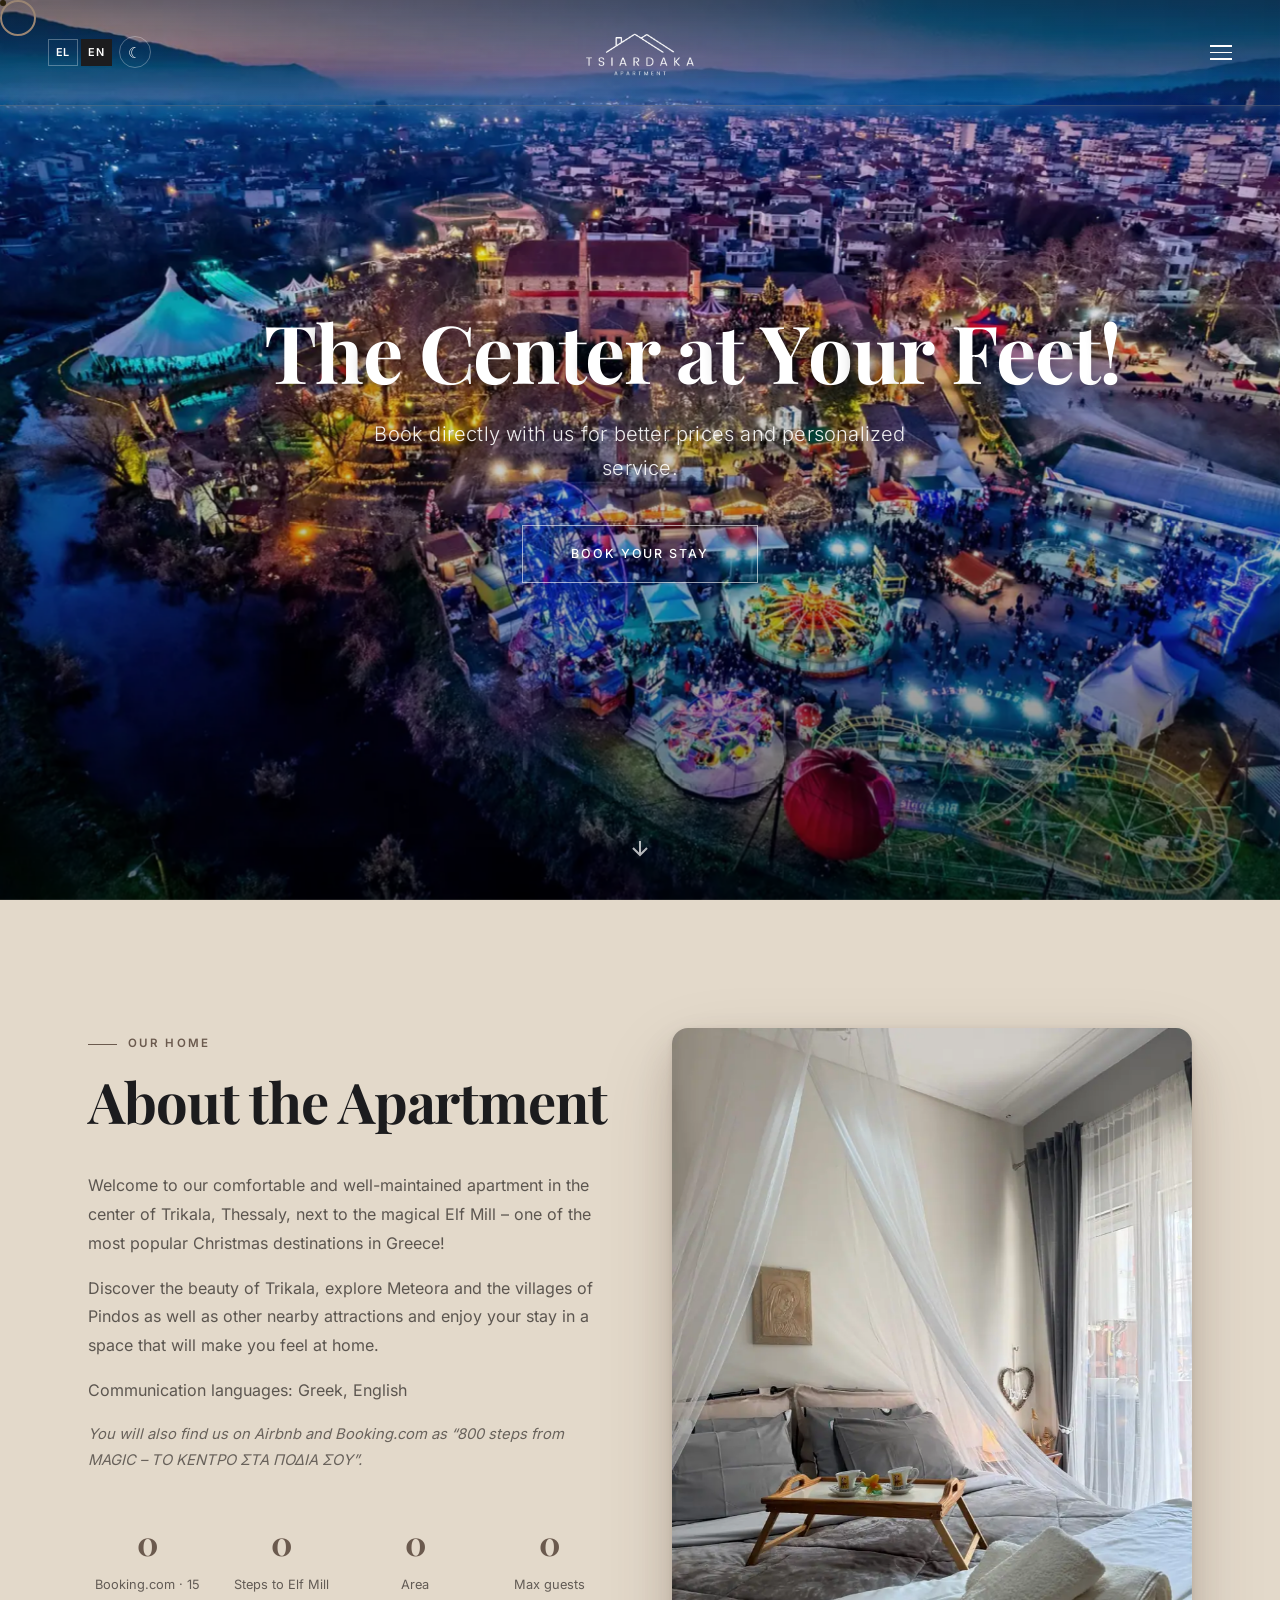
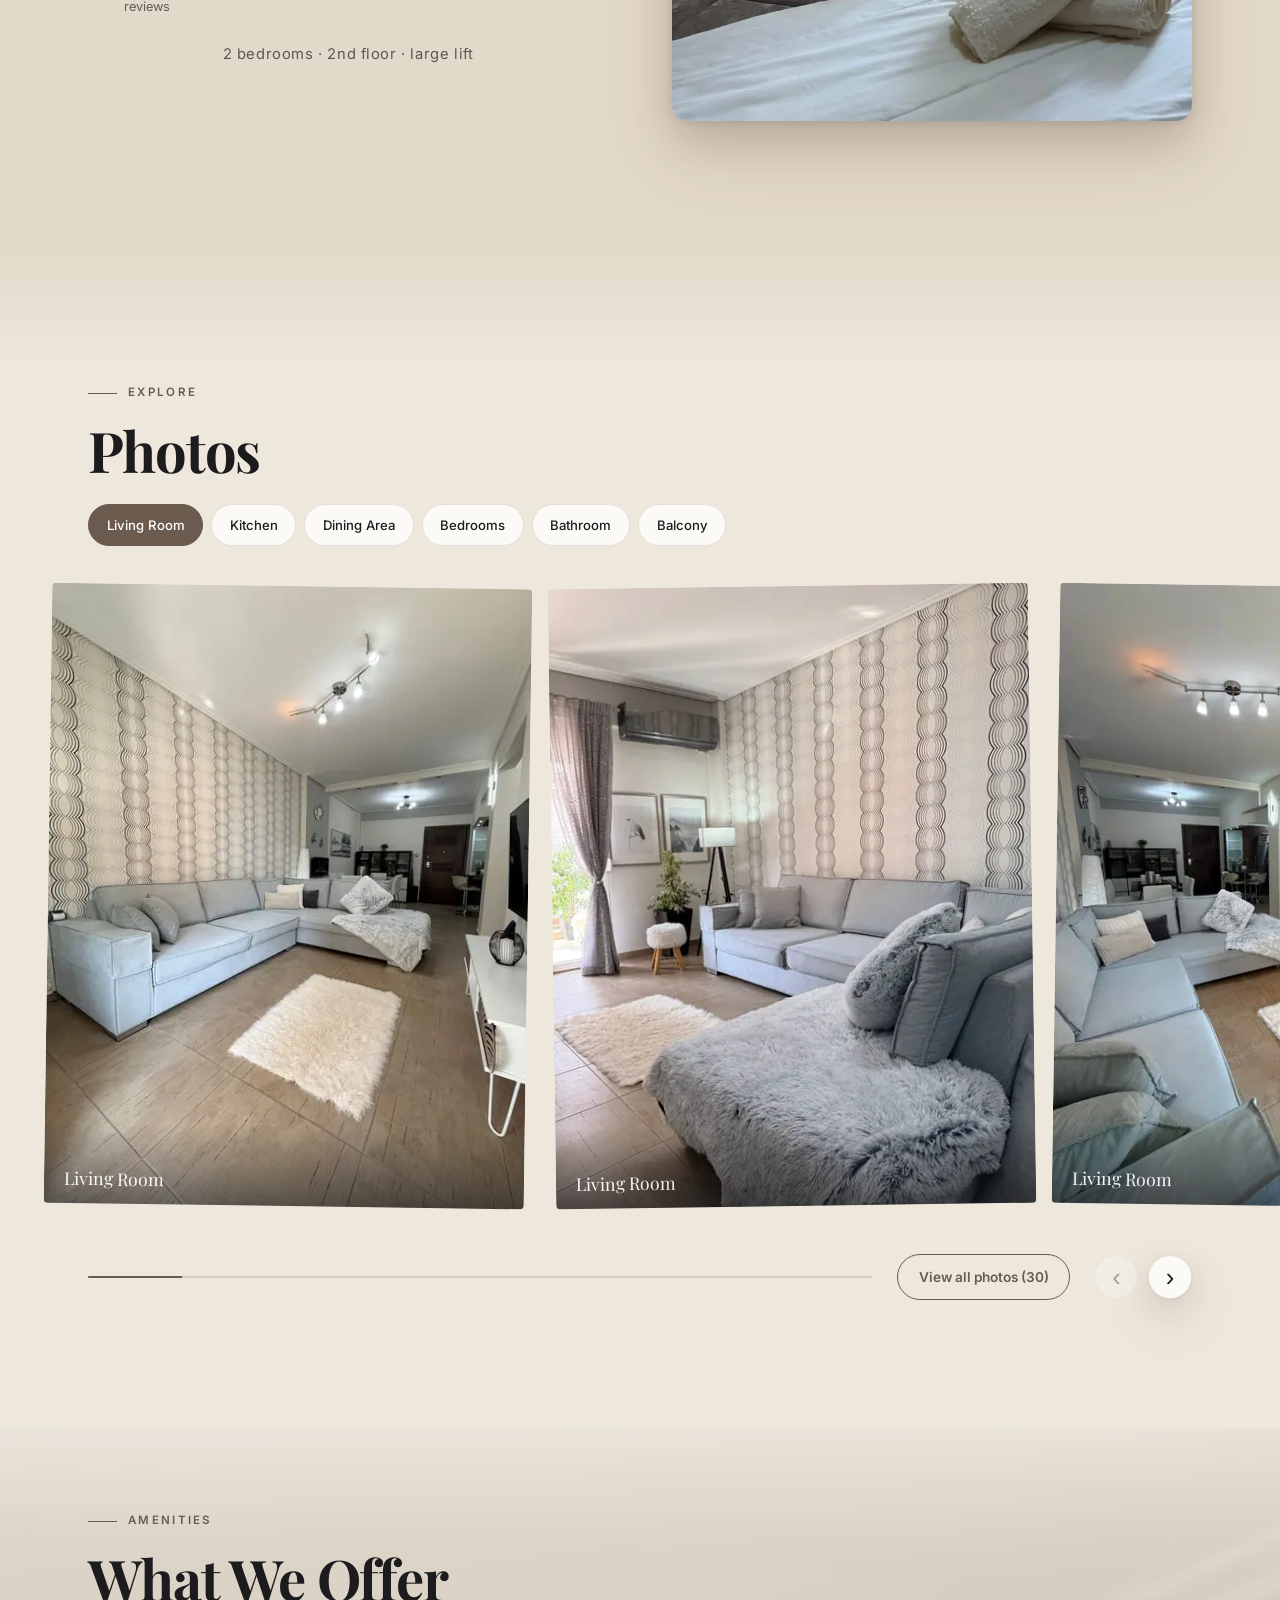
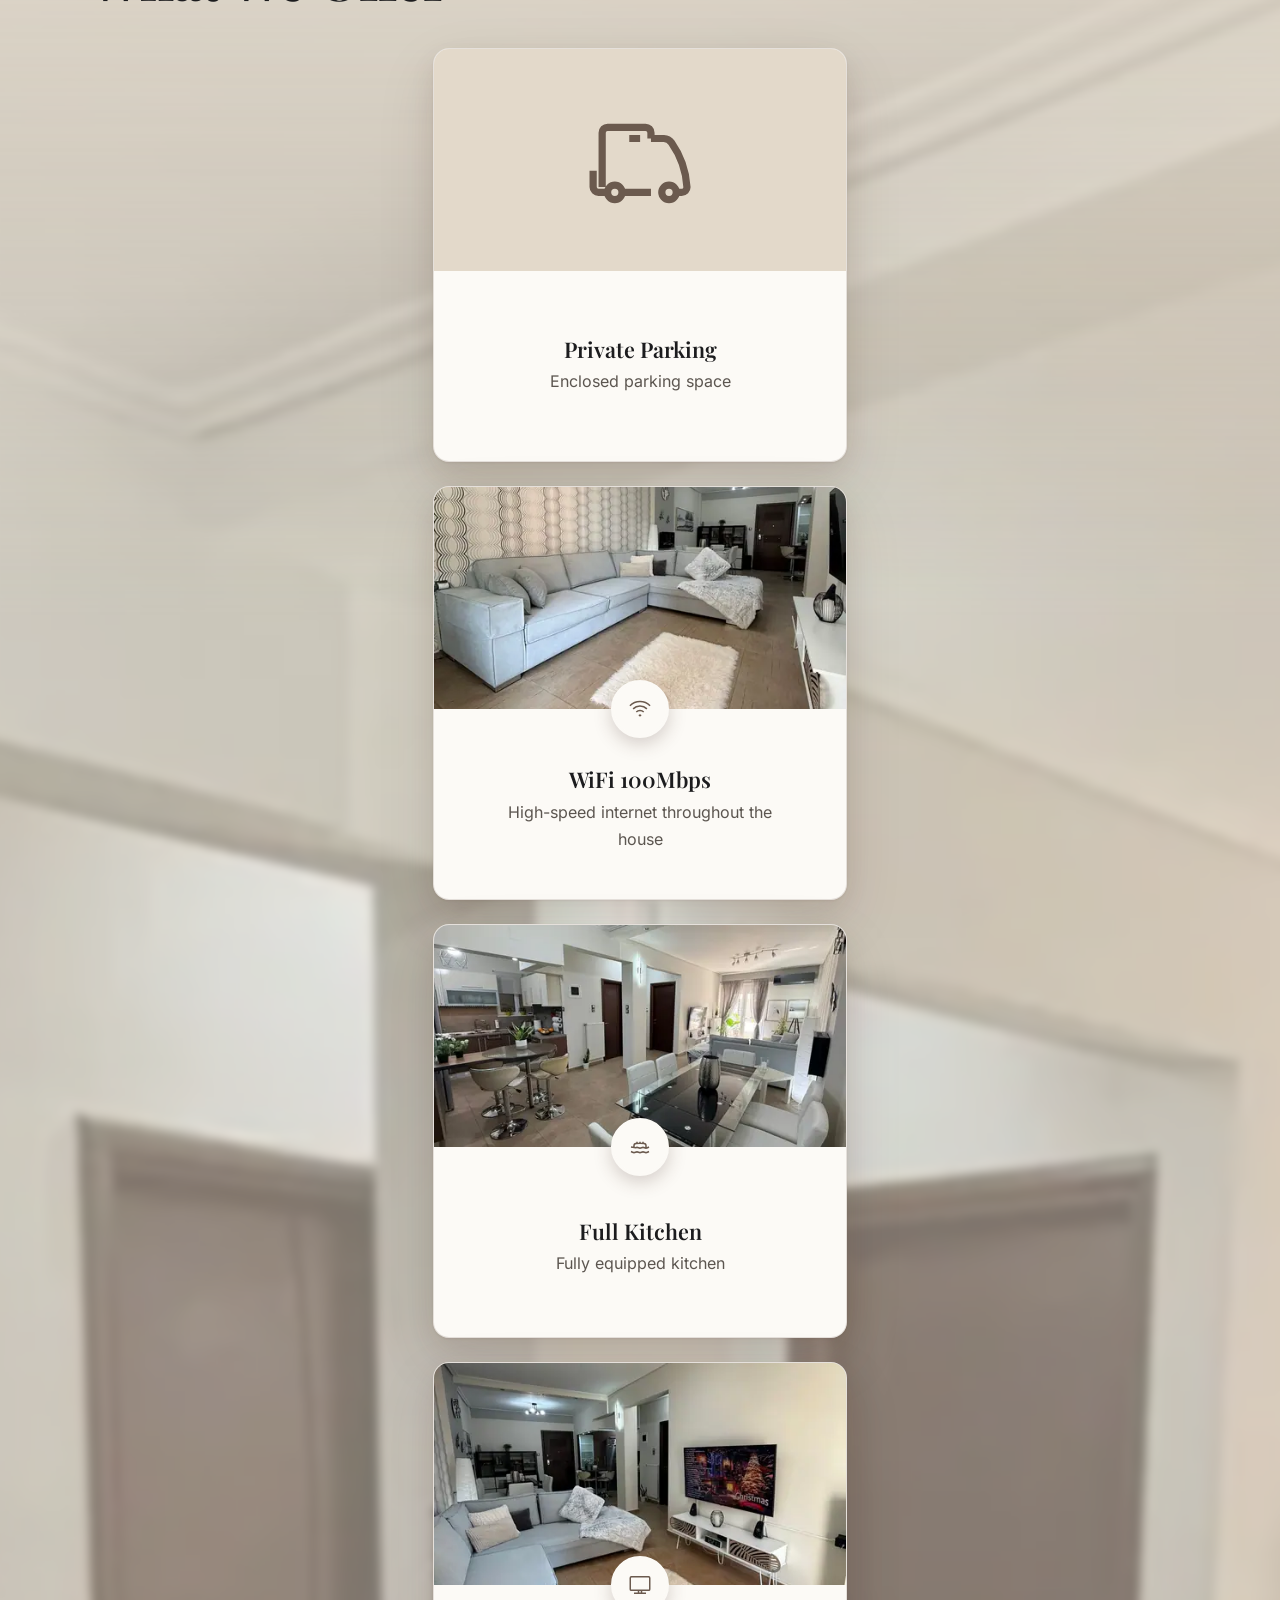
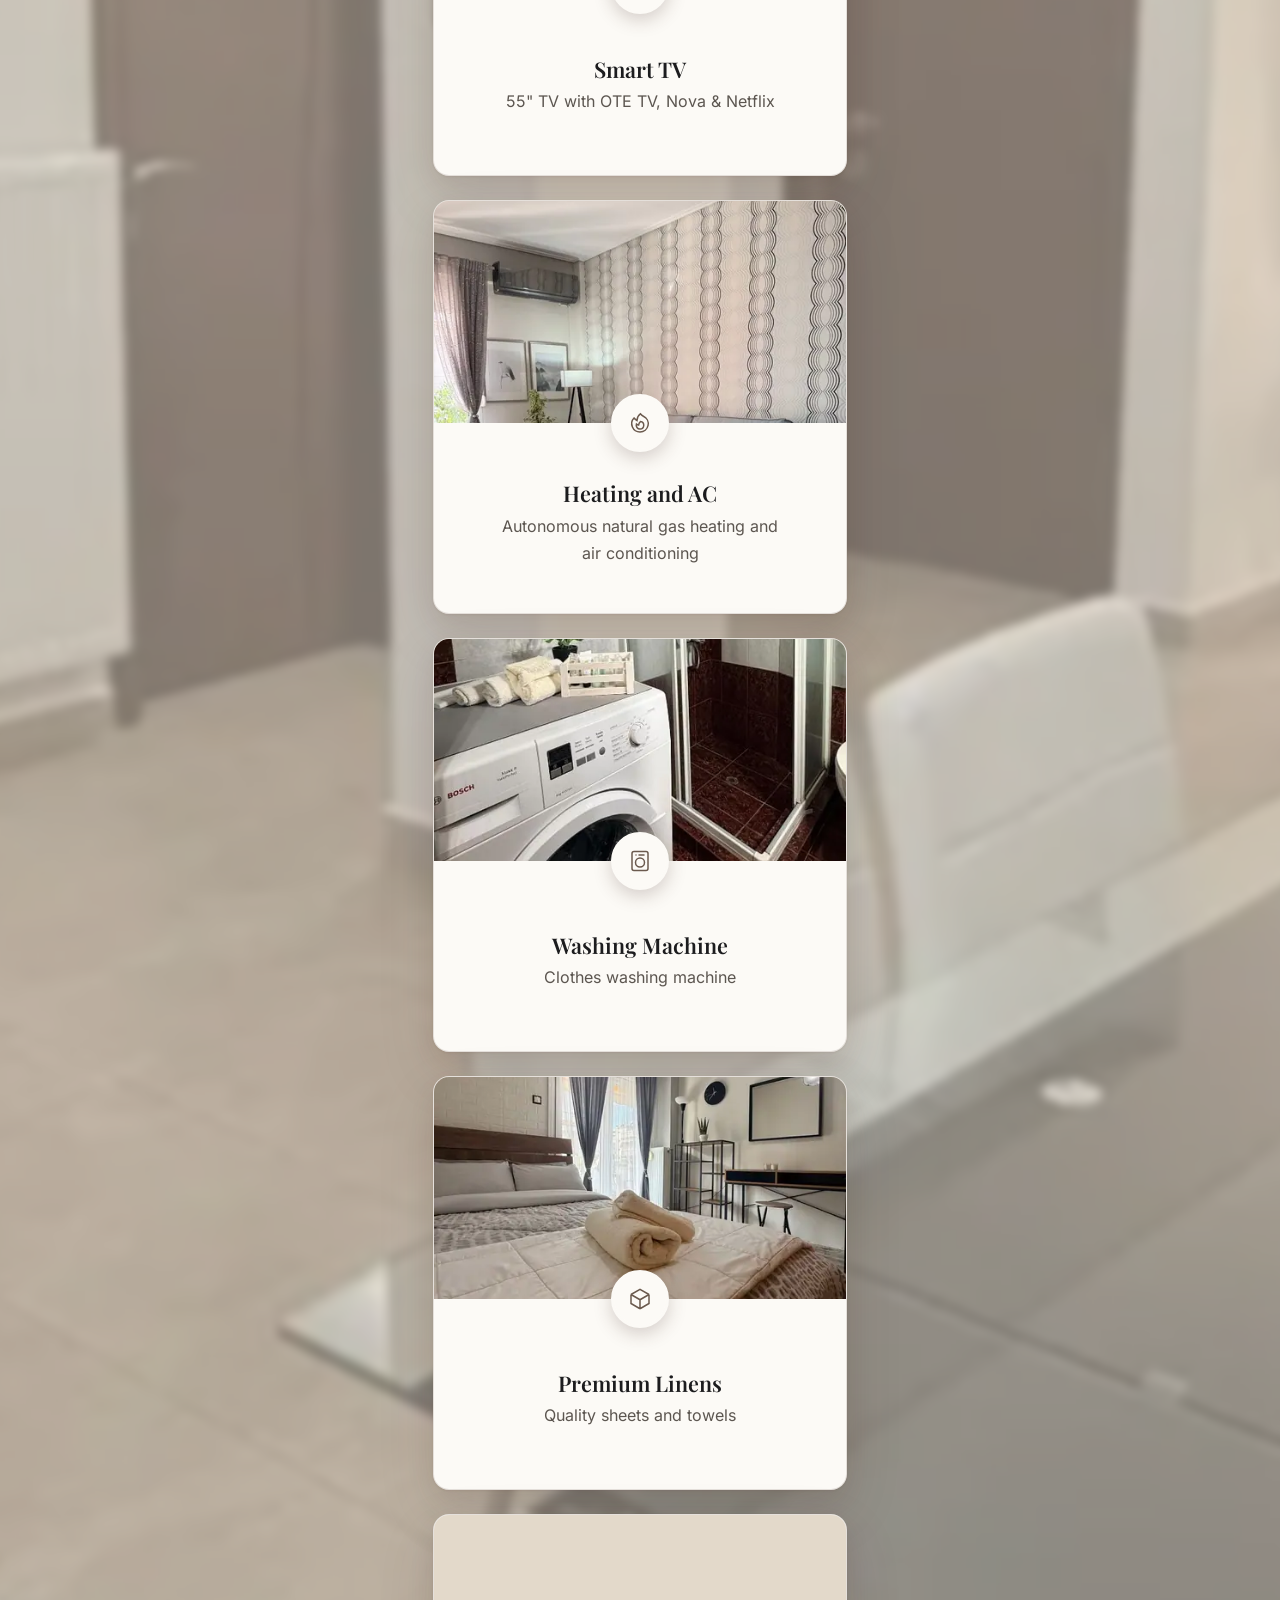
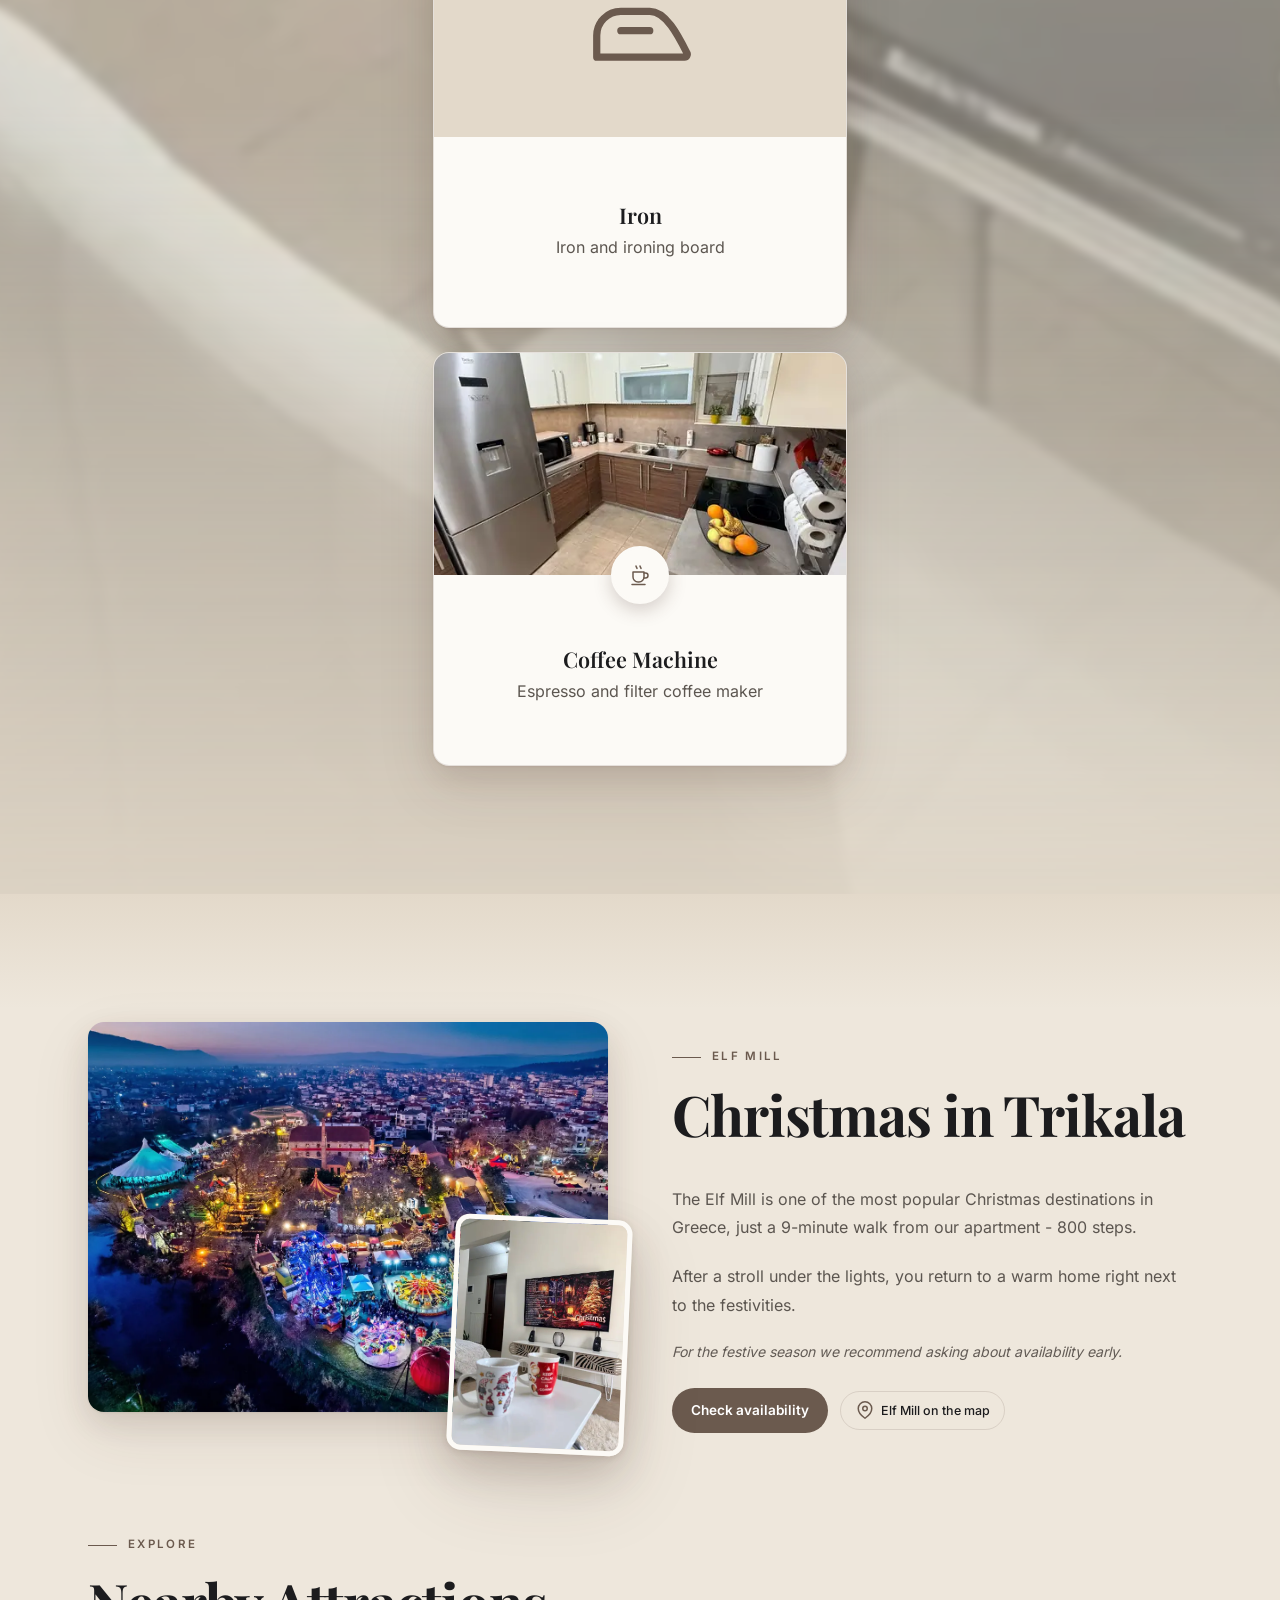
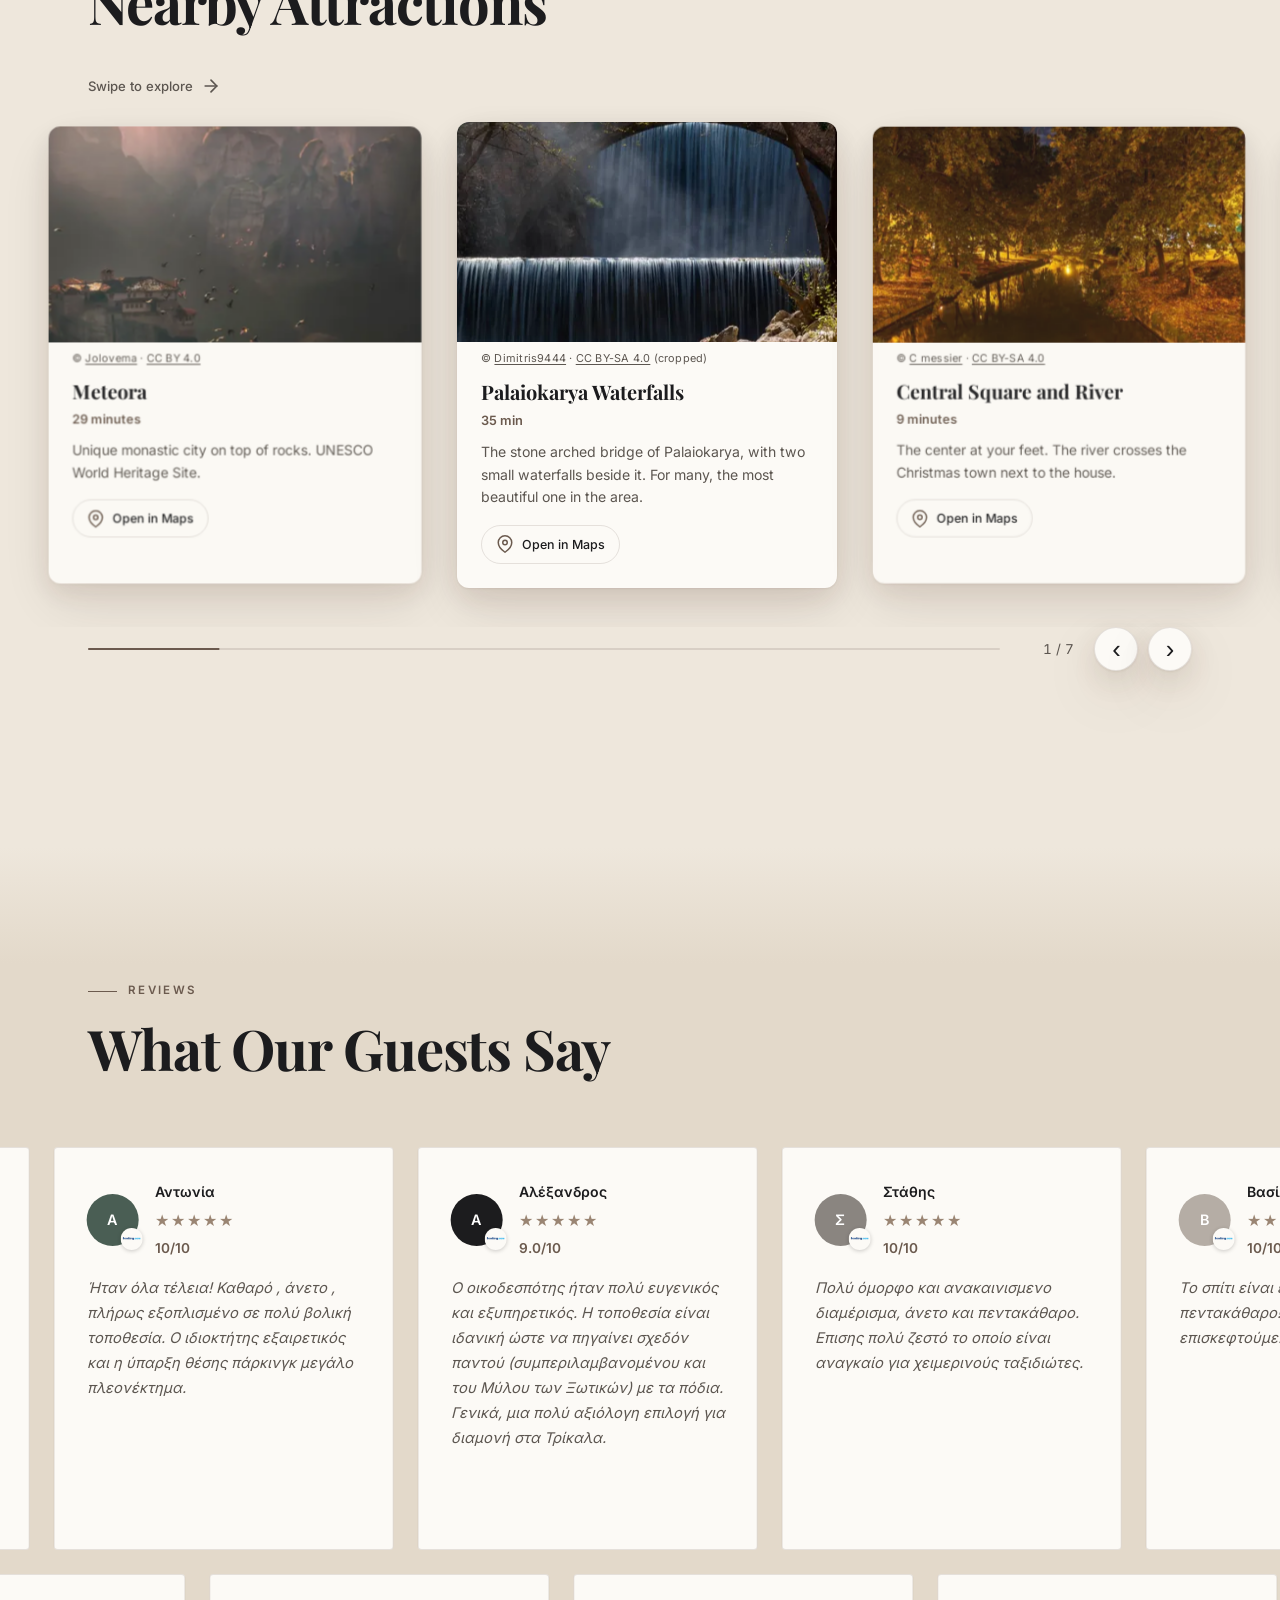
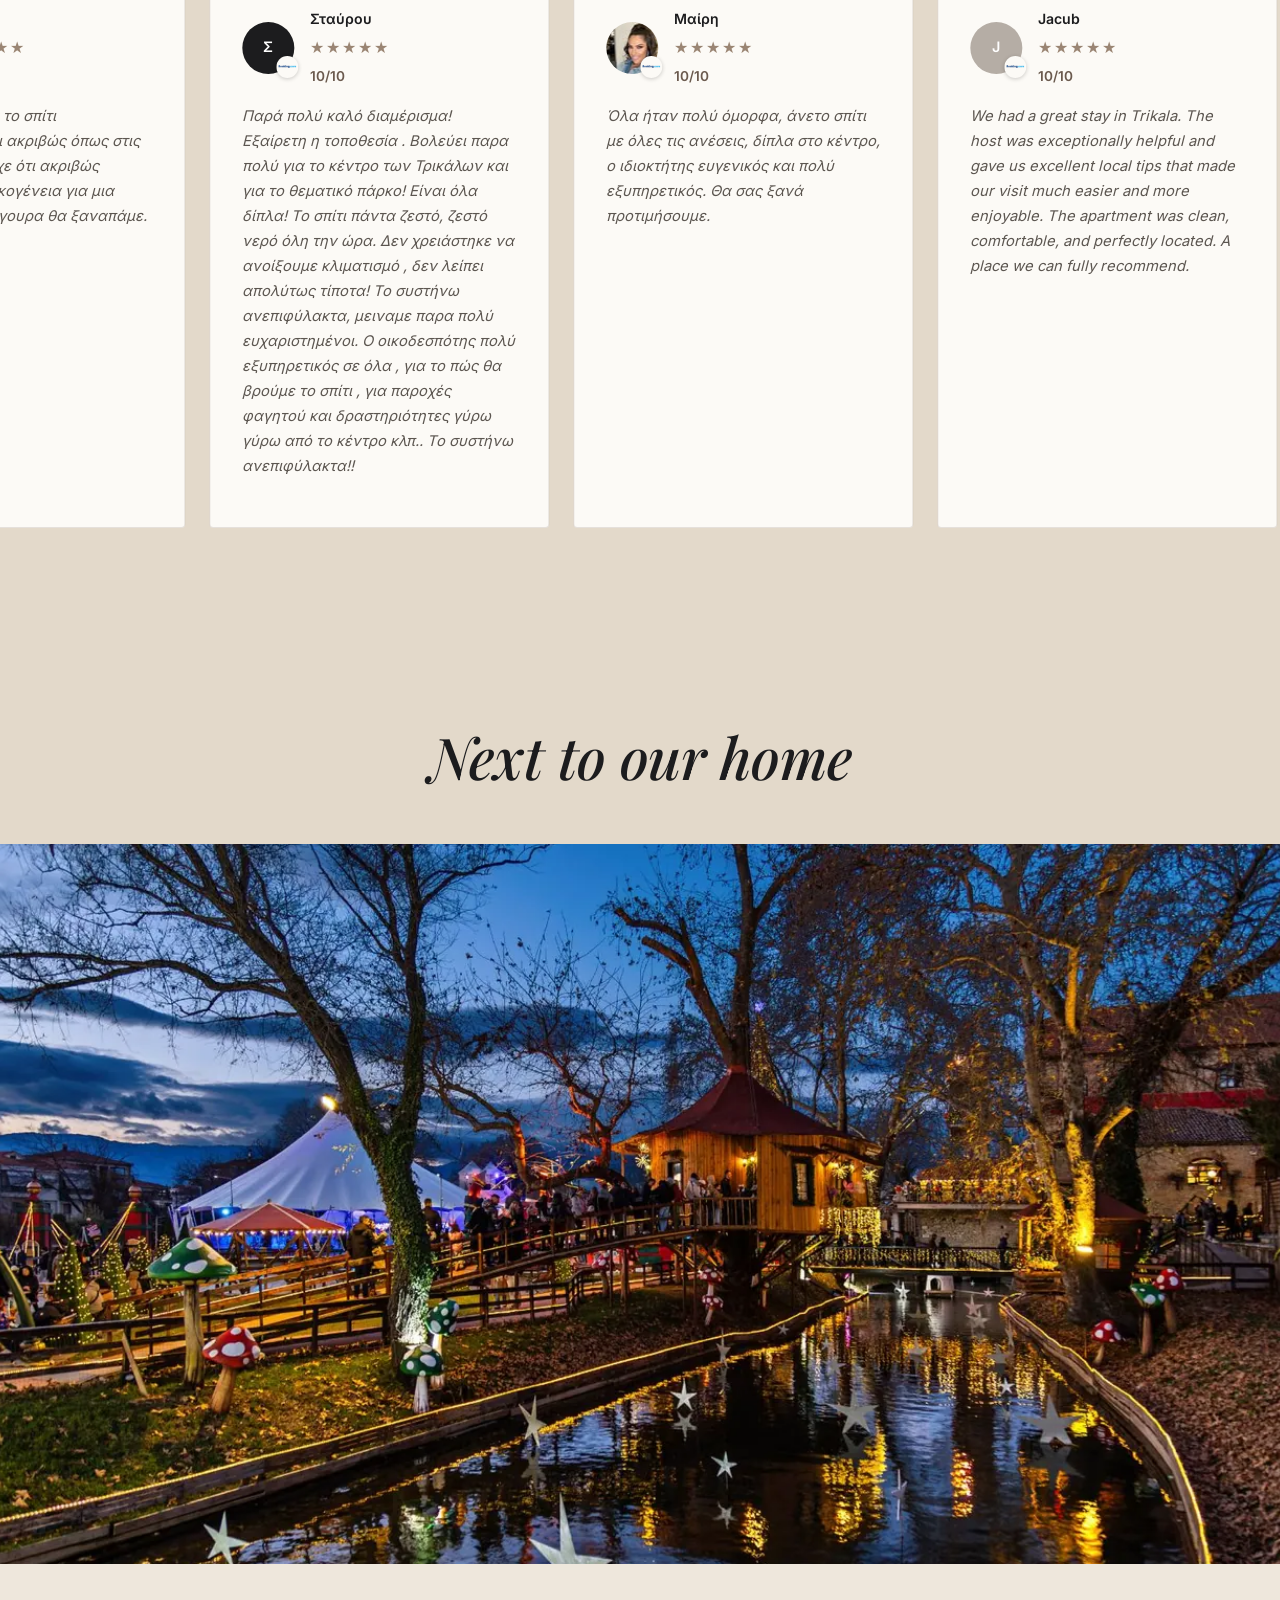
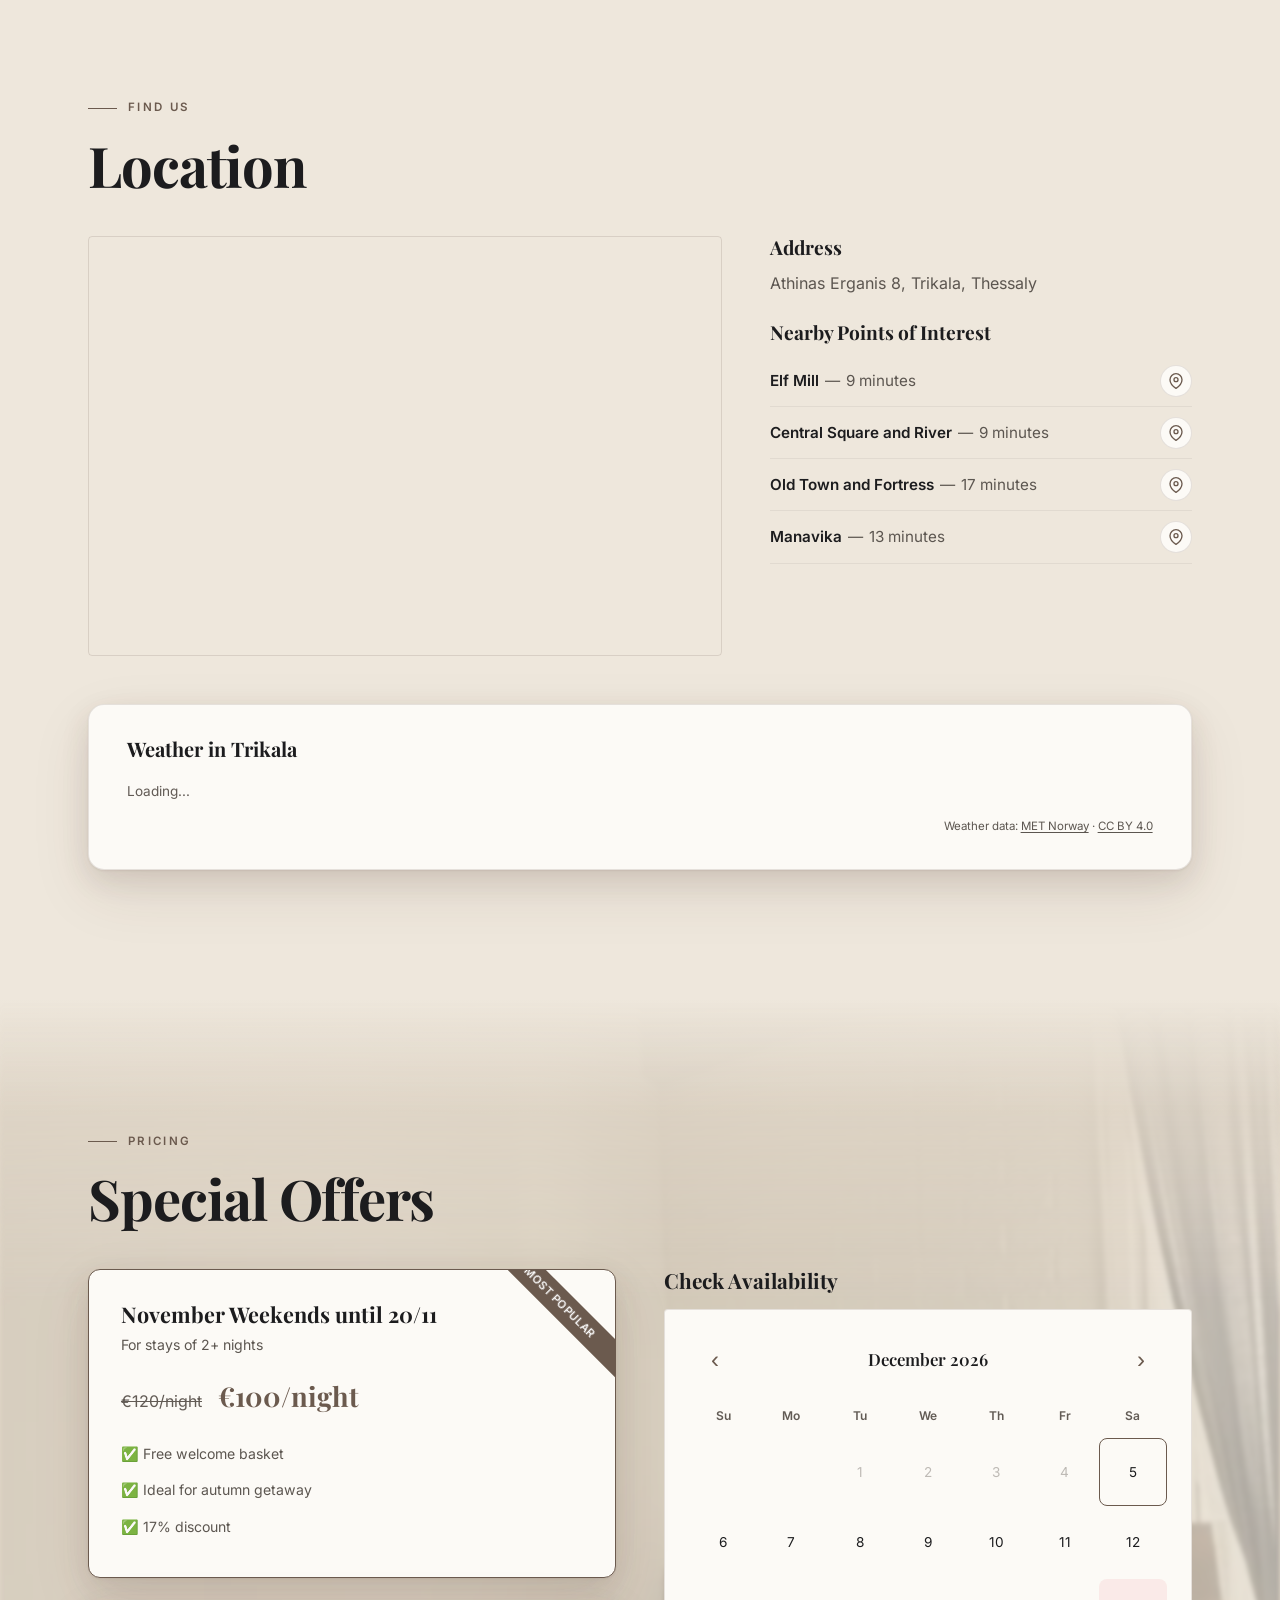
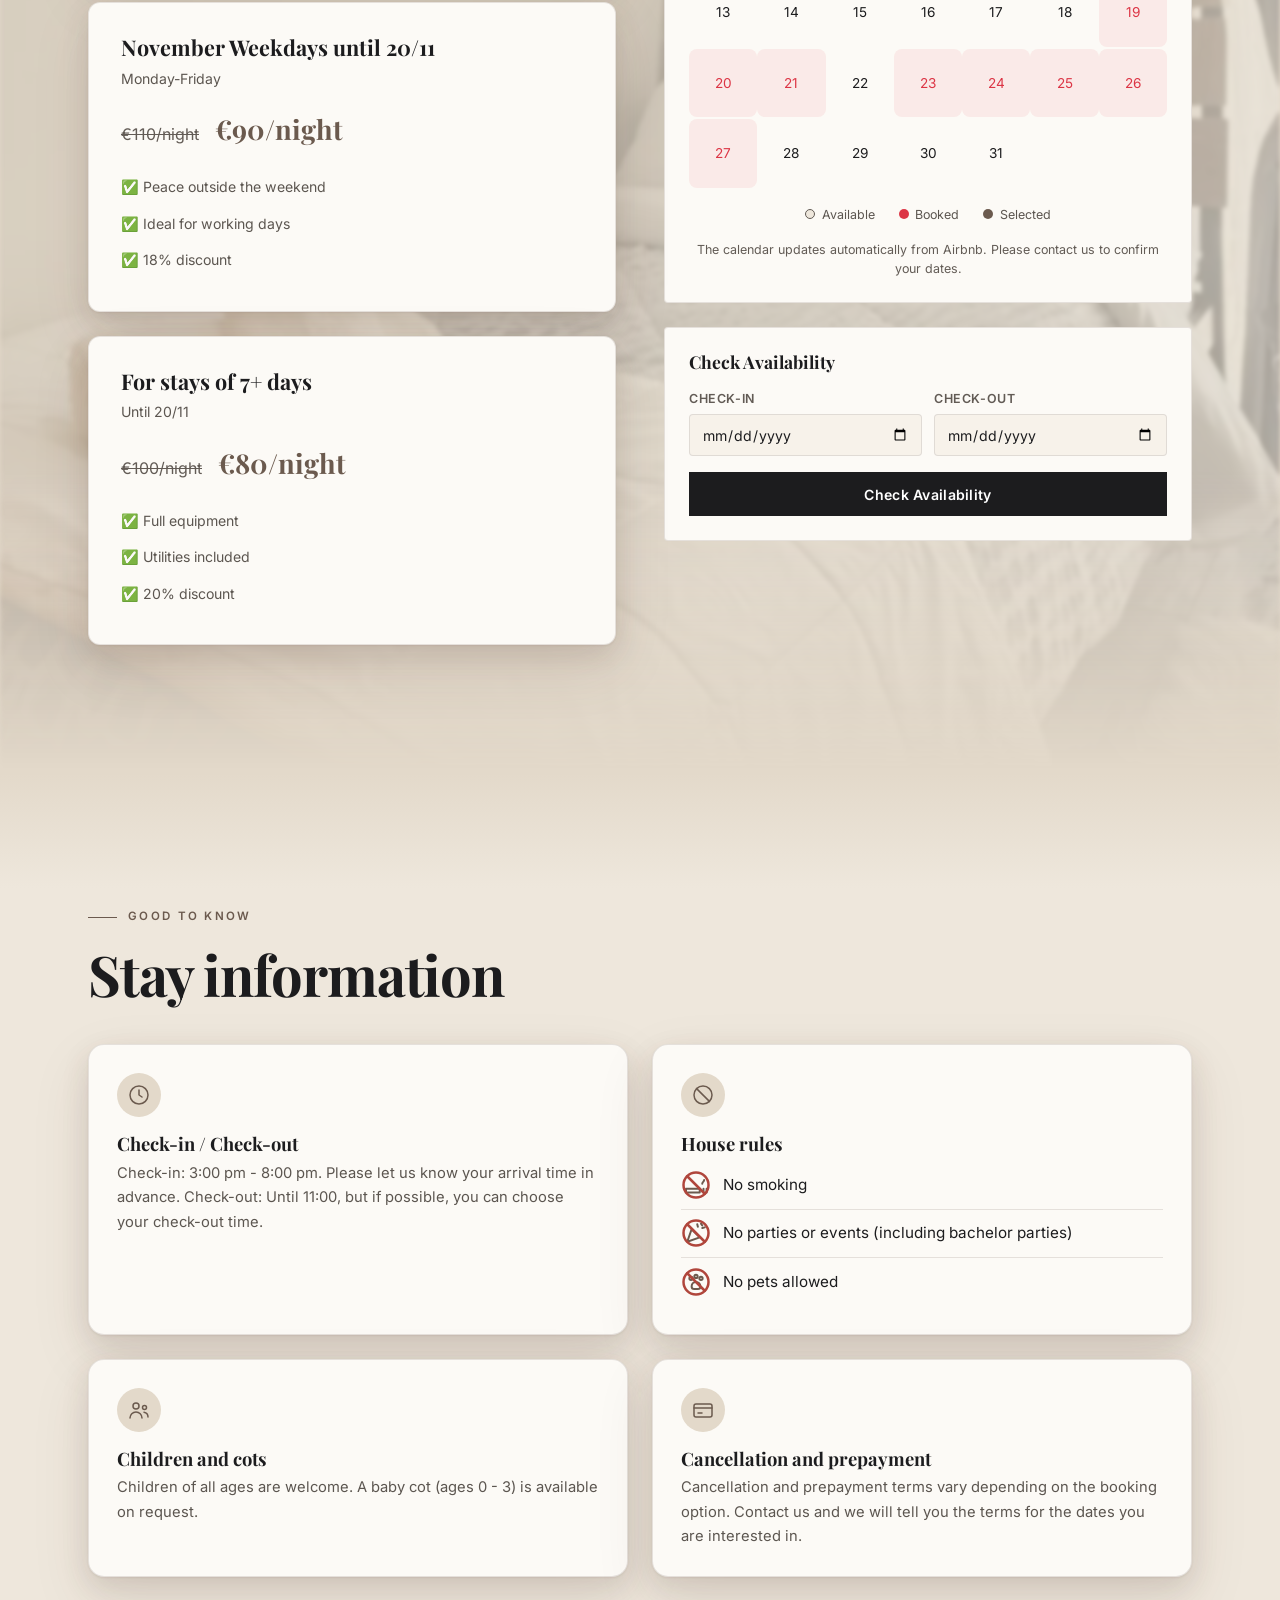
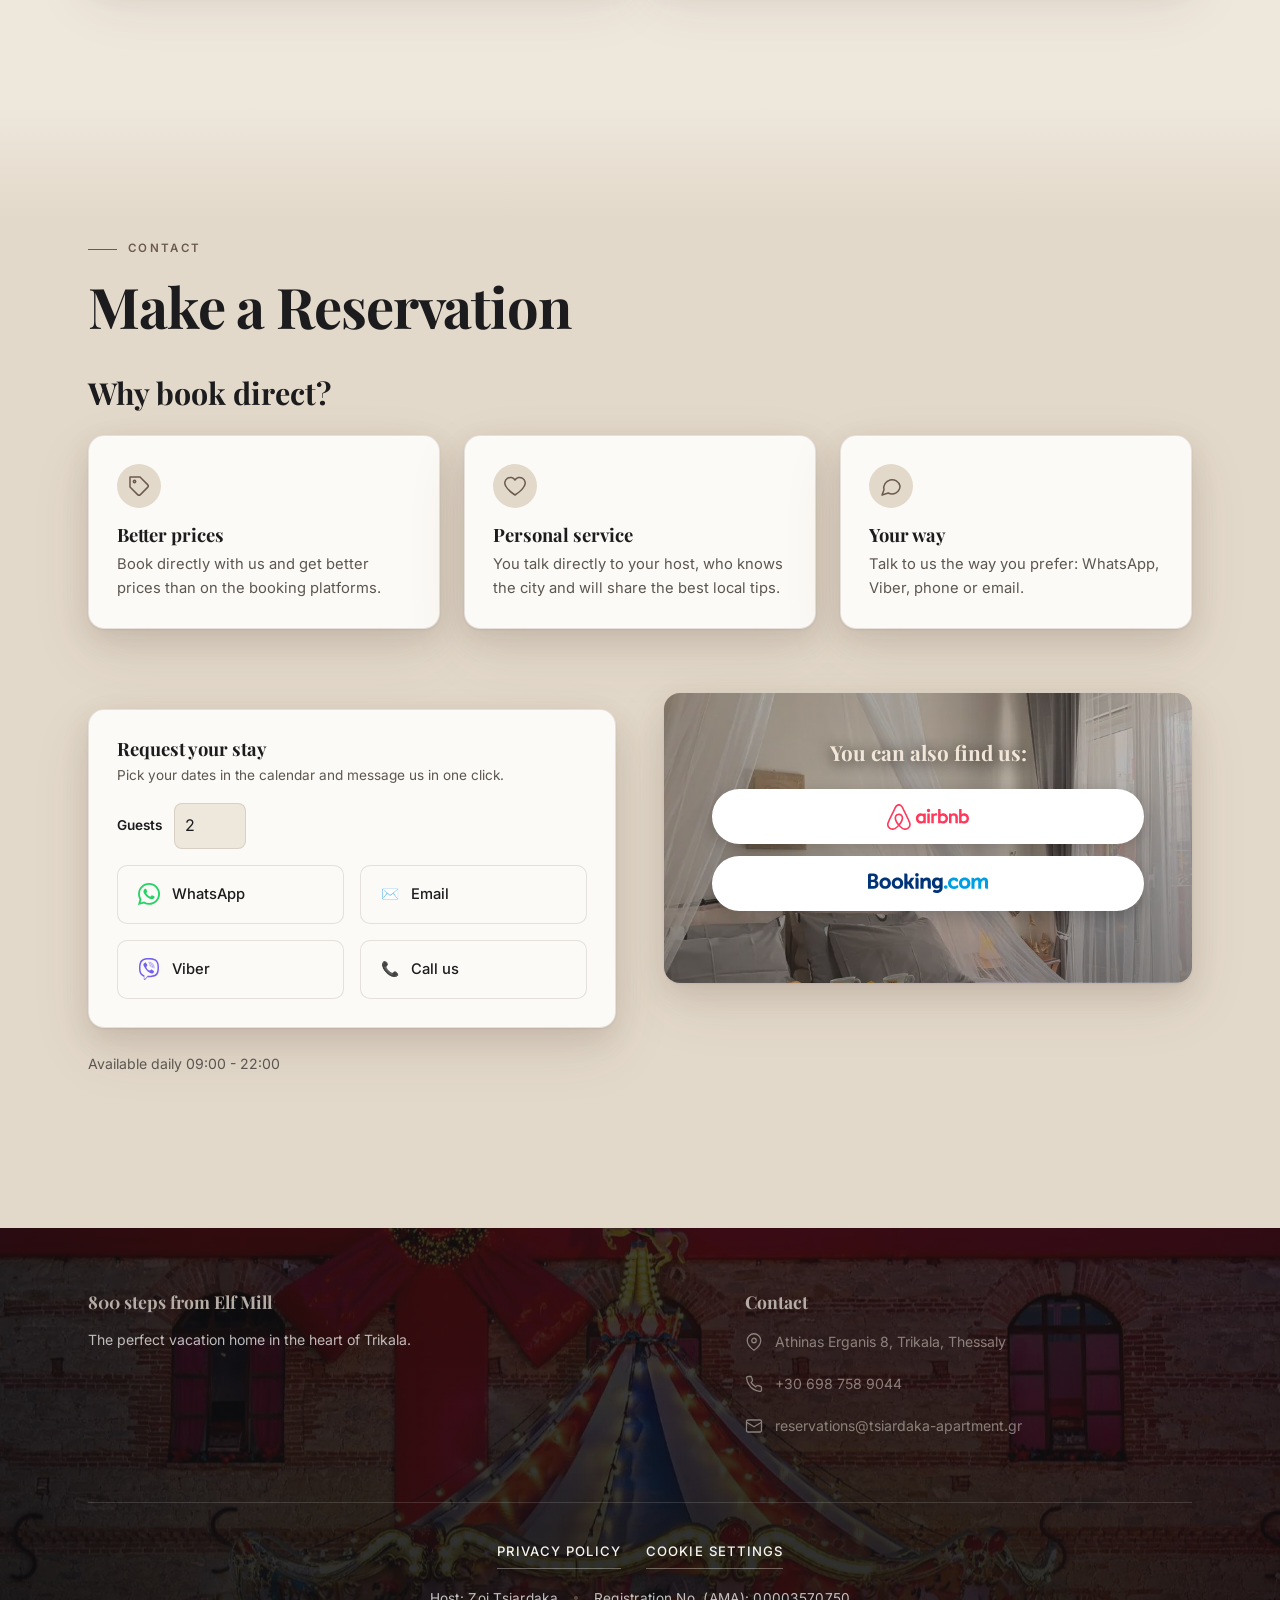
==== en/index.html @ 7f84bf45 "feat: Page title and site name are exactly '800 steps from MAGIC - ΤΟ ΚΕΝΤΡΟ ΣΤΑ ΠΟΔΙΑ ΣΟΥ' (title, " ====
<!DOCTYPE html>
<!-- GENERATED by tools/build.py from index.html — do not edit by hand -->
<html lang="en">
<head>
    <meta charset="UTF-8">
    <meta name="viewport" content="width=device-width, initial-scale=1.0">
    <script>try{if(sessionStorage.getItem('preloader-seen'))document.documentElement.classList.add('no-preloader')}catch(e){}</script>
    <title>800 steps from MAGIC - ΤΟ ΚΕΝΤΡΟ ΣΤΑ ΠΟΔΙΑ ΣΟΥ</title>
    <meta name="description" content="Comfortable apartment in the centre of Trikala, 800 steps from the Elf Mill. Ideal for families and couples. Book direct for better prices!">
    <meta name="author" content="Tsiardaka Apartment">
    <meta name="robots" content="index, follow, max-image-preview:large">
    <link rel="canonical" href="https://tsiardaka-apartment.gr/en/">
    <link rel="alternate" hreflang="el" href="https://tsiardaka-apartment.gr/">
    <link rel="alternate" hreflang="en" href="https://tsiardaka-apartment.gr/en/">
    <link rel="alternate" hreflang="x-default" href="https://tsiardaka-apartment.gr/">

    <!-- Preconnect -->
    <link rel="preconnect" href="https://cdnjs.cloudflare.com">

    <!-- Preload critical assets -->
    <link rel="preload" as="image" type="image/webp" imagesrcset="../images/attractions/mylos/panoramic-480.webp 480w, ../images/attractions/mylos/panoramic-800.webp 800w, ../images/attractions/mylos/panoramic-1280.webp 1280w, ../images/attractions/mylos/panoramic-1920.webp 1920w" imagesizes="100vw" fetchpriority="high">

    <!-- Fonts: self-hosted (see css/style.css) -->
    <link rel="preload" href="../fonts/inter-latin-400-normal.woff2" as="font" type="font/woff2" crossorigin>
    <link rel="preload" href="../fonts/inter-greek-400-normal.woff2" as="font" type="font/woff2" crossorigin>

    <!-- Favicon -->
    <link rel="apple-touch-icon" sizes="180x180" href="../images/favicon/apple-touch-icon.png">
    <link rel="icon" href="../images/favicon/favicon.ico" sizes="any">
    <link rel="icon" type="image/svg+xml" href="../images/favicon/favicon.svg">
    <link rel="icon" type="image/png" sizes="192x192" href="../images/favicon/android-chrome-192x192.png">
    <link rel="icon" type="image/png" sizes="32x32" href="../images/favicon/favicon-32x32.png">
    <link rel="icon" type="image/png" sizes="16x16" href="../images/favicon/favicon-16x16.png">
    <link rel="manifest" href="../images/favicon/site.webmanifest">

    <!-- Open Graph -->
    <meta property="og:title" content="800 steps from MAGIC - ΤΟ ΚΕΝΤΡΟ ΣΤΑ ΠΟΔΙΑ ΣΟΥ">
    <meta property="og:description" content="800 steps from the Elf Mill. Comfortable apartment in the centre of Trikala.">
    <meta property="og:image" content="https://tsiardaka-apartment.gr/images/social-share-v2.jpg">
    <meta property="og:image:width" content="1200">
    <meta property="og:image:height" content="630">
    <meta property="og:image:type" content="image/jpeg">
    <meta property="og:image:alt" content="Tsiardaka Apartment - Trikala / Τρίκαλα: bedroom with breakfast tray">
    <meta property="og:url" content="https://tsiardaka-apartment.gr/en/">
    <meta property="og:site_name" content="Tsiardaka Apartment">
    <meta property="og:type" content="website">
    <meta property="og:locale" content="en_US">
    <meta property="og:locale:alternate" content="el_GR">

    <!-- Twitter Card -->
    <meta name="twitter:card" content="summary_large_image">
    <meta name="twitter:title" content="800 steps from MAGIC - ΤΟ ΚΕΝΤΡΟ ΣΤΑ ΠΟΔΙΑ ΣΟΥ">
    <meta name="twitter:description" content="800 steps from the Elf Mill.">
    <meta name="twitter:image" content="https://tsiardaka-apartment.gr/images/social-share-v2.jpg">

    <!-- PWA -->
    <meta name="mobile-web-app-capable" content="yes">
    <meta name="apple-mobile-web-app-capable" content="yes">
    <meta name="apple-mobile-web-app-status-bar-style" content="black-translucent">
    <meta name="theme-color" content="#1C1C1E">

    <!-- Geo -->
    <meta property="place:location:latitude" content="39.551337">
    <meta property="place:location:longitude" content="21.764678">

    <!-- CSS -->
    <link rel="stylesheet" href="../css/style.css?v=b0ef88ae">
    <link href="https://unpkg.com/maplibre-gl@3.6.2/dist/maplibre-gl.css" rel="stylesheet">
    <link rel="stylesheet" href="https://cdn.jsdelivr.net/npm/vanilla-cookieconsent@3/dist/cookieconsent.css">

    <!-- JSON-LD Structured Data -->
    <script type="application/ld+json">
    {
        "@context": "https://schema.org",
        "@type": "WebSite",
        "name": "800 steps from MAGIC - ΤΟ ΚΕΝΤΡΟ ΣΤΑ ΠΟΔΙΑ ΣΟΥ",
        "alternateName": ["Tsiardaka Apartment", "tsiardaka-apartment.gr"],
        "url": "https://tsiardaka-apartment.gr/"
    }
    </script>
    <script type="application/ld+json">
    {
        "@context": "https://schema.org",
        "@type": "VacationRental",
        "name": "800 steps from MAGIC - ΤΟ ΚΕΝΤΡΟ ΣΤΑ ΠΟΔΙΑ ΣΟΥ",
        "alternateName": "Tsiardaka Apartment",
        "sameAs": [
            "https://airbnb.gr/h/800steps",
            "https://www.booking.com/Share-zXnN2DO"
        ],
        "description": "Comfortable apartment in the centre of Trikala, 800 steps from the Elf Mill.",
        "inLanguage": "en",
        "url": "https://tsiardaka-apartment.gr/en/",
        "identifier": "00003570750",
        "image": [
            "https://tsiardaka-apartment.gr/images/gallery/living-sofa.jpg",
            "https://tsiardaka-apartment.gr/images/gallery/living-corner.jpg",
            "https://tsiardaka-apartment.gr/images/gallery/kitchen-overview.jpg",
            "https://tsiardaka-apartment.gr/images/gallery/dining-wide.jpg",
            "https://tsiardaka-apartment.gr/images/about/bedroom.jpg",
            "https://tsiardaka-apartment.gr/images/gallery/bedroom2-bed.jpg",
            "https://tsiardaka-apartment.gr/images/gallery/bathroom-shower.jpg",
            "https://tsiardaka-apartment.gr/images/gallery/balcony-terrace.jpg",
            "https://tsiardaka-apartment.gr/images/attractions/mylos/panoramic.jpg"
        ],
        "latitude": 39.551337,
        "longitude": 21.764678,
        "address": {
            "@type": "PostalAddress",
            "streetAddress": "Athinas Erganis 8",
            "addressLocality": "Trikala",
            "postalCode": "42131",
            "addressCountry": "GR"
        },
        "checkinTime": "15:00",
        "checkoutTime": "11:00",
        "petsAllowed": false,
        "containsPlace": {
            "@type": "Accommodation",
            "additionalType": "EntirePlace",
            "numberOfBedrooms": 2,
            "occupancy": {
                "@type": "QuantitativeValue",
                "value": 5
            },
            "floorSize": {
                "@type": "QuantitativeValue",
                "value": 78,
                "unitCode": "MTK"
            },
            "floorLevel": "2",
            "amenityFeature": [
                {
                    "@type": "LocationFeatureSpecification",
                    "name": "WiFi",
                    "value": true
                },
                {
                    "@type": "LocationFeatureSpecification",
                    "name": "Parking",
                    "value": true
                },
                {
                    "@type": "LocationFeatureSpecification",
                    "name": "Kitchen",
                    "value": true
                },
                {
                    "@type": "LocationFeatureSpecification",
                    "name": "Air Conditioning",
                    "value": true
                },
                {
                    "@type": "LocationFeatureSpecification",
                    "name": "Heating",
                    "value": true
                },
                {
                    "@type": "LocationFeatureSpecification",
                    "name": "Washer",
                    "value": true
                },
                {
                    "@type": "LocationFeatureSpecification",
                    "name": "Netflix",
                    "value": true
                },
                {
                    "@type": "LocationFeatureSpecification",
                    "name": "Elevator",
                    "value": true
                }
            ]
        },
        "aggregateRating": {
            "@type": "AggregateRating",
            "ratingValue": "9.4",
            "bestRating": "10",
            "worstRating": "1",
            "reviewCount": "15"
        }
    }
    </script>
</head>
<body>
    <!-- Preloader -->
    <div id="preloader" class="preloader">
        <div class="preloader-content">
            <div class="preloader-logo-wrap">
                <svg class="preloader-roof" viewBox="0 0 120 50" fill="none" xmlns="http://www.w3.org/2000/svg">
                    <path d="M10 45 L60 8 L110 45" stroke="currentColor" stroke-width="2.5" stroke-linecap="round" stroke-linejoin="round"/>
                    <path d="M25 45 L60 18 L95 45" stroke="currentColor" stroke-width="1.8" stroke-linecap="round" stroke-linejoin="round"/>
                </svg>
                <img src="../images/logo-removebg-480.webp" alt="Tsiardaka Apartment" class="preloader-logo" width="249" height="100" decoding="async">
            </div>
            <div class="preloader-tagline">Trikala, Greece</div>
            <div class="preloader-progress"><div class="preloader-bar"></div></div>
        </div>
    </div>

    <!-- Custom Cursor -->
    <div class="cursor-dot"></div>
    <div class="cursor-ring"></div>

    <!-- Scroll Progress -->
    <div id="scroll-progress"></div>

    <!-- Skip Link -->
    <a href="#main-content" class="skip-link">Skip to content</a>

    <!-- Navigation -->
    <nav class="navbar" role="navigation" aria-label="Main navigation">
        <div class="nav-row">
            <div class="nav-left">
                <ul class="nav-links">
                    <li><a href="#hero" data-i18n="nav.home">Home</a></li>
                    <li><a href="#about" data-i18n="nav.about">About</a></li>
                    <li><a href="#gallery" data-i18n="nav.gallery">Gallery</a></li>
                    <li><a href="#attractions" data-i18n="nav.attractions">Attractions</a></li>
                    <li><a href="#reviews" data-i18n="nav.reviews">Reviews</a></li>
                    <li><a href="#pricing" data-i18n="nav.offers">Offers</a></li>
                    <li><a href="#contact" data-i18n="nav.contact">Contact</a></li>
                </ul>
                <div class="nav-tools">
                    <div class="lang-toggle">
                        <button class="lang-btn" data-lang="el">EL</button>
                        <button class="lang-btn active" data-lang="en">EN</button>
                    </div>
                    <button class="theme-toggle" aria-label="Toggle dark mode">
                        <span class="icon-moon">&#9790;</span>
                        <span class="icon-sun">&#9788;</span>
                    </button>
                </div>
            </div>
            <a href="#hero" class="nav-logo">
                <img src="../images/logo-removebg-480.webp" alt="Tsiardaka Apartment" width="187" height="75" decoding="async">
            </a>
            <div class="nav-right">
                <div class="lang-toggle">
                    <button class="lang-btn" data-lang="el">EL</button>
                    <button class="lang-btn active" data-lang="en">EN</button>
                </div>
                <button class="theme-toggle" aria-label="Toggle dark mode">
                    <span class="icon-moon">&#9790;</span>
                    <span class="icon-sun">&#9788;</span>
                </button>
                <a href="#contact" class="nav-book-btn" data-i18n="hero.button">Book Your Stay</a>
                <button class="hamburger" aria-label="Toggle menu" aria-expanded="false">
                    <span></span><span></span><span></span>
                </button>
            </div>
        </div>
    </nav>

    <!-- Mobile Menu -->
    <div class="mobile-menu" aria-hidden="true">
        <a href="#hero" data-i18n="nav.home">Home</a>
        <a href="#about" data-i18n="nav.about">About</a>
        <a href="#gallery" data-i18n="nav.gallery">Gallery</a>
        <a href="#attractions" data-i18n="nav.attractions">Attractions</a>
        <a href="#reviews" data-i18n="nav.reviews">Reviews</a>
        <a href="#pricing" data-i18n="nav.offers">Offers</a>
        <a href="#contact" data-i18n="nav.contact">Contact</a>
        <a href="#contact" class="mobile-book-btn" data-i18n="hero.button">Book Your Stay</a>
        <div class="mobile-lang-toggle">
            <button class="lang-btn" data-lang="el">EL</button>
            <button class="lang-btn active" data-lang="en">EN</button>
            <button class="theme-toggle" aria-label="Toggle dark mode">
                <span class="icon-moon">&#9790;</span>
                <span class="icon-sun">&#9788;</span>
            </button>
        </div>
    </div>

    <main id="main-content">
        <!-- HERO -->
        <section id="hero" class="hero">
            <div class="hero-bg">
                <picture>
                    <source type="image/webp" srcset="../images/attractions/mylos/panoramic-480.webp 480w, ../images/attractions/mylos/panoramic-800.webp 800w, ../images/attractions/mylos/panoramic-1280.webp 1280w, ../images/attractions/mylos/panoramic-1920.webp 1920w" sizes="100vw">
                    <img src="../images/attractions/mylos/panoramic.jpg" alt="Μύλος των Ξωτικών, Τρίκαλα - Elf Mill, Trikala" width="2370" height="1620" fetchpriority="high" decoding="async">
                </picture>
            </div>
            <div class="hero-overlay"></div>
            <div class="hero-content">
                <h1 class="hero-title" data-i18n="hero.title">The Center at Your Feet!</h1>
                <p class="hero-subtitle" data-i18n="hero.subtitle">Book directly with us for better prices and personalized service.</p>
                <a href="#contact" class="hero-cta"><span data-i18n="hero.button">Book Your Stay</span></a>
            </div>
            <div class="scroll-indicator" aria-hidden="true">
                <svg width="24" height="24" viewBox="0 0 24 24" fill="none" stroke="currentColor" stroke-width="2"><path d="M12 5v14M5 12l7 7 7-7"/></svg>
            </div>
        </section>

        <!-- ABOUT -->
        <section id="about" class="section-padding">
            <div class="container">
                <div class="about-grid">
                    <div class="about-content">
                        <span class="section-label" data-i18n="about.label">Our Home</span>
                        <h2 class="section-title" data-i18n="about.title">About the Apartment</h2>
                        <div class="about-text">
                            <p data-i18n="about.text1">Welcome to our comfortable and well-maintained apartment in the center of Trikala, Thessaly, next to the magical Elf Mill – one of the most popular Christmas destinations in Greece!</p>
                            <p data-i18n="about.text2">Discover the beauty of Trikala, explore Meteora and the villages of Pindos as well as other nearby attractions and enjoy your stay in a space that will make you feel at home.</p>
                            <p data-i18n="about.text3">Communication languages: Greek, English</p>
                            <p class="about-alias" data-i18n="about.alias">You will also find us on Airbnb and Booking.com as “800 steps from MAGIC – ΤΟ ΚΕΝΤΡΟ ΣΤΑ ΠΟΔΙΑ ΣΟΥ”.</p>
                        </div>
                        <div class="stats-grid">
                            <div class="stat-item">
                                <div class="stat-number" data-target="9.4" data-decimals="1">0</div>
                                <div class="stat-label" data-i18n="about.stat2">Booking.com · 15 reviews</div>
                            </div>
                            <div class="stat-item">
                                <div class="stat-number" data-target="800">0</div>
                                <div class="stat-label" data-i18n="about.stat1">Steps to Elf Mill</div>
                            </div>
                            <div class="stat-item">
                                <div class="stat-number" data-target="78" data-suffix=" m²">0</div>
                                <div class="stat-label" data-i18n="about.stat3">Area</div>
                            </div>
                            <div class="stat-item">
                                <div class="stat-number" data-target="5">0</div>
                                <div class="stat-label" data-i18n="about.stat4">Max guests</div>
                            </div>
                        </div>
                        <p class="about-facts" data-i18n="about.facts">2 bedrooms · 2nd floor · large lift</p>
                    </div>
                    <div class="about-photo">
                        <picture>
                            <source type="image/webp" srcset="../images/about/bedroom-480.webp 480w, ../images/about/bedroom-800.webp 800w, ../images/about/bedroom-1200.webp 1200w" sizes="(max-width: 768px) 100vw, 540px">
                            <img src="../images/about/bedroom.jpg" alt="Υπνοδωμάτιο με κουνουπιέρα - Bedroom with canopy" width="1600" height="2133" loading="lazy" decoding="async">
                        </picture>
                    </div>
                </div>
            </div>
        </section>
        <!-- GALLERY -->
        <section id="gallery" class="section-padding">
            <div class="container">
                <span class="section-label" data-i18n="gallery.label">Explore</span>
                <h2 class="section-title" data-i18n="gallery.title">Photos</h2>
            </div>
            <div class="container">
                <div class="gallery-rooms" role="group" aria-label="Rooms">
                    <button type="button" class="gallery-room" data-room="living" data-i18n="about.room.living">Living Room</button>
                    <button type="button" class="gallery-room" data-room="kitchen" data-i18n="about.room.kitchen">Kitchen</button>
                    <button type="button" class="gallery-room" data-room="dining" data-i18n="about.room.dining">Dining Area</button>
                    <button type="button" class="gallery-room" data-room="bedroom" data-i18n="gallery.bedrooms">Bedrooms</button>
                    <button type="button" class="gallery-room" data-room="bathroom" data-i18n="about.room.bathroom">Bathroom</button>
                    <button type="button" class="gallery-room" data-room="balcony" data-i18n="about.room.balcony">Balcony</button>
                </div>
            </div>
            <div class="gallery-strip" data-cursor="drag">
                <div class="gallery-strip-item" data-index="0" data-room="living" role="button" tabindex="0">
                    <picture><source type="image/webp" srcset="../images/gallery/living-sofa-480.webp 480w, ../images/gallery/living-sofa-800.webp 800w, ../images/gallery/living-sofa-1200.webp 1200w" sizes="(max-width: 768px) 280px, 480px"><img src="../images/gallery/living-sofa.jpg" data-full="../images/gallery/living-sofa-1200.webp" alt="Σαλόνι - Living Room" width="1200" height="1600" loading="lazy"></picture>
                    <span class="gallery-caption" data-i18n="about.room.living">Living Room</span>
                </div>
                <div class="gallery-strip-item" data-index="1" data-room="living" role="button" tabindex="0">
                    <picture><source type="image/webp" srcset="../images/gallery/living-corner-480.webp 480w, ../images/gallery/living-corner-800.webp 800w, ../images/gallery/living-corner-1200.webp 1200w" sizes="(max-width: 768px) 280px, 480px"><img src="../images/gallery/living-corner.jpg" data-full="../images/gallery/living-corner-1200.webp" alt="Σαλόνι - Living Room" width="1200" height="1600" loading="lazy"></picture>
                    <span class="gallery-caption" data-i18n="about.room.living">Living Room</span>
                </div>
                <div class="gallery-strip-item" data-index="2" data-room="living" role="button" tabindex="0">
                    <picture><source type="image/webp" srcset="../images/gallery/living-tv-480.webp 480w, ../images/gallery/living-tv-800.webp 800w, ../images/gallery/living-tv-1200.webp 1200w" sizes="(max-width: 768px) 280px, 480px"><img src="../images/gallery/living-tv.jpg" data-full="../images/gallery/living-tv-1200.webp" alt="Σαλόνι - Living Room" width="1200" height="1600" loading="lazy"></picture>
                    <span class="gallery-caption" data-i18n="about.room.living">Living Room</span>
                </div>
                <div class="gallery-strip-item" data-index="3" data-room="living" role="button" tabindex="0">
                    <picture><source type="image/webp" srcset="../images/gallery/living-christmas-480.webp 480w, ../images/gallery/living-christmas-800.webp 800w, ../images/gallery/living-christmas-1200.webp 1200w" sizes="(max-width: 768px) 280px, 480px"><img src="../images/gallery/living-christmas.jpg" data-full="../images/gallery/living-christmas-1200.webp" alt="Σαλόνι - Living Room" width="1200" height="1600" loading="lazy"></picture>
                    <span class="gallery-caption" data-i18n="about.room.living">Living Room</span>
                </div>
                <div class="gallery-strip-item" data-index="4" data-room="living" role="button" tabindex="0">
                    <picture><source type="image/webp" srcset="../images/gallery/living-room-480.webp 480w, ../images/gallery/living-room-576.webp 576w" sizes="(max-width: 768px) 280px, 480px"><img src="../images/gallery/living-room.jpg" data-full="../images/gallery/living-room-576.webp" alt="Σαλόνι - Living Room" width="500" height="600" loading="lazy"></picture>
                    <span class="gallery-caption" data-i18n="about.room.living">Living Room</span>
                </div>
                <div class="gallery-strip-item" data-index="5" data-room="kitchen" role="button" tabindex="0">
                    <picture><source type="image/webp" srcset="../images/gallery/kitchen-table-480.webp 480w, ../images/gallery/kitchen-table-800.webp 800w, ../images/gallery/kitchen-table-1200.webp 1200w" sizes="(max-width: 768px) 280px, 480px"><img src="../images/gallery/kitchen-table.jpg" data-full="../images/gallery/kitchen-table-1200.webp" alt="Κουζίνα - Kitchen" width="1200" height="1600" loading="lazy"></picture>
                    <span class="gallery-caption" data-i18n="about.room.kitchen">Kitchen</span>
                </div>
                <div class="gallery-strip-item" data-index="6" data-room="kitchen" role="button" tabindex="0">
                    <picture><source type="image/webp" srcset="../images/gallery/kitchen-view-480.webp 480w, ../images/gallery/kitchen-view-800.webp 800w, ../images/gallery/kitchen-view-1200.webp 1200w" sizes="(max-width: 768px) 280px, 480px"><img src="../images/gallery/kitchen-view.jpg" data-full="../images/gallery/kitchen-view-1200.webp" alt="Κουζίνα - Kitchen" width="1200" height="1600" loading="lazy"></picture>
                    <span class="gallery-caption" data-i18n="about.room.kitchen">Kitchen</span>
                </div>
                <div class="gallery-strip-item" data-index="7" data-room="kitchen" role="button" tabindex="0">
                    <picture><source type="image/webp" srcset="../images/gallery/kitchen-cabinets-480.webp 480w, ../images/gallery/kitchen-cabinets-800.webp 800w, ../images/gallery/kitchen-cabinets-1200.webp 1200w" sizes="(max-width: 768px) 280px, 480px"><img src="../images/gallery/kitchen-cabinets.jpg" data-full="../images/gallery/kitchen-cabinets-1200.webp" alt="Κουζίνα - Kitchen" width="1200" height="1600" loading="lazy"></picture>
                    <span class="gallery-caption" data-i18n="about.room.kitchen">Kitchen</span>
                </div>
                <div class="gallery-strip-item" data-index="8" data-room="kitchen" role="button" tabindex="0">
                    <picture><source type="image/webp" srcset="../images/gallery/kitchen-appliances-480.webp 480w, ../images/gallery/kitchen-appliances-800.webp 800w, ../images/gallery/kitchen-appliances-1200.webp 1200w" sizes="(max-width: 768px) 280px, 480px"><img src="../images/gallery/kitchen-appliances.jpg" data-full="../images/gallery/kitchen-appliances-1200.webp" alt="Κουζίνα - Kitchen" width="1200" height="900" loading="lazy"></picture>
                    <span class="gallery-caption" data-i18n="about.room.kitchen">Kitchen</span>
                </div>
                <div class="gallery-strip-item" data-index="9" data-room="kitchen" role="button" tabindex="0">
                    <picture><source type="image/webp" srcset="../images/gallery/kitchen-480.webp 480w, ../images/gallery/kitchen-576.webp 576w" sizes="(max-width: 768px) 280px, 480px"><img src="../images/gallery/kitchen.jpg" data-full="../images/gallery/kitchen-576.webp" alt="Κουζίνα - Kitchen" width="500" height="600" loading="lazy"></picture>
                    <span class="gallery-caption" data-i18n="about.room.kitchen">Kitchen</span>
                </div>
                <div class="gallery-strip-item" data-index="10" data-room="dining" role="button" tabindex="0">
                    <picture><source type="image/webp" srcset="../images/gallery/kitchen-overview-480.webp 480w, ../images/gallery/kitchen-overview-800.webp 800w, ../images/gallery/kitchen-overview-1200.webp 1200w" sizes="(max-width: 768px) 280px, 480px"><img src="../images/gallery/kitchen-overview.jpg" data-full="../images/gallery/kitchen-overview-1200.webp" alt="Τραπεζαρία - Dining area" width="1200" height="900" loading="lazy"></picture>
                    <span class="gallery-caption" data-i18n="about.room.dining">Dining Area</span>
                </div>
                <div class="gallery-strip-item" data-index="11" data-room="dining" role="button" tabindex="0">
                    <picture><source type="image/webp" srcset="../images/gallery/dining-entrance-480.webp 480w, ../images/gallery/dining-entrance-800.webp 800w, ../images/gallery/dining-entrance-1200.webp 1200w" sizes="(max-width: 768px) 280px, 480px"><img src="../images/gallery/dining-entrance.jpg" data-full="../images/gallery/dining-entrance-1200.webp" alt="Τραπεζαρία - Dining Area" width="1200" height="1600" loading="lazy"></picture>
                    <span class="gallery-caption" data-i18n="about.room.dining">Dining Area</span>
                </div>
                <div class="gallery-strip-item" data-index="12" data-room="dining" role="button" tabindex="0">
                    <picture><source type="image/webp" srcset="../images/gallery/dining-wide-480.webp 480w, ../images/gallery/dining-wide-800.webp 800w, ../images/gallery/dining-wide-1200.webp 1200w" sizes="(max-width: 768px) 280px, 480px"><img src="../images/gallery/dining-wide.jpg" data-full="../images/gallery/dining-wide-1200.webp" alt="Τραπεζαρία - Dining Area" width="1200" height="1600" loading="lazy"></picture>
                    <span class="gallery-caption" data-i18n="about.room.dining">Dining Area</span>
                </div>
                <div class="gallery-strip-item" data-index="13" data-room="dining" role="button" tabindex="0">
                    <picture><source type="image/webp" srcset="../images/gallery/dining-painting-480.webp 480w, ../images/gallery/dining-painting-800.webp 800w, ../images/gallery/dining-painting-1200.webp 1200w" sizes="(max-width: 768px) 280px, 480px"><img src="../images/gallery/dining-painting.jpg" data-full="../images/gallery/dining-painting-1200.webp" alt="Τραπεζαρία - Dining Area" width="1200" height="1600" loading="lazy"></picture>
                    <span class="gallery-caption" data-i18n="about.room.dining">Dining Area</span>
                </div>
                <div class="gallery-strip-item" data-index="14" data-room="dining" role="button" tabindex="0">
                    <picture><source type="image/webp" srcset="../images/gallery/dining-fireplace-480.webp 480w, ../images/gallery/dining-fireplace-800.webp 800w, ../images/gallery/dining-fireplace-1200.webp 1200w" sizes="(max-width: 768px) 280px, 480px"><img src="../images/gallery/dining-fireplace.jpg" data-full="../images/gallery/dining-fireplace-1200.webp" alt="Τραπεζαρία - Dining Area" width="1200" height="1600" loading="lazy"></picture>
                    <span class="gallery-caption" data-i18n="about.room.dining">Dining Area</span>
                </div>
                <div class="gallery-strip-item" data-index="15" data-room="dining" role="button" tabindex="0">
                    <picture><source type="image/webp" srcset="../images/gallery/dining-decor-480.webp 480w, ../images/gallery/dining-decor-800.webp 800w, ../images/gallery/dining-decor-1200.webp 1200w" sizes="(max-width: 768px) 280px, 480px"><img src="../images/gallery/dining-decor.jpg" data-full="../images/gallery/dining-decor-1200.webp" alt="Τραπεζαρία - Dining Area" width="1200" height="1600" loading="lazy"></picture>
                    <span class="gallery-caption" data-i18n="about.room.dining">Dining Area</span>
                </div>
                <div class="gallery-strip-item" data-index="16" data-room="dining" role="button" tabindex="0">
                    <picture><source type="image/webp" srcset="../images/gallery/dining-480.webp 480w, ../images/gallery/dining-800.webp 800w, ../images/gallery/dining-1024.webp 1024w" sizes="(max-width: 768px) 280px, 480px"><img src="../images/gallery/dining.jpg" data-full="../images/gallery/dining-1024.webp" alt="Τραπεζαρία - Dining Area" width="500" height="600" loading="lazy"></picture>
                    <span class="gallery-caption" data-i18n="about.room.dining">Dining Area</span>
                </div>
                <div class="gallery-strip-item" data-index="17" data-room="bedroom" role="button" tabindex="0">
                    <picture><source type="image/webp" srcset="../images/gallery/bedroom-480.webp 480w, ../images/gallery/bedroom-576.webp 576w" sizes="(max-width: 768px) 280px, 480px"><img src="../images/gallery/bedroom.jpg" data-full="../images/gallery/bedroom-576.webp" alt="Υπνοδωμάτιο - Bedroom" width="500" height="600" loading="lazy"></picture>
                    <span class="gallery-caption" data-i18n="about.room.bedroom1">Master Bedroom</span>
                </div>
                <div class="gallery-strip-item" data-index="18" data-room="bedroom" role="button" tabindex="0">
                    <picture><source type="image/webp" srcset="../images/gallery/bedroom-painting-480.webp 480w, ../images/gallery/bedroom-painting-800.webp 800w, ../images/gallery/bedroom-painting-1200.webp 1200w" sizes="(max-width: 768px) 280px, 480px"><img src="../images/gallery/bedroom-painting.jpg" data-full="../images/gallery/bedroom-painting-1200.webp" alt="Κύριο Υπνοδωμάτιο - Master Bedroom" width="1200" height="1600" loading="lazy"></picture>
                    <span class="gallery-caption" data-i18n="about.room.bedroom1">Master Bedroom</span>
                </div>
                <div class="gallery-strip-item" data-index="19" data-room="bedroom" role="button" tabindex="0">
                    <picture><source type="image/webp" srcset="../images/gallery/bedroom2-entrance-480.webp 480w, ../images/gallery/bedroom2-entrance-800.webp 800w, ../images/gallery/bedroom2-entrance-1200.webp 1200w" sizes="(max-width: 768px) 280px, 480px"><img src="../images/gallery/bedroom2-entrance.jpg" data-full="../images/gallery/bedroom2-entrance-1200.webp" alt="Δεύτερο Υπνοδωμάτιο - Second Bedroom" width="1200" height="1600" loading="lazy"></picture>
                    <span class="gallery-caption" data-i18n="about.room.bedroom2">Second Bedroom</span>
                </div>
                <div class="gallery-strip-item" data-index="20" data-room="bedroom" role="button" tabindex="0">
                    <picture><source type="image/webp" srcset="../images/gallery/bedroom2-desk-480.webp 480w, ../images/gallery/bedroom2-desk-800.webp 800w, ../images/gallery/bedroom2-desk-1200.webp 1200w" sizes="(max-width: 768px) 280px, 480px"><img src="../images/gallery/bedroom2-desk.jpg" data-full="../images/gallery/bedroom2-desk-1200.webp" alt="Δεύτερο Υπνοδωμάτιο - Second Bedroom" width="1200" height="1600" loading="lazy"></picture>
                    <span class="gallery-caption" data-i18n="about.room.bedroom2">Second Bedroom</span>
                </div>
                <div class="gallery-strip-item" data-index="21" data-room="bedroom" role="button" tabindex="0">
                    <picture><source type="image/webp" srcset="../images/gallery/bedroom2-bed-480.webp 480w, ../images/gallery/bedroom2-bed-800.webp 800w, ../images/gallery/bedroom2-bed-1200.webp 1200w" sizes="(max-width: 768px) 280px, 480px"><img src="../images/gallery/bedroom2-bed.jpg" data-full="../images/gallery/bedroom2-bed-1200.webp" alt="Δεύτερο Υπνοδωμάτιο - Second Bedroom" width="1200" height="1600" loading="lazy"></picture>
                    <span class="gallery-caption" data-i18n="about.room.bedroom2">Second Bedroom</span>
                </div>
                <div class="gallery-strip-item" data-index="22" data-room="bedroom" role="button" tabindex="0">
                    <picture><source type="image/webp" srcset="../images/gallery/bedroom2-corner-480.webp 480w, ../images/gallery/bedroom2-corner-800.webp 800w, ../images/gallery/bedroom2-corner-1200.webp 1200w" sizes="(max-width: 768px) 280px, 480px"><img src="../images/gallery/bedroom2-corner.jpg" data-full="../images/gallery/bedroom2-corner-1200.webp" alt="Δεύτερο Υπνοδωμάτιο - Second Bedroom" width="1200" height="1600" loading="lazy"></picture>
                    <span class="gallery-caption" data-i18n="about.room.bedroom2">Second Bedroom</span>
                </div>
                <div class="gallery-strip-item" data-index="23" data-room="bedroom" role="button" tabindex="0">
                    <picture><source type="image/webp" srcset="../images/gallery/bedroom2-480.webp 480w, ../images/gallery/bedroom2-576.webp 576w" sizes="(max-width: 768px) 280px, 480px"><img src="../images/gallery/bedroom2.jpg" data-full="../images/gallery/bedroom2-576.webp" alt="Δεύτερο Υπνοδωμάτιο - Second Bedroom" width="500" height="600" loading="lazy"></picture>
                    <span class="gallery-caption" data-i18n="about.room.bedroom2">Second Bedroom</span>
                </div>
                <div class="gallery-strip-item" data-index="24" data-room="bathroom" role="button" tabindex="0">
                    <picture><source type="image/webp" srcset="../images/gallery/bathroom-480.webp 480w, ../images/gallery/bathroom-576.webp 576w" sizes="(max-width: 768px) 280px, 480px"><img src="../images/gallery/bathroom.jpg" data-full="../images/gallery/bathroom-576.webp" alt="Μπάνιο - Bathroom" width="500" height="600" loading="lazy"></picture>
                    <span class="gallery-caption" data-i18n="about.room.bathroom">Bathroom</span>
                </div>
                <div class="gallery-strip-item" data-index="25" data-room="bathroom" role="button" tabindex="0">
                    <picture><source type="image/webp" srcset="../images/gallery/bathroom-shower-480.webp 480w, ../images/gallery/bathroom-shower-576.webp 576w" sizes="(max-width: 768px) 280px, 480px"><img src="../images/gallery/bathroom-shower.jpg" data-full="../images/gallery/bathroom-shower-576.webp" alt="Μπάνιο - Bathroom" width="576" height="768" loading="lazy"></picture>
                    <span class="gallery-caption" data-i18n="about.room.bathroom">Bathroom</span>
                </div>
                <div class="gallery-strip-item" data-index="26" data-room="bathroom" role="button" tabindex="0">
                    <picture><source type="image/webp" srcset="../images/gallery/bathroom-sink-480.webp 480w, ../images/gallery/bathroom-sink-576.webp 576w" sizes="(max-width: 768px) 280px, 480px"><img src="../images/gallery/bathroom-sink.jpg" data-full="../images/gallery/bathroom-sink-576.webp" alt="Μπάνιο - Bathroom" width="576" height="768" loading="lazy"></picture>
                    <span class="gallery-caption" data-i18n="about.room.bathroom">Bathroom</span>
                </div>
                <div class="gallery-strip-item" data-index="27" data-room="balcony" role="button" tabindex="0">
                    <picture><source type="image/webp" srcset="../images/gallery/balcony-480.webp 480w, ../images/gallery/balcony-800.webp 800w, ../images/gallery/balcony-1152.webp 1152w" sizes="(max-width: 768px) 280px, 480px"><img src="../images/gallery/balcony.jpeg" data-full="../images/gallery/balcony-1152.webp" alt="Μπαλκόνι - Balcony" width="500" height="600" loading="lazy"></picture>
                    <span class="gallery-caption" data-i18n="about.room.balcony">Balcony</span>
                </div>
                <div class="gallery-strip-item" data-index="28" data-room="balcony" role="button" tabindex="0">
                    <picture><source type="image/webp" srcset="../images/gallery/balcony-terrace-480.webp 480w, ../images/gallery/balcony-terrace-576.webp 576w" sizes="(max-width: 768px) 280px, 480px"><img src="../images/gallery/balcony-terrace.jpg" data-full="../images/gallery/balcony-terrace-576.webp" alt="Μπαλκόνι - Balcony" width="576" height="768" loading="lazy"></picture>
                    <span class="gallery-caption" data-i18n="about.room.balcony">Balcony</span>
                </div>
                <div class="gallery-strip-item" data-index="29" data-room="balcony" role="button" tabindex="0">
                    <picture><source type="image/webp" srcset="../images/gallery/balcony-table-480.webp 480w, ../images/gallery/balcony-table-576.webp 576w" sizes="(max-width: 768px) 280px, 480px"><img src="../images/gallery/balcony-table.jpg" data-full="../images/gallery/balcony-table-576.webp" alt="Μπαλκόνι - Balcony" width="576" height="768" loading="lazy"></picture>
                    <span class="gallery-caption" data-i18n="about.room.balcony">Balcony</span>
                </div>
            </div>
            <div class="container gallery-controls">
                <div class="gallery-progress" aria-hidden="true"><span class="gallery-progress-bar"></span></div>
                <span class="gallery-count" aria-live="polite"></span>
                <button type="button" class="gallery-viewall"><span data-i18n="gallery.viewAll">View all photos</span> <span class="gallery-viewall-count"></span></button>
                <div class="gallery-arrows">
                    <button class="gallery-arrow gallery-arrow-prev" aria-label="Previous photos" type="button">&#8249;</button>
                    <button class="gallery-arrow gallery-arrow-next" aria-label="Next photos" type="button">&#8250;</button>
                </div>
            </div>
        </section>
        <!-- EXPERIENCE — hidden until the promotional video is ready. Uncomment to re-enable. -->
        <!--
        <section id="experience">
            <div class="experience-bg" style="background-image:url('../images/attractions/mylos/panoramic.jpg')"></div>
            <div class="experience-overlay"></div>
            <div class="experience-content">
                <div class="container">
                    <span class="section-label" style="color:var(--accent)" data-i18n="experience.label">Experience</span>
                    <h2 class="section-title" style="color:#fff" data-i18n="experience.title">Live the Magic of Trikala</h2>
                    <p style="color:rgba(255,255,255,0.8);max-width:600px;margin:0 auto" data-i18n="experience.text">Video presentation coming soon</p>
                </div>
            </div>
        </section>
        -->

        <!-- AMENITIES -->
        <section id="amenities" class="section-padding">
            <div class="container">
                <span class="section-label" data-i18n="amenities.label">Amenities</span>
                <h2 class="section-title" data-i18n="amenities.title">What We Offer</h2>
                <div class="amenities-grid">
                    <div class="amenity-card">
                        <div class="amenity-media is-icon"><svg viewBox="0 0 24 24" fill="none" stroke="currentColor" stroke-width="1.5"><path d="M8.25 18.75a1.5 1.5 0 01-3 0m3 0a1.5 1.5 0 00-3 0m3 0h6m-9 0H3.375a1.125 1.125 0 01-1.125-1.125V14.25m17.25 4.5a1.5 1.5 0 01-3 0m3 0a1.5 1.5 0 00-3 0m3 0h1.125c.621 0 1.129-.504 1.09-1.124a17.902 17.902 0 00-3.213-9.193 2.056 2.056 0 00-1.58-.86H14.25m-2.25 0h-2.25m4.5 0V6.375c0-.621-.504-1.125-1.125-1.125H5.25c-.621 0-1.125.504-1.125 1.125v11.25"/></svg></div>
                        <div class="amenity-text"><h3 class="amenity-title" data-i18n="amenities.parking.title">Private Parking</h3>
                        <p class="amenity-desc" data-i18n="amenities.parking.desc">Enclosed parking space</p></div>
                    </div>
                    <div class="amenity-card">
                        <div class="amenity-media"><picture><source type="image/webp" srcset="../images/gallery/living-sofa-480.webp 480w, ../images/gallery/living-sofa-800.webp 800w, ../images/gallery/living-sofa-1200.webp 1200w" sizes="(max-width: 768px) 76px, 430px"><img src="../images/gallery/living-sofa.jpg" alt="" style="object-position:50% 60%" loading="lazy" decoding="async"></picture></div>
                        <div class="amenity-icon"><svg viewBox="0 0 24 24" fill="none" stroke="currentColor" stroke-width="1.5"><path d="M8.288 15.038a5.25 5.25 0 017.424 0M5.106 11.856c3.807-3.808 9.98-3.808 13.788 0M1.924 8.674c5.565-5.565 14.587-5.565 20.152 0M12.53 18.22l-.53.53-.53-.53a.75.75 0 011.06 0z"/></svg></div>
                        <div class="amenity-text"><h3 class="amenity-title" data-i18n="amenities.wifi.title">WiFi 100Mbps</h3>
                        <p class="amenity-desc" data-i18n="amenities.wifi.desc">High-speed internet throughout the house</p></div>
                    </div>
                    <div class="amenity-card">
                        <div class="amenity-media"><picture><source type="image/webp" srcset="../images/gallery/kitchen-overview-480.webp 480w, ../images/gallery/kitchen-overview-800.webp 800w, ../images/gallery/kitchen-overview-1200.webp 1200w" sizes="(max-width: 768px) 76px, 430px"><img src="../images/gallery/kitchen-overview.jpg" alt="" style="object-position:50% 50%" loading="lazy" decoding="async"></picture></div>
                        <div class="amenity-icon"><svg viewBox="0 0 24 24" fill="none" stroke="currentColor" stroke-width="1.5"><path d="M12 8.25v-1.5m0 1.5c-1.355 0-2.697.056-4.024.166C6.845 8.51 6 9.473 6 10.608v2.513m6-4.871c1.355 0 2.697.056 4.024.166C17.155 8.51 18 9.473 18 10.608v2.513M15 8.25v-1.5m-6 1.5v-1.5m12 9.75l-1.5.75a3.354 3.354 0 01-3 0 3.354 3.354 0 00-3 0 3.354 3.354 0 01-3 0 3.354 3.354 0 00-3 0 3.354 3.354 0 01-3 0L3 16.5m18-4.5l-1.5.75a3.354 3.354 0 01-3 0 3.354 3.354 0 00-3 0 3.354 3.354 0 01-3 0 3.354 3.354 0 00-3 0L3 12"/></svg></div>
                        <div class="amenity-text"><h3 class="amenity-title" data-i18n="amenities.kitchen.title">Full Kitchen</h3>
                        <p class="amenity-desc" data-i18n="amenities.kitchen.desc">Fully equipped kitchen</p></div>
                    </div>
                    <div class="amenity-card">
                        <div class="amenity-media"><picture><source type="image/webp" srcset="../images/gallery/living-tv-480.webp 480w, ../images/gallery/living-tv-800.webp 800w, ../images/gallery/living-tv-1200.webp 1200w" sizes="(max-width: 768px) 76px, 430px"><img src="../images/gallery/living-tv.jpg" alt="" style="object-position:78% 45%" loading="lazy" decoding="async"></picture></div>
                        <div class="amenity-icon"><svg viewBox="0 0 24 24" fill="none" stroke="currentColor" stroke-width="1.5"><path d="M6 20.25h12m-7.5-3v3m3-3v3m-10.125-3h17.25c.621 0 1.125-.504 1.125-1.125V4.875c0-.621-.504-1.125-1.125-1.125H3.375c-.621 0-1.125.504-1.125 1.125v11.25c0 .621.504 1.125 1.125 1.125z"/></svg></div>
                        <div class="amenity-text"><h3 class="amenity-title" data-i18n="amenities.tv.title">Smart TV</h3>
                        <p class="amenity-desc" data-i18n="amenities.tv.desc">55" TV with OTE TV, Nova &amp; Netflix</p></div>
                    </div>
                    <div class="amenity-card">
                        <div class="amenity-media"><picture><source type="image/webp" srcset="../images/gallery/living-corner-480.webp 480w, ../images/gallery/living-corner-800.webp 800w, ../images/gallery/living-corner-1200.webp 1200w" sizes="(max-width: 768px) 76px, 430px"><img src="../images/gallery/living-corner.jpg" alt="" style="object-position:30% 14%" loading="lazy" decoding="async"></picture></div>
                        <div class="amenity-icon"><svg viewBox="0 0 24 24" fill="none" stroke="currentColor" stroke-width="1.5"><path d="M15.362 5.214A8.252 8.252 0 0112 21 8.25 8.25 0 016.038 7.048 8.287 8.287 0 009 9.6a8.983 8.983 0 013.361-6.867 8.21 8.21 0 003 2.48z"/><path d="M12 18a3.75 3.75 0 00.495-7.467 5.99 5.99 0 00-1.925 3.546 5.974 5.974 0 01-2.133-1.001A3.75 3.75 0 0012 18z"/></svg></div>
                        <div class="amenity-text"><h3 class="amenity-title" data-i18n="amenities.heating.title">Heating and AC</h3>
                        <p class="amenity-desc" data-i18n="amenities.heating.desc">Autonomous natural gas heating and air conditioning</p></div>
                    </div>
                    <div class="amenity-card">
                        <div class="amenity-media"><picture><source type="image/webp" srcset="../images/gallery/bathroom-shower-480.webp 480w, ../images/gallery/bathroom-shower-576.webp 576w" sizes="(max-width: 768px) 76px, 430px"><img src="../images/gallery/bathroom-shower.jpg" alt="" style="object-position:40% 88%" loading="lazy" decoding="async"></picture></div>
                        <div class="amenity-icon"><svg viewBox="0 0 24 24" fill="none" stroke="currentColor" stroke-width="1.5" stroke-linecap="round" stroke-linejoin="round"><rect x="4" y="2.5" width="16" height="19" rx="2"/><circle cx="12" cy="13.5" r="4.5"/><path d="M8 6h.01M11 6h5"/></svg></div>
                        <div class="amenity-text"><h3 class="amenity-title" data-i18n="amenities.washer.title">Washing Machine</h3>
                        <p class="amenity-desc" data-i18n="amenities.washer.desc">Clothes washing machine</p></div>
                    </div>
                    <div class="amenity-card">
                        <div class="amenity-media"><picture><source type="image/webp" srcset="../images/gallery/bedroom2-bed-480.webp 480w, ../images/gallery/bedroom2-bed-800.webp 800w, ../images/gallery/bedroom2-bed-1200.webp 1200w" sizes="(max-width: 768px) 76px, 430px"><img src="../images/gallery/bedroom2-bed.jpg" alt="" style="object-position:50% 55%" loading="lazy" decoding="async"></picture></div>
                        <div class="amenity-icon"><svg viewBox="0 0 24 24" fill="none" stroke="currentColor" stroke-width="1.5"><path d="M21 7.5l-9-5.25L3 7.5m18 0l-9 5.25m9-5.25v9l-9 5.25M3 7.5l9 5.25M3 7.5v9l9 5.25m0-9v9"/></svg></div>
                        <div class="amenity-text"><h3 class="amenity-title" data-i18n="amenities.linens.title">Premium Linens</h3>
                        <p class="amenity-desc" data-i18n="amenities.linens.desc">Quality sheets and towels</p></div>
                    </div>
                    <div class="amenity-card">
                        <div class="amenity-media is-icon"><svg viewBox="0 0 24 24" fill="none" stroke="currentColor" stroke-width="1.5" stroke-linecap="round" stroke-linejoin="round"><path d="M3 18.5h18.2a.6.6 0 0 0 .5-.9C19.8 13.8 17.3 9 14 9H8a5 5 0 0 0-5 5v4.5z"/><path d="M8 13h6"/></svg></div>
                        <div class="amenity-text"><h3 class="amenity-title" data-i18n="amenities.iron.title">Iron</h3>
                        <p class="amenity-desc" data-i18n="amenities.iron.desc">Iron and ironing board</p></div>
                    </div>
                    <div class="amenity-card">
                        <div class="amenity-media"><picture><source type="image/webp" srcset="../images/gallery/kitchen-appliances-480.webp 480w, ../images/gallery/kitchen-appliances-800.webp 800w, ../images/gallery/kitchen-appliances-1200.webp 1200w" sizes="(max-width: 768px) 76px, 430px"><img src="../images/gallery/kitchen-appliances.jpg" alt="" style="object-position:35% 55%" loading="lazy" decoding="async"></picture></div>
                        <div class="amenity-icon"><svg viewBox="0 0 24 24" fill="none" stroke="currentColor" stroke-width="1.5" stroke-linecap="round" stroke-linejoin="round"><path d="M5 9h11v5a5 5 0 0 1-5 5h-1a5 5 0 0 1-5-5V9z"/><path d="M16 10h1.5a2.5 2.5 0 0 1 0 5H16"/><path d="M8 3c0 1 1 1.5 1 2.5M12 3c0 1 1 1.5 1 2.5"/><path d="M4 21.5h13"/></svg></div>
                        <div class="amenity-text"><h3 class="amenity-title" data-i18n="amenities.coffee.title">Coffee Machine</h3>
                        <p class="amenity-desc" data-i18n="amenities.coffee.desc">Espresso and filter coffee maker</p></div>
                    </div>
                </div>
            </div>
        </section>
        <!-- ATTRACTIONS -->
        <!-- CHRISTMAS + ATTRACTIONS (one section: featured Elf Mill block, then the scrolling sights) -->
        <section id="attractions" class="section-padding">
            <div class="container">
                <div class="xmas-grid">
                    <div class="xmas-media">
                        <div class="xmas-main">
                            <picture>
                            <source type="image/webp" srcset="../images/attractions/mylos/panoramic-480.webp 480w, ../images/attractions/mylos/panoramic-800.webp 800w, ../images/attractions/mylos/panoramic-1280.webp 1280w, ../images/attractions/mylos/panoramic-1920.webp 1920w" sizes="(max-width: 900px) 100vw, 560px">
                            <img src="../images/attractions/mylos/panoramic.jpg" alt="Μύλος των Ξωτικών, Τρίκαλα - Elf Mill, Trikala" width="2370" height="1620" loading="lazy">
                        </picture>
                        </div>
                        <div class="xmas-inset">
                            <picture>
                                <source type="image/webp" srcset="../images/gallery/living-christmas-480.webp 480w, ../images/gallery/living-christmas-800.webp 800w, ../images/gallery/living-christmas-1200.webp 1200w" sizes="(max-width: 900px) 40vw, 230px">
                                <img src="../images/gallery/living-christmas.jpg" alt="Χριστουγεννιάτικη διάθεση στο σαλόνι - Christmas mood in the living room" width="1200" height="1600" loading="lazy" decoding="async">
                            </picture>
                        </div>
                    </div>
                    <div class="xmas-content">
                        <span class="section-label" data-i18n="xmas.label">Elf Mill</span>
                        <h2 class="section-title" data-i18n="xmas.title">Christmas in Trikala</h2>
                        <p class="xmas-text" data-i18n="xmas.text">The Elf Mill is one of the most popular Christmas destinations in Greece, just a 9-minute walk from our apartment - 800 steps.</p>
                        <p class="xmas-text" data-i18n="xmas.text2">After a stroll under the lights, you return to a warm home right next to the festivities.</p>
                        <p class="xmas-tip" data-i18n="xmas.tip">For the festive season we recommend asking about availability early.</p>
                        <div class="xmas-actions">
                            <a href="#pricing" class="request-btn" data-track="xmas_cta" data-location="christmas"><span data-i18n="xmas.cta">Check availability</span></a>
                            <a href="https://www.google.com/maps/search/?api=1&query=39.54642843380996,21.75882452615013" target="_blank" rel="noopener" class="attraction-map-pin"><svg width="18" height="18" viewBox="0 0 24 24" fill="none" stroke="currentColor" stroke-width="2" stroke-linecap="round" stroke-linejoin="round"><path d="M21 10c0 7-9 13-9 13s-9-6-9-13a9 9 0 0 1 18 0z"/><circle cx="12" cy="10" r="3"/></svg> <span data-i18n="xmas.map">Elf Mill on the map</span></a>
                        </div>
                    </div>
                </div>
            </div>
            <div class="attractions-stage">
                <div class="container">
                    <span class="section-label" data-i18n="attractions.label">Explore</span>
                    <h2 class="section-title" data-i18n="attractions.title">Nearby Attractions</h2>
                    <div class="attractions-scroll-hint" aria-hidden="true">
                        <span data-i18n="attractions.scrollHint">Swipe to explore</span>
                        <svg width="20" height="20" viewBox="0 0 24 24" fill="none" stroke="currentColor" stroke-width="2" stroke-linecap="round" stroke-linejoin="round"><path d="M5 12h14"/><path d="m12 5 7 7-7 7"/></svg>
                    </div>
                </div>
                <div class="attractions-wrapper">
                    <div class="attractions-track" role="region" aria-label="Nearby attractions" tabindex="-1">
                        <div class="attraction-card">
                            <div class="attraction-img"><picture><source type="image/webp" srcset="../images/attractions/meteora/meteora-commons-480.webp 480w, ../images/attractions/meteora/meteora-commons-800.webp 800w, ../images/attractions/meteora/meteora-commons-1280.webp 1280w, ../images/attractions/meteora/meteora-commons-1920.webp 1920w" sizes="(max-width: 768px) 100vw, 380px"><img style="object-position: 12% 50%" src="../images/attractions/meteora/meteora-commons.jpg" alt="Μοναστήρι στα Μετέωρα με πουλιά - Monastery at Meteora with birds" width="2000" height="1333" loading="lazy"></picture></div>
                            <p class="photo-credit">&copy; <a href="https://commons.wikimedia.org/" target="_blank" rel="noopener">Jolovema</a> &middot; <a href="https://creativecommons.org/licenses/by/4.0/" target="_blank" rel="noopener">CC BY 4.0</a></p>
                            <div class="attraction-info">
                                <h3 class="attraction-title" data-i18n="attractions.meteora.title">Meteora</h3>
                                <span class="attraction-distance" data-i18n="attractions.meteora.distance">29 minutes</span>
                                <p class="attraction-desc" data-i18n="attractions.meteora.desc">Unique monastic city on top of rocks. UNESCO World Heritage Site.</p>
                                <a href="https://www.google.com/maps/search/?api=1&query=Meteora%2C+Greece" target="_blank" rel="noopener" class="attraction-map-pin" aria-label="Άνοιγμα στο Google Maps">
                                    <svg width="18" height="18" viewBox="0 0 24 24" fill="none" stroke="currentColor" stroke-width="2" stroke-linecap="round" stroke-linejoin="round"><path d="M21 10c0 7-9 13-9 13s-9-6-9-13a9 9 0 0 1 18 0z"/><circle cx="12" cy="10" r="3"/></svg>
                                    <span data-i18n="attractions.openMap">Open in Maps</span>
                                </a>
                            </div>
                        </div>
                        <div class="attraction-card">
                            <div class="attraction-img"><picture><source type="image/webp" srcset="../images/attractions/palaiokarya/palaiokarya-commons-480.webp 480w, ../images/attractions/palaiokarya/palaiokarya-commons-800.webp 800w, ../images/attractions/palaiokarya/palaiokarya-commons-1280.webp 1280w" sizes="(max-width: 768px) 100vw, 380px"><img src="../images/attractions/palaiokarya/palaiokarya-commons.jpg" alt="Το πέτρινο γεφύρι και οι καταρράκτες της Παλαιοκαρυάς - The stone bridge and waterfalls of Palaiokarya" width="1333" height="1000" loading="lazy"></picture></div>
                            <p class="photo-credit">&copy; <a href="https://commons.wikimedia.org/wiki/File:Waterfall_in_Palaiokarya_-_Trikala,_Greece.jpg" target="_blank" rel="noopener">Dimitris9444</a> &middot; <a href="https://creativecommons.org/licenses/by-sa/4.0/" target="_blank" rel="noopener">CC BY-SA 4.0</a> <span data-i18n="credit.cropped">(cropped)</span></p>
                            <div class="attraction-info">
                                <h3 class="attraction-title" data-i18n="attractions.palaiokarya.title">Palaiokarya Waterfalls</h3>
                                <span class="attraction-distance" data-i18n="attractions.palaiokarya.distance">35 min</span>
                                <p class="attraction-desc" data-i18n="attractions.palaiokarya.desc">The stone arched bridge of Palaiokarya, with two small waterfalls beside it. For many, the most beautiful one in the area.</p>
                                <a href="https://maps.app.goo.gl/FXDYN2ND2Z6tZdi6A" target="_blank" rel="noopener" class="attraction-map-pin" aria-label="Άνοιγμα στο Google Maps">
                                    <svg width="18" height="18" viewBox="0 0 24 24" fill="none" stroke="currentColor" stroke-width="2" stroke-linecap="round" stroke-linejoin="round"><path d="M21 10c0 7-9 13-9 13s-9-6-9-13a9 9 0 0 1 18 0z"/><circle cx="12" cy="10" r="3"/></svg>
                                    <span data-i18n="attractions.openMap">Open in Maps</span>
                                </a>
                            </div>
                        </div>
                        <div class="attraction-card">
                            <div class="attraction-img"><picture><source type="image/webp" srcset="../images/attractions/square-river/lithaios-commons-480.webp 480w, ../images/attractions/square-river/lithaios-commons-800.webp 800w, ../images/attractions/square-river/lithaios-commons-1280.webp 1280w" sizes="(max-width: 768px) 100vw, 380px"><img src="../images/attractions/square-river/lithaios-commons.jpg" alt="Το ποτάμι Ληθαίος τη νύχτα, Τρίκαλα - The Litheos river at night, Trikala" width="2000" height="1500" loading="lazy"></picture></div>
                            <p class="photo-credit">&copy; <a href="https://commons.wikimedia.org/" target="_blank" rel="noopener">C messier</a> &middot; <a href="https://creativecommons.org/licenses/by-sa/4.0/" target="_blank" rel="noopener">CC BY-SA 4.0</a></p>
                            <div class="attraction-info">
                                <h3 class="attraction-title" data-i18n="attractions.square.title">Central Square and River</h3>
                                <span class="attraction-distance" data-i18n="attractions.square.distance">9 minutes</span>
                                <p class="attraction-desc" data-i18n="attractions.square.desc">The center at your feet. The river crosses the Christmas town next to the house.</p>
                                <a href="https://www.google.com/maps/search/?api=1&query=39.55615671060874,21.767885668478698" target="_blank" rel="noopener" class="attraction-map-pin" aria-label="Άνοιγμα στο Google Maps">
                                    <svg width="18" height="18" viewBox="0 0 24 24" fill="none" stroke="currentColor" stroke-width="2" stroke-linecap="round" stroke-linejoin="round"><path d="M21 10c0 7-9 13-9 13s-9-6-9-13a9 9 0 0 1 18 0z"/><circle cx="12" cy="10" r="3"/></svg>
                                    <span data-i18n="attractions.openMap">Open in Maps</span>
                                </a>
                            </div>
                        </div>
                        <div class="attraction-card">
                            <div class="attraction-img"><picture><source type="image/webp" srcset="../images/attractions/old-town/froureio-commons-480.webp 480w, ../images/attractions/old-town/froureio-commons-800.webp 800w, ../images/attractions/old-town/froureio-commons-1280.webp 1280w" sizes="(max-width: 768px) 100vw, 380px"><img style="object-position: 50% 42%" src="../images/attractions/old-town/froureio-commons.jpg" alt="Ο πύργος του ρολογιού στο Φρούριο των Τρικάλων - The clock tower of Trikala Fortress" width="1500" height="1125" loading="lazy"></picture></div>
                            <p class="photo-credit">&copy; <a href="https://commons.wikimedia.org/" target="_blank" rel="noopener">Τόμμυ (el.wikipedia)</a> &middot; <a href="https://creativecommons.org/licenses/by-sa/2.5/" target="_blank" rel="noopener">CC BY-SA 2.5</a></p>
                            <div class="attraction-info">
                                <h3 class="attraction-title" data-i18n="attractions.oldtown.title">Old Town and Fortress</h3>
                                <span class="attraction-distance" data-i18n="attractions.oldtown.distance">17 minutes</span>
                                <p class="attraction-desc" data-i18n="attractions.oldtown.desc">Traditional mansions and picturesque alleys. Ideal for walks and photos.</p>
                                <a href="https://www.google.com/maps/search/?api=1&query=39.55792216516003,21.76285322429936" target="_blank" rel="noopener" class="attraction-map-pin" aria-label="Άνοιγμα στο Google Maps">
                                    <svg width="18" height="18" viewBox="0 0 24 24" fill="none" stroke="currentColor" stroke-width="2" stroke-linecap="round" stroke-linejoin="round"><path d="M21 10c0 7-9 13-9 13s-9-6-9-13a9 9 0 0 1 18 0z"/><circle cx="12" cy="10" r="3"/></svg>
                                    <span data-i18n="attractions.openMap">Open in Maps</span>
                                </a>
                            </div>
                        </div>
                        <div class="attraction-card">
                            <div class="attraction-img"><picture><source type="image/webp" srcset="../images/attractions/manavika/tavernes-480.webp 480w, ../images/attractions/manavika/tavernes-800.webp 800w, ../images/attractions/manavika/tavernes-960.webp 960w" sizes="(max-width: 768px) 100vw, 380px"><img src="../images/attractions/manavika/tavernes.jpg" alt="Μαναβικά" width="400" height="250" loading="lazy"></picture></div>
                            <div class="attraction-info">
                                <h3 class="attraction-title" data-i18n="attractions.manavika.title">Manavika</h3>
                                <span class="attraction-distance" data-i18n="attractions.manavika.distance">13 minutes</span>
                                <p class="attraction-desc" data-i18n="attractions.manavika.desc">Taverns near the old town with incredible flavors.</p>
                                <a href="https://www.google.com/maps/search/?api=1&query=39.55758069595936,21.766265246459696" target="_blank" rel="noopener" class="attraction-map-pin" aria-label="Άνοιγμα στο Google Maps">
                                    <svg width="18" height="18" viewBox="0 0 24 24" fill="none" stroke="currentColor" stroke-width="2" stroke-linecap="round" stroke-linejoin="round"><path d="M21 10c0 7-9 13-9 13s-9-6-9-13a9 9 0 0 1 18 0z"/><circle cx="12" cy="10" r="3"/></svg>
                                    <span data-i18n="attractions.openMap">Open in Maps</span>
                                </a>
                            </div>
                        </div>
                        <div class="attraction-card">
                            <div class="attraction-img"><picture><source type="image/webp" srcset="../images/attractions/pertouli/xionodromiko-480.webp 480w, ../images/attractions/pertouli/xionodromiko-800.webp 800w, ../images/attractions/pertouli/xionodromiko-1024.webp 1024w" sizes="(max-width: 768px) 100vw, 380px"><img src="../images/attractions/pertouli/xionodromiko.jpg" alt="Πετρούλι" width="400" height="250" loading="lazy"></picture></div>
                            <div class="attraction-info">
                                <h3 class="attraction-title" data-i18n="attractions.pertouli.title">Pertouli</h3>
                                <span class="attraction-distance" data-i18n="attractions.pertouli.distance">50 minutes</span>
                                <p class="attraction-desc" data-i18n="attractions.pertouli.desc">Mountain resort with dense forests and ski center.</p>
                                <a href="https://www.google.com/maps/search/?api=1&query=Pertouli%2C+Greece" target="_blank" rel="noopener" class="attraction-map-pin" aria-label="Άνοιγμα στο Google Maps">
                                    <svg width="18" height="18" viewBox="0 0 24 24" fill="none" stroke="currentColor" stroke-width="2" stroke-linecap="round" stroke-linejoin="round"><path d="M21 10c0 7-9 13-9 13s-9-6-9-13a9 9 0 0 1 18 0z"/><circle cx="12" cy="10" r="3"/></svg>
                                    <span data-i18n="attractions.openMap">Open in Maps</span>
                                </a>
                            </div>
                        </div>
                        <div class="attraction-card">
                            <div class="attraction-img"><picture><source type="image/webp" srcset="../images/attractions/limni-plastira/limni_plastira-480.webp 480w, ../images/attractions/limni-plastira/limni_plastira-800.webp 800w, ../images/attractions/limni-plastira/limni_plastira-860.webp 860w" sizes="(max-width: 768px) 100vw, 380px"><img src="../images/attractions/limni-plastira/limni_plastira.jpg" alt="Λίμνη Πλαστήρα" width="400" height="250" loading="lazy"></picture></div>
                            <div class="attraction-info">
                                <h3 class="attraction-title" data-i18n="attractions.plastira.title">Plastira Lake</h3>
                                <span class="attraction-distance" data-i18n="attractions.plastira.distance">1 hour</span>
                                <p class="attraction-desc" data-i18n="attractions.plastira.desc">Beautiful artificial lake with crystal clear waters.</p>
                                <a href="https://www.google.com/maps/search/?api=1&query=Lake+Plastiras%2C+Greece" target="_blank" rel="noopener" class="attraction-map-pin" aria-label="Άνοιγμα στο Google Maps">
                                    <svg width="18" height="18" viewBox="0 0 24 24" fill="none" stroke="currentColor" stroke-width="2" stroke-linecap="round" stroke-linejoin="round"><path d="M21 10c0 7-9 13-9 13s-9-6-9-13a9 9 0 0 1 18 0z"/><circle cx="12" cy="10" r="3"/></svg>
                                    <span data-i18n="attractions.openMap">Open in Maps</span>
                                </a>
                            </div>
                        </div>
                    </div>
                </div>
                <div class="container attractions-controls">
                    <div class="attractions-progress" aria-hidden="true"><span class="attractions-progress-bar"></span></div>
                    <span class="attractions-count" aria-live="polite"></span>
                    <div class="gallery-arrows">
                        <button class="gallery-arrow attractions-arrow-prev" aria-label="Previous sight" type="button">&#8249;</button>
                        <button class="gallery-arrow attractions-arrow-next" aria-label="Next sight" type="button">&#8250;</button>
                    </div>
                </div>
            </div>
        </section>
        <!-- REVIEWS -->
        <section id="reviews" class="section-padding">
            <div class="container">
                <span class="section-label" data-i18n="reviews.label">Reviews</span>
                <h2 class="section-title" data-i18n="reviews.title">What Our Guests Say</h2>
            </div>
            <div class="reviews-marquee">
                <div class="reviews-row" data-direction="left">
                    <div class="review-card">
                        <div class="review-header">
                            <div class="review-avatar-wrap">
                                <div class="review-avatar" style="--av-color:#6B5A4E">Χ</div>
                                <img class="review-platform-badge" src="../images/icons/booking/Booking.com_Logo_1.png" alt="Booking.com" width="22" height="22" loading="lazy" decoding="async">
                            </div>
                            <div class="review-meta"><div class="review-author">Χαράλαμπος</div><div class="review-stars">★★★★★</div><span class="review-rating">10/10</span></div>
                        </div>
                        <p class="review-text">Εξαιρετική τοποθεσία. Υπέροχο κατάλυμα. Φιλόξενος οικοδεσπότης.</p>
                    </div>
                    <div class="review-card">
                        <div class="review-header">
                            <div class="review-avatar-wrap">
                                <div class="review-avatar" style="--av-color:#4A5E54">Α</div>
                                <img class="review-platform-badge" src="../images/icons/booking/Booking.com_Logo_1.png" alt="Booking.com" width="22" height="22" loading="lazy" decoding="async">
                            </div>
                            <div class="review-meta"><div class="review-author">Αντωνία</div><div class="review-stars">★★★★★</div><span class="review-rating">10/10</span></div>
                        </div>
                        <p class="review-text">Ήταν όλα τέλεια! Καθαρό , άνετο , πλήρως εξοπλισμένο σε πολύ βολική τοποθεσία. Ο ιδιοκτήτης εξαιρετικός και η ύπαρξη θέσης πάρκινγκ μεγάλο πλεονέκτημα.</p>
                    </div>
                    <div class="review-card">
                        <div class="review-header">
                            <div class="review-avatar-wrap">
                                <div class="review-avatar" style="--av-color:#1C1C1E">Α</div>
                                <img class="review-platform-badge" src="../images/icons/booking/Booking.com_Logo_1.png" alt="Booking.com" width="22" height="22" loading="lazy" decoding="async">
                            </div>
                            <div class="review-meta"><div class="review-author">Αλέξανδρος</div><div class="review-stars">★★★★★</div><span class="review-rating">9.0/10</span></div>
                        </div>
                        <p class="review-text">Ο οικοδεσπότης ήταν πολύ ευγενικός και εξυπηρετικός. Η τοποθεσία είναι ιδανική ώστε να πηγαίνει σχεδόν παντού (συμπεριλαμβανομένου και του Μύλου των Ξωτικών) με τα πόδια. Γενικά, μια πολύ αξιόλογη επιλογή για διαμονή στα Τρίκαλα.</p>
                    </div>
                    <div class="review-card">
                        <div class="review-header">
                            <div class="review-avatar-wrap">
                                <div class="review-avatar" style="--av-color:#8A8580">Σ</div>
                                <img class="review-platform-badge" src="../images/icons/booking/Booking.com_Logo_1.png" alt="Booking.com" width="22" height="22" loading="lazy" decoding="async">
                            </div>
                            <div class="review-meta"><div class="review-author">Στάθης</div><div class="review-stars">★★★★★</div><span class="review-rating">10/10</span></div>
                        </div>
                        <p class="review-text">Πολύ όμορφο και ανακαινισμενο διαμέρισμα, άνετο και πεντακάθαρο. Επισης πολύ ζεστό το οποίο είναι αναγκαίο για χειμερινούς ταξιδιώτες.</p>
                    </div>
                    <div class="review-card">
                        <div class="review-header">
                            <div class="review-avatar-wrap">
                                <div class="review-avatar" style="--av-color:#B5ADA5">Β</div>
                                <img class="review-platform-badge" src="../images/icons/booking/Booking.com_Logo_1.png" alt="Booking.com" width="22" height="22" loading="lazy" decoding="async">
                            </div>
                            <div class="review-meta"><div class="review-author">Βασίλης</div><div class="review-stars">★★★★★</div><span class="review-rating">10/10</span></div>
                        </div>
                        <p class="review-text">Το σπίτι είναι εξαιρετικό άνετο και πεντακάθαρο!!Σίγουρα θα το ξανά επισκεφτούμε.</p>
                    </div>
                    <div class="review-card">
                        <div class="review-header">
                            <div class="review-avatar-wrap">
                                <div class="review-avatar" style="--av-color:#9A8573">Χ</div>
                                <img class="review-platform-badge" src="../images/icons/booking/Booking.com_Logo_1.png" alt="Booking.com" width="22" height="22" loading="lazy" decoding="async">
                            </div>
                            <div class="review-meta"><div class="review-author">Χρυσάνθη</div><div class="review-stars">★★★★★</div><span class="review-rating">10/10</span></div>
                        </div>
                        <p class="review-text">Όλα ήταν υπέροχα!Μας υποδέχτηκαν με ευγένεια κ χαμόγελο!Ο χώρος ήταν μεγάλος,όμορφα διακοσμημένος,με όλα απαραίτητα για μια οικογένεια κ μεγαλύτερο χωράνε άνετα 6 άτομα! Πεντακάθαρο κ πολύ ζεστό!Θα το επισκεφτούμε σίγουρα όταν θα έρθουμε πάλι Τρίκαλα!</p>
                    </div>
                    <!--
                    <div class="review-card">
                        <div class="review-header">
                            <div class="review-avatar-wrap">
                                <div class="review-avatar" style="--av-color:#6B5A4E">ΝΜ</div>
                                <img class="review-platform-badge" src="../images/icons/booking/Booking.com_Logo_1.png" alt="Booking.com" width="22" height="22" loading="lazy" decoding="async">
                            </div>
                            <div class="review-meta"><div class="review-author">Νίκος Μ.</div><div class="review-stars">★★★★★</div><span class="review-rating">9.6/10</span></div>
                        </div>
                        <p class="review-text">Η τοποθεσία είναι ιδανική, κοντά σε τα πάντα!</p>
                    </div>
                    <div class="review-card">
                        <div class="review-header">
                            <div class="review-avatar-wrap">
                                <div class="review-avatar" style="--av-color:#4A5E54">MR</div>
                                <img class="review-platform-badge" src="../images/icons/airbnb/Airbnb_Logo_1.png" alt="Airbnb" width="22" height="22" loading="lazy" decoding="async">
                            </div>
                            <div class="review-meta"><div class="review-author">Michael R.</div><div class="review-stars">★★★★★</div><span class="review-rating">5/5</span></div>
                        </div>
                        <p class="review-text">Beautiful apartment, very responsive host!</p>
                    </div>
                    -->
                </div>
                <div class="reviews-row" data-direction="right">
                    <div class="review-card">
                        <div class="review-header">
                            <div class="review-avatar-wrap">
                                <div class="review-avatar" style="--av-color:#1C1C1E">Σ</div>
                                <img class="review-platform-badge" src="../images/icons/booking/Booking.com_Logo_1.png" alt="Booking.com" width="22" height="22" loading="lazy" decoding="async">
                            </div>
                            <div class="review-meta"><div class="review-author">Σταύρου</div><div class="review-stars">★★★★★</div><span class="review-rating">10/10</span></div>
                        </div>
                        <p class="review-text">Παρά πολύ καλό διαμέρισμα! Εξαίρετη η τοποθεσία . Βολεύει παρα πολύ για το κέντρο των Τρικάλων και για το θεματικό πάρκο! Είναι όλα δίπλα!
Το σπίτι πάντα ζεστό, ζεστό νερό όλη την ώρα. Δεν χρειάστηκε να ανοίξουμε κλιματισμό , δεν λείπει απολύτως τίποτα!
Το συστήνω ανεπιφύλακτα, μειναμε παρα πολύ ευχαριστημένοι.
Ο οικοδεσπότης πολύ εξυπηρετικός σε όλα , για το πώς θα βρούμε το σπίτι , για παροχές φαγητού και δραστηριότητες γύρω γύρω από το κέντρο κλπ..
Το συστήνω ανεπιφύλακτα!!</p>
                    </div>
                    <div class="review-card">
                        <div class="review-header">
                            <div class="review-avatar-wrap">
                                <div class="review-avatar" style="background-image: url(../images/reviews/Mairh.jpg);"></div>
                                <img class="review-platform-badge" src="../images/icons/booking/Booking.com_Logo_1.png" alt="Booking.com" width="22" height="22" loading="lazy" decoding="async">
                            </div>
                            <div class="review-meta"><div class="review-author">Μαίρη</div><div class="review-stars">★★★★★</div><span class="review-rating">10/10</span></div>
                        </div>
                        <p class="review-text">Όλα ήταν πολύ όμορφα, άνετο σπίτι με όλες τις ανέσεις, δίπλα στο κέντρο, ο ιδιοκτήτης ευγενικός και πολύ εξυπηρετικός. Θα σας ξανά προτιμήσουμε.</p>
                    </div>
                    <div class="review-card">
                        <div class="review-header">
                            <div class="review-avatar-wrap">
                                <div class="review-avatar" style="--av-color:#B5ADA5">J</div>
                                <img class="review-platform-badge" src="../images/icons/booking/Booking.com_Logo_1.png" alt="Booking.com" width="22" height="22" loading="lazy" decoding="async">
                            </div>
                            <div class="review-meta"><div class="review-author">Jacub</div><div class="review-stars">★★★★★</div><span class="review-rating">10/10</span></div>
                        </div>
                        <p class="review-text">We had a great stay in Trikala. The host was exceptionally helpful and gave us excellent local tips that made our visit much easier and more enjoyable. The apartment was clean, comfortable, and perfectly located. A place we can fully recommend.</p>
                    </div>
                    <div class="review-card">
                        <div class="review-header">
                            <div class="review-avatar-wrap">
                                <div class="review-avatar" style="background-image: url(../images/reviews/Aarwn.avif);"></div>
                                <img class="review-platform-badge" src="../images/icons/airbnb/Airbnb_Logo_1.png" alt="Airbnb" width="22" height="22" loading="lazy" decoding="async">
                            </div>
                            <div class="review-meta"><div class="review-author">Ααρών</div><div class="review-stars">★★★★★</div><span class="review-rating">5/5</span></div>
                        </div>
                        <p class="review-text">Όλα ήταν τέλεια το σπίτι πεντακάθαρο και ακριβώς όπως στις φωτογραφίες, είχε ότι ακριβώς χρειάζεται μια οικογένεια για μια καλή διαμονή, σίγουρα θα ξαναπάμε.</p>
                    </div>
                    <!--
                    <div class="review-card">
                        <div class="review-header">
                            <div class="review-avatar-wrap">
                                <div class="review-avatar" style="--av-color:#6B5A4E">ΑΒ</div>
                                <img class="review-platform-badge" src="../images/icons/booking/Booking.com_Logo_1.png" alt="Booking.com" width="22" height="22" loading="lazy" decoding="async">
                            </div>
                            <div class="review-meta"><div class="review-author">Αλέξανδρος Β.</div><div class="review-stars">★★★★★</div><span class="review-rating">9.4/10</span></div>
                        </div>
                        <p class="review-text">Πολύ καλή επικοινωνία με τον οικοδεσπότη!</p>
                    </div>
                    <div class="review-card">
                        <div class="review-header">
                            <div class="review-avatar-wrap">
                                <div class="review-avatar" style="--av-color:#4A5E54">LT</div>
                                <img class="review-platform-badge" src="../images/icons/airbnb/Airbnb_Logo_1.png" alt="Airbnb" width="22" height="22" loading="lazy" decoding="async">
                            </div>
                            <div class="review-meta"><div class="review-author">Lisa T.</div><div class="review-stars">★★★★★</div><span class="review-rating">4.8/5</span></div>
                        </div>
                        <p class="review-text">Kids loved the Christmas decorations nearby!</p>
                    </div>
                    <div class="review-card">
                        <div class="review-header">
                            <div class="review-avatar-wrap">
                                <div class="review-avatar" style="--av-color:#1C1C1E">ΣΡ</div>
                                <img class="review-platform-badge" src="../images/icons/booking/Booking.com_Logo_1.png" alt="Booking.com" width="22" height="22" loading="lazy" decoding="async">
                            </div>
                            <div class="review-meta"><div class="review-author">Σοφία Ρ.</div><div class="review-stars">★★★★★</div><span class="review-rating">10/10</span></div>
                        </div>
                        <p class="review-text">Εξαιρετική καθαριότητα και υπέροχη θέα!</p>
                    </div>
                    <div class="review-card">
                        <div class="review-header">
                            <div class="review-avatar-wrap">
                                <div class="review-avatar" style="--av-color:#8A8580">RC</div>
                                <img class="review-platform-badge" src="../images/icons/airbnb/Airbnb_Logo_1.png" alt="Airbnb" width="22" height="22" loading="lazy" decoding="async">
                            </div>
                            <div class="review-meta"><div class="review-author">Robert C.</div><div class="review-stars">★★★★★</div><span class="review-rating">5/5</span></div>
                        </div>
                        <p class="review-text">Spacious rooms and excellent amenities.</p>
                    </div>
                    -->
                </div>
            </div>
        </section>
        <!-- PHOTO BAND -->
        <section class="photo-band" aria-label="The Elf Village at dusk">
            <div class="photo-band-head">
                <p class="photo-band-text" data-i18n="band.text">Next to our home</p>
            </div>
            <div class="photo-band-frame">
                <div class="photo-band-media">
                <picture><source type="image/webp" srcset="../images/band/elf-village-800.webp 800w, ../images/band/elf-village-1280.webp 1280w, ../images/band/elf-village-1500.webp 1500w" sizes="100vw"><img src="../images/band/elf-village.jpg" alt="Το Χωριό των Ξωτικών στα Τρίκαλα το σούρουπο, με το δεντρόσπιτο και τους φωτισμένους μύκητες - The Elf Village in Trikala at dusk, with the treehouse and glowing mushrooms" width="1500" height="1000" loading="lazy" decoding="async"></picture>
                </div>
            </div>
        </section>
        <!-- LOCATION -->
        <section id="location" class="section-padding">
            <div class="container">
                <span class="section-label" data-i18n="location.label">Find Us</span>
                <h2 class="section-title" data-i18n="location.title">Location</h2>
                <div class="location-grid">
                    <div class="map-container">
                        <div id="map"></div>
                    </div>
                    <div class="location-info">
                        <h3 data-i18n="location.address">Address</h3>
                        <p><span data-i18n="contact.address">Athinas Erganis 8, Trikala, Thessaly</span></p>
                        <h3 data-i18n="location.nearby">Nearby Points of Interest</h3>
                        <ul class="location-points">
                            <li><strong data-i18n="attractions.mylos.title">Elf Mill</strong> — <span data-i18n="attractions.mylos.distance">9 minutes</span><a href="https://www.google.com/maps/search/?api=1&query=39.54642843380996,21.75882452615013" target="_blank" rel="noopener" class="poi-pin" aria-label="Google Maps"><svg width="16" height="16" viewBox="0 0 24 24" fill="none" stroke="currentColor" stroke-width="2" stroke-linecap="round" stroke-linejoin="round"><path d="M21 10c0 7-9 13-9 13s-9-6-9-13a9 9 0 0 1 18 0z"/><circle cx="12" cy="10" r="3"/></svg></a></li>
                            <li><strong data-i18n="attractions.square.title">Central Square and River</strong> — <span data-i18n="attractions.square.distance">9 minutes</span><a href="https://www.google.com/maps/search/?api=1&query=39.55615671060874,21.767885668478698" target="_blank" rel="noopener" class="poi-pin" aria-label="Google Maps"><svg width="16" height="16" viewBox="0 0 24 24" fill="none" stroke="currentColor" stroke-width="2" stroke-linecap="round" stroke-linejoin="round"><path d="M21 10c0 7-9 13-9 13s-9-6-9-13a9 9 0 0 1 18 0z"/><circle cx="12" cy="10" r="3"/></svg></a></li>
                            <li><strong data-i18n="attractions.oldtown.title">Old Town and Fortress</strong> — <span data-i18n="attractions.oldtown.distance">17 minutes</span><a href="https://www.google.com/maps/search/?api=1&query=39.55792216516003,21.76285322429936" target="_blank" rel="noopener" class="poi-pin" aria-label="Google Maps"><svg width="16" height="16" viewBox="0 0 24 24" fill="none" stroke="currentColor" stroke-width="2" stroke-linecap="round" stroke-linejoin="round"><path d="M21 10c0 7-9 13-9 13s-9-6-9-13a9 9 0 0 1 18 0z"/><circle cx="12" cy="10" r="3"/></svg></a></li>
                            <li><strong data-i18n="attractions.manavika.title">Manavika</strong> — <span data-i18n="attractions.manavika.distance">13 minutes</span><a href="https://www.google.com/maps/search/?api=1&query=39.55758069595936,21.766265246459696" target="_blank" rel="noopener" class="poi-pin" aria-label="Google Maps"><svg width="16" height="16" viewBox="0 0 24 24" fill="none" stroke="currentColor" stroke-width="2" stroke-linecap="round" stroke-linejoin="round"><path d="M21 10c0 7-9 13-9 13s-9-6-9-13a9 9 0 0 1 18 0z"/><circle cx="12" cy="10" r="3"/></svg></a></li>
                        </ul>
                    </div>
                </div>
                <!-- Weather Widget -->
                <div class="weather-widget" id="weather-widget">
                    <h3 data-i18n="weather.title">Weather in Trikala</h3>
                    <div class="weather-loading" data-i18n="weather.loading">Loading...</div>
                    <div class="weather-forecast" id="weather-forecast" style="display:none"></div>
                    <p class="weather-credit"><span data-i18n="weather.credit">Weather data:</span> <a href="https://www.met.no/en" target="_blank" rel="noopener">MET Norway</a> · <a href="https://api.met.no/doc/License" target="_blank" rel="noopener">CC BY 4.0</a></p>
                </div>
            </div>
        </section>
        <!-- PRICING -->
        <section id="pricing" class="section-padding">
            <div class="container">
                <span class="section-label" data-i18n="pricing.label">Pricing</span>
                <h2 class="section-title" data-i18n="offers.title">Special Offers</h2>
                <div class="pricing-grid">
                    <div class="offers-column">
                        <div class="offer-card popular">
                            <div class="offer-badge" data-i18n="offers.offer1.badge">Most Popular</div>
                            <h3 class="offer-title" data-i18n="offers.offer1.title">November Weekends until 20/11</h3>
                            <p class="offer-subtitle" data-i18n="offers.offer1.subtitle">For stays of 2+ nights</p>
                            <div class="offer-prices">
                                <span class="price-old" data-i18n="offers.offer1.old_price">€120/night</span>
                                <span class="price-new" data-i18n="offers.offer1.new_price">€100/night</span>
                            </div>
                            <ul class="offer-features">
                                <li data-i18n="offers.offer1.feature1">✅ Free welcome basket</li>
                                <li data-i18n="offers.offer1.feature2">✅ Ideal for autumn getaway</li>
                                <li data-i18n="offers.offer1.feature3">✅ 27% discount</li>
                            </ul>
                        </div>
                        <div class="offer-card">
                            <h3 class="offer-title" data-i18n="offers.offer2.title">November Weekdays until 20/11</h3>
                            <p class="offer-subtitle" data-i18n="offers.offer2.subtitle">Monday-Friday</p>
                            <div class="offer-prices">
                                <span class="price-old" data-i18n="offers.offer2.old_price">€110/night</span>
                                <span class="price-new" data-i18n="offers.offer2.new_price">€90/night</span>
                            </div>
                            <ul class="offer-features">
                                <li data-i18n="offers.offer2.feature1">✅ Peace outside the weekend</li>
                                <li data-i18n="offers.offer2.feature2">✅ Ideal for working days</li>
                                <li data-i18n="offers.offer2.feature3">✅ 50% discount</li>
                            </ul>
                        </div>
                        <div class="offer-card">
                            <h3 class="offer-title" data-i18n="offers.offer3.title">For stays of 7+ days</h3>
                            <p class="offer-subtitle" data-i18n="offers.offer3.subtitle">Until 20/11</p>
                            <div class="offer-prices">
                                <span class="price-old" data-i18n="offers.offer3.old_price">€100/night</span>
                                <span class="price-new" data-i18n="offers.offer3.new_price">€80/night</span>
                            </div>
                            <ul class="offer-features">
                                <li data-i18n="offers.offer3.feature1">✅ Full equipment</li>
                                <li data-i18n="offers.offer3.feature2">✅ Utilities included</li>
                                <li data-i18n="offers.offer3.feature3">✅ 55% discount</li>
                            </ul>
                        </div>
                    </div>
                    <div class="calendar-column">
                        <h3 class="calendar-title" data-i18n="offers.button">Check Availability</h3>
                        <div class="calendar-container">
                            <div class="calendar-header">
                                <button id="prevMonth" aria-label="Previous month">&#8249;</button>
                                <span id="currentMonth"></span>
                                <button id="nextMonth" aria-label="Next month">&#8250;</button>
                            </div>
                            <div class="calendar-days" id="calendarDays"></div>
                            <div class="calendar-grid" id="calendarGrid"></div>
                            <div class="calendar-legend">
                                <span class="legend-item"><span class="legend-dot available"></span> <span data-i18n="calendar.available">Available</span></span>
                                <span class="legend-item"><span class="legend-dot booked"></span> <span data-i18n="calendar.booked">Booked</span></span>
                                <span class="legend-item"><span class="legend-dot selected"></span> <span data-i18n="calendar.selected">Selected</span></span>
                            </div>
                            <p class="calendar-note" data-i18n="calendar.note">The calendar updates automatically from Airbnb. Please contact us to confirm your dates.</p>
                        </div>
                        <div id="availability-form" class="availability-form">
                            <h4 data-i18n="calendar.checkTitle">Check Availability</h4>
                            <div class="availability-dates">
                                <div class="availability-field">
                                    <label for="checkin-date" data-i18n="calendar.checkin">Check-in</label>
                                    <input type="date" id="checkin-date">
                                </div>
                                <div class="availability-field">
                                    <label for="checkout-date" data-i18n="calendar.checkout">Check-out</label>
                                    <input type="date" id="checkout-date">
                                </div>
                            </div>
                            <button class="availability-btn" data-i18n="calendar.checkBtn">Check Availability</button>
                            <div id="availability-result" class="availability-result" style="display:none;"></div>
                        </div>
                    </div>
                </div>
            </div>
        </section>
        <!-- STAY INFO -->
        <section id="info" class="section-padding">
            <div class="container">
                <span class="section-label" data-i18n="info.label">Good to know</span>
                <h2 class="section-title" data-i18n="info.title">Stay information</h2>
                <div class="info-grid" id="info-grid">
                    <div class="direct-card">
                        <div class="direct-icon"><svg viewBox="0 0 24 24" fill="none" stroke="currentColor" stroke-width="1.5" stroke-linecap="round" stroke-linejoin="round"><circle cx="12" cy="12" r="9"/><path d="M12 7v5l3 2"/></svg></div>
                        <h3 data-i18n="info.c1.title">Check-in / Check-out</h3>
                        <p data-i18n="info.c1.text">Check-in: 3:00 pm - 8:00 pm. Please let us know your arrival time in advance. Check-out: Until 11:00, but if possible, you can choose your check-out time.</p>                    </div>
                    <div class="direct-card">
                        <div class="direct-icon"><svg viewBox="0 0 24 24" fill="none" stroke="currentColor" stroke-width="1.5" stroke-linecap="round" stroke-linejoin="round"><circle cx="12" cy="12" r="9"/><path d="M5.600 5.600l12.800 12.800"/></svg></div>
                        <h3 data-i18n="info.c3.title">House rules</h3>
                        <ul class="rule-list"><li><span class="rule-icon"><svg viewBox="0 0 24 24" fill="none" stroke="currentColor" stroke-width="1.6" stroke-linecap="round" stroke-linejoin="round" aria-hidden="true"><path d="M4 15h11v3H4z"/><path d="M18 15v3M20.500 15v3"/><path d="M17 11c0-1.500 1.500-1.500 1.500-3"/><circle cx="12" cy="12" r="10" class="rule-ring"/><path d="M5 5l14 14" class="rule-slash"/></svg></span><span data-i18n="info.c3.i1">No smoking</span></li><li><span class="rule-icon"><svg viewBox="0 0 24 24" fill="none" stroke="currentColor" stroke-width="1.6" stroke-linecap="round" stroke-linejoin="round" aria-hidden="true"><path d="M5 19l3.500-10 6.500 6.500z"/><path d="M13 5l.5 2M17 8l2-.500M16 4.500l1 1.500"/><circle cx="12" cy="12" r="10" class="rule-ring"/><path d="M5 5l14 14" class="rule-slash"/></svg></span><span data-i18n="info.c3.i2">No parties or events (including bachelor parties)</span></li><li><span class="rule-icon"><svg viewBox="0 0 24 24" fill="none" stroke="currentColor" stroke-width="1.6" stroke-linecap="round" stroke-linejoin="round" aria-hidden="true"><circle cx="8" cy="9" r="1.300"/><circle cx="12" cy="7.500" r="1.300"/><circle cx="16" cy="9" r="1.300"/><path d="M8.500 15.500c0-2 1.500-3.500 3.500-3.500s3.500 1.500 3.500 3.500c0 1.300-1 2-2 2h-3c-1 0-2-.7-2-2z"/><circle cx="12" cy="12" r="10" class="rule-ring"/><path d="M5 5l14 14" class="rule-slash"/></svg></span><span data-i18n="info.c3.i3">No pets allowed</span></li></ul>
                    </div>
                    <div class="direct-card">
                        <div class="direct-icon"><svg viewBox="0 0 24 24" fill="none" stroke="currentColor" stroke-width="1.5" stroke-linecap="round" stroke-linejoin="round"><circle cx="9" cy="8" r="3"/><path d="M3 20c0-3.300 2.700-6 6-6s6 2.700 6 6"/><circle cx="17.500" cy="9.500" r="2"/><path d="M17 14.200c2.200.4 4 2.400 4 4.800"/></svg></div>
                        <h3 data-i18n="info.c2.title">Children and cots</h3>
                        <p data-i18n="info.c2.text">Children of all ages are welcome. A baby cot (ages 0 - 3) is available on request.</p>
                    </div>
                    <div class="direct-card">
                        <div class="direct-icon"><svg viewBox="0 0 24 24" fill="none" stroke="currentColor" stroke-width="1.5" stroke-linecap="round" stroke-linejoin="round"><rect x="3" y="6" width="18" height="13" rx="2"/><path d="M3 10h18M7 15h4"/></svg></div>
                        <h3 data-i18n="info.c4.title">Cancellation and prepayment</h3>
                        <p data-i18n="info.c4.text">Cancellation and prepayment terms vary depending on the booking option. Contact us and we will tell you the terms for the dates you are interested in.</p>
                    </div>
                </div>
                <div class="info-dots" id="info-dots" aria-hidden="true"></div>
            </div>
        </section>
        <!-- CONTACT -->
        <section id="contact" class="section-padding">
            <div class="container">
                <span class="section-label" data-i18n="booking.label">Contact</span>
                <h2 class="section-title" data-i18n="booking.title">Make a Reservation</h2>
                <div class="direct-head">
                    <h3 class="direct-title" data-i18n="direct.title">Why book direct?</h3>
                </div>
                <div class="direct-grid">
                    <div class="direct-card">
                        <div class="direct-icon"><svg viewBox="0 0 24 24" fill="none" stroke="currentColor" stroke-width="1.5" stroke-linecap="round" stroke-linejoin="round"><path d="M20.6 13.4l-7.2 7.2a2 2 0 0 1-2.8 0L3 13V3h10l7.600 7.600a2 2 0 0 1 0 2.800z"/><circle cx="7.500" cy="7.500" r="1.200"/></svg></div>
                        <h3 data-i18n="direct.b1.title">Better prices</h3>
                        <p data-i18n="direct.b1.desc">Book directly with us and get better prices than on the booking platforms.</p>
                    </div>
                    <div class="direct-card">
                        <div class="direct-icon"><svg viewBox="0 0 24 24" fill="none" stroke="currentColor" stroke-width="1.5" stroke-linecap="round" stroke-linejoin="round"><path d="M12 21s-7-4.500-9.300-9A5.500 5.500 0 0 1 12 6a5.500 5.500 0 0 1 9.300 6c-2.300 4.500-9.300 9-9.300 9z"/></svg></div>
                        <h3 data-i18n="direct.b2.title">Personal service</h3>
                        <p data-i18n="direct.b2.desc">You talk directly to your host, who knows the city and will share the best local tips.</p>
                    </div>
                    <div class="direct-card">
                        <div class="direct-icon"><svg viewBox="0 0 24 24" fill="none" stroke="currentColor" stroke-width="1.5" stroke-linecap="round" stroke-linejoin="round"><path d="M21 12a8 8 0 0 1-11.800 7L3 21l2-5.200A8 8 0 1 1 21 12z"/></svg></div>
                        <h3 data-i18n="direct.b3.title">Your way</h3>
                        <p data-i18n="direct.b3.desc">Talk to us the way you prefer: WhatsApp, Viber, phone or email.</p>
                    </div>
                </div>
                <div class="contact-grid">
                    <div class="contact-info">
                        <div class="request-box" id="request-box">
                            <h4 data-i18n="request.title">Request your stay</h4>
                            <p class="request-hint" data-i18n="request.hint">Pick your dates in the calendar and message us in one click.</p>
                            <div class="request-guests">
                                <label for="request-guests" data-i18n="request.guests">Guests</label>
                                <input type="number" id="request-guests" min="1" max="5" value="2" inputmode="numeric">
                            </div>
                            <div class="contact-methods">
                                <a href="https://wa.me/306987589044" target="_blank" rel="noopener" class="contact-btn whatsapp" id="request-whatsapp" data-track="whatsapp" data-location="contact">
                                    <img src="../images/icons/whatsapp/01_Glyph/01_Digital/02_SVG/Green/Digital_Glyph_Green.svg" alt="WhatsApp" class="contact-icon"> <span data-i18n="booking.whatsapp">WhatsApp</span>
                                </a>
                                <a href="mailto:reservations@tsiardaka-apartment.gr" class="contact-btn" id="request-email" data-track="email" data-location="contact">
                                    <span>✉️</span> <span data-i18n="booking.email">Email</span>
                                </a>
                                <a href="viber://chat?number=+306987589044" class="contact-btn viber" data-track="viber" data-location="contact">
                                    <img src="../images/icons/viber/icon_new-purple.svg" alt="Viber" class="contact-icon"> <span data-i18n="booking.viber">Viber</span>
                                </a>
                                <a href="tel:+306987589044" class="contact-btn" id="request-call" data-track="phone" data-location="contact">
                                    <span>📞</span> <span data-i18n="booking.call">Call us</span>
                                </a>
                            </div>
                        </div>
                        <p class="contact-availability" data-i18n="booking.availability">Available daily 09:00 - 22:00</p>
                    </div>
                    <div class="contact-cta">
                        <h3 data-i18n="booking.find_us">You can also find us:</h3>
                        <div class="platform-buttons">
                            <a href="https://airbnb.gr/h/800steps" target="_blank" rel="noopener" class="platform-btn airbnb" data-track="airbnb" data-location="contact">
                                <img src="../images/icons/airbnb/Airbnb_Logo_0.svg" alt="Airbnb" class="platform-logo">
                            </a>
                            <a href="https://www.booking.com/Share-zXnN2DO" target="_blank" rel="noopener" class="platform-btn booking-com" data-track="booking" data-location="contact">
                                <img src="../images/icons/booking/Booking.com_Logo_0.svg" alt="Booking.com" class="platform-logo">
                            </a>
                        </div>
                    </div>
                </div>
            </div>
        </section>
    </main>

    <!-- Footer -->
    <footer>
        <div class="container">
            <div class="footer-grid">
                <div class="footer-col">
                    <h3 class="footer-title" data-i18n="footer.title">800 steps from Elf Mill</h3>
                    <p class="footer-text" data-i18n="footer.description">The perfect vacation home in the heart of Trikala.</p>
                </div>
                <div class="footer-col">
                    <h4 class="footer-title" data-i18n="footer.contact_title">Contact</h4>
                    <ul class="footer-links">
                        <li><a href="https://www.google.com/maps/search/?api=1&query=39.551336994639726,21.764677512658004" target="_blank" rel="noopener"><svg class="footer-icon" viewBox="0 0 24 24" fill="none" stroke="currentColor" stroke-width="1.7" stroke-linecap="round" stroke-linejoin="round" aria-hidden="true"><path d="M21 10c0 7-9 13-9 13s-9-6-9-13a9 9 0 0 1 18 0z"/><circle cx="12" cy="10" r="3"/></svg><span data-i18n="contact.address">Athinas Erganis 8, Trikala, Thessaly</span></a></li>
                        <li><a href="tel:+306987589044"><svg class="footer-icon" viewBox="0 0 24 24" fill="none" stroke="currentColor" stroke-width="1.7" stroke-linecap="round" stroke-linejoin="round" aria-hidden="true"><path d="M22 16.9v3a2 2 0 0 1-2.2 2 19.8 19.8 0 0 1-8.6-3.1 19.5 19.5 0 0 1-6-6A19.8 19.8 0 0 1 2.100 4.200 2 2 0 0 1 4.100 2h3a2 2 0 0 1 2 1.700c.1 1 .4 1.900.7 2.800a2 2 0 0 1-.5 2.100L8.100 9.900a16 16 0 0 0 6 6l1.300-1.300a2 2 0 0 1 2.100-.4c.9.3 1.800.6 2.800.7a2 2 0 0 1 1.700 2z"/></svg><span>+30 698 758 9044</span></a></li>
                        <li><a href="mailto:reservations@tsiardaka-apartment.gr"><svg class="footer-icon" viewBox="0 0 24 24" fill="none" stroke="currentColor" stroke-width="1.7" stroke-linecap="round" stroke-linejoin="round" aria-hidden="true"><rect x="2" y="4" width="20" height="16" rx="2"/><path d="m22 7-10 6L2 7"/></svg><span>reservations@tsiardaka-apartment.gr</span></a></li>
                    </ul>
                </div>
            </div>
            <div class="footer-bottom">
                <nav class="footer-legal" aria-label="Legal">
                    <a href="../privacy.html#en" data-i18n="footer.privacy">Privacy Policy</a>
                    <a href="#" data-cookie-settings data-i18n="footer.cookies">Cookie settings</a>
                </nav>
                <p class="footer-host"><span data-i18n="footer.host">Host: Zoi Tsiardaka</span><span class="footer-sep" aria-hidden="true"></span><span data-i18n="footer.ama">Registration No. (ΑΜΑ): 00003570750</span></p>
                <p class="footer-copy" data-i18n="footer.copyright">© 2026 Tsiardaka Apartment. All rights reserved.</p>
                <p class="footer-credit" data-i18n="footer.credit">Designed and developed by Ilias Pontikas</p>
            </div>
        </div>
    </footer>

    <!-- Floating action buttons (independent): Book Now (rounded) + Back to top (circle) -->
    <div id="floating-book-btn" class="floating-book-btn">
        <button class="floating-book-toggle" aria-expanded="false" aria-label="Booking options">
            <span data-i18n="floatingBtn.text">Book Now</span>
        </button>
        <div class="floating-book-options">
            <a href="tel:+306987589044" data-track="phone" data-location="floating">📞 <span data-i18n="booking.call">Call us</span></a>
            <a href="viber://chat?number=%2B306987589044" data-track="viber" data-location="floating"><img src="../images/icons/viber/icon_new-purple.svg" alt="Viber" class="floating-icon"> Viber</a>
            <a href="https://wa.me/306987589044" target="_blank" rel="noopener" data-track="whatsapp" data-location="floating"><img src="../images/icons/whatsapp/01_Glyph/01_Digital/02_SVG/Green/Digital_Glyph_Green.svg" alt="WhatsApp" class="floating-icon"> WhatsApp</a>
            <a href="https://airbnb.gr/h/800steps" target="_blank" rel="noopener" data-track="airbnb" data-location="floating"><img src="../images/icons/airbnb/Airbnb_Logo_0.svg" alt="Airbnb" class="floating-icon"> Airbnb</a>
            <a href="https://www.booking.com/Share-zXnN2DO" target="_blank" rel="noopener" data-track="booking" data-location="floating"><img src="../images/icons/booking/Booking.com_Logo_0.svg" alt="Booking.com" class="floating-icon"> Booking</a>
        </div>
    </div>

    <button class="back-to-top" aria-label="Back to top">
        <svg width="20" height="20" viewBox="0 0 24 24" fill="none" stroke="currentColor" stroke-width="2"><path d="M12 19V5M5 12l7-7 7 7"/></svg>
    </button>

    <!-- Gallery: all-photos grid -->
    <div id="gallery-grid" class="gallery-grid-overlay" role="dialog" aria-modal="true" aria-label="All photos">
        <button class="gallery-grid-close" aria-label="Close" type="button">&times;</button>
        <div class="gallery-grid-inner">
            <h3 class="gallery-grid-title"></h3>
            <div class="gallery-grid-list"></div>
        </div>
    </div>

    <!-- Gallery Overlay -->
    <div id="gallery-overlay" class="gallery-overlay" role="dialog" aria-modal="true" aria-label="Image viewer">
        <button class="gallery-close" aria-label="Close gallery">&times;</button>
        <button class="gallery-prev" aria-label="Previous image">&#8249;</button>
        <button class="gallery-next" aria-label="Next image">&#8250;</button>
        <div class="gallery-expanded-container">
            <img id="gallery-expanded-img" src="" alt="">
        </div>
        <div class="gallery-caption-lightbox" id="gallery-caption" aria-live="polite"></div>
        <div class="gallery-thumbs" id="gallery-thumbs"></div>
        <div class="gallery-counter">1/30</div>
    </div>


    <!-- Scripts -->
    <script src="https://cdnjs.cloudflare.com/ajax/libs/gsap/3.12.5/gsap.min.js" defer></script>
    <script src="https://cdnjs.cloudflare.com/ajax/libs/gsap/3.12.5/ScrollTrigger.min.js" defer></script>
    <script src="https://cdnjs.cloudflare.com/ajax/libs/gsap/3.12.5/Flip.min.js" defer></script>
    <script src="https://cdnjs.cloudflare.com/ajax/libs/gsap/3.12.5/Draggable.min.js" defer></script>
    <script src="https://cdnjs.cloudflare.com/ajax/libs/gsap/3.12.5/TextPlugin.min.js" defer></script>
<script src="https://unpkg.com/maplibre-gl@3.6.2/dist/maplibre-gl.js" defer></script>
    <script src="https://cdn.jsdelivr.net/npm/vanilla-cookieconsent@3/dist/cookieconsent.umd.js" defer></script>
    <script src="../js/language-switcher.js?v=b0ef88ae" defer></script>
    <!-- Modular entry point -->
    <script type="module" src="../js/main.js?v=b0ef88ae"></script>
</body>
</html>
---- css/style.css ----
@import url('fonts.css'); /* self-hosted fonts (no Google Fonts) */

/* ================================================================
   TSIARDAKA APARTMENT - MODERN ELEGANT DESIGN SYSTEM
   Grey · White · Black · Walnut
   ================================================================ */

/* 1. VARIABLES */
:root {
    --primary: #1C1C1E;
    --secondary: #6B5A4E;
    --accent: #B5ADA5;
    --cream: #EEE7DC;
    --warm-white: #F7F2EA;
    --warm-gray: #625B55;
    --gold: #9A8573;
    --deep-green: #4A5E54;
    --text-dark: #1C1C1E;
    --text-light: #5C5650;
    --shadow-warm: 0 8px 32px rgba(28, 28, 30, 0.08);
    --glass-bg: rgba(238, 231, 220, 0.9);
    --glass-border: rgba(28, 28, 30, 0.08);
    --card-bg: #FCFAF6;
    --card-border: rgba(74, 51, 40, 0.13);
    --section-alt: #E3D9CA;
    /* Premium layered shadows (light mode) */
    --card-shadow: 0 1px 2px rgba(74, 51, 40, 0.08), 0 10px 28px rgba(74, 51, 40, 0.12), 0 22px 60px rgba(74, 51, 40, 0.10);
    --card-shadow-hover: 0 2px 6px rgba(74, 51, 40, 0.12), 0 18px 40px rgba(74, 51, 40, 0.18), 0 32px 80px rgba(74, 51, 40, 0.14);
}

/* DARK THEME */
[data-theme="dark"] {
    --primary: #F5F4F2;
    --secondary: #C4A882;
    --accent: #8A8580;
    --cream: #141416;
    --warm-white: #1C1C1E;
    --warm-gray: #7A756F;
    --gold: #C4A882;
    --text-dark: #F5F4F2;
    --text-light: #A09A94;
    --shadow-warm: 0 8px 32px rgba(0, 0, 0, 0.3);
    --glass-bg: rgba(20, 20, 22, 0.92);
    --glass-border: rgba(245, 244, 242, 0.08);
    --card-bg: #1E1E20;
    --card-border: rgba(245, 244, 242, 0.06);
    --section-alt: #1C1C1E;
    --card-shadow: 0 1px 2px rgba(0, 0, 0, 0.3), 0 10px 28px rgba(0, 0, 0, 0.4), 0 22px 60px rgba(0, 0, 0, 0.35);
    --card-shadow-hover: 0 2px 6px rgba(0, 0, 0, 0.4), 0 18px 40px rgba(0, 0, 0, 0.5), 0 32px 80px rgba(0, 0, 0, 0.45);
}
/* Dark mode button overrides — keep dark bg with light text */
[data-theme="dark"] .lang-btn.active { background: #F5F4F2; color: #1C1C1E; border-color: #F5F4F2; }
[data-theme="dark"] .nav-book-btn { color: #F5F4F2; border-color: #F5F4F2; }
[data-theme="dark"] .nav-book-btn:hover { background: #F5F4F2; color: #1C1C1E; }
[data-theme="dark"] .calendar-cell.selected { background: #C4A882; color: #1C1C1E; box-shadow: 0 4px 12px rgba(0,0,0,0.5); }
[data-theme="dark"] .calendar-cell.in-range { background: rgba(196, 168, 130, 0.3); color: #F5F4F2; }
[data-theme="dark"] .availability-btn { background: #F5F4F2; color: #1C1C1E; }
[data-theme="dark"] .availability-btn:hover { background: var(--secondary); color: #fff; }
[data-theme="dark"] .floating-book-toggle { background: #F5F4F2; color: #1C1C1E; }
[data-theme="dark"] .floating-book-toggle:hover { background: var(--secondary); color: #fff; }
[data-theme="dark"] .back-to-top { background: #F5F4F2; color: #1C1C1E; }
[data-theme="dark"] .back-to-top:hover { background: var(--secondary); color: #fff; }
[data-theme="dark"] .nav-logo img { filter: brightness(0) invert(1); }
.navbar.nav-transparent .nav-logo img { filter: brightness(0) invert(1); }
[data-theme="dark"] .footer-links a, [data-theme="dark"] .footer-links span { color: #F5F4F2; }
[data-theme="dark"] .legend-dot.selected { background: #C4A882; }

/* 2. RESET & BASE */
*, *::before, *::after { margin: 0; padding: 0; box-sizing: border-box; }
html { scroll-behavior: auto; -webkit-font-smoothing: antialiased; -moz-osx-font-smoothing: grayscale; }
body {
    font-family: 'Inter', sans-serif;
    color: var(--text-dark);
    background: var(--cream);
    overflow-x: hidden;
    line-height: 1.7;
    text-rendering: optimizeLegibility;
    transition: background 0.4s, color 0.4s;
}
img { max-width: 100%; height: auto; display: block; }
a { text-decoration: none; color: inherit; transition: color 0.3s; }
ul { list-style: none; }
h1, h2, h3, h4, h5, h6 { font-family: 'Playfair Display', serif; line-height: 1.15; }
::selection { background: var(--secondary); color: #fff; }
.container { max-width: 1200px; margin: 0 auto; padding: 0 clamp(1.25rem, 4vw, 3rem); }
.section-padding { padding: clamp(5rem, 10vw, 10rem) 0; }
.section-label {
    display: inline-block;
    text-transform: uppercase;
    letter-spacing: 0.2em;
    color: var(--secondary);
    font-size: 0.72rem;
    font-weight: 600;
    margin-bottom: 1rem;
    position: relative;
    padding-left: 2.5rem;
}
.section-label::before {
    content: '';
    position: absolute;
    left: 0;
    top: 50%;
    width: 1.8rem;
    height: 1px;
    background: var(--secondary);
}
.section-title {
    font-family: 'Playfair Display', serif;
    font-size: clamp(2.2rem, 4.5vw, 3.5rem);
    color: var(--primary);
    margin-bottom: 2.5rem;
    line-height: 1.1;
    letter-spacing: -0.02em;
}

/* 3. PRELOADER */
.preloader {
    position: fixed;
    inset: 0;
    z-index: 9999;
    background: #1C1C1E;
    display: flex;
    align-items: center;
    justify-content: center;
    transition: opacity 0.8s cubic-bezier(0.4, 0, 0.2, 1), visibility 0.8s;
}
.no-preloader .preloader { display: none; }
.preloader.hidden { opacity: 0; visibility: hidden; pointer-events: none; }
/* Last-resort fail-safe, needs no JavaScript: if the scripts never run (a missing file, a blocked script), the loading screen still goes away */
.preloader { animation: preloaderFailsafe 0.6s ease 9s forwards; }
@keyframes preloaderFailsafe { to { opacity: 0; visibility: hidden; pointer-events: none; } }
.preloader-content { text-align: center; }
.preloader-logo-wrap {
    position: relative;
    display: flex;
    flex-direction: column;
    align-items: center;
    margin-bottom: 1.5rem;
}
.preloader-roof {
    width: clamp(100px, 18vw, 160px);
    height: auto;
    color: var(--accent);
    margin-bottom: 1.5rem;
}
.preloader-roof path {
    stroke-dasharray: 200;
    stroke-dashoffset: 200;
    animation: roofDraw 1.6s cubic-bezier(0.65, 0, 0.35, 1) forwards;
}
.preloader-roof path:nth-child(2) {
    animation-delay: 0.3s;
}
@keyframes roofDraw {
    to { stroke-dashoffset: 0; }
}
.preloader-logo {
    height: clamp(100px, 7vw, 72px);
    width: auto;
    filter: brightness(0) invert(1);
    opacity: 0;
    animation: logoFadeIn 0.8s 0.6s cubic-bezier(0.4, 0, 0.2, 1) forwards;
}
@keyframes logoFadeIn {
    from { opacity: 0; transform: translateY(8px); }
    to { opacity: 1; transform: translateY(0); }
}
.preloader-tagline {
    font-family: 'Inter', sans-serif;
    font-size: clamp(0.75rem, 1.2vw, 0.95rem);
    letter-spacing: 0.25em;
    text-transform: uppercase;
    color: var(--warm-gray);
    margin-bottom: 2.5rem;
    opacity: 0;
    animation: logoFadeIn 0.6s 1s ease forwards;
}
.preloader-progress {
    width: 160px;
    height: 1px;
    background: rgba(255, 255, 255, 0.1);
    margin: 0 auto;
    border-radius: 1px;
    overflow: hidden;
}
.preloader-bar {
    width: 0%;
    height: 100%;
    background: linear-gradient(90deg, var(--accent), var(--warm-gray));
    transition: width 0.3s;
}

/* 4. CUSTOM CURSOR */
.cursor-dot {
    width: 6px;
    height: 6px;
    background: var(--gold);
    border-radius: 50%;
    position: fixed;
    top: 0; left: 0;
    z-index: 9998;
    pointer-events: none;
    mix-blend-mode: difference;
}
.cursor-ring {
    width: 36px;
    height: 36px;
    border: 2px solid var(--gold);
    border-radius: 50%;
    position: fixed;
    top: 0; left: 0;
    z-index: 9997;
    pointer-events: none;
    transition: transform 0.15s, border-color 0.3s;
}
.cursor-ring.hover { transform: scale(1.8); border-color: rgba(154, 133, 115, 0.5); }
.cursor-ring.drag::after,
.cursor-ring.view::after {
    content: 'Drag';
    position: absolute;
    top: 50%; left: 50%;
    transform: translate(-50%, -50%);
    font-size: 0.55rem;
    font-weight: 600;
    color: var(--gold);
    text-transform: uppercase;
    letter-spacing: 0.05em;
    white-space: nowrap;
}
.cursor-ring.view::after { content: 'View'; }
@media (hover: none) { .cursor-dot, .cursor-ring { display: none !important; } }

/* 5. SCROLL PROGRESS */
#scroll-progress {
    position: fixed;
    top: 0; left: 0;
    height: 3px;
    background: var(--secondary);
    z-index: 9996;
    width: 0%;
    transform-origin: left;
    transition: width 0.1s linear;
}

/* 6. SKIP LINK */
.skip-link {
    position: absolute;
    top: -100%;
    left: 1rem;
    background: var(--gold);
    color: #fff;
    padding: 0.75rem 1.5rem;
    border-radius: 0 0 8px 8px;
    z-index: 10000;
    font-weight: 600;
    font-size: 0.85rem;
}
.skip-link:focus { top: 0; }

/* 7. NAVIGATION — Single row: logo + links on the left, toggles + book on the right */
.navbar {
    position: fixed;
    top: 0;
    width: 100%;
    z-index: 1000;
    backdrop-filter: blur(20px);
    -webkit-backdrop-filter: blur(20px);
    background: var(--glass-bg);
    border-bottom: 1px solid var(--glass-border);
    transition: background 0.4s, border-color 0.4s, backdrop-filter 0.4s, transform 0.45s cubic-bezier(0.16, 1, 0.3, 1);
    will-change: transform;
}
/* Transparent while hero is in view: soft dark scrim for legibility + a frosted hairline with a blurred glow underneath */
.navbar.nav-transparent {
    background: linear-gradient(to bottom, rgba(14, 14, 16, 0.5), rgba(14, 14, 16, 0));
    border-color: rgba(255, 255, 255, 0.22);
    backdrop-filter: none;
    -webkit-backdrop-filter: none;
}
.navbar::after {
    content: '';
    position: absolute;
    left: 0; right: 0; bottom: -16px;
    height: 16px;
    pointer-events: none;
    opacity: 0;
    background: linear-gradient(to bottom, rgba(255, 255, 255, 0.07), rgba(255, 255, 255, 0));
    -webkit-backdrop-filter: blur(4px);
    backdrop-filter: blur(4px);
    -webkit-mask-image: linear-gradient(to bottom, #000, transparent);
    mask-image: linear-gradient(to bottom, #000, transparent);
    transition: opacity 0.4s;
}
.navbar.nav-transparent::after { opacity: 1; }
.navbar.menu-open::after { opacity: 0; }
.navbar.menu-open, .navbar.menu-open.nav-transparent { background: transparent; border-color: rgba(255, 255, 255, 0.15); backdrop-filter: none; -webkit-backdrop-filter: none; }
/* Auto-hide while scrolling down, show on scroll up */
.navbar.nav-hidden { transform: translateY(calc(-100% - 24px)); }

.nav-row {
    display: grid;
    grid-template-columns: minmax(0, 1fr) auto minmax(0, 1fr); /* equal side columns = logo exactly centred */
    align-items: center;
    gap: 1.5rem;
    padding: clamp(0.9rem, 1.6vw, 1.3rem) clamp(1rem, 4vw, 3rem);
    transition: padding 0.4s cubic-bezier(0.16, 1, 0.3, 1);
}
.nav-left, .nav-right {
    display: flex;
    align-items: center;
    gap: clamp(1rem, 2.5vw, 2.5rem);
}
.nav-left { justify-content: flex-start; }
.nav-right { justify-content: flex-end; }
.nav-logo { flex: 0 0 auto; }
.nav-logo img { height: clamp(60px, 5.4vw, 78px); width: auto; transition: height 0.4s cubic-bezier(0.16, 1, 0.3, 1); }
.nav-tools { display: none; align-items: center; gap: 0.6rem; }

.nav-links {
    display: flex;
    gap: clamp(0.7rem, 1vw, 1.3rem);
    padding: 0;
    list-style: none;
}
.nav-links a {
    color: var(--text-dark);
    font-weight: 500;
    text-transform: uppercase;
    letter-spacing: 0.05em;
    font-size: 0.7rem;
    position: relative;
    padding: 0.25rem 0;
}
.nav-transparent .nav-links a { color: #fff; }
.nav-transparent .hamburger span { background: #fff; }
/* menu open: the overlay is light, so the X and the logo must be dark even over the hero */
.navbar.menu-open .hamburger span { background: #fff; }
.navbar.menu-open .nav-logo img { filter: brightness(0) invert(1); }
.navbar.menu-open .lang-btn, .navbar.menu-open .theme-toggle { color: #fff; border-color: rgba(255, 255, 255, 0.4); }
.navbar.menu-open .lang-btn.active { background: #fff; color: #1C1C1E; border-color: #fff; }

.nav-book-btn {
    font-size: 0.72rem;
    font-weight: 600;
    text-transform: uppercase;
    letter-spacing: 0.1em;
    color: var(--text-dark);
    border: 1px solid var(--text-dark);
    padding: 0.5rem 1.5rem;
    border-radius: 999px;
    transition: all 0.3s;
    white-space: nowrap;
}
.nav-book-btn:hover {
    background: var(--primary);
    color: #fff;
}
.nav-transparent .nav-book-btn {
    color: #fff;
    border-color: #fff;
}
.nav-transparent .nav-book-btn:hover {
    background: var(--card-bg);
    color: var(--primary);
}
.nav-links a::after {
    content: '';
    position: absolute;
    bottom: 0; left: 0;
    width: 100%;
    height: 1px;
    background: var(--secondary);
    transform: scaleX(0);
    transform-origin: right;
    transition: transform 0.3s ease;
}
.nav-links a:hover::after { transform: scaleX(1); transform-origin: left; }
/* Language toggle */
.lang-toggle { display: flex; gap: 0.25rem; }
.lang-btn {
    padding: 0.2rem 0.45rem;
    border-radius: 0;
    border: 1px solid var(--glass-border);
    font-size: 0.65rem;
    font-weight: 600;
    background: transparent;
    color: var(--text-dark);
    cursor: pointer;
    transition: all 0.3s;
    font-family: 'Inter', sans-serif;
    letter-spacing: 0.05em;
}
.nav-transparent .lang-btn { color: #fff; border-color: rgba(255,255,255,0.3); }
.lang-btn.active { background: var(--primary); color: #fff; border-color: var(--primary); }
/* Theme toggle */
.theme-toggle {
    background: none;
    border: 1px solid var(--card-border);
    color: var(--text-dark);
    cursor: pointer;
    width: 32px;
    height: 32px;
    border-radius: 50%;
    display: flex;
    align-items: center;
    justify-content: center;
    font-size: 1rem;
    transition: all 0.3s;
    padding: 0;
    line-height: 1;
}
.theme-toggle:hover { border-color: var(--secondary); }
.nav-transparent .theme-toggle { color: #fff; border-color: rgba(255,255,255,0.3); }
.theme-toggle .icon-sun { display: none; }
.theme-toggle .icon-moon { display: block; }
[data-theme="dark"] .theme-toggle .icon-sun { display: block; }
[data-theme="dark"] .theme-toggle .icon-moon { display: none; }

/* Hamburger */
.hamburger {
    display: none;
    flex-direction: column;
    gap: 5px;
    background: none;
    border: none;
    cursor: pointer;
    padding: 4px;
}
.hamburger span {
    display: block;
    width: 22px;
    height: 1.5px;
    background: var(--text-dark);
    transition: transform 0.3s, opacity 0.3s;
}
.hamburger.active span:nth-child(1) { transform: translateY(6.5px) rotate(45deg); }
.hamburger.active span:nth-child(2) { opacity: 0; }
.hamburger.active span:nth-child(3) { transform: translateY(-6.5px) rotate(-45deg); }

/* TOUCH TARGETS: visible size unchanged, hit area grows to >= 44px */
.nav-links a::before,
.lang-btn::before,
.poi-pin::before,
.footer-links a::before {
    content: '';
    position: absolute;
    inset: -12px -8px;
}
.lang-btn, .poi-pin, .footer-links a { position: relative; }
.lang-btn::before { inset: -13px -6px; }
.theme-toggle { width: 40px; height: 40px; }
.hamburger { padding: 12px; margin-right: -12px; }
.footer-links li { padding: 0.15rem 0; }

/* 8. MOBILE MENU */
.mobile-menu {
    position: fixed;
    inset: 0;
    background-color: #0E0E10;
    z-index: 999;
    display: flex;
    flex-direction: column;
    justify-content: center;
    align-items: center;
    gap: 1.5rem;
    padding: 6rem 1.5rem 3rem;
    overflow-y: auto;
    transform: translateX(100%);
    visibility: hidden;
    transition: transform 0.4s cubic-bezier(0.16, 1, 0.3, 1), visibility 0s 0.4s;
}
/* Photo background (the hero's Elf Mill photo, so it is already cached) is fetched the first time the menu opens */
.mobile-menu.active {
    transform: translateX(0);
    visibility: visible;
    transition: transform 0.4s cubic-bezier(0.16, 1, 0.3, 1), visibility 0s;
    background-image: linear-gradient(to bottom, rgba(14, 14, 16, 0.78), rgba(14, 14, 16, 0.9)), url('../images/attractions/mylos/panoramic-1280.webp');
    background-size: cover;
    background-position: center;
}
.mobile-menu a {
    font-family: 'Playfair Display', serif;
    font-size: 2rem;
    color: #fff;
    transition: color 0.3s;
}
.mobile-menu a:hover { color: var(--accent); }
.mobile-book-btn {
    margin-top: 1rem;
    font-family: 'Inter', sans-serif !important;
    font-size: 0.85rem !important;
    text-transform: uppercase;
    letter-spacing: 0.12em;
    border: 1px solid rgba(255, 255, 255, 0.7);
    border-radius: 999px;
    padding: 0.8rem 2.2rem;
}
.mobile-book-btn:hover { background: #fff; color: #1C1C1E !important; }
/* Language and theme buttons already live in the header: the menu only repeats the theme button on tiny phones where the header has no room for it */
.mobile-lang-toggle { display: none; margin-top: 0.5rem; }
@media (max-width: 380px) {
    .mobile-lang-toggle { display: flex; }
    .mobile-lang-toggle .lang-btn { display: none; }
    .mobile-lang-toggle .theme-toggle { color: #fff; border-color: rgba(255, 255, 255, 0.4); }
}

/* 9. HERO */
.hero {
    min-height: 100vh;
    position: relative;
    display: flex;
    align-items: center;
    justify-content: center;
    overflow: hidden;
}
.hero-bg {
    position: absolute;
    inset: 0;
    background-size: cover;
    background-position: center;
    will-change: transform;
}
.hero-bg img { width: 100%; height: 100%; object-fit: cover; object-position: center; }
.hero-overlay {
    position: absolute;
    inset: 0;
    /* one overlay for both themes: clear photo, a little shade behind the text and at the bottom */
    background: linear-gradient(to top, rgba(0,0,0,0.55) 0%, rgba(0,0,0,0.28) 35%, rgba(0,0,0,0.12) 65%, rgba(0,0,0,0) 100%);
}
.hero-content {
    position: relative;
    z-index: 2;
    text-align: center;
    color: #fff;
    max-width: 800px;
    padding: 0 1.5rem;
}
.hero-title {
    font-size: clamp(1.8rem, 7vw, 5rem);
    font-weight: 700;
    line-height: 1.05;
    margin-bottom: 1.5rem;
    letter-spacing: -0.02em;
    white-space: nowrap;
    max-width: 100%;
}
.hero-title .char { display: inline-block; opacity: 0; }
.hero-title, .hero-subtitle { text-shadow: 0 2px 18px rgba(0,0,0,0.45); }
@media (max-width: 480px) {
    .hero-title { font-size: clamp(1.4rem, 8vw, 2.2rem); }
}
.hero-subtitle {
    font-size: clamp(1rem, 2vw, 1.25rem);
    font-weight: 300;
    opacity: 0.85;
    margin-bottom: 2.5rem;
    font-family: 'Inter', sans-serif;
    letter-spacing: 0.01em;
    max-width: 560px;
    margin-left: auto;
    margin-right: auto;
}
.hero-cta {
    display: inline-block;
    padding: 1.1rem 3rem;
    background: transparent;
    color: #fff;
    border: 1px solid rgba(255,255,255,0.6);
    border-radius: 0;
    font-weight: 500;
    letter-spacing: 0.15em;
    text-transform: uppercase;
    font-size: 0.78rem;
    transition: all 0.4s cubic-bezier(0.16, 1, 0.3, 1);
    font-family: 'Inter', sans-serif;
    position: relative;
    overflow: hidden;
}
.hero-cta::before {
    content: '';
    position: absolute;
    inset: 0;
    background: var(--card-bg);
    transform: translateY(100%);
    transition: transform 0.4s cubic-bezier(0.16, 1, 0.3, 1);
}
.hero-cta span, .hero-cta { position: relative; z-index: 1; }
.hero-cta:hover {
    color: var(--primary);
    border-color: #fff;
}
.hero-cta:hover::before { transform: translateY(0); }
.hero-cta:active { transform: scale(0.98); }
.scroll-indicator {
    position: absolute;
    bottom: 2rem;
    left: 50%;
    transform: translateX(-50%);
    color: #fff;
    animation: bounce 2s infinite;
    opacity: 0.7;
}
@keyframes bounce {
    0%, 100% { transform: translateX(-50%) translateY(0); }
    50% { transform: translateX(-50%) translateY(10px); }
}

/* 10. ABOUT */
#about { background: var(--section-alt); }
.about-grid {
    display: grid;
    grid-template-columns: 1fr 1fr;
    gap: 4rem;
    align-items: start;
}
.about-text p {
    color: var(--text-light);
    line-height: 1.8;
    margin-bottom: 1rem;
    font-size: 1rem;
}
.about-text p.about-alias { font-size: 0.92rem; font-style: italic; opacity: 0.9; }
.stats-grid {
    display: grid;
    grid-template-columns: repeat(4, minmax(0, 1fr));
    gap: 1rem;
    margin-top: 2.5rem;
}
.stat-item { text-align: center; }
.about-facts { margin-top: 1.5rem; font-size: 0.92rem; color: var(--text-light); letter-spacing: 0.04em; text-align: center; }
.stat-number {
    font-size: clamp(1.9rem, 2.6vw, 2.5rem);
    font-weight: 700;
    color: var(--secondary);
    font-family: 'Playfair Display', serif;
}
.stat-label {
    font-size: 0.8rem;
    color: var(--warm-gray);
    margin-top: 0.25rem;
}

/* 11. ABOUT PHOTO */
.about-photo {
    position: sticky;
    top: 7rem;
    border-radius: 16px;
    overflow: hidden;
    box-shadow: var(--card-shadow-hover);
    aspect-ratio: 3 / 4;
    max-height: 80vh;
    justify-self: end;
    width: 100%;
    max-width: 540px;
}
.about-photo img { width: 100%; height: 100%; object-fit: cover; will-change: transform; }


/* 12. GALLERY */
#gallery { background: var(--cream); overflow: hidden; }
.gallery-strip {
    display: flex;
    gap: 1.5rem;
    padding: 2rem 3rem;
    cursor: grab;
    user-select: none;
}
.gallery-strip:active { cursor: grabbing; }
.gallery-strip-item {
    flex-shrink: 0;
    width: clamp(300px, 38vw, 480px);
    height: clamp(380px, 52vw, 620px);
    border-radius: 4px;
    overflow: hidden;
    position: relative;
}
.gallery-strip-item:nth-child(odd) { transform: rotate(0.8deg); }
.gallery-strip-item:nth-child(even) { transform: rotate(-0.8deg); }
.gallery-strip-item img {
    width: 100%;
    height: 100%;
    object-fit: cover;
    transition: transform 0.8s cubic-bezier(0.16, 1, 0.3, 1);
}
.gallery-strip-item:hover img { transform: scale(1.06); }
.gallery-strip-item { cursor: pointer; }
.gallery-strip-item:focus-visible { outline: 3px solid var(--secondary); outline-offset: 4px; }
.gallery-caption {
    position: absolute;
    left: 0; right: 0; bottom: 0;
    padding: 2.5rem 1.25rem 1rem;
    color: #fff;
    font-family: 'Playfair Display', serif;
    font-size: 1.1rem;
    background: linear-gradient(to top, rgba(28,28,30,0.7), transparent);
    pointer-events: none;
    transform: translateY(6px);
    opacity: 0.92;
    transition: transform 0.4s cubic-bezier(0.16, 1, 0.3, 1), opacity 0.4s;
}
.gallery-strip-item:hover .gallery-caption, .gallery-strip-item:focus-visible .gallery-caption { transform: none; opacity: 1; }
.gallery-strip.gallery-native { overflow-x: auto; cursor: auto; scrollbar-width: none; overscroll-behavior-x: contain; }
.gallery-strip.gallery-native::-webkit-scrollbar { display: none; }
.gallery-count { display: none; font-size: 0.85rem; color: var(--text-light); font-variant-numeric: tabular-nums; }
.gallery-rooms { display: flex; flex-wrap: wrap; gap: 0.5rem; margin: -1rem 0 0.5rem; }
.gallery-room {
    padding: 0.55rem 1.1rem; border-radius: 999px; border: 1px solid var(--card-border);
    background: var(--card-bg); color: var(--text-dark); font: inherit; font-size: 0.82rem; font-weight: 500; cursor: pointer;
    transition: background 0.3s, color 0.3s, border-color 0.3s, transform 0.3s;
}
.gallery-room:hover { transform: translateY(-1px); border-color: var(--secondary); }
.gallery-room.active { background: var(--secondary); color: #fff; border-color: var(--secondary); }
@media (max-width: 768px) { .gallery-rooms { flex-wrap: nowrap; overflow-x: auto; scrollbar-width: none; padding-bottom: 0.25rem; } .gallery-rooms::-webkit-scrollbar { display: none; } .gallery-room { flex: 0 0 auto; } }
.gallery-viewall {
    padding: 0.65rem 1.3rem; border-radius: 999px; border: 1px solid var(--secondary);
    background: transparent; color: var(--secondary); font: inherit; font-size: 0.85rem; font-weight: 600; cursor: pointer; white-space: nowrap;
    transition: background 0.3s, color 0.3s;
}
.gallery-viewall:hover { background: var(--secondary); color: #fff; }
.gallery-grid-overlay {
    position: fixed; inset: 0; z-index: 1900; background: var(--cream); overflow-y: auto;
    opacity: 0; pointer-events: none; transition: opacity 0.35s;
}
.gallery-grid-overlay.active { opacity: 1; pointer-events: all; }
.gallery-grid-inner { max-width: 1280px; margin: 0 auto; padding: 5rem clamp(1rem, 4vw, 3rem) 4rem; }
.gallery-grid-title { font-size: clamp(1.8rem, 4vw, 2.6rem); color: var(--primary); margin-bottom: 1rem; }
.gallery-grid-list { columns: 4 220px; column-gap: 1rem; }
.gallery-grid-room {
    column-span: all; margin: 2rem 0 1rem; font-family: 'Playfair Display', serif; font-size: 1.15rem; color: var(--secondary);
    padding-bottom: 0.4rem; border-bottom: 1px solid var(--card-border);
}
.gallery-grid-item {
    display: block; width: 100%; padding: 0; margin: 0 0 1rem; border: 0; border-radius: 10px; overflow: hidden;
    background: var(--section-alt); cursor: pointer; break-inside: avoid; box-shadow: var(--card-shadow);
    transition: transform 0.4s cubic-bezier(0.16, 1, 0.3, 1), box-shadow 0.4s;
}
.gallery-grid-item:hover { transform: translateY(-3px); box-shadow: var(--card-shadow-hover); }
.gallery-grid-item:focus-visible { outline: 3px solid var(--secondary); outline-offset: 3px; }
.gallery-grid-item img { display: block; width: 100%; height: auto; }
.gallery-grid-close {
    position: fixed; top: 1rem; right: 1.25rem; z-index: 1901; width: 46px; height: 46px; border-radius: 50%;
    border: 1px solid var(--card-border); background: var(--card-bg); color: var(--primary); font-size: 1.8rem; line-height: 1; cursor: pointer; box-shadow: var(--card-shadow);
}
@media (max-width: 600px) { .gallery-grid-list { columns: 2 140px; column-gap: 0.6rem; } .gallery-grid-item { margin-bottom: 0.6rem; } }
.gallery-controls { display: flex; align-items: center; gap: 1.5rem; margin-top: 1rem; flex-wrap: wrap; }
@media (max-width: 600px) { .gallery-progress { flex: 1 1 100%; order: -1; } .gallery-viewall { flex: 1; } }
.gallery-progress { flex: 1; height: 2px; background: var(--card-border); border-radius: 2px; overflow: hidden; }
.gallery-progress-bar { display: block; height: 100%; background: var(--secondary); transform-origin: left; transform: scaleX(0.12); transition: transform 0.2s linear; }
.gallery-arrows { display: flex; gap: 0.6rem; }
.gallery-arrow {
    width: 44px; height: 44px; border-radius: 50%;
    border: 1px solid var(--card-border); background: var(--card-bg); color: var(--primary);
    font-size: 1.6rem; line-height: 1; cursor: pointer; box-shadow: var(--card-shadow);
    transition: transform 0.3s, background 0.3s, color 0.3s, opacity 0.3s;
}
.gallery-arrow:hover:not(:disabled) { background: var(--secondary); color: #fff; transform: translateY(-2px); }
.gallery-arrow:disabled { opacity: 0.35; cursor: default; box-shadow: none; }

/* 13. GALLERY OVERLAY */
.gallery-overlay {
    position: fixed;
    inset: 0;
    background: rgba(14,14,16,0.97);
    -webkit-backdrop-filter: blur(8px);
    backdrop-filter: blur(8px);
    z-index: 2000;
    display: flex;
    align-items: center;
    justify-content: center;
    opacity: 0;
    pointer-events: none;
    transition: opacity 0.4s;
}
.gallery-overlay.active { opacity: 1; pointer-events: all; }
.gallery-close {
    position: absolute;
    top: 1.5rem; right: 1.5rem;
    color: #fff;
    font-size: 2.5rem;
    background: none;
    border: none;
    cursor: pointer;
    z-index: 2001;
    width: 44px; height: 44px;
    display: flex; align-items: center; justify-content: center;
}
.gallery-prev, .gallery-next {
    position: absolute;
    top: 50%;
    transform: translateY(-50%);
    color: #fff;
    font-size: 3rem;
    background: none;
    border: none;
    cursor: pointer;
    z-index: 2001;
    width: 44px; height: 44px;
    display: flex; align-items: center; justify-content: center;
}
.gallery-prev { left: 1.5rem; }
.gallery-next { right: 1.5rem; }
.gallery-expanded-container { max-width: 80vw; max-height: 80vh; }
.gallery-expanded-container img { max-width: 100%; max-height: 72vh; object-fit: contain; border-radius: 2px; transition: opacity 0.25s; }
.gallery-expanded-container img.is-loading { opacity: 0; }
.gallery-caption-lightbox {
    position: absolute; left: 50%; bottom: 6.2rem; transform: translateX(-50%);
    color: #fff; font-family: 'Playfair Display', serif; font-size: 1.15rem; text-align: center; white-space: nowrap;
}
.gallery-thumbs {
    position: absolute; left: 50%; bottom: 3rem; transform: translateX(-50%);
    display: flex; gap: 0.5rem; max-width: 92vw; overflow-x: auto; padding: 0.25rem;
    scrollbar-width: none;
}
.gallery-thumbs::-webkit-scrollbar { display: none; }
.gallery-thumb {
    flex: 0 0 auto; width: 56px; height: 40px; padding: 0; border: 2px solid transparent; border-radius: 4px;
    overflow: hidden; background: none; cursor: pointer; opacity: 0.5; transition: opacity 0.3s, border-color 0.3s;
}
.gallery-thumb img { width: 100%; height: 100%; object-fit: cover; }
.gallery-thumb:hover { opacity: 0.85; }
.gallery-thumb.active { opacity: 1; border-color: #fff; }
.gallery-thumb:focus-visible, .gallery-close:focus-visible, .gallery-prev:focus-visible, .gallery-next:focus-visible { outline: 2px solid #fff; outline-offset: 2px; }
.gallery-counter {
    position: absolute;
    bottom: 1.5rem;
    left: 50%;
    transform: translateX(-50%);
    color: #fff;
    font-size: 0.9rem;
    font-weight: 500;
}

/* 14. EXPERIENCE */
#experience {
    min-height: 50vh;
    position: relative;
    overflow: hidden;
    display: flex;
    align-items: center;
    justify-content: center;
}
.experience-bg {
    position: absolute;
    inset: 0;
    background-size: cover;
    background-position: center;
    background-attachment: fixed;
}
.experience-overlay { position: absolute; inset: 0; background: rgba(28,28,30,0.65); }
.experience-content {
    position: relative;
    z-index: 2;
    text-align: center;
    padding: 4rem 0;
}

/* 15. AMENITIES */
#amenities { background: var(--section-alt); }
/* Soft blurred living-room photo behind the amenities (the cards stay on top) */
#amenities::after {
    content: ''; position: absolute; inset: 0; z-index: -1; pointer-events: none;
    background: url('../images/gallery/kitchen-overview-1200.webp') center / cover no-repeat;
    opacity: 0.46; filter: blur(4px); transform: scale(1.05);
    -webkit-mask-image: linear-gradient(to bottom, transparent, #000 20%, #000 80%, transparent);
    mask-image: linear-gradient(to bottom, transparent, #000 20%, #000 80%, transparent);
}
[data-theme="dark"] #amenities::after { opacity: 0.26; }
#amenities { overflow: hidden; }
.amenities-grid {
    display: flex;
    flex-direction: column;
    gap: 1.5rem;
    position: relative;
}
.amenity-card {
    background: var(--card-bg);
    border-radius: 16px;
    padding: 3.5rem 3.5rem;
    min-height: 180px;
    display: grid;
    grid-template-columns: 64px 1fr;
    gap: 2rem;
    align-items: center;
    text-align: left;
    box-shadow: var(--card-shadow);
    border: 1px solid var(--card-border);
    will-change: transform;
    transform-origin: center center;
    transition: box-shadow 0.4s;
}
.amenity-card:hover { box-shadow: var(--card-shadow-hover); }
.amenity-card { overflow: hidden; }
.amenity-media { border-radius: 14px; overflow: hidden; background: var(--section-alt); display: flex; align-items: center; justify-content: center; color: var(--secondary); }
.amenity-media picture, .amenity-media img { display: block; width: 100%; height: 100%; }
.amenity-media img { object-fit: cover; }
.amenity-media.is-icon svg { width: 52%; height: 52%; }
.amenity-icon {
    width: 64px;
    height: 64px;
    color: var(--secondary);
    background: var(--section-alt);
    border-radius: 50%;
    padding: 16px;
}
/* Desktop: square cards - photo on top, icon badge overlapping it, text below (phones keep compact rows) */
@media (min-width: 769px) {
    #amenities.section-padding { padding-top: clamp(3.5rem, 6vw, 5.5rem); }
    .amenity-card {
        position: relative;
        grid-template-columns: 1fr;
        grid-template-rows: 54% 1fr;
        justify-items: center;
        align-items: start;
        text-align: center;
        gap: 0;
        width: min(430px, 46vh);
        min-width: 300px;
        aspect-ratio: 1 / 1;
        min-height: 0;
        margin: 0 auto;
        padding: 0;
    }
    .amenity-media { width: 100%; height: 100%; border-radius: 0; }
    .amenity-icon {
        position: absolute; left: 50%; top: 54%; transform: translate(-50%, -50%);
        width: 58px; height: 58px; padding: 14px; z-index: 2;
        background: var(--card-bg); border: 3px solid var(--card-bg); box-shadow: 0 6px 18px rgba(74, 51, 40, 0.22);
    }
    .amenity-text { padding: 2rem 1.75rem 1.25rem; align-self: center; }
    .amenity-title { font-size: 1.45rem; margin-bottom: 0.35rem; }
    .amenity-desc { font-size: 0.98rem; line-height: 1.55; max-width: 28ch; margin: 0 auto; }
    .amenity-media.is-icon + .amenity-text { padding-top: 1.25rem; }
}
.amenity-icon svg { width: 100%; height: 100%; }
.amenity-text {}
.amenity-title {
    font-family: 'Playfair Display', serif;
    font-weight: 600;
    font-size: 1.35rem;
    margin-bottom: 0.4rem;
    color: var(--primary);
}
.amenity-desc { font-size: 1rem; color: var(--text-light); line-height: 1.7; }

/* 16. ATTRACTIONS */
#attractions { background: var(--cream); }
.attractions-scroll-hint {
    display: inline-flex;
    align-items: center;
    gap: 0.5rem;
    color: var(--text-light);
    font-size: 0.82rem;
    font-weight: 500;
    margin-top: -0.5rem;
    margin-bottom: 0.5rem;
    animation: hintPulse 2s ease-in-out infinite;
    transition: opacity 0.5s;
}
.attractions-scroll-hint.is-hidden { opacity: 0; }
.attractions-scroll-hint svg { animation: hintNudge 2s ease-in-out infinite; }
@keyframes hintPulse { 0%, 100% { opacity: 0.6; } 50% { opacity: 1; } }
@keyframes hintNudge { 0%, 100% { transform: translateX(0); } 50% { transform: translateX(5px); } }
.attractions-stage { background: var(--cream); padding: clamp(3.5rem, 6vw, 5rem) 0 clamp(2rem, 4vw, 3rem); }
#attractions .xmas-grid { position: relative; z-index: 2; }

/* Swipeable carousel (native scroll + snap; JS adds depth, arrows, progress, mouse drag) */
.attractions-wrapper { overflow: hidden; }
.attractions-track {
    display: flex;
    gap: 2rem;
    padding: 1rem 3rem 2.5rem;
    overflow-x: auto;
    scroll-snap-type: x mandatory;
    scroll-padding: 0 3rem;
    overscroll-behavior-x: contain;
    scrollbar-width: none;
    cursor: grab;
}
.attractions-track::-webkit-scrollbar { display: none; }
.attractions-track.is-dragging { cursor: grabbing; scroll-snap-type: none; user-select: none; }
.attractions-track.is-dragging a { pointer-events: none; }
.attractions-track:focus { outline: none; }
.attractions-track img { -webkit-user-drag: none; user-select: none; }
.attraction-card {
    flex: 0 0 clamp(300px, 35vw, 380px);
    scroll-snap-align: start;
    background: var(--card-bg);
    border-radius: 12px;
    overflow: hidden;
    box-shadow: var(--card-shadow);
    transition: translate 0.5s cubic-bezier(0.16, 1, 0.3, 1), box-shadow 0.5s;
    will-change: transform;
}
.attraction-card:hover { translate: 0 -6px; box-shadow: var(--card-shadow-hover); }
.attraction-img { height: 220px; overflow: hidden; }
/* photo credit (licence requirement): a small line under the picture, inside the card */
.photo-credit { margin: 0; padding: 0.55rem 1.5rem 0; font-size: 0.68rem; line-height: 1.4; letter-spacing: 0.02em; color: var(--text-light); }
.photo-credit a { color: inherit; text-decoration: underline; text-underline-offset: 2px; }
.photo-credit a:hover { color: var(--secondary); }
.photo-credit + .attraction-info { padding-top: 0.9rem; }
.attraction-img img { width: 100%; height: 100%; object-fit: cover; transform: scale(1.12); will-change: transform; }
.attractions-controls { display: flex; align-items: center; gap: 1.25rem; }
.attractions-progress { flex: 1; height: 2px; background: var(--card-border); border-radius: 2px; overflow: hidden; }
.attractions-progress-bar { display: block; height: 100%; background: var(--secondary); transform-origin: left; transform: scaleX(0.17); transition: transform 0.2s linear; }
.attractions-count { font-size: 0.85rem; color: var(--text-light); font-variant-numeric: tabular-nums; min-width: 3.4rem; text-align: right; }
@media (prefers-reduced-motion: reduce) { .attraction-img img { transform: none; } }
.attraction-info { padding: 1.5rem; }
.attraction-title {
    font-family: 'Playfair Display', serif;
    font-size: 1.25rem;
    margin-bottom: 0.4rem;
    color: var(--primary);
}
.attraction-distance {
    font-size: 0.8rem;
    color: var(--secondary);
    font-weight: 600;
    margin-bottom: 0.6rem;
    display: block;
}
.attraction-desc { font-size: 0.88rem; color: var(--text-light); line-height: 1.6; }
.attraction-map-pin {
    display: inline-flex;
    align-items: center;
    gap: 0.45rem;
    margin-top: 1rem;
    padding: 0.5rem 0.9rem;
    border: 1px solid var(--card-border);
    border-radius: 999px;
    font-size: 0.78rem;
    font-weight: 500;
    color: var(--primary);
    background: transparent;
    transition: all 0.3s;
}
.attraction-map-pin:hover {
    background: var(--primary);
    color: var(--cream);
    border-color: var(--primary);
    transform: translateY(-1px);
}
.attraction-map-pin svg { flex-shrink: 0; color: var(--secondary); transition: color 0.3s; }
.attraction-map-pin:hover svg { color: currentColor; }


/* 16B. CHRISTMAS / ELF MILL */
picture { display: contents; }
.xmas-grid { display: grid; grid-template-columns: 1fr 1fr; gap: clamp(2rem, 5vw, 4.5rem); align-items: center; }
.xmas-media { position: relative; margin-bottom: 2.5rem; }
.xmas-main { border-radius: 16px; overflow: hidden; box-shadow: var(--card-shadow); aspect-ratio: 4 / 3; }
.xmas-inset {
    position: absolute; right: -1.25rem; bottom: -2.5rem; width: 34%; aspect-ratio: 3 / 4;
    border-radius: 14px; overflow: hidden; border: 5px solid var(--card-bg); box-shadow: var(--card-shadow-hover);
    transform: rotate(2.5deg); transition: transform 0.6s cubic-bezier(0.16, 1, 0.3, 1);
}
.xmas-inset:hover { transform: rotate(0deg) scale(1.03); }
.xmas-inset img { width: 100%; height: 100%; object-fit: cover; }
@media (max-width: 900px) { .xmas-inset { right: 0.5rem; width: 38%; } }
.xmas-main img { width: 100%; height: 100%; object-fit: cover; transition: transform 0.8s cubic-bezier(0.16, 1, 0.3, 1); }
.xmas-media:hover .xmas-main img { transform: scale(1.04); }
.xmas-text { color: var(--text-light); line-height: 1.8; margin-bottom: 1.25rem; }
.xmas-list { margin-bottom: 1.25rem; }
.xmas-list li { position: relative; padding: 0.45rem 0 0.45rem 1.6rem; color: var(--text-dark); font-size: 0.95rem; }
.xmas-list li::before { content: ''; position: absolute; left: 0; top: 0.95rem; width: 0.55rem; height: 0.55rem; border-radius: 50%; background: var(--secondary); }
.xmas-tip { font-size: 0.88rem; color: var(--warm-gray); font-style: italic; margin-bottom: 1.5rem; }
.xmas-actions { display: flex; flex-wrap: wrap; gap: 0.75rem; align-items: center; }
.xmas-actions .attraction-map-pin { margin-top: 0; }
.contact-host { margin-top: 1.25rem; font-size: 0.92rem; color: var(--text-light); font-weight: 500; }
@media (max-width: 900px) { .xmas-grid { grid-template-columns: 1fr; } }

/* 17. LOCATION */
#location { background: var(--cream); }
.location-grid {
    display: grid;
    grid-template-columns: 1.2fr 0.8fr;
    gap: 3rem;
    align-items: start;
}
.map-container {
    height: 420px;
    border-radius: 4px;
    overflow: hidden;
    border: 1px solid var(--card-border);
}
#map { width: 100%; height: 100%; }
.location-info h3 {
    font-family: 'Playfair Display', serif;
    font-size: 1.2rem;
    color: var(--primary);
    margin-bottom: 0.75rem;
    margin-top: 1.5rem;
}
.location-info h3:first-child { margin-top: 0; }
.location-info p { color: var(--text-light); line-height: 1.7; }
.location-points { padding: 0; }
.location-points li {
    padding: 0.6rem 0;
    border-bottom: 1px solid rgba(28,28,30,0.06);
    color: var(--text-light);
    font-size: 0.95rem;
}
.location-points strong { color: var(--primary); }

.location-points li { display: flex; align-items: center; gap: 0.4rem; }
.location-points li .poi-pin { margin-left: auto; }
.poi-pin {
    flex-shrink: 0;
    display: inline-flex;
    align-items: center;
    justify-content: center;
    width: 32px;
    height: 32px;
    border-radius: 50%;
    border: 1px solid var(--card-border);
    background: var(--card-bg);
    color: var(--secondary);
    transition: all 0.3s;
}
.poi-pin:hover { background: var(--secondary); color: #fff; border-color: var(--secondary); transform: translateY(-2px); box-shadow: var(--card-shadow); }

/* WEATHER WIDGET */
.weather-widget {
    margin-top: 3rem;
    background: var(--card-bg);
    border: 1px solid var(--card-border);
    border-radius: 16px;
    box-shadow: var(--card-shadow);
    padding: 2rem clamp(1rem, 3vw, 2.5rem);
}
.weather-widget h3 {
    font-family: 'Playfair Display', serif;
    font-size: 1.25rem;
    color: var(--primary);
    margin: 0 0 1.25rem;
}
.weather-loading { font-size: 0.85rem; color: var(--warm-gray); }
.weather-credit { margin: 0.9rem 0 0; font-size: 0.72rem; color: var(--text-light); text-align: right; }
.weather-credit a { color: inherit; text-decoration: underline; text-underline-offset: 2px; }
.weather-forecast { display: grid; grid-template-columns: repeat(5, 1fr); gap: 0.75rem; }
.weather-day {
    text-align: center;
    padding: 1rem 0.5rem;
    border-radius: 12px;
    background: var(--section-alt);
    transition: transform 0.3s, box-shadow 0.3s;
}
.weather-day:first-child { background: linear-gradient(160deg, rgba(244,185,66,0.28), var(--section-alt)); }
.weather-day:hover { transform: translateY(-4px); box-shadow: var(--card-shadow); }
.weather-day-name {
    display: block;
    font-size: 0.72rem;
    text-transform: uppercase;
    letter-spacing: 0.1em;
    color: var(--text-light);
    margin-bottom: 0.5rem;
    font-weight: 600;
}
.weather-day-icon { display: block; width: 52px; height: 52px; margin: 0 auto 0.6rem; }
.weather-day-icon svg { width: 100%; height: 100%; }
.weather-day-temps { display: flex; justify-content: center; align-items: baseline; gap: 0.5rem; }
.weather-day-high { font-size: 1.05rem; font-weight: 700; color: var(--primary); }
.weather-day-low { font-size: 0.85rem; color: var(--warm-gray); }
@media (max-width: 600px) {
    .weather-forecast { grid-template-columns: repeat(5, minmax(78px, 1fr)); overflow-x: auto; padding-bottom: 0.5rem; }
}
/* Map icon badges */
.map-marker { width: 46px; height: 46px; cursor: pointer; }
.map-marker.is-main { width: 58px; height: 58px; z-index: 2; }
.map-pin {
    display: flex; align-items: center; justify-content: center;
    width: 100%; height: 100%;
    border-radius: 50%;
    background: #6B5A4E;
    color: #fff;
    border: 3px solid #fff;
    box-shadow: 0 4px 14px rgba(0, 0, 0, 0.35);
    transition: transform 0.3s cubic-bezier(0.16, 1, 0.3, 1);
}
.map-marker.is-main .map-pin { background: #1C1C1E; box-shadow: 0 6px 18px rgba(0, 0, 0, 0.45); }
.map-marker:hover .map-pin { transform: scale(1.12); }
.map-pin svg { width: 58%; height: 58%; }
.map-popup-link { color: var(--secondary); font-size: 0.8rem; text-decoration: underline; text-underline-offset: 2px; }
.maplibregl-popup-content {
    border-radius: 4px !important;
    padding: 0.75rem 1rem !important;
    font-family: 'Inter', sans-serif !important;
    font-size: 0.85rem !important;
    box-shadow: var(--shadow-warm) !important;
}

/* 18. REVIEWS */
#reviews { background: var(--section-alt); overflow: hidden; }
.reviews-marquee { overflow: hidden; padding: 1rem 0; }
.reviews-row {
    display: flex;
    gap: 1.5rem;
    padding: 0.75rem 0;
    width: max-content;
}
.review-card {
    flex-shrink: 0;
    width: 340px;
    background: var(--card-bg);
    border-radius: 4px;
    padding: 2rem;
    box-shadow: none;
    border: 1px solid var(--card-border);
}
.review-header {
    display: flex;
    align-items: center;
    gap: 1rem;
    margin-bottom: 1rem;
}
.review-avatar-wrap {
    position: relative;
    flex-shrink: 0;
}
.review-avatar {
    width: 52px;
    height: 52px;
    border-radius: 50%;
    background: var(--av-color, var(--secondary));
    color: #fff;
    font-weight: 700;
    font-size: 0.9rem;
    display: flex;
    align-items: center;
    justify-content: center;
    font-family: 'Inter', sans-serif;
    letter-spacing: 0.05em;
}
.review-platform-badge {
    position: absolute;
    bottom: -4px;
    right: -4px;
    width: 22px;
    height: 22px;
    border-radius: 50%;
    background: var(--card-bg);
    padding: 2px;
    box-shadow: 0 1px 4px rgba(0,0,0,0.2);
    object-fit: contain;
}
.review-meta {
    display: flex;
    flex-direction: column;
    gap: 0.2rem;
}
.review-stars { color: var(--gold); font-size: 1rem; letter-spacing: 2px; }
.review-text {
    font-size: 0.92rem;
    color: var(--text-light);
    line-height: 1.7;
    font-style: italic;
    margin-bottom: 1rem;
}
.review-author { font-weight: 600; color: var(--primary); font-size: 0.88rem; }
.review-rating { font-weight: 700; color: var(--secondary); font-size: 0.85rem; }

/* 19. PRICING */
#pricing { background: var(--section-alt); }
.pricing-grid {
    display: grid;
    grid-template-columns: 1fr 1fr;
    gap: 3rem;
    align-items: start;
}
.offers-column { display: flex; flex-direction: column; gap: 1.5rem; }
.offer-card {
    background: var(--card-bg);
    border-radius: 12px;
    padding: 2rem;
    box-shadow: var(--card-shadow);
    position: relative;
    overflow: hidden;
    border: 1px solid var(--card-border);
    transition: transform 0.5s cubic-bezier(0.16, 1, 0.3, 1), box-shadow 0.5s;
}
.offer-card:hover { transform: translateY(-4px); box-shadow: var(--card-shadow-hover); }
.offer-card.popular { border-color: var(--secondary); }
.offer-badge {
    position: absolute;
    top: 1.2rem; right: -2.5rem;
    background: var(--secondary);
    color: #fff;
    padding: 0.25rem 3rem;
    font-size: 0.7rem;
    font-weight: 600;
    transform: rotate(45deg);
    text-transform: uppercase;
    letter-spacing: 0.05em;
}
.offer-title {
    font-family: 'Playfair Display', serif;
    font-size: 1.35rem;
    color: var(--primary);
    margin-bottom: 0.4rem;
}
.offer-subtitle { font-size: 0.88rem; color: var(--text-light); margin-bottom: 1rem; }
.offer-prices { display: flex; align-items: baseline; gap: 1rem; margin-bottom: 1rem; }
.price-old { text-decoration: line-through; color: var(--warm-gray); font-size: 1rem; }
.price-new {
    font-size: 1.7rem;
    font-weight: 700;
    color: var(--secondary);
    font-family: 'Playfair Display', serif;
}
.offer-features { padding: 0; }
.offer-features li { padding: 0.4rem 0; font-size: 0.88rem; color: var(--text-light); }

/* 20. CALENDAR */
.calendar-column {}
.calendar-title {
    font-family: 'Playfair Display', serif;
    font-size: 1.3rem;
    color: var(--primary);
    margin-bottom: 1rem;
}
.calendar-container {
    background: var(--card-bg);
    border-radius: 4px;
    padding: 1.5rem;
    border: 1px solid var(--card-border);
}
.calendar-header {
    display: flex;
    justify-content: space-between;
    align-items: center;
    margin-bottom: 1rem;
    padding: 0.25rem;
}
.calendar-header button {
    background: none;
    border: none;
    font-size: 1.5rem;
    cursor: pointer;
    color: var(--secondary);
    width: 44px; height: 44px;
    display: flex; align-items: center; justify-content: center;
    border-radius: 8px;
    transition: background 0.2s;
}
.calendar-header button:hover { background: rgba(28,28,30,0.06); }
#currentMonth {
    font-weight: 600;
    font-size: 1.05rem;
    font-family: 'Playfair Display', serif;
    color: var(--primary);
}
.calendar-days {
    display: grid;
    grid-template-columns: repeat(7, 1fr);
    text-align: center;
    font-size: 0.75rem;
    color: var(--warm-gray);
    font-weight: 600;
    margin-bottom: 0.5rem;
    padding: 0.25rem 0;
}
.calendar-grid {
    display: grid;
    grid-template-columns: repeat(7, 1fr);
    gap: 2px;
}
.calendar-cell {
    aspect-ratio: 1;
    display: flex;
    align-items: center;
    justify-content: center;
    border-radius: 4px;
    font-size: 0.85rem;
    cursor: pointer;
    transition: background 0.2s, color 0.2s;
}
.calendar-cell:hover { background: rgba(28,28,30,0.06); }
.calendar-cell.booked { background: rgba(220,53,69,0.08); color: #dc3545; cursor: not-allowed; }
.calendar-cell.booked:hover { background: rgba(220,53,69,0.12); }
.calendar-cell.selected { background: var(--secondary); color: #fff; font-weight: 700; box-shadow: 0 4px 12px rgba(107, 90, 78, 0.35); position: relative; z-index: 1; }
.calendar-cell.range-start { border-radius: 8px 0 0 8px; }
.calendar-cell.range-end { border-radius: 0 8px 8px 0; }
.calendar-cell.in-range { background: rgba(107, 90, 78, 0.24); color: var(--primary); font-weight: 600; border-radius: 0; }
.calendar-grid { gap: 2px 0; }
.calendar-cell { border-radius: 8px; }
.calendar-cell.past { color: var(--warm-gray); opacity: 0.4; cursor: not-allowed; }
.calendar-cell.past:hover { background: transparent; }
.calendar-cell.today { border: 1.5px solid var(--secondary); }
.calendar-legend {
    display: flex;
    gap: 1.5rem;
    margin-top: 1rem;
    justify-content: center;
    flex-wrap: wrap;
}
.calendar-note { margin-top: 1rem; font-size: 0.78rem; color: var(--warm-gray); text-align: center; line-height: 1.5; }
.legend-item { display: flex; align-items: center; gap: 0.4rem; font-size: 0.78rem; color: var(--text-light); }
.legend-dot { display: inline-block; width: 10px; height: 10px; border-radius: 50%; }
.legend-dot.available { background: var(--cream); border: 1px solid var(--warm-gray); }
.legend-dot.booked { background: #dc3545; }
.legend-dot.selected { background: var(--secondary); }

/* 20B. AVAILABILITY CHECKER */
.availability-form {
    margin-top: 1.5rem;
    background: var(--card-bg);
    border-radius: 4px;
    padding: 1.5rem;
    border: 1px solid var(--card-border);
}
.availability-form h4 {
    font-family: 'Playfair Display', serif;
    font-size: 1.1rem;
    color: var(--primary);
    margin-bottom: 1rem;
}
.availability-dates {
    display: grid;
    grid-template-columns: 1fr 1fr;
    gap: 0.75rem;
    margin-bottom: 1rem;
}
.availability-field label {
    display: block;
    font-size: 0.78rem;
    font-weight: 600;
    color: var(--warm-gray);
    margin-bottom: 0.3rem;
    text-transform: uppercase;
    letter-spacing: 0.05em;
}
.availability-field input[type="date"] {
    width: 100%;
    padding: 0.65rem 0.75rem;
    border: 1px solid rgba(28,28,30,0.1);
    border-radius: 4px;
    font-family: 'Inter', sans-serif;
    font-size: 0.88rem;
    color: var(--text-dark);
    background: var(--warm-white);
    transition: border-color 0.3s;
}
.availability-field input[type="date"]:focus {
    outline: none;
    border-color: var(--secondary);
}
.availability-btn {
    width: 100%;
    padding: 0.85rem;
    background: var(--primary);
    color: #fff;
    border: none;
    border-radius: 0;
    font-family: 'Inter', sans-serif;
    font-weight: 600;
    font-size: 0.88rem;
    cursor: pointer;
    transition: background 0.3s, transform 0.2s;
    letter-spacing: 0.02em;
}
.availability-btn:hover {
    background: var(--secondary);
    transform: translateY(-1px);
}
.availability-result {
    margin-top: 1rem;
    padding: 0.85rem 1rem;
    border-radius: 4px;
    font-size: 0.88rem;
    font-weight: 500;
    line-height: 1.5;
    text-align: center;
}
.availability-result.available {
    background: rgba(74, 94, 84, 0.1);
    color: var(--deep-green);
    border: 1px solid rgba(74, 94, 84, 0.2);
}
.availability-result.unavailable {
    background: rgba(220, 53, 69, 0.08);
    color: #b5323e;
    border: 1px solid rgba(220, 53, 69, 0.15);
}
.availability-result.warning {
    background: rgba(154, 133, 115, 0.1);
    color: var(--secondary);
    border: 1px solid rgba(154, 133, 115, 0.2);
}

/* 21. CONTACT */
#contact { background: var(--cream); }
.contact-grid {
    display: grid;
    grid-template-columns: minmax(0, 1fr) minmax(0, 1fr);
    gap: 3rem;
    align-items: start;
}
.contact-info h3 {
    font-family: 'Playfair Display', serif;
    font-size: 1.3rem;
    color: var(--primary);
    margin-bottom: 0.5rem;
}
.contact-info > p { color: var(--text-light); margin-bottom: 1.5rem; }
.contact-methods {
    display: grid;
    grid-template-columns: 1fr 1fr;
    gap: 1rem;
}
.contact-btn {
    display: flex;
    align-items: center;
    gap: 0.75rem;
    padding: 1rem 1.25rem;
    border-radius: 10px;
    background: var(--card-bg);
    border: 1px solid var(--card-border);
    box-shadow: var(--card-shadow);
    transition: all 0.4s cubic-bezier(0.16, 1, 0.3, 1);
    color: var(--text-dark);
    font-weight: 500;
    font-size: 0.92rem;
}
.contact-btn:hover {
    transform: translateY(-3px);
    box-shadow: var(--card-shadow-hover);
    border-color: var(--secondary);
}
.contact-btn.viber:hover { border-color: #665CAC; color: #665CAC; }
.contact-btn.whatsapp:hover { border-color: #25D366; color: #25D366; }
.contact-icon {
    width: 22px;
    height: 22px;
    object-fit: contain;
    flex-shrink: 0;
}
.contact-availability {
    margin-top: 1.5rem;
    font-size: 0.88rem;
    color: var(--warm-gray);
}
.contact-cta {
    min-width: 0;
    background: linear-gradient(145deg, #7A6657 0%, #5A4A3F 55%, #43372F 100%);
    color: #F5F4F2;
    border-radius: 16px;
    padding: 3rem;
    text-align: center;
    box-shadow: var(--card-shadow);
}
/* dark mode keeps the bedroom photo visible too (the old plain gradient was hiding it) */
[data-theme="dark"] .contact-cta { background-image: linear-gradient(160deg, rgba(40, 31, 26, 0.35) 0%, rgba(30, 23, 19, 0.3) 50%, rgba(22, 17, 14, 0.55) 100%), url('../images/about/bedroom-800.webp'); background-size: cover; background-position: center 40%; }
.contact-cta h3 {
    font-family: 'Playfair Display', serif;
    font-size: 1.3rem;
    margin-bottom: 1.5rem;
    color: #F1E6D8;
}
.platform-buttons { display: flex; flex-direction: column; gap: 0.75rem; margin-bottom: 1.5rem; }
.platform-btn {
    display: inline-flex;
    align-items: center;
    justify-content: center;
    gap: 0.9rem;
    padding: 0.9rem 1rem;
    border-radius: 999px;
    background: #fff;
    font-weight: 600;
    font-size: 0.92rem;
    transition: transform 0.4s cubic-bezier(0.16, 1, 0.3, 1), box-shadow 0.4s;
    color: #1C1C1E;
    box-shadow: 0 6px 18px rgba(0,0,0,0.2);
}
.platform-btn:hover { transform: translateY(-3px); box-shadow: 0 14px 32px rgba(0,0,0,0.3); }
.platform-logo { height: 26px; width: auto; max-width: 120px; object-fit: contain; }
.contact-direct { font-size: 0.88rem; color: #F1E6D8; opacity: 0.85; }


/* CONTACT TWEAKS */
.hero-bg picture { position: absolute; inset: 0; display: block; }
#contact { background: var(--section-alt); }
.contact-info .request-box { margin-top: 1rem; }
.contact-info .contact-btn { box-shadow: none; }

/* 21B. BOOK DIRECT + REQUEST HELPER + FAQ */
.direct-head { margin-bottom: 1.5rem; }
.direct-title { font-family: 'Playfair Display', serif; font-size: clamp(1.4rem, 2.6vw, 1.9rem); color: var(--primary); }
.direct-grid { display: grid; grid-template-columns: repeat(3, 1fr); gap: 1.5rem; margin-bottom: 4rem; }
.direct-card {
    background: var(--card-bg);
    border: 1px solid var(--card-border);
    border-radius: 16px;
    padding: 1.75rem;
    box-shadow: var(--card-shadow);
    transition: transform 0.4s cubic-bezier(0.16, 1, 0.3, 1), box-shadow 0.4s;
}
.direct-card:hover { transform: translateY(-4px); box-shadow: var(--card-shadow-hover); }
.direct-icon { width: 44px; height: 44px; padding: 10px; border-radius: 50%; background: var(--section-alt); color: var(--secondary); margin-bottom: 1rem; }
.direct-icon svg { width: 100%; height: 100%; }
.direct-card h3 { font-family: 'Playfair Display', serif; font-size: 1.15rem; color: var(--primary); margin-bottom: 0.4rem; }
.direct-card p { font-size: 0.92rem; color: var(--text-light); line-height: 1.65; }
.rule-list { padding: 0; margin-top: 0.4rem; }
.rule-list li { display: flex; align-items: center; gap: 0.75rem; padding: 0.55rem 0; color: var(--text-dark); font-size: 0.95rem; line-height: 1.45; border-bottom: 1px solid var(--card-border); }
.rule-list li:last-child { border-bottom: 0; }
.rule-icon { display: inline-flex; flex: 0 0 30px; width: 30px; height: 30px; color: var(--secondary); }
.rule-icon svg { width: 100%; height: 100%; }
.rule-ring, .rule-slash { stroke: #B0463C; stroke-width: 2; }

.request-box {
    margin-top: 1.5rem;
    background: var(--card-bg);
    border: 1px solid var(--card-border);
    border-radius: 16px;
    padding: 1.75rem;
    box-shadow: var(--card-shadow);
}
.request-box h4 { font-family: 'Playfair Display', serif; font-size: 1.15rem; color: var(--primary); margin-bottom: 0.3rem; }
.request-hint { font-size: 0.85rem; color: var(--text-light); margin-bottom: 1rem; }
.request-guests { display: flex; align-items: center; gap: 0.75rem; margin-bottom: 1rem; }
.request-guests label { font-size: 0.85rem; font-weight: 600; color: var(--text-dark); }
.request-guests input {
    width: 72px; padding: 0.5rem 0.6rem; border-radius: 8px;
    border: 1px solid var(--card-border); background: var(--cream); color: var(--text-dark); font: inherit;
}
.request-actions { display: flex; flex-wrap: wrap; gap: 0.6rem; }
.request-btn {
    display: inline-flex; align-items: center; gap: 0.5rem;
    padding: 0.7rem 1.2rem; border-radius: 999px;
    background: var(--secondary); color: #fff; font-weight: 600; font-size: 0.85rem;
    transition: transform 0.3s, box-shadow 0.3s;
}
.request-btn:hover { transform: translateY(-2px); box-shadow: var(--card-shadow); }
.request-btn.whatsapp { background: #fff; color: #1C1C1E; border: 1px solid var(--card-border); }
.request-btn .contact-icon { width: 20px; height: 20px; }

#faq { background: var(--section-alt); }
.info-grid { display: grid; grid-template-columns: repeat(2, 1fr); gap: 1.5rem; }
.info-list { padding: 0; }
.info-list li { color: var(--text-light); font-size: 0.92rem; line-height: 1.65; padding-left: 1.1rem; position: relative; margin-bottom: 0.25rem; }
.info-list li::before { content: ""; position: absolute; left: 0; top: 0.65rem; width: 0.4rem; height: 0.4rem; border-radius: 50%; background: var(--secondary); }
@media (max-width: 768px) {
    /* Phones: swipeable cards (peek of the next one), dots below */
    .info-grid {
        display: flex; gap: 1rem; grid-template-columns: none;
        overflow-x: auto; scroll-snap-type: x mandatory; overscroll-behavior-x: contain;
        margin: 0 calc(-1 * clamp(1.25rem, 4vw, 3rem)); padding: 0.5rem clamp(1.25rem, 4vw, 3rem) 1.5rem;
        scroll-padding: 0 clamp(1.25rem, 4vw, 3rem); scrollbar-width: none;
    }
    .info-grid::-webkit-scrollbar { display: none; }
    .info-grid .direct-card { flex: 0 0 84%; scroll-snap-align: start; }
    .info-dots { display: flex; justify-content: center; gap: 0.5rem; }
    .info-dot { width: 8px; height: 8px; border-radius: 50%; background: var(--card-border); border: 0; padding: 0; transition: background 0.3s, transform 0.3s; }
    .info-dot.active { background: var(--secondary); transform: scale(1.25); }
}
.info-dots { display: none; }
@media (max-width: 768px) { .info-dots { display: flex; } }
.faq-list { max-width: 820px; display: flex; flex-direction: column; gap: 0.9rem; }
.faq-item {
    background: var(--card-bg);
    border: 1px solid var(--card-border);
    border-radius: 14px;
    box-shadow: var(--card-shadow);
    overflow: hidden;
}
.faq-item summary {
    cursor: pointer;
    list-style: none;
    padding: 1.2rem 3.2rem 1.2rem 1.5rem;
    font-weight: 600;
    color: var(--primary);
    position: relative;
}
.faq-item summary::-webkit-details-marker { display: none; }
.faq-item summary::after {
    content: '+';
    position: absolute; right: 1.5rem; top: 50%; transform: translateY(-50%);
    font-size: 1.4rem; color: var(--secondary); transition: transform 0.3s;
}
.faq-item[open] summary::after { transform: translateY(-50%) rotate(45deg); }
.faq-item p { padding: 0 1.5rem 1.3rem; color: var(--text-light); line-height: 1.7; }
@media (max-width: 768px) { .direct-grid { grid-template-columns: 1fr; margin-bottom: 3rem; } }

/* 22. FOOTER */
footer { background: #1C1C1E; color: #F5F4F2; padding: 4rem 0 2rem; }
[data-theme="dark"] footer { background: #0E0E10; }
.footer-grid {
    display: grid;
    grid-template-columns: 1.4fr 1fr;
    gap: 2rem;
}
.footer-title {
    font-family: 'Playfair Display', serif;
    font-size: 1.1rem;
    margin-bottom: 1rem;
    color: var(--accent);
}
.footer-text { font-size: 0.88rem; line-height: 1.7; opacity: 0.75; }
.footer-links li { margin-bottom: 0.5rem; }
.footer-links a, .footer-links span {
    color: var(--cream);
    opacity: 0.7;
    font-size: 0.88rem;
    transition: opacity 0.3s, color 0.3s;
}
.footer-links a:hover { opacity: 1; color: var(--secondary); }
.footer-bottom {
    border-top: 1px solid rgba(245,244,242,0.14);
    margin-top: 3rem;
    padding-top: 2rem;
    display: grid;
    justify-items: center;
    gap: 1.1rem;
    text-align: center;
    color: rgba(245,244,242,0.78);
}
.footer-bottom p { margin: 0; }
/* row 1: legal links, with a small dot between them */
.footer-legal { display: flex; flex-wrap: wrap; justify-content: center; align-items: center; gap: 0.4rem 1.6rem; }
.footer-legal a {
    color: #F5F4F2; font-size: 0.82rem; font-weight: 500; letter-spacing: 0.08em; text-transform: uppercase;
    text-decoration: none; padding: 0.35rem 0; border-bottom: 1px solid rgba(245,244,242,0.35);
    transition: color 0.3s, border-color 0.3s;
}
.footer-legal a:hover { color: var(--secondary); border-color: var(--secondary); }
/* row 2: host and registration number */
.footer-host { display: flex; flex-wrap: wrap; justify-content: center; align-items: center; gap: 0.3rem 1rem; font-size: 0.85rem; letter-spacing: 0.02em; }
.footer-sep { width: 4px; height: 4px; border-radius: 50%; background: var(--secondary); opacity: 0.8; }
/* rows 3 and 4: copyright, then the small credit, set apart by a short line */
.footer-copy { font-size: 0.8rem; opacity: 0.8; margin-top: 0.6rem !important; position: relative; padding-top: 1.4rem; }
.footer-copy::before { content: ''; position: absolute; top: 0; left: 50%; width: 44px; height: 1px; background: rgba(245,244,242,0.3); transform: translateX(-50%); }
.footer-credit { font-size: 0.74rem; font-style: italic; letter-spacing: 0.04em; opacity: 0.6; }
@media (max-width: 768px) {
    .footer-bottom { gap: 1rem; padding-top: 1.6rem; }
    .footer-legal { flex-direction: column; gap: 0.2rem; }
    .footer-host { flex-direction: column; gap: 0.5rem; }
    .footer-sep { display: none; }
}

/* 23. BACK TO TOP — standalone circular button, sits below the book button */
.back-to-top {
    position: fixed;
    bottom: 2rem; right: 2rem;
    width: 48px; height: 48px;
    border-radius: 50%;
    background: var(--primary);
    color: #fff;
    border: none;
    cursor: pointer;
    z-index: 1000;
    opacity: 0;
    transform: translateY(20px);
    pointer-events: none;
    transition: opacity 0.45s cubic-bezier(0.16, 1, 0.3, 1), transform 0.45s cubic-bezier(0.16, 1, 0.3, 1), background 0.3s;
    display: flex; align-items: center; justify-content: center;
    box-shadow: 0 8px 24px rgba(28, 28, 30, 0.22), 0 2px 6px rgba(28, 28, 30, 0.12);
}
.back-to-top.visible { opacity: 1; transform: translateY(0); pointer-events: all; }
.back-to-top.hidden   { opacity: 0; transform: translateY(20px); pointer-events: none; }
.back-to-top:hover    { transform: translateY(-3px); background: var(--secondary); }

/* 24. FLOATING BOOK BUTTON — rounded pill, sits above back-to-top */
#floating-book-btn {
    position: fixed;
    bottom: 5.5rem; right: 2rem;
    z-index: 1000;
    opacity: 0;
    transform: translateY(20px);
    pointer-events: none;
    transition: opacity 0.45s cubic-bezier(0.16, 1, 0.3, 1), transform 0.45s cubic-bezier(0.16, 1, 0.3, 1);
}
#floating-book-btn.visible { opacity: 1; transform: translateY(0); pointer-events: all; }
body.menu-is-open #floating-book-btn, body.menu-is-open .back-to-top { opacity: 0; pointer-events: none; } /* the open menu already has its own Book button */
#floating-book-btn.hidden  { opacity: 0; transform: translateY(20px); pointer-events: none; }
.floating-book-toggle {
    background: var(--primary);
    color: #fff;
    border: none;
    padding: 0.95rem 1.9rem;
    border-radius: 999px;
    font-weight: 600;
    font-size: 0.78rem;
    letter-spacing: 0.12em;
    text-transform: uppercase;
    cursor: pointer;
    box-shadow: 0 8px 28px rgba(28, 28, 30, 0.25), 0 2px 8px rgba(28, 28, 30, 0.14);
    transition: all 0.4s cubic-bezier(0.16, 1, 0.3, 1);
    font-family: 'Inter', sans-serif;
}
.floating-book-toggle:hover { background: var(--secondary); transform: translateY(-2px); box-shadow: 0 14px 36px rgba(28, 28, 30, 0.3); }
.floating-book-options {
    position: absolute;
    bottom: calc(100% + 0.75rem);
    right: 0;
    display: flex;
    flex-direction: column;
    gap: 0.5rem;
    opacity: 0;
    pointer-events: none;
    transform: translateY(10px);
    transition: opacity 0.3s, transform 0.3s;
}
.floating-book-btn.expanded .floating-book-options { opacity: 1; pointer-events: all; transform: translateY(0); }
.floating-book-options a {
    display: flex;
    align-items: center;
    gap: 0.5rem;
    padding: 0.75rem 1.25rem;
    background: var(--card-bg);
    border-radius: 4px;
    color: var(--text-dark);
    font-weight: 500;
    font-size: 0.82rem;
    white-space: nowrap;
    box-shadow: 0 4px 20px rgba(28,28,30,0.12);
    transition: transform 0.3s cubic-bezier(0.16, 1, 0.3, 1);
}
.floating-book-options a:hover { transform: translateX(-4px); }
.floating-icon {
    width: 18px;
    height: 18px;
    object-fit: contain;
    flex-shrink: 0;
}



/* 26. FOCUS & ACCESSIBILITY */
*:focus-visible { outline: 2px solid var(--gold); outline-offset: 2px; }
*:focus:not(:focus-visible) { outline: none; }

/* 27. TOAST */
.toast {
    position: fixed;
    bottom: 6rem;
    left: 50%;
    transform: translateX(-50%) translateY(20px);
    background: var(--primary);
    color: var(--cream);
    padding: 0.75rem 1.5rem;
    border-radius: 4px;
    font-size: 0.88rem;
    z-index: 9999;
    opacity: 0;
    transition: opacity 0.3s, transform 0.3s;
    pointer-events: none;
}
.toast.visible { opacity: 1; transform: translateX(-50%) translateY(0); }

/* 28. ANIMATIONS */
.reveal { opacity: 0; transform: translateY(30px); }
.reveal.active { opacity: 1; transform: translateY(0); transition: opacity 0.6s, transform 0.6s; }

/* 29. RESPONSIVE */
@media (max-width: 1200px) {
    .about-grid { gap: 3rem; }
    .footer-grid { grid-template-columns: 1fr 1fr 1fr; }
    .footer-grid .footer-col:first-child { grid-column: 1 / -1; }
}
@media (max-width: 1400px) {
    /* grid stays 1fr auto 1fr: empty left cell keeps the logo centred, hamburger sits on the right */
    .nav-left { display: flex; }
    .nav-tools { display: flex; }
    .nav-row { --side: 104px; gap: 0.4rem; }
    .nav-left { gap: 0.4rem; }
    .nav-tools { gap: 0.4rem; }
    .nav-tools .lang-toggle { gap: 0.2rem; }
    .nav-tools .lang-btn { padding: 0.32rem 0.42rem; font-size: 0.68rem; }
    .nav-tools .theme-toggle { width: 32px; height: 32px; font-size: 0.95rem; }
    .hamburger { display: flex; }
    .nav-links { display: none; }
    .nav-book-btn { display: none; }
    .nav-right .lang-toggle, .nav-right .theme-toggle { display: none; }
    /* biggest logo that still leaves room for the tools on both sides (logo is ~2.49x wider than tall) */
    .nav-logo img { height: min(64px, calc((100vw - 2rem - 2 * var(--side) - 0.8rem) / 2.49)); }
}
@media (max-width: 380px) {
    .availability-dates { grid-template-columns: minmax(0, 1fr); }
    .nav-row { --side: 66px; }
    .nav-tools .theme-toggle { display: none; } /* still available inside the menu */
}
@media (max-width: 768px) {
    .about-grid { grid-template-columns: 1fr; }
    .stats-grid { grid-template-columns: repeat(2, 1fr); gap: 1.25rem; }
    .amenity-card { padding: 1.25rem 1.5rem; grid-template-columns: 76px 1fr; gap: 1.1rem; }
    .amenity-media { width: 76px; height: 76px; border-radius: 14px; }
    .amenity-icon { display: none; }
    .pricing-grid { grid-template-columns: minmax(0, 1fr); }
    .offers-column, .calendar-column { min-width: 0; }
    .availability-dates { grid-template-columns: repeat(2, minmax(0, 1fr)); }
    .availability-field input[type="date"] { min-width: 0; padding: 0.65rem 0.5rem; font-size: 0.82rem; }
    .contact-grid { grid-template-columns: minmax(0, 1fr); }
    .contact-info, .contact-cta { min-width: 0; }
    .contact-btn { min-width: 0; }
    .location-grid { grid-template-columns: 1fr; }
    .location-grid { gap: 2rem; }
    /* Phones: map goes edge to edge and taller */
    .map-container {
        height: min(92vw, 460px);
        width: 100vw;
        margin-left: calc(50% - 50vw);
        border-radius: 0;
        border-left: 0;
        border-right: 0;
    }
    .footer-grid { grid-template-columns: 1fr 1fr; }
    /* Phones: one full-width photo per swipe, edge to edge */
    .gallery-strip { padding: 1rem 0 0; gap: 0; scroll-snap-type: x mandatory; cursor: auto; }
    .gallery-strip-item, .gallery-strip-item:nth-child(odd), .gallery-strip-item:nth-child(even) {
        flex: 0 0 100%;
        width: 100%;
        height: auto;
        aspect-ratio: 3 / 4;
        max-height: 82vh;
        border-radius: 0;
        scroll-snap-align: start;
        transform: none;
    }
    .gallery-strip-item:hover img { transform: none; }
    .gallery-arrows { display: none; }
    .gallery-count { display: block; }
    .gallery-caption { transform: none; opacity: 1; font-size: 1.25rem; padding: 3rem 1.5rem 1.25rem; }
    /* Phones: one full-width card per swipe, edge-to-edge photo */
    .attractions-track { padding: 0 0 1.5rem; gap: 0; scroll-padding: 0; }
    .attraction-card { flex: 0 0 100%; border-radius: 0; box-shadow: none; }
    .attraction-card:hover { translate: none; }
    .attraction-img { height: min(78vw, 400px); }
    .attraction-info { padding: 1.5rem 1.5rem 2rem; }
    .attractions-controls .gallery-arrows { display: none; }
    .attractions-controls { padding-right: 5.5rem; } /* room for the floating booking buttons */
    .attraction-title { font-size: 1.45rem; }
    .attraction-desc { font-size: 0.95rem; }
    .review-card { width: 280px; }
    .contact-methods { grid-template-columns: 1fr; }
    /* Phones: About photo goes edge to edge */
    .about-photo {
        position: static;
        aspect-ratio: 4 / 5;
        max-height: none;
        justify-self: stretch;
        width: 100vw;
        max-width: none;
        margin-left: calc(50% - 50vw);
        border-radius: 0;
        box-shadow: none;
    }
}
@media (max-width: 480px) {
    .amenity-card { padding: 1.1rem 1.25rem; gap: 1rem; grid-template-columns: 64px 1fr; }
    .amenity-media { width: 64px; height: 64px; }
    .footer-grid { grid-template-columns: 1fr; }
    .stats-grid { grid-template-columns: repeat(2, 1fr); gap: 1.25rem 0.5rem; }
    .stat-number { font-size: 2.2rem; }
    .stat-label { font-size: 0.78rem; }
    .review-card { width: 260px; padding: 1.25rem; }
    .offer-card { padding: 1.5rem; }
    #floating-book-btn { bottom: 4.5rem; right: 1rem; }
    .back-to-top { bottom: 1rem; right: 1rem; width: 42px; height: 42px; }
}

/* 30. PRINT */
@media print {
    .navbar, .preloader, .cursor-dot, .cursor-ring, #scroll-progress,
    #floating-book-btn, .back-to-top, .mobile-menu,
    .gallery-overlay, .scroll-indicator { display: none !important; }
    body { background: #fff; }
    .hero { min-height: auto; }
    .hero-overlay { background: rgba(0,0,0,0.3); }
}


/* REDUCED MOTION: respect the visitor's system setting */
@media (prefers-reduced-motion: reduce) {
    *, *::before, *::after {
        animation-duration: 0.01ms !important;
        animation-iteration-count: 1 !important;
        transition-duration: 0.01ms !important;
        scroll-behavior: auto !important;
    }
    .scroll-indicator { animation: none; }
    .cursor-dot, .cursor-ring { display: none !important; }
}
.reviews-marquee.is-static { overflow-x: auto; }


/* SOFT SECTION BLENDS: the top ~100px of each light section fades in from the previous section's colour,
   so the alternating backgrounds melt into each other instead of ending in a hard line */
#gallery, #amenities, #attractions, #location, #reviews, #pricing, #info, #contact { position: relative; isolation: isolate; }
#gallery::before, #amenities::before, #attractions::before, #location::before,
#reviews::before, #pricing::before, #info::before, #contact::before {
    content: '';
    position: absolute;
    top: 0; left: 0; right: 0;
    height: clamp(64px, 9vw, 120px);
    background: linear-gradient(to bottom, var(--blend-from), var(--blend-to));
    z-index: -1;
    pointer-events: none;
}
#info { background: var(--cream); }
#gallery    { --blend-from: var(--section-alt); --blend-to: var(--cream); }
#amenities  { --blend-from: var(--cream);       --blend-to: var(--section-alt); }
#attractions{ --blend-from: var(--section-alt); --blend-to: var(--cream); }
#location   { --blend-from: var(--section-alt); --blend-to: var(--cream); }
#reviews    { --blend-from: var(--cream);       --blend-to: var(--section-alt); }
#pricing    { --blend-from: var(--cream);       --blend-to: var(--section-alt); }
#info       { --blend-from: var(--section-alt); --blend-to: var(--cream); }
#contact    { --blend-from: var(--cream);       --blend-to: var(--section-alt); }


/* PHOTO BAND (between Reviews and Location): headline above, photo below */
.photo-band { background: var(--section-alt); }
.photo-band-head { padding: clamp(0.5rem, 2vw, 1.5rem) 1rem clamp(1.5rem, 3vw, 2.5rem); text-align: center; }
.photo-band-text {
    margin: 0;
    color: var(--primary);
    font-family: 'Playfair Display', serif;
    font-style: italic;
    font-weight: 500;
    letter-spacing: -0.01em;
    white-space: nowrap;                                   /* the whole phrase stays on one line ... */
    font-size: clamp(1.15rem, calc((100vw - 2rem) / 11.6), 3.6rem); /* ... because the size scales with the screen width */
}
.photo-band-frame { position: relative; height: clamp(420px, 82vh, 720px); overflow: hidden; background: #1C1C1E; }
.photo-band-media { position: absolute; inset: 0; }
.photo-band-media picture { position: absolute; inset: 0; display: block; }
.photo-band-media img { position: absolute; left: 0; top: -12%; width: 100%; height: 124%; object-fit: cover; object-position: 50% 50%; will-change: transform; }
.band-word { display: inline-block; white-space: nowrap; }
.band-char { display: inline-block; white-space: pre; }
#location { --blend-from: var(--cream); } /* the band above is a photo, not a colour: no fade */

/* Offer photo on the New Year card */
.offer-photo { margin: -2rem -2rem 1.4rem; height: 150px; overflow: hidden; }
.offer-photo picture, .offer-photo img { display: block; width: 100%; height: 100%; }
.offer-photo img { object-fit: cover; }
.offer-card.popular .offer-badge { z-index: 2; }
@media (max-width: 768px) { .offer-photo { margin: -1.5rem -1.5rem 1.2rem; height: 130px; } }

/* Faint bedroom photo behind the prices section */
#pricing::after {
    content: ''; position: absolute; inset: 0; z-index: -1; pointer-events: none;
    background: url('../images/gallery/bedroom2-corner-800.webp') center / cover no-repeat;
    opacity: 0.24; filter: blur(2px);
    -webkit-mask-image: linear-gradient(to bottom, transparent, #000 22%, #000 78%, transparent);
    mask-image: linear-gradient(to bottom, transparent, #000 22%, #000 78%, transparent);
}
[data-theme="dark"] #pricing::after { opacity: 0.14; }
@media (max-width: 768px) {
    /* phones: the cards cover almost the whole width, so the photo is a band behind the title and the first card that fades out downwards */
    #pricing::after { inset: 0 0 auto 0; height: 760px; opacity: 0.75; filter: none; -webkit-mask-image: linear-gradient(to bottom, #000 55%, transparent); mask-image: linear-gradient(to bottom, #000 55%, transparent); background-position: center 45%; }
    [data-theme="dark"] #pricing::after { opacity: 0.4; }
}

/* Warm bedroom photo inside the "find us" box, under the walnut tint */
.contact-cta {
    /* light tint so the bedroom photo stays clearly visible; the heading gets its own shadow for legibility */
    background-image: linear-gradient(160deg, rgba(122, 102, 87, 0.42) 0%, rgba(90, 74, 63, 0.38) 50%, rgba(67, 55, 47, 0.62) 100%), url('../images/about/bedroom-800.webp');
    background-size: cover; background-position: center 40%;
}
.contact-cta h3, .contact-cta .contact-direct { text-shadow: 0 2px 14px rgba(20, 14, 10, 0.75); }

/* Footer ends the page the way it began: faint Elf Mill night photo */
footer, [data-theme="dark"] footer {
    background-image: linear-gradient(rgba(14, 14, 16, 0.78), rgba(14, 14, 16, 0.9)), url('../images/footer-elf-mill-1280.webp');
    background-size: cover; background-position: center 64%; /* the carousel and the red bow */
}
@media (max-width: 768px) {
    footer, [data-theme="dark"] footer { background-image: linear-gradient(rgba(14, 14, 16, 0.78), rgba(14, 14, 16, 0.9)), url('../images/footer-elf-mill-800.webp'); }
}

/* Slide-in boxes start off to the side: clip them so they can never create sideways scroll */
#contact, #info { overflow-x: clip; }

/* Footer contact icons */
.footer-links a { display: inline-flex; align-items: center; gap: 0.7rem; }
.footer-icon { flex: 0 0 18px; width: 18px; height: 18px; color: var(--accent); }
.footer-links a:hover .footer-icon { color: #fff; }

/* Phones: tall, but not so tall that the train is cropped */
@media (max-width: 768px) {
    .photo-band-frame { height: min(118vw, 520px); }
    .photo-band-media img { object-position: 56% 50%; }
}

/* keep the corner ribbon clear of the first offer's title and subtitle */
.offer-card.popular .offer-title, .offer-card.popular .offer-subtitle { padding-right: 3.2rem; }
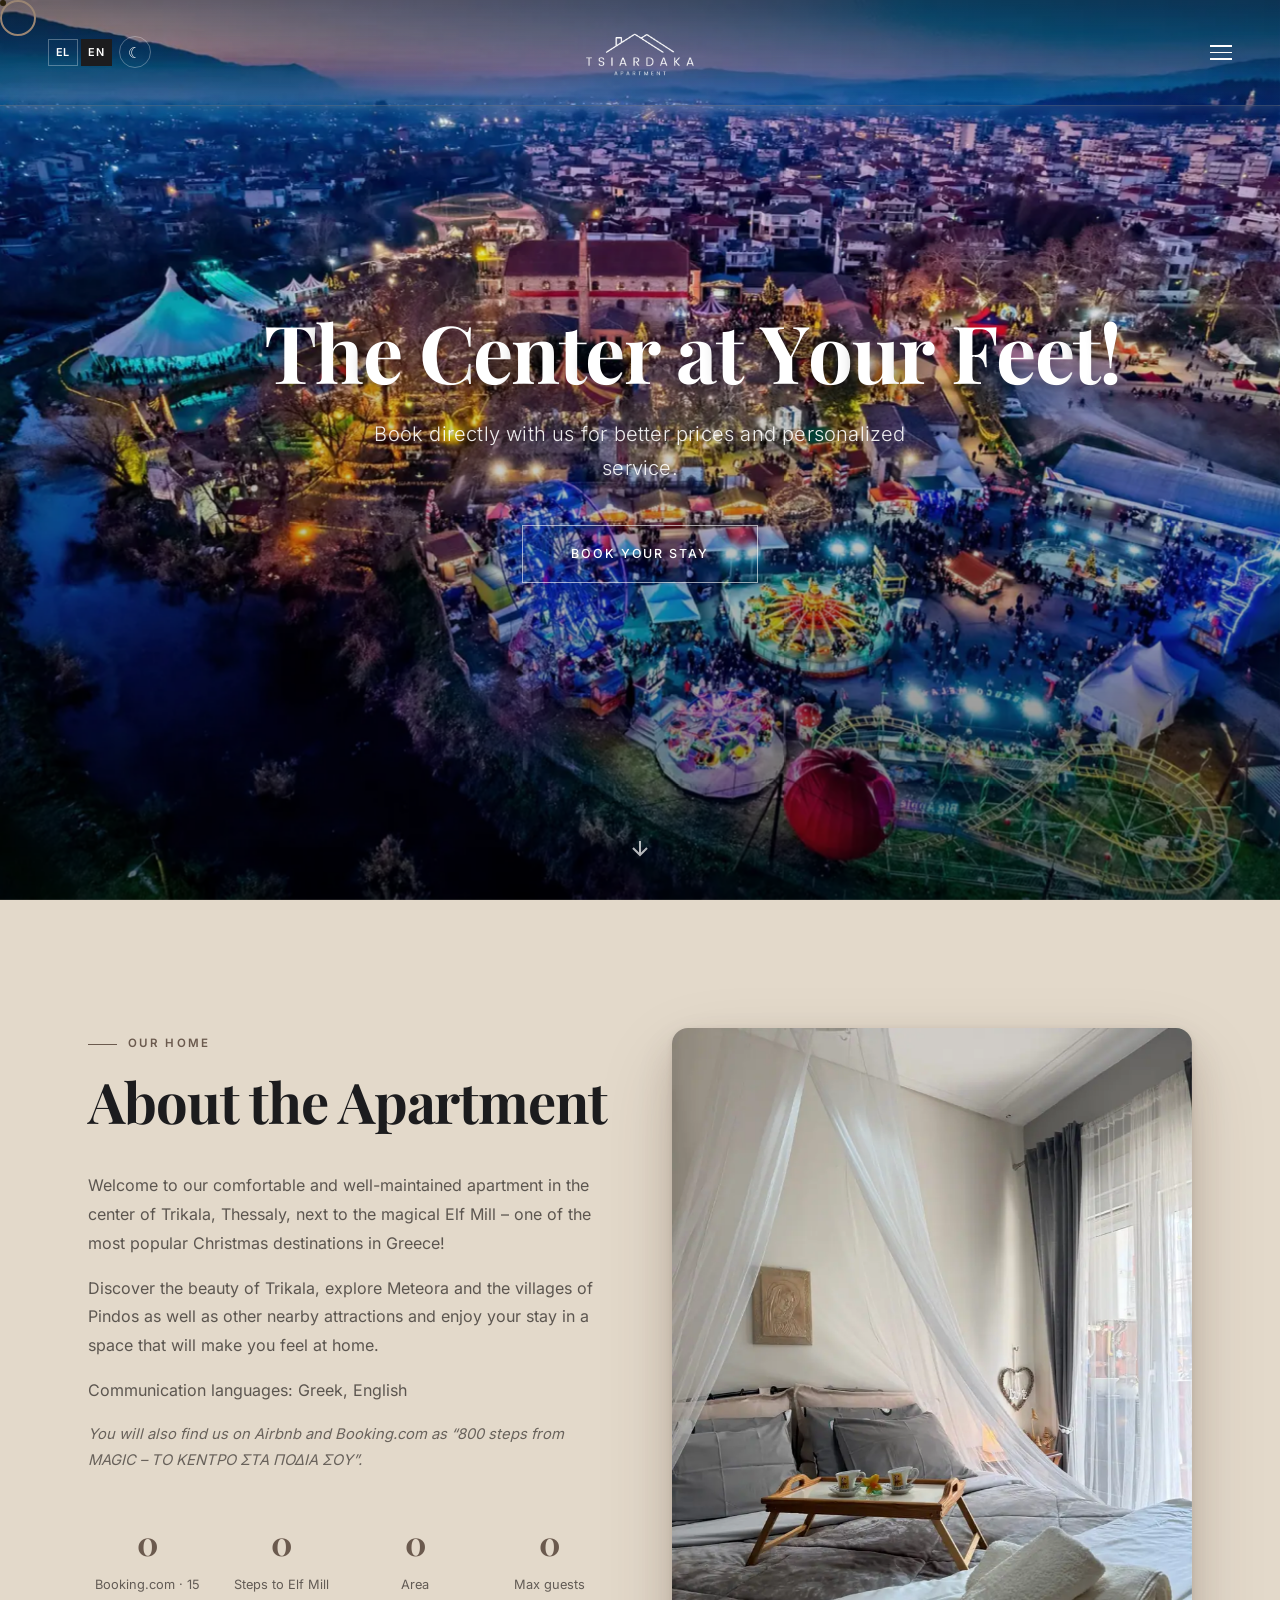
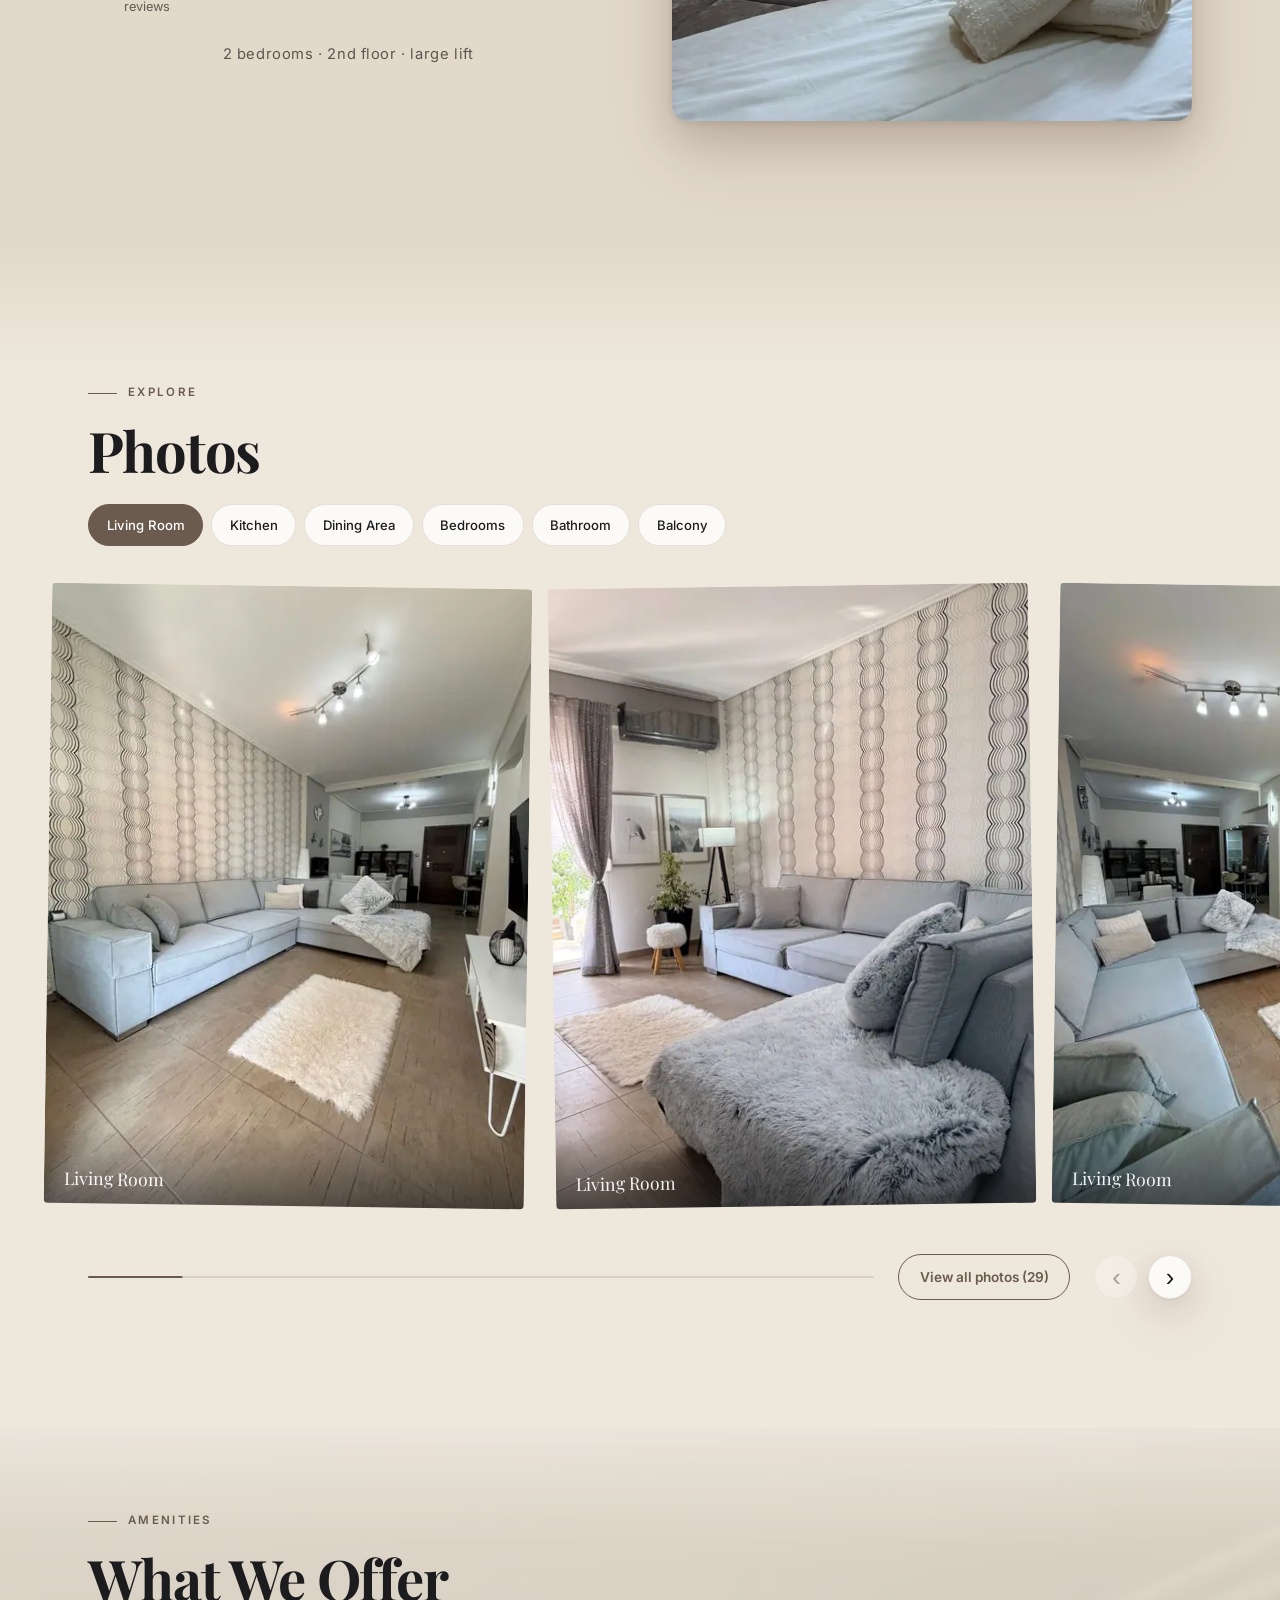
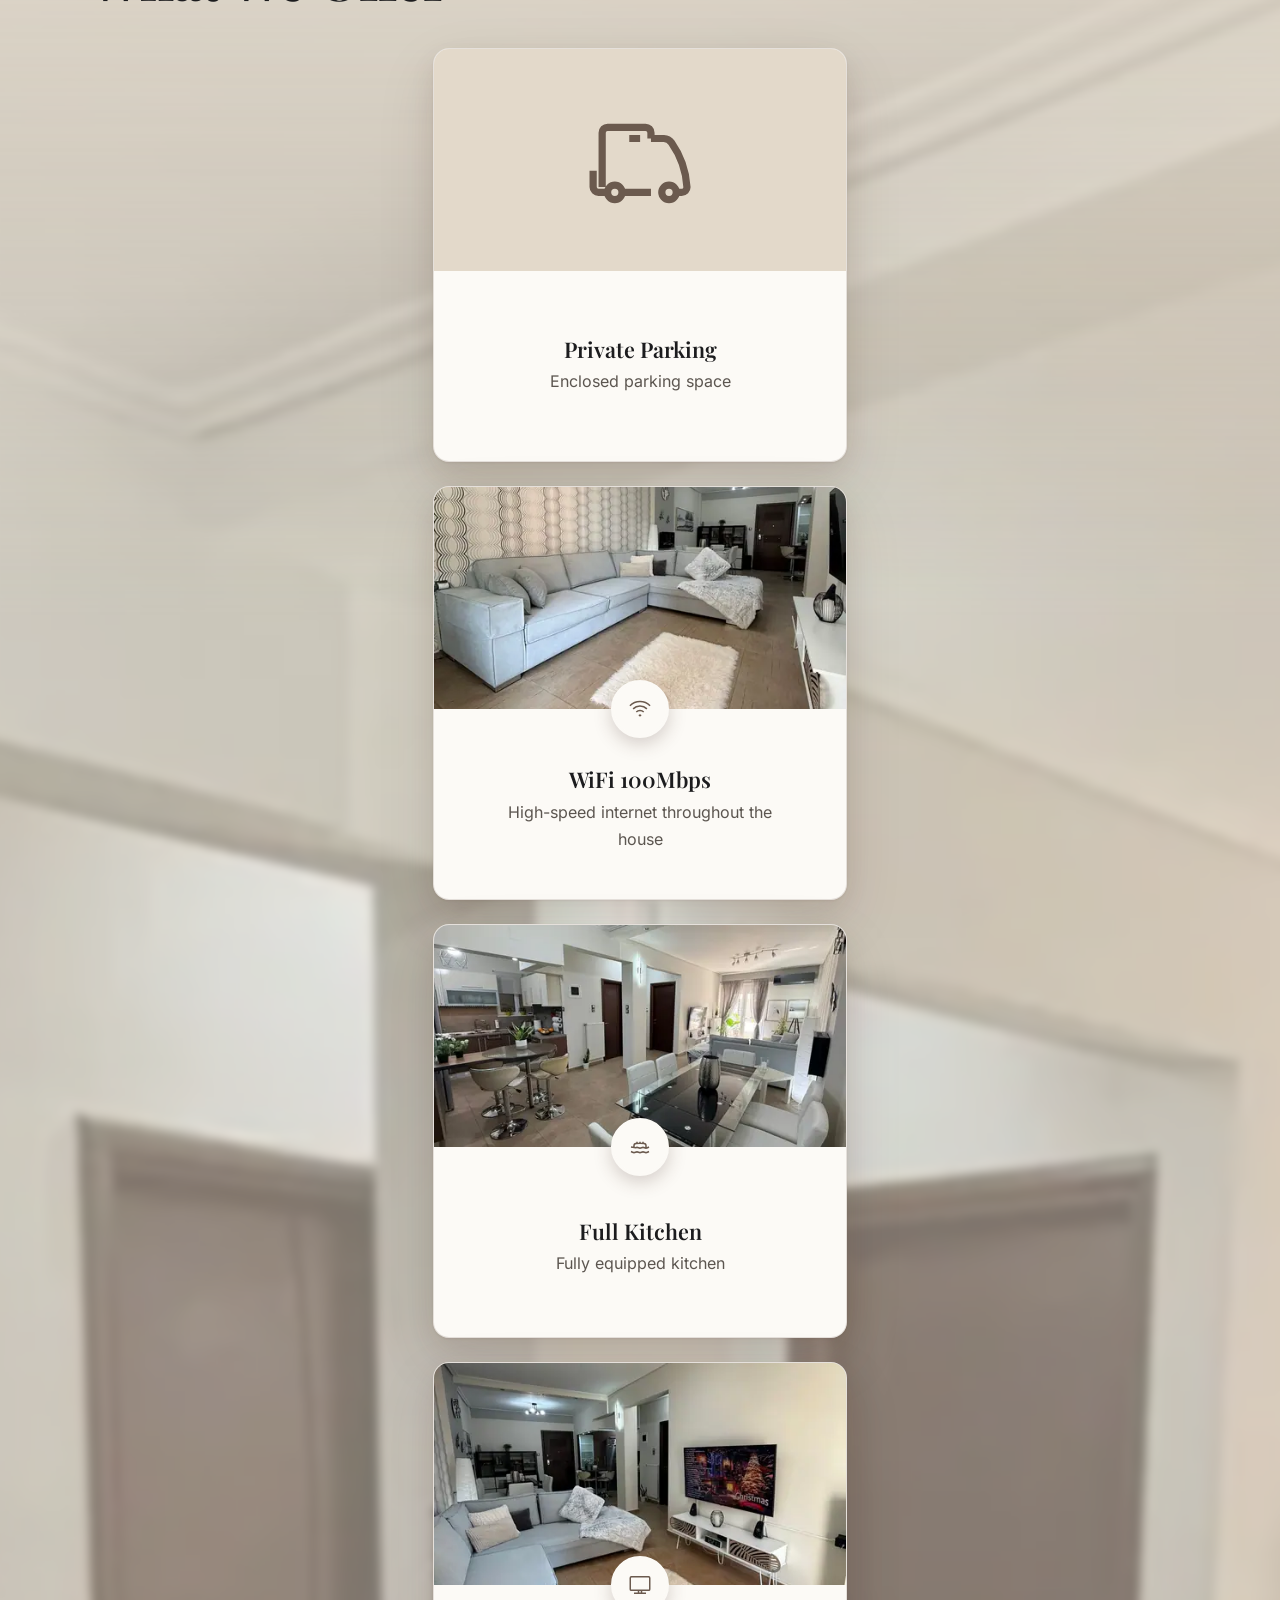
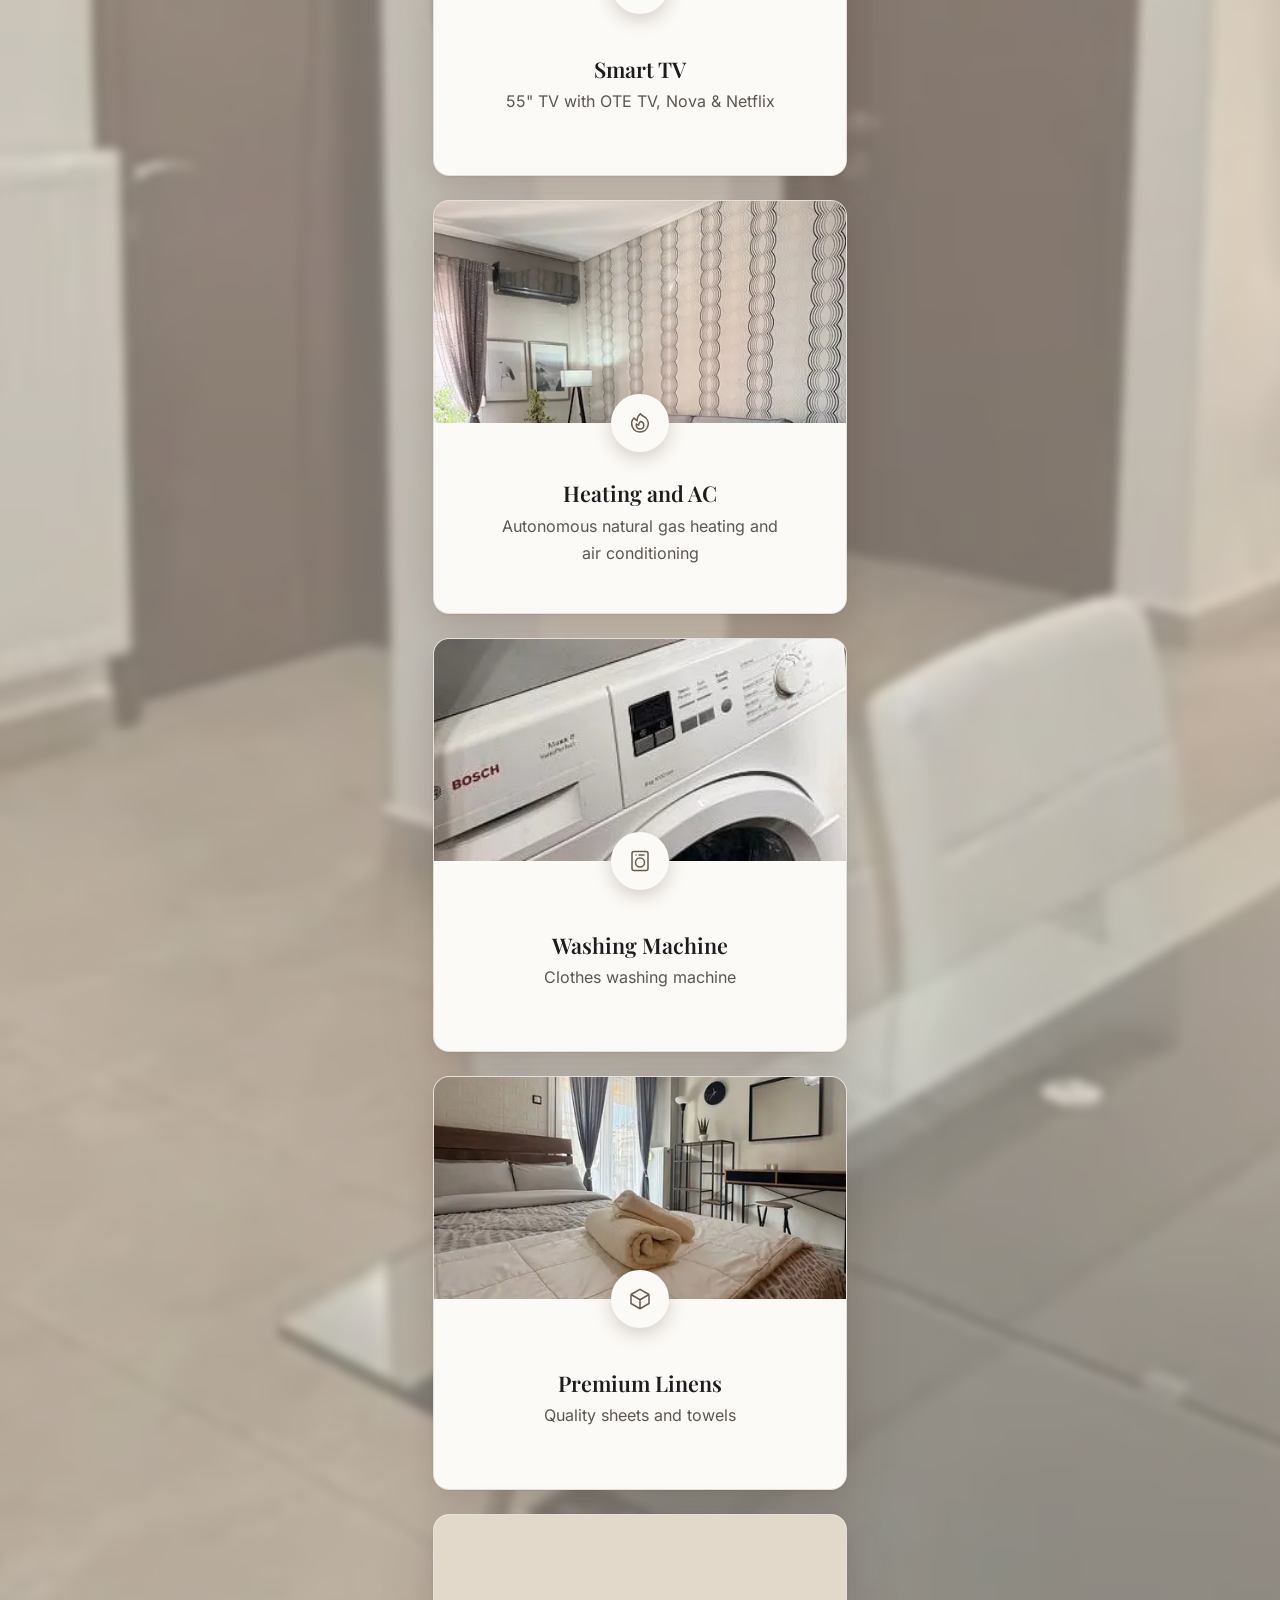
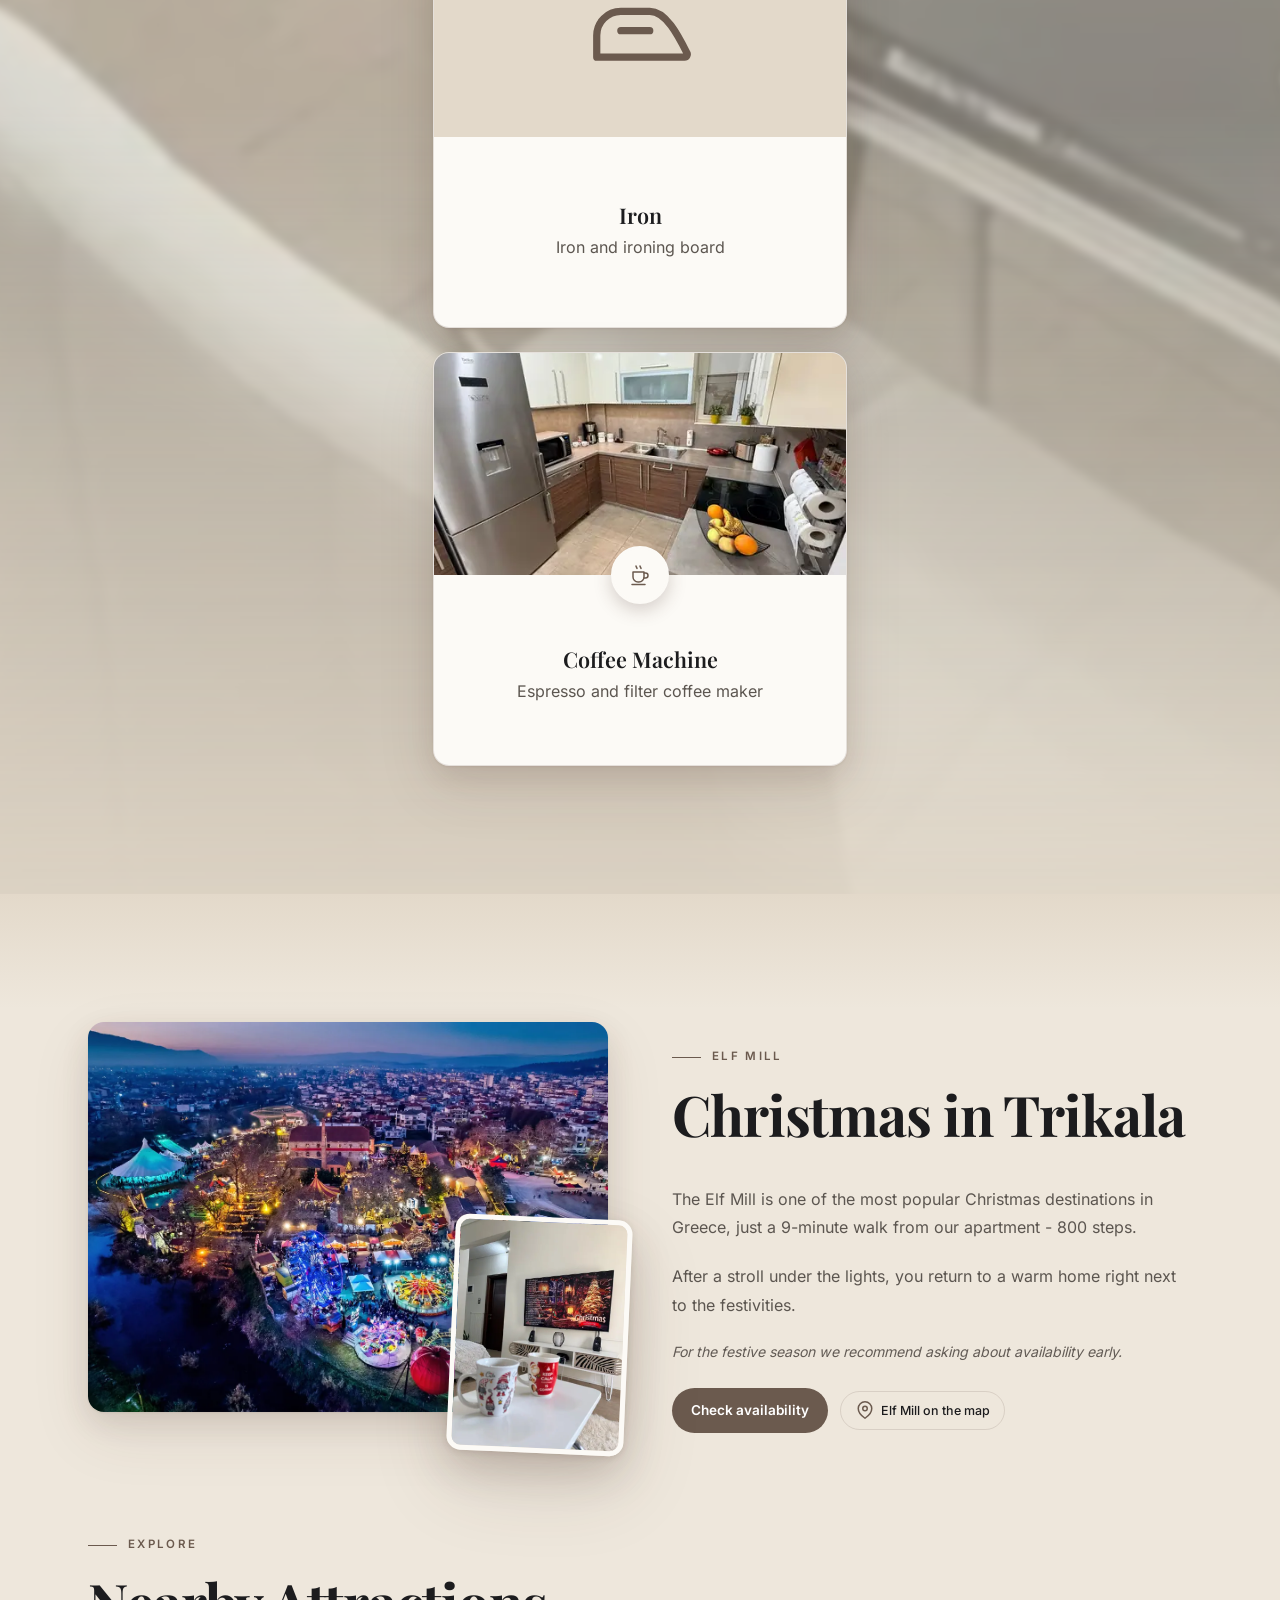
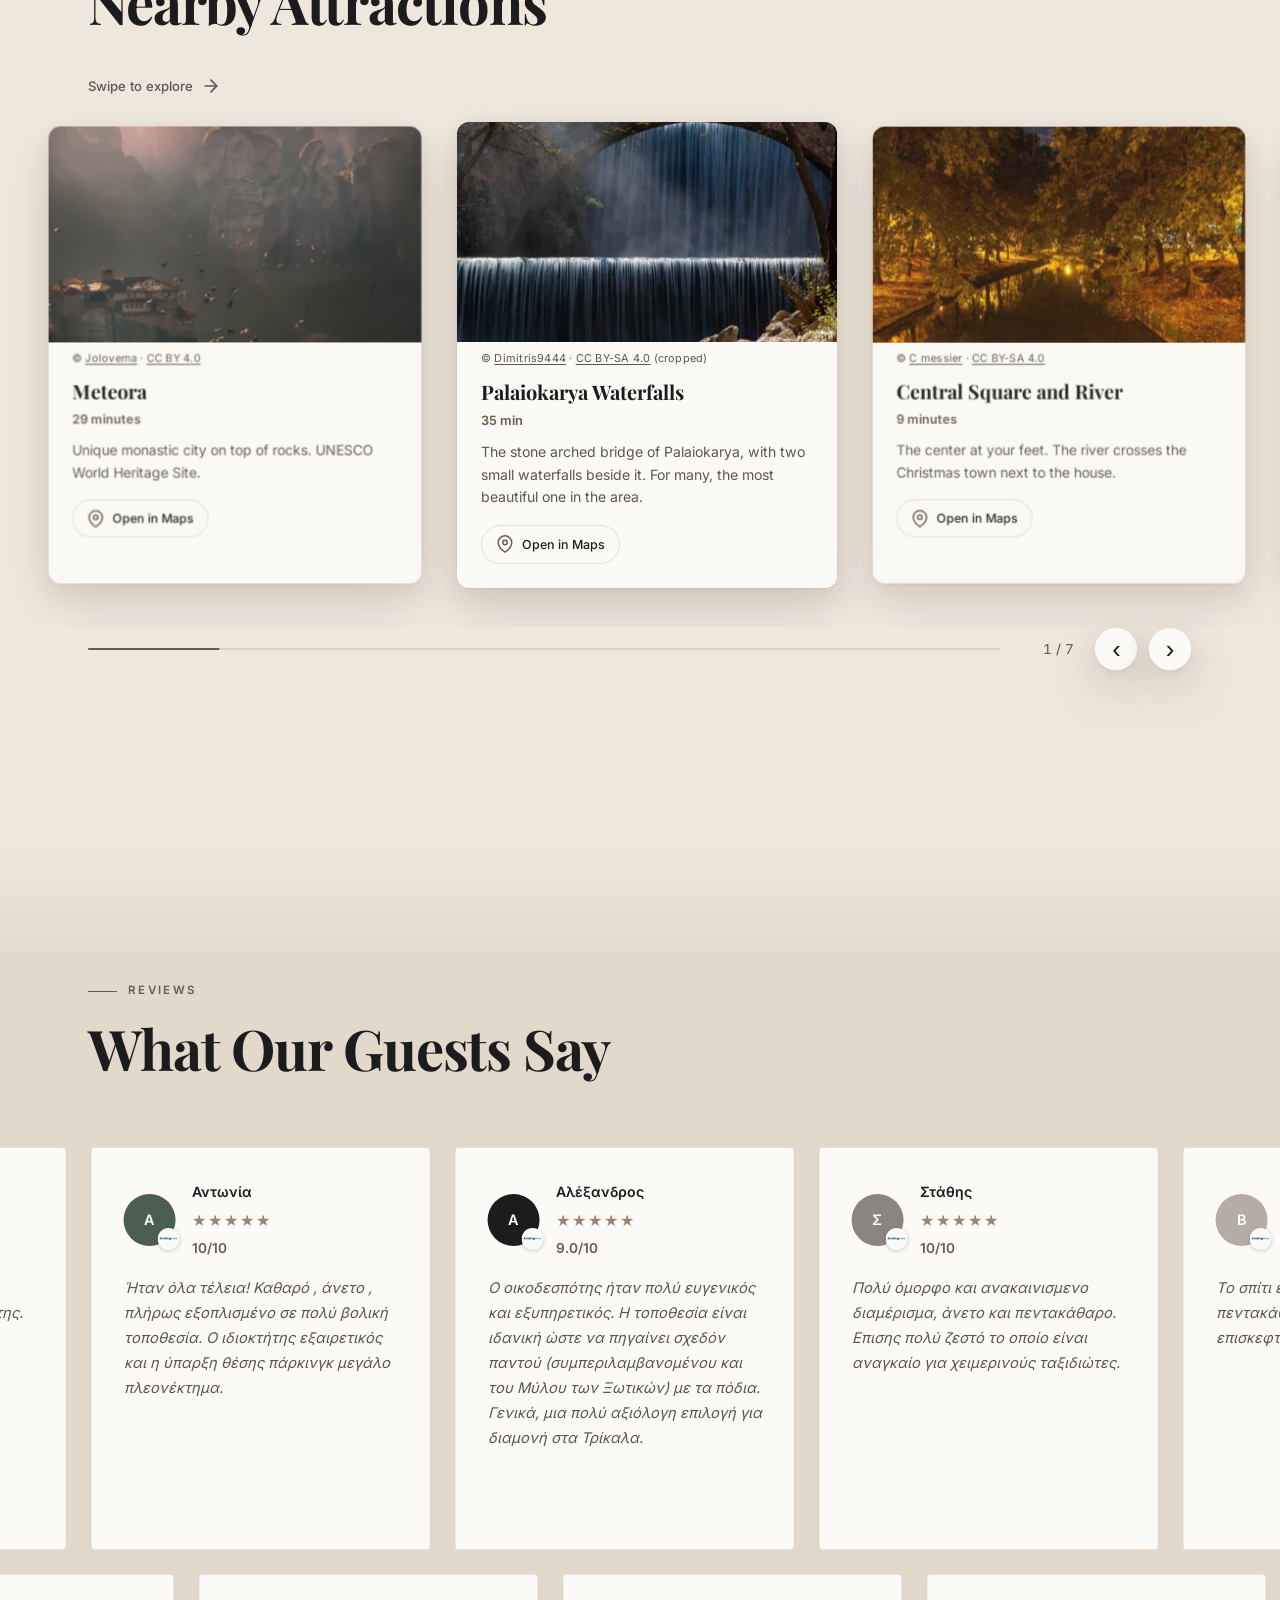
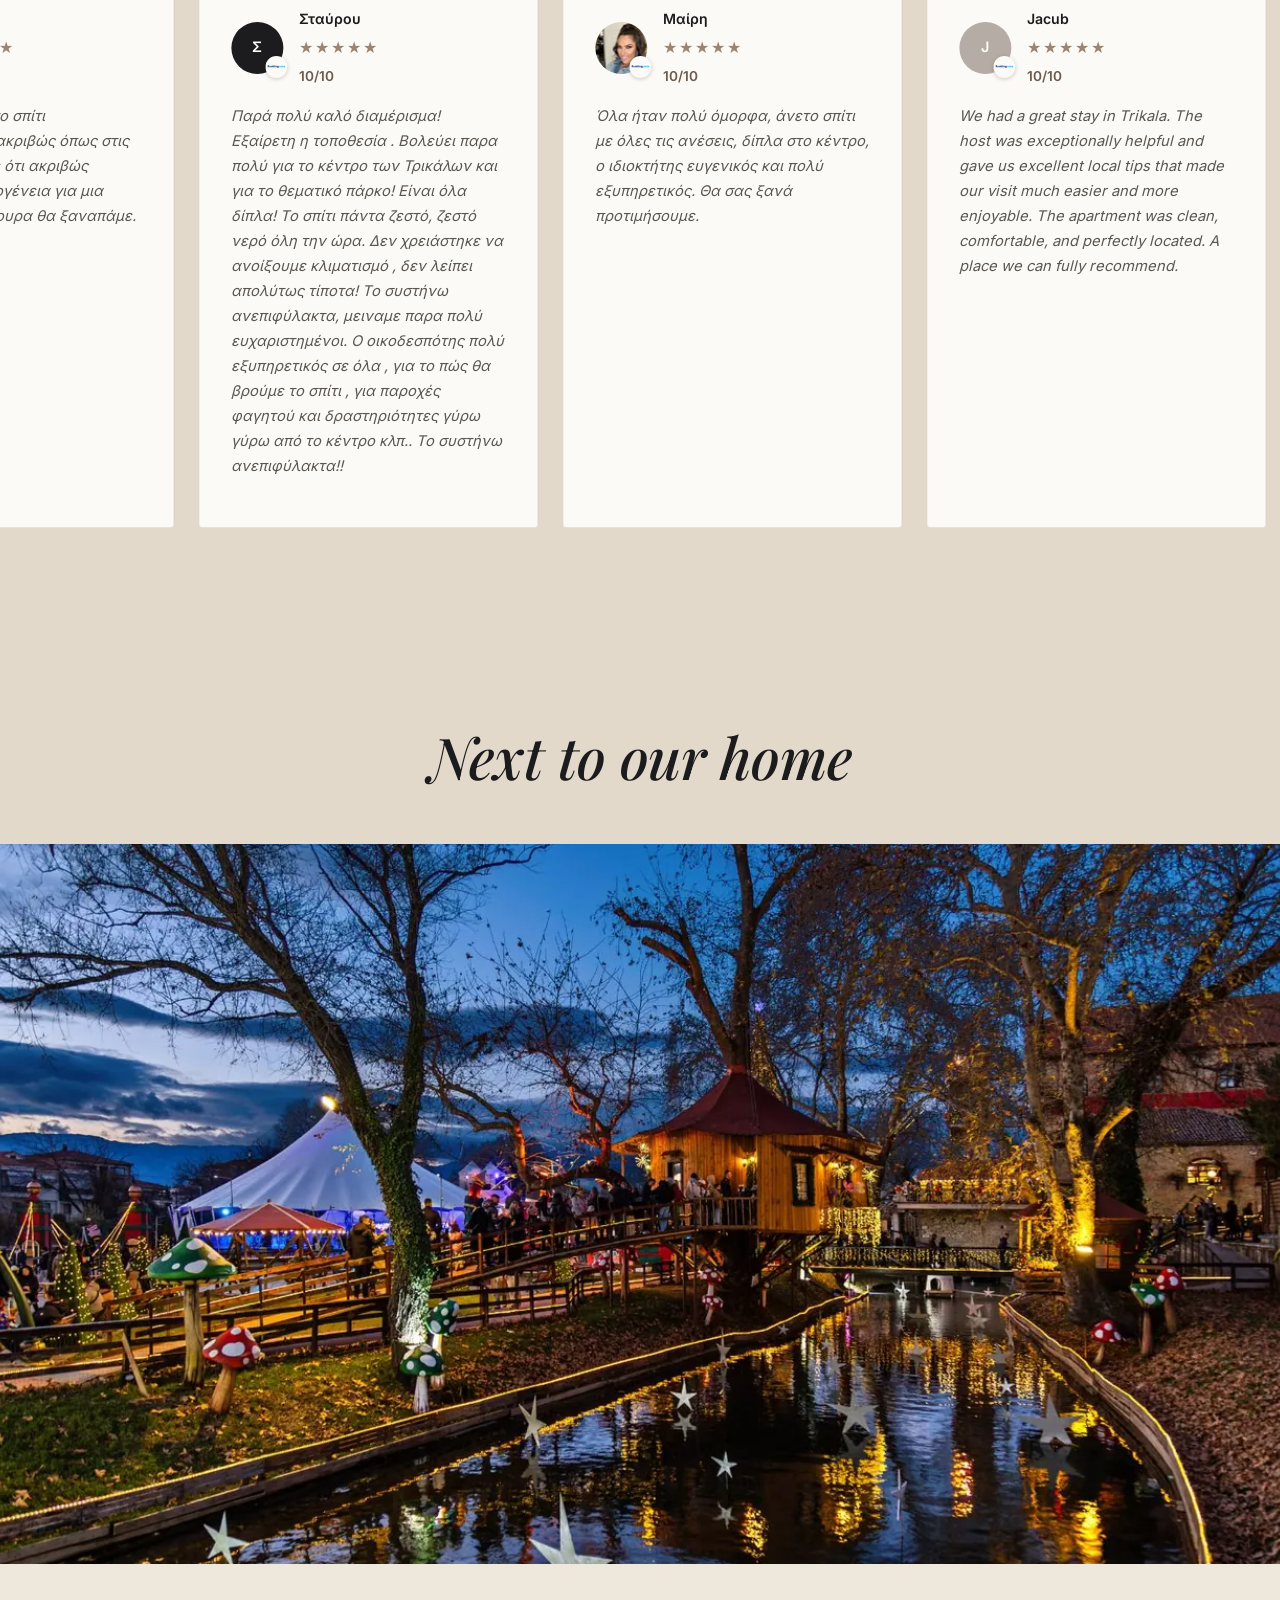
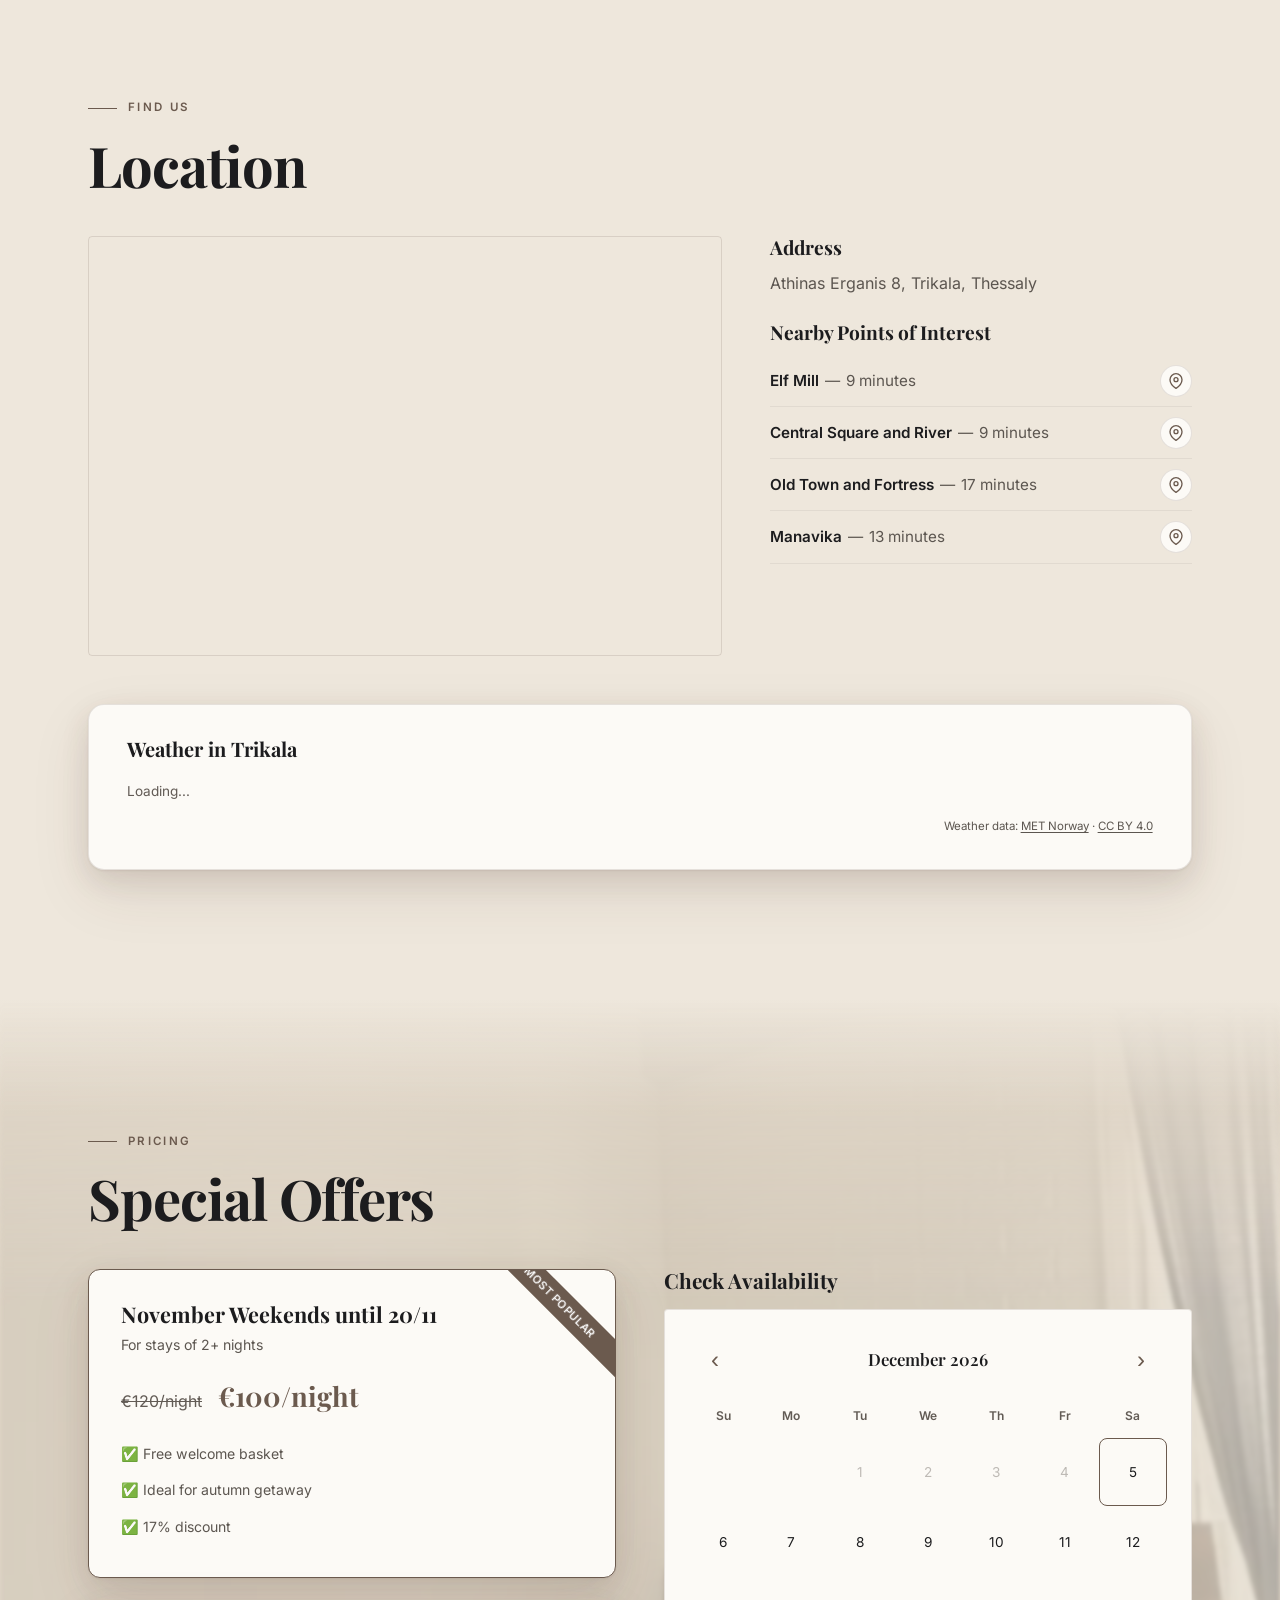
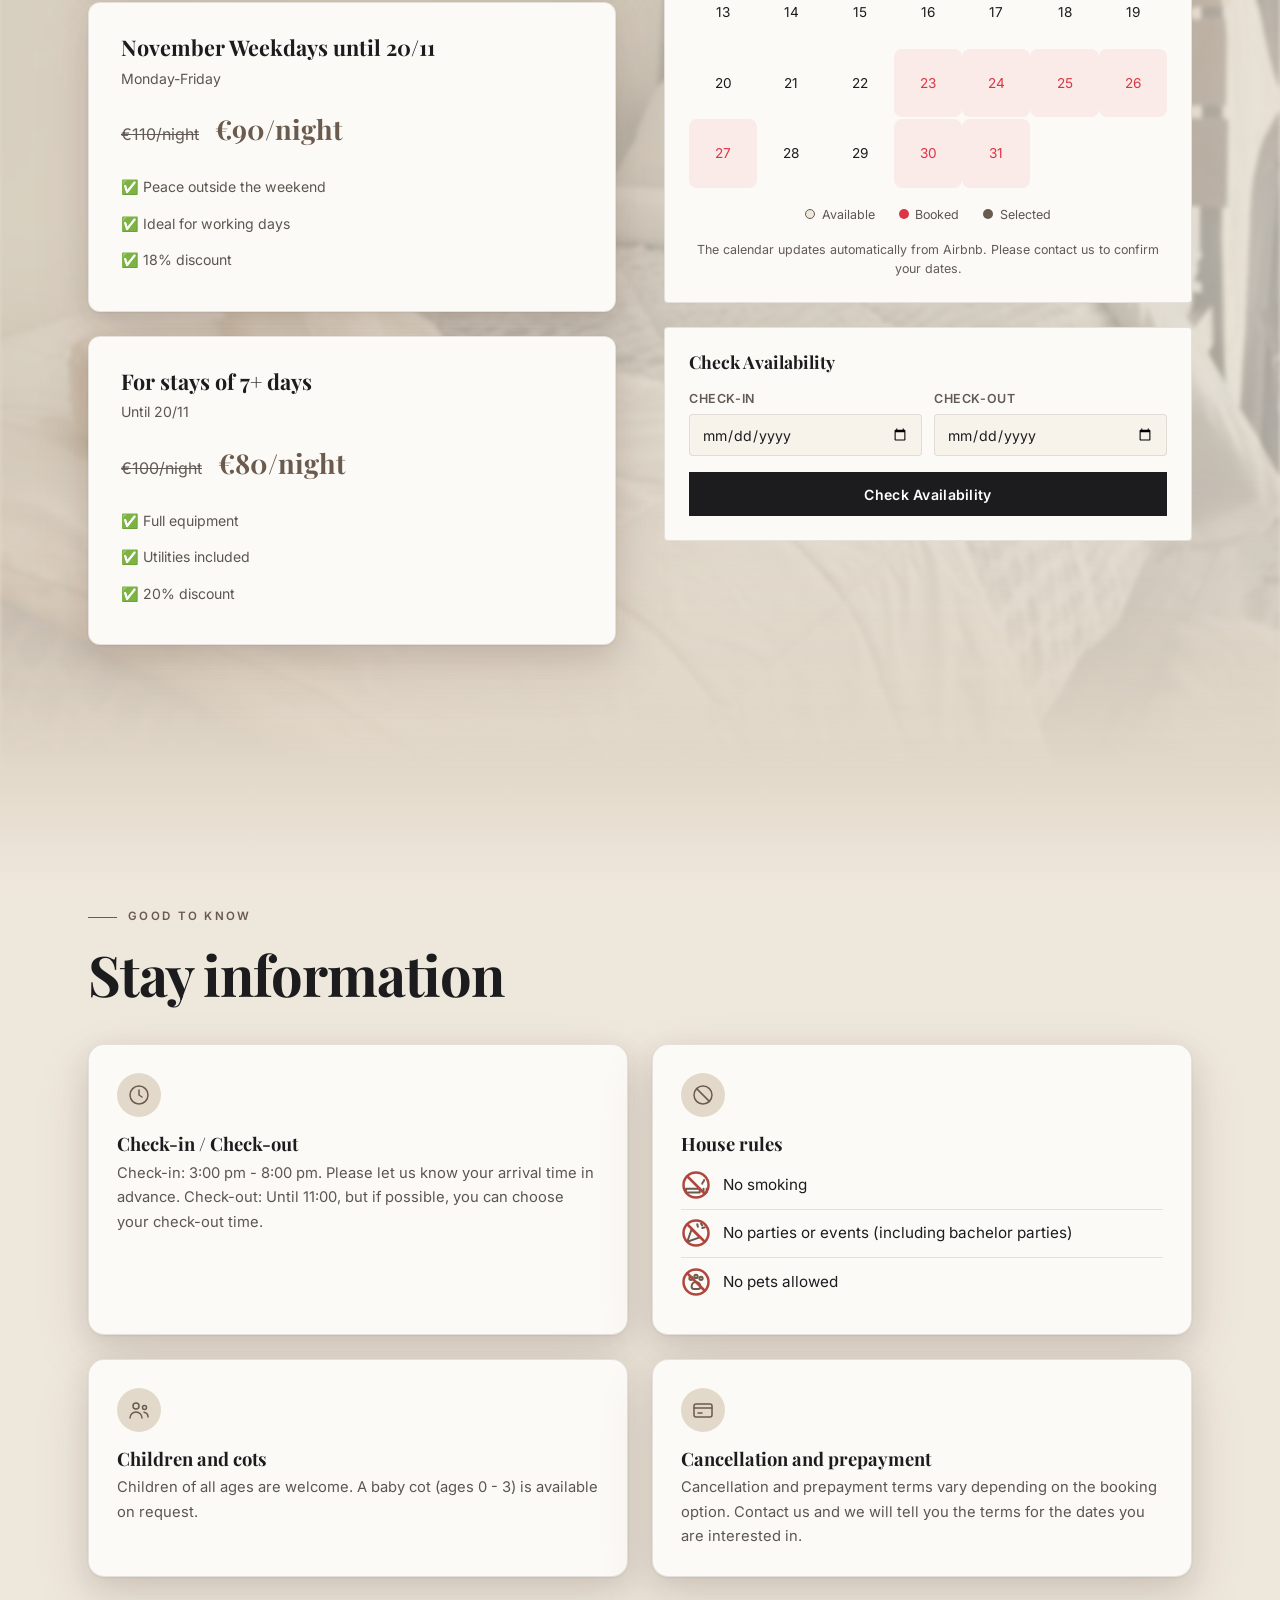
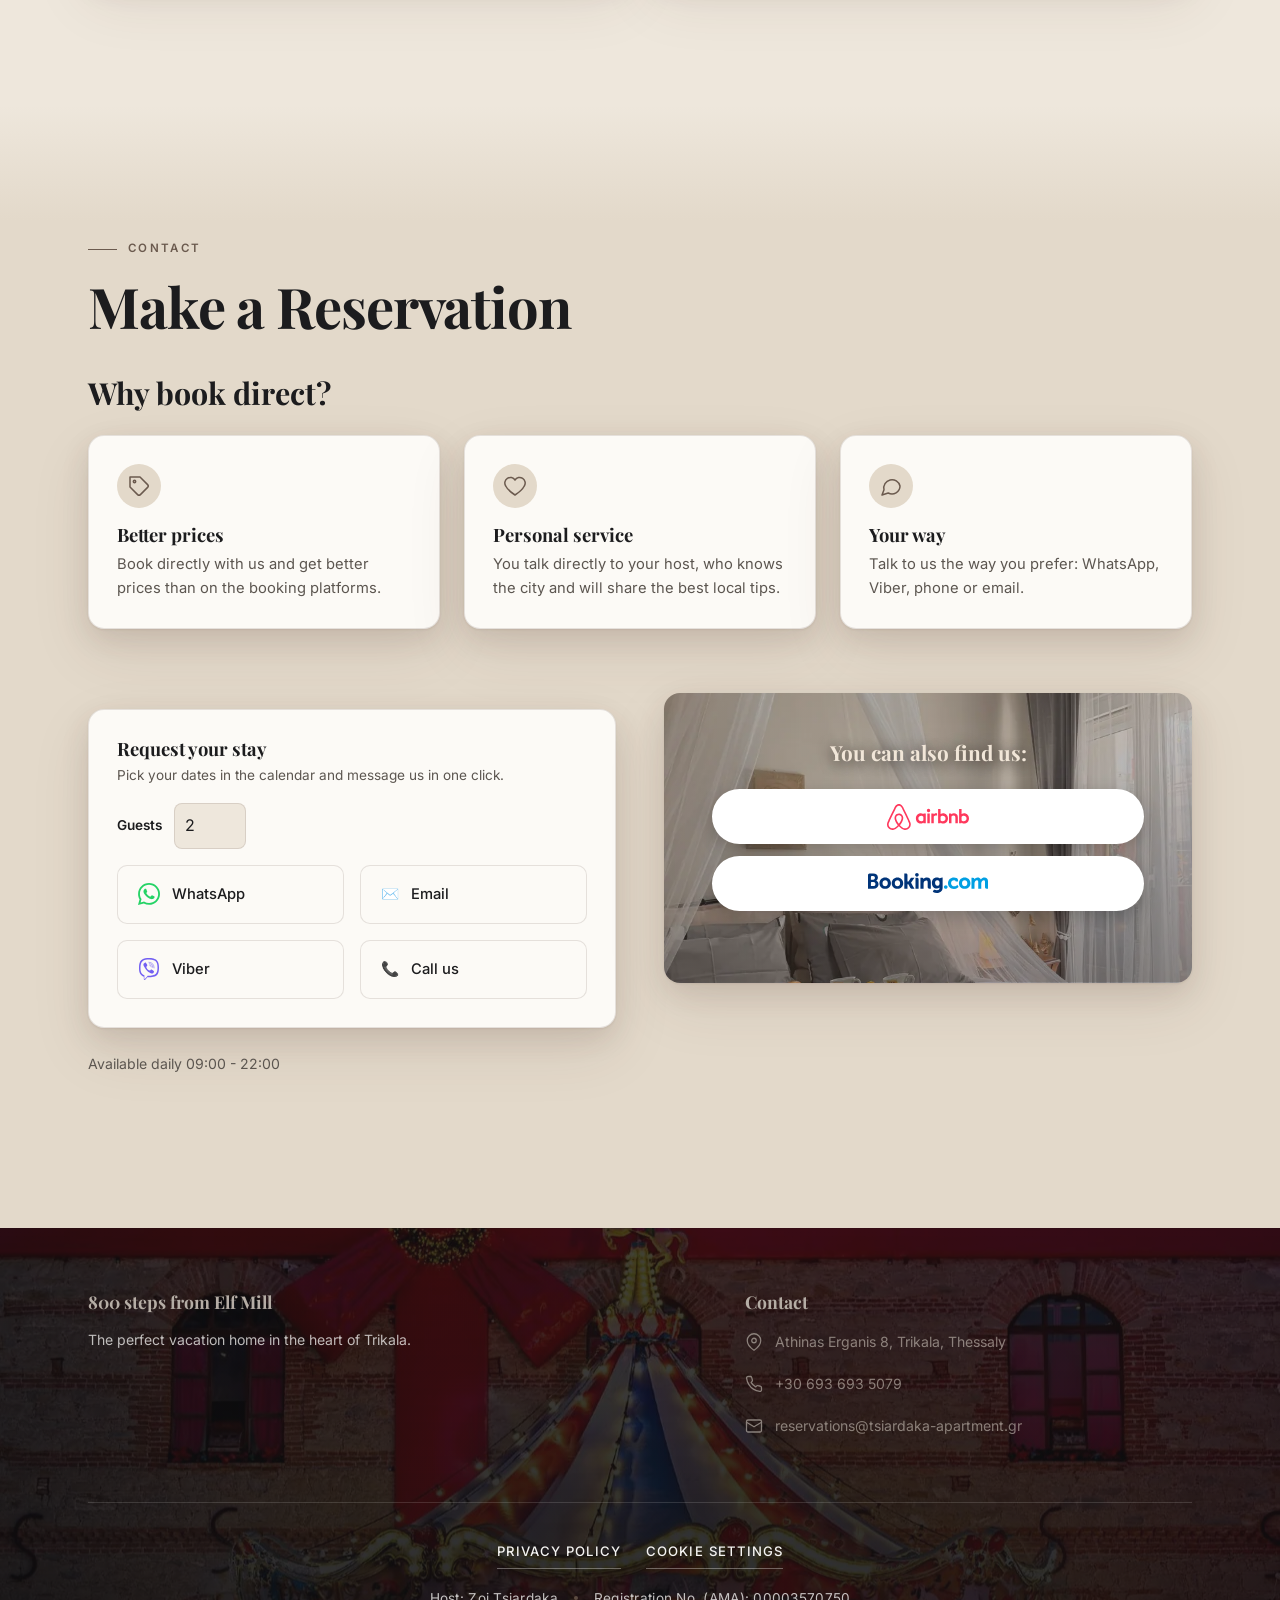
==== commit 0faf5e55: "feat: New phone 6936935079 everywhere; new bathroom photos replace the old bathroom photos; washer c" ====
--- a/en/index.html
+++ b/en/index.html
@@ -64,7 +64,7 @@
     <meta property="place:location:longitude" content="21.764678">
 
     <!-- CSS -->
-    <link rel="stylesheet" href="../css/style.css?v=b0ef88ae">
+    <link rel="stylesheet" href="../css/style.css?v=80906fc4">
     <link href="https://unpkg.com/maplibre-gl@3.6.2/dist/maplibre-gl.css" rel="stylesheet">
     <link rel="stylesheet" href="https://cdn.jsdelivr.net/npm/vanilla-cookieconsent@3/dist/cookieconsent.css">
 
@@ -99,7 +99,7 @@
             "https://tsiardaka-apartment.gr/images/gallery/dining-wide.jpg",
             "https://tsiardaka-apartment.gr/images/about/bedroom.jpg",
             "https://tsiardaka-apartment.gr/images/gallery/bedroom2-bed.jpg",
-            "https://tsiardaka-apartment.gr/images/gallery/bathroom-shower.jpg",
+            "https://tsiardaka-apartment.gr/images/gallery/bathroom-marble-shower.jpg",
             "https://tsiardaka-apartment.gr/images/gallery/balcony-terrace.jpg",
             "https://tsiardaka-apartment.gr/images/attractions/mylos/panoramic.jpg"
         ],
@@ -448,26 +448,22 @@
                     <span class="gallery-caption" data-i18n="about.room.bedroom2">Second Bedroom</span>
                 </div>
                 <div class="gallery-strip-item" data-index="24" data-room="bathroom" role="button" tabindex="0">
-                    <picture><source type="image/webp" srcset="../images/gallery/bathroom-480.webp 480w, ../images/gallery/bathroom-576.webp 576w" sizes="(max-width: 768px) 280px, 480px"><img src="../images/gallery/bathroom.jpg" data-full="../images/gallery/bathroom-576.webp" alt="Μπάνιο - Bathroom" width="500" height="600" loading="lazy"></picture>
+                    <picture><source type="image/webp" srcset="../images/gallery/bathroom-marble-vanity-480.webp 480w, ../images/gallery/bathroom-marble-vanity-800.webp 800w, ../images/gallery/bathroom-marble-vanity-1200.webp 1200w" sizes="(max-width: 768px) 280px, 480px"><img src="../images/gallery/bathroom-marble-vanity.jpg" data-full="../images/gallery/bathroom-marble-vanity-1200.webp" alt="Μπάνιο - Bathroom" width="1200" height="1600" loading="lazy"></picture>
                     <span class="gallery-caption" data-i18n="about.room.bathroom">Bathroom</span>
                 </div>
                 <div class="gallery-strip-item" data-index="25" data-room="bathroom" role="button" tabindex="0">
-                    <picture><source type="image/webp" srcset="../images/gallery/bathroom-shower-480.webp 480w, ../images/gallery/bathroom-shower-576.webp 576w" sizes="(max-width: 768px) 280px, 480px"><img src="../images/gallery/bathroom-shower.jpg" data-full="../images/gallery/bathroom-shower-576.webp" alt="Μπάνιο - Bathroom" width="576" height="768" loading="lazy"></picture>
+                    <picture><source type="image/webp" srcset="../images/gallery/bathroom-marble-shower-480.webp 480w, ../images/gallery/bathroom-marble-shower-800.webp 800w, ../images/gallery/bathroom-marble-shower-1200.webp 1200w" sizes="(max-width: 768px) 280px, 480px"><img src="../images/gallery/bathroom-marble-shower.jpg" data-full="../images/gallery/bathroom-marble-shower-1200.webp" alt="Μπάνιο - Bathroom" width="1200" height="1600" loading="lazy"></picture>
                     <span class="gallery-caption" data-i18n="about.room.bathroom">Bathroom</span>
                 </div>
-                <div class="gallery-strip-item" data-index="26" data-room="bathroom" role="button" tabindex="0">
-                    <picture><source type="image/webp" srcset="../images/gallery/bathroom-sink-480.webp 480w, ../images/gallery/bathroom-sink-576.webp 576w" sizes="(max-width: 768px) 280px, 480px"><img src="../images/gallery/bathroom-sink.jpg" data-full="../images/gallery/bathroom-sink-576.webp" alt="Μπάνιο - Bathroom" width="576" height="768" loading="lazy"></picture>
-                    <span class="gallery-caption" data-i18n="about.room.bathroom">Bathroom</span>
-                </div>
-                <div class="gallery-strip-item" data-index="27" data-room="balcony" role="button" tabindex="0">
+                <div class="gallery-strip-item" data-index="26" data-room="balcony" role="button" tabindex="0">
                     <picture><source type="image/webp" srcset="../images/gallery/balcony-480.webp 480w, ../images/gallery/balcony-800.webp 800w, ../images/gallery/balcony-1152.webp 1152w" sizes="(max-width: 768px) 280px, 480px"><img src="../images/gallery/balcony.jpeg" data-full="../images/gallery/balcony-1152.webp" alt="Μπαλκόνι - Balcony" width="500" height="600" loading="lazy"></picture>
                     <span class="gallery-caption" data-i18n="about.room.balcony">Balcony</span>
                 </div>
-                <div class="gallery-strip-item" data-index="28" data-room="balcony" role="button" tabindex="0">
+                <div class="gallery-strip-item" data-index="27" data-room="balcony" role="button" tabindex="0">
                     <picture><source type="image/webp" srcset="../images/gallery/balcony-terrace-480.webp 480w, ../images/gallery/balcony-terrace-576.webp 576w" sizes="(max-width: 768px) 280px, 480px"><img src="../images/gallery/balcony-terrace.jpg" data-full="../images/gallery/balcony-terrace-576.webp" alt="Μπαλκόνι - Balcony" width="576" height="768" loading="lazy"></picture>
                     <span class="gallery-caption" data-i18n="about.room.balcony">Balcony</span>
                 </div>
-                <div class="gallery-strip-item" data-index="29" data-room="balcony" role="button" tabindex="0">
+                <div class="gallery-strip-item" data-index="28" data-room="balcony" role="button" tabindex="0">
                     <picture><source type="image/webp" srcset="../images/gallery/balcony-table-480.webp 480w, ../images/gallery/balcony-table-576.webp 576w" sizes="(max-width: 768px) 280px, 480px"><img src="../images/gallery/balcony-table.jpg" data-full="../images/gallery/balcony-table-576.webp" alt="Μπαλκόνι - Balcony" width="576" height="768" loading="lazy"></picture>
                     <span class="gallery-caption" data-i18n="about.room.balcony">Balcony</span>
                 </div>
@@ -533,7 +529,7 @@
                         <p class="amenity-desc" data-i18n="amenities.heating.desc">Autonomous natural gas heating and air conditioning</p></div>
                     </div>
                     <div class="amenity-card">
-                        <div class="amenity-media"><picture><source type="image/webp" srcset="../images/gallery/bathroom-shower-480.webp 480w, ../images/gallery/bathroom-shower-576.webp 576w" sizes="(max-width: 768px) 76px, 430px"><img src="../images/gallery/bathroom-shower.jpg" alt="" style="object-position:40% 88%" loading="lazy" decoding="async"></picture></div>
+                        <div class="amenity-media"><picture><source type="image/webp" srcset="../images/gallery/washer.webp"><img src="../images/gallery/washer.jpg" alt="" style="object-position:50% 50%" loading="lazy" decoding="async"></picture></div>
                         <div class="amenity-icon"><svg viewBox="0 0 24 24" fill="none" stroke="currentColor" stroke-width="1.5" stroke-linecap="round" stroke-linejoin="round"><rect x="4" y="2.5" width="16" height="19" rx="2"/><circle cx="12" cy="13.5" r="4.5"/><path d="M8 6h.01M11 6h5"/></svg></div>
                         <div class="amenity-text"><h3 class="amenity-title" data-i18n="amenities.washer.title">Washing Machine</h3>
                         <p class="amenity-desc" data-i18n="amenities.washer.desc">Clothes washing machine</p></div>
@@ -1071,16 +1067,16 @@
                                 <input type="number" id="request-guests" min="1" max="5" value="2" inputmode="numeric">
                             </div>
                             <div class="contact-methods">
-                                <a href="https://wa.me/306987589044" target="_blank" rel="noopener" class="contact-btn whatsapp" id="request-whatsapp" data-track="whatsapp" data-location="contact">
+                                <a href="https://wa.me/306936935079" target="_blank" rel="noopener" class="contact-btn whatsapp" id="request-whatsapp" data-track="whatsapp" data-location="contact">
                                     <img src="../images/icons/whatsapp/01_Glyph/01_Digital/02_SVG/Green/Digital_Glyph_Green.svg" alt="WhatsApp" class="contact-icon"> <span data-i18n="booking.whatsapp">WhatsApp</span>
                                 </a>
                                 <a href="mailto:reservations@tsiardaka-apartment.gr" class="contact-btn" id="request-email" data-track="email" data-location="contact">
                                     <span>✉️</span> <span data-i18n="booking.email">Email</span>
                                 </a>
-                                <a href="viber://chat?number=+306987589044" class="contact-btn viber" data-track="viber" data-location="contact">
+                                <a href="viber://chat?number=+306936935079" class="contact-btn viber" data-track="viber" data-location="contact">
                                     <img src="../images/icons/viber/icon_new-purple.svg" alt="Viber" class="contact-icon"> <span data-i18n="booking.viber">Viber</span>
                                 </a>
-                                <a href="tel:+306987589044" class="contact-btn" id="request-call" data-track="phone" data-location="contact">
+                                <a href="tel:+306936935079" class="contact-btn" id="request-call" data-track="phone" data-location="contact">
                                     <span>📞</span> <span data-i18n="booking.call">Call us</span>
                                 </a>
                             </div>
@@ -1115,7 +1111,7 @@
                     <h4 class="footer-title" data-i18n="footer.contact_title">Contact</h4>
                     <ul class="footer-links">
                         <li><a href="https://www.google.com/maps/search/?api=1&query=39.551336994639726,21.764677512658004" target="_blank" rel="noopener"><svg class="footer-icon" viewBox="0 0 24 24" fill="none" stroke="currentColor" stroke-width="1.7" stroke-linecap="round" stroke-linejoin="round" aria-hidden="true"><path d="M21 10c0 7-9 13-9 13s-9-6-9-13a9 9 0 0 1 18 0z"/><circle cx="12" cy="10" r="3"/></svg><span data-i18n="contact.address">Athinas Erganis 8, Trikala, Thessaly</span></a></li>
-                        <li><a href="tel:+306987589044"><svg class="footer-icon" viewBox="0 0 24 24" fill="none" stroke="currentColor" stroke-width="1.7" stroke-linecap="round" stroke-linejoin="round" aria-hidden="true"><path d="M22 16.9v3a2 2 0 0 1-2.2 2 19.8 19.8 0 0 1-8.6-3.1 19.5 19.5 0 0 1-6-6A19.8 19.8 0 0 1 2.100 4.200 2 2 0 0 1 4.100 2h3a2 2 0 0 1 2 1.700c.1 1 .4 1.900.7 2.800a2 2 0 0 1-.5 2.100L8.100 9.900a16 16 0 0 0 6 6l1.300-1.300a2 2 0 0 1 2.100-.4c.9.3 1.800.6 2.800.7a2 2 0 0 1 1.700 2z"/></svg><span>+30 698 758 9044</span></a></li>
+                        <li><a href="tel:+306936935079"><svg class="footer-icon" viewBox="0 0 24 24" fill="none" stroke="currentColor" stroke-width="1.7" stroke-linecap="round" stroke-linejoin="round" aria-hidden="true"><path d="M22 16.9v3a2 2 0 0 1-2.2 2 19.8 19.8 0 0 1-8.6-3.1 19.5 19.5 0 0 1-6-6A19.8 19.8 0 0 1 2.100 4.200 2 2 0 0 1 4.100 2h3a2 2 0 0 1 2 1.700c.1 1 .4 1.900.7 2.800a2 2 0 0 1-.5 2.100L8.100 9.900a16 16 0 0 0 6 6l1.300-1.300a2 2 0 0 1 2.100-.4c.9.3 1.800.6 2.800.7a2 2 0 0 1 1.700 2z"/></svg><span>+30 693 693 5079</span></a></li>
                         <li><a href="mailto:reservations@tsiardaka-apartment.gr"><svg class="footer-icon" viewBox="0 0 24 24" fill="none" stroke="currentColor" stroke-width="1.7" stroke-linecap="round" stroke-linejoin="round" aria-hidden="true"><rect x="2" y="4" width="20" height="16" rx="2"/><path d="m22 7-10 6L2 7"/></svg><span>reservations@tsiardaka-apartment.gr</span></a></li>
                     </ul>
                 </div>
@@ -1138,9 +1134,9 @@
             <span data-i18n="floatingBtn.text">Book Now</span>
         </button>
         <div class="floating-book-options">
-            <a href="tel:+306987589044" data-track="phone" data-location="floating">📞 <span data-i18n="booking.call">Call us</span></a>
-            <a href="viber://chat?number=%2B306987589044" data-track="viber" data-location="floating"><img src="../images/icons/viber/icon_new-purple.svg" alt="Viber" class="floating-icon"> Viber</a>
-            <a href="https://wa.me/306987589044" target="_blank" rel="noopener" data-track="whatsapp" data-location="floating"><img src="../images/icons/whatsapp/01_Glyph/01_Digital/02_SVG/Green/Digital_Glyph_Green.svg" alt="WhatsApp" class="floating-icon"> WhatsApp</a>
+            <a href="tel:+306936935079" data-track="phone" data-location="floating">📞 <span data-i18n="booking.call">Call us</span></a>
+            <a href="viber://chat?number=%2B306936935079" data-track="viber" data-location="floating"><img src="../images/icons/viber/icon_new-purple.svg" alt="Viber" class="floating-icon"> Viber</a>
+            <a href="https://wa.me/306936935079" target="_blank" rel="noopener" data-track="whatsapp" data-location="floating"><img src="../images/icons/whatsapp/01_Glyph/01_Digital/02_SVG/Green/Digital_Glyph_Green.svg" alt="WhatsApp" class="floating-icon"> WhatsApp</a>
             <a href="https://airbnb.gr/h/800steps" target="_blank" rel="noopener" data-track="airbnb" data-location="floating"><img src="../images/icons/airbnb/Airbnb_Logo_0.svg" alt="Airbnb" class="floating-icon"> Airbnb</a>
             <a href="https://www.booking.com/Share-zXnN2DO" target="_blank" rel="noopener" data-track="booking" data-location="floating"><img src="../images/icons/booking/Booking.com_Logo_0.svg" alt="Booking.com" class="floating-icon"> Booking</a>
         </div>
@@ -1169,7 +1165,7 @@
         </div>
         <div class="gallery-caption-lightbox" id="gallery-caption" aria-live="polite"></div>
         <div class="gallery-thumbs" id="gallery-thumbs"></div>
-        <div class="gallery-counter">1/30</div>
+        <div class="gallery-counter">1/29</div>
     </div>
 
 
@@ -1181,8 +1177,8 @@
     <script src="https://cdnjs.cloudflare.com/ajax/libs/gsap/3.12.5/TextPlugin.min.js" defer></script>
 <script src="https://unpkg.com/maplibre-gl@3.6.2/dist/maplibre-gl.js" defer></script>
     <script src="https://cdn.jsdelivr.net/npm/vanilla-cookieconsent@3/dist/cookieconsent.umd.js" defer></script>
-    <script src="../js/language-switcher.js?v=b0ef88ae" defer></script>
+    <script src="../js/language-switcher.js?v=80906fc4" defer></script>
     <!-- Modular entry point -->
-    <script type="module" src="../js/main.js?v=b0ef88ae"></script>
+    <script type="module" src="../js/main.js?v=80906fc4"></script>
 </body>
 </html>
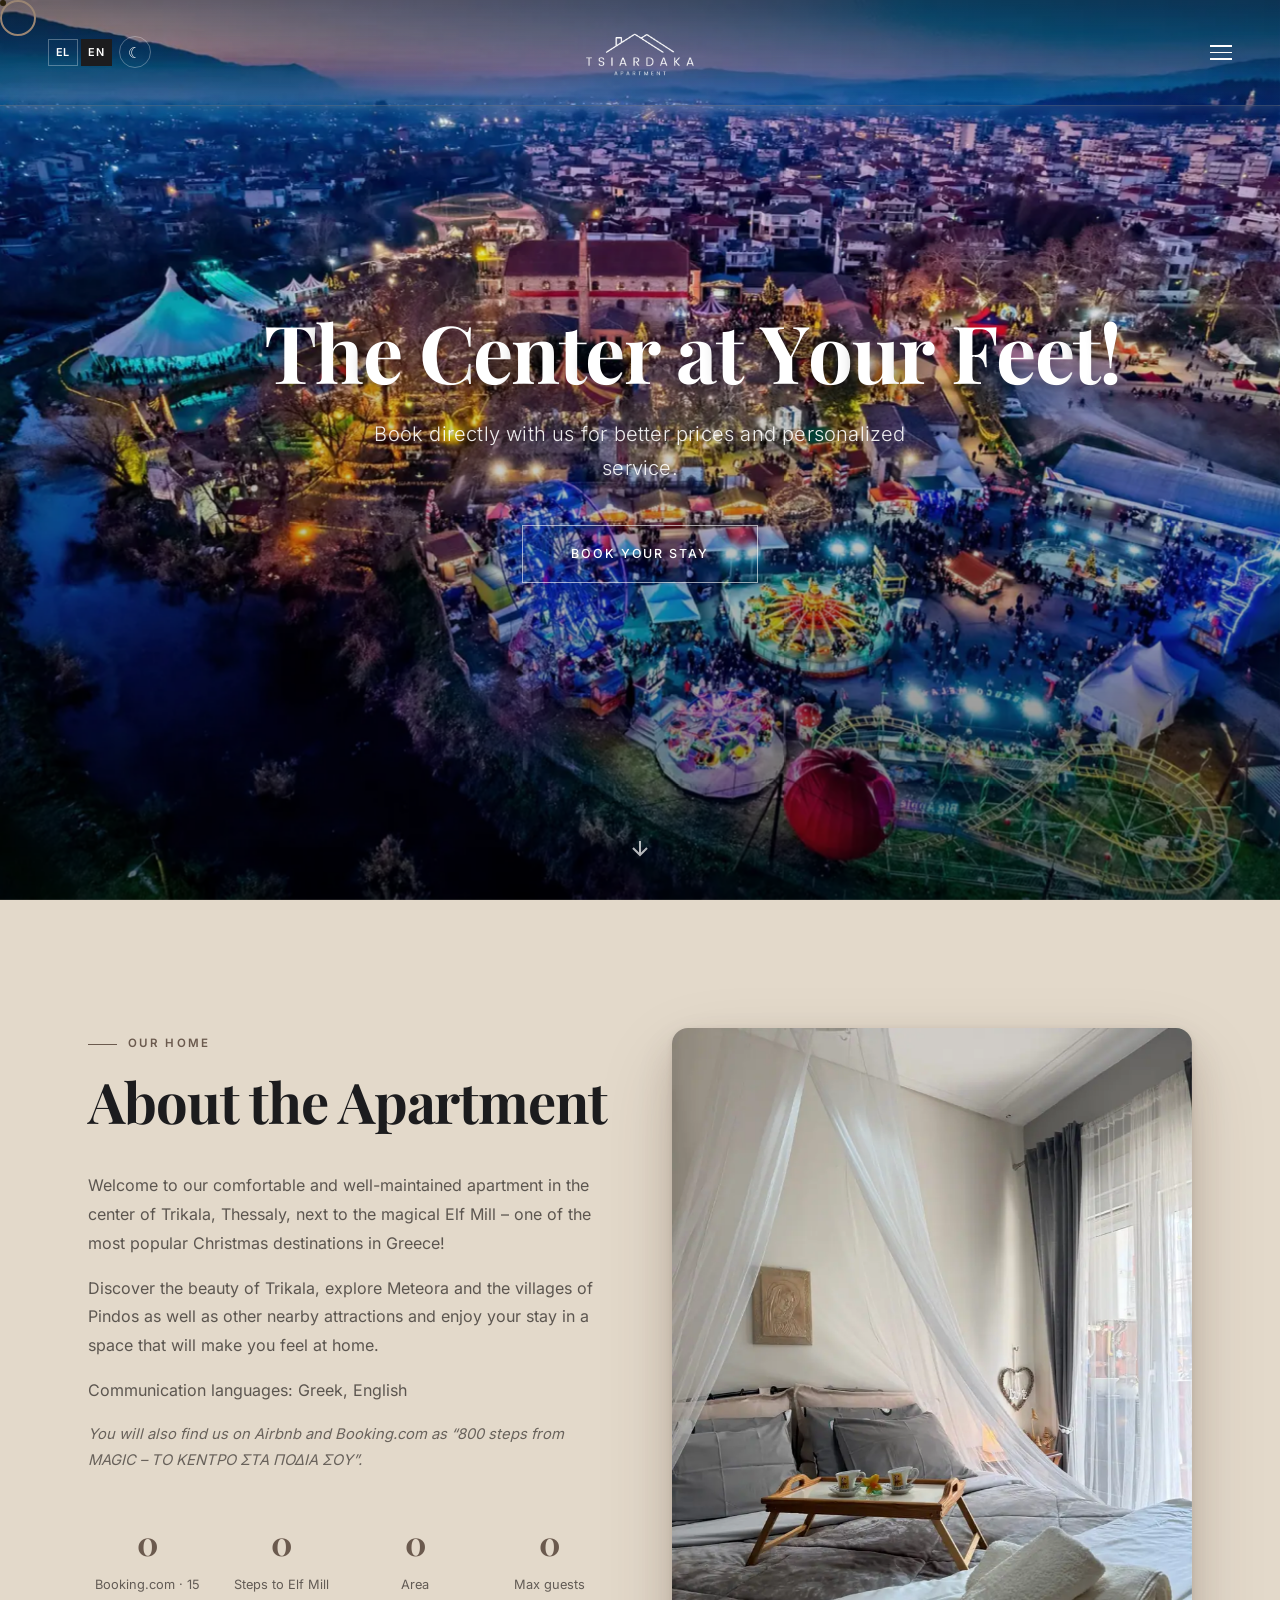
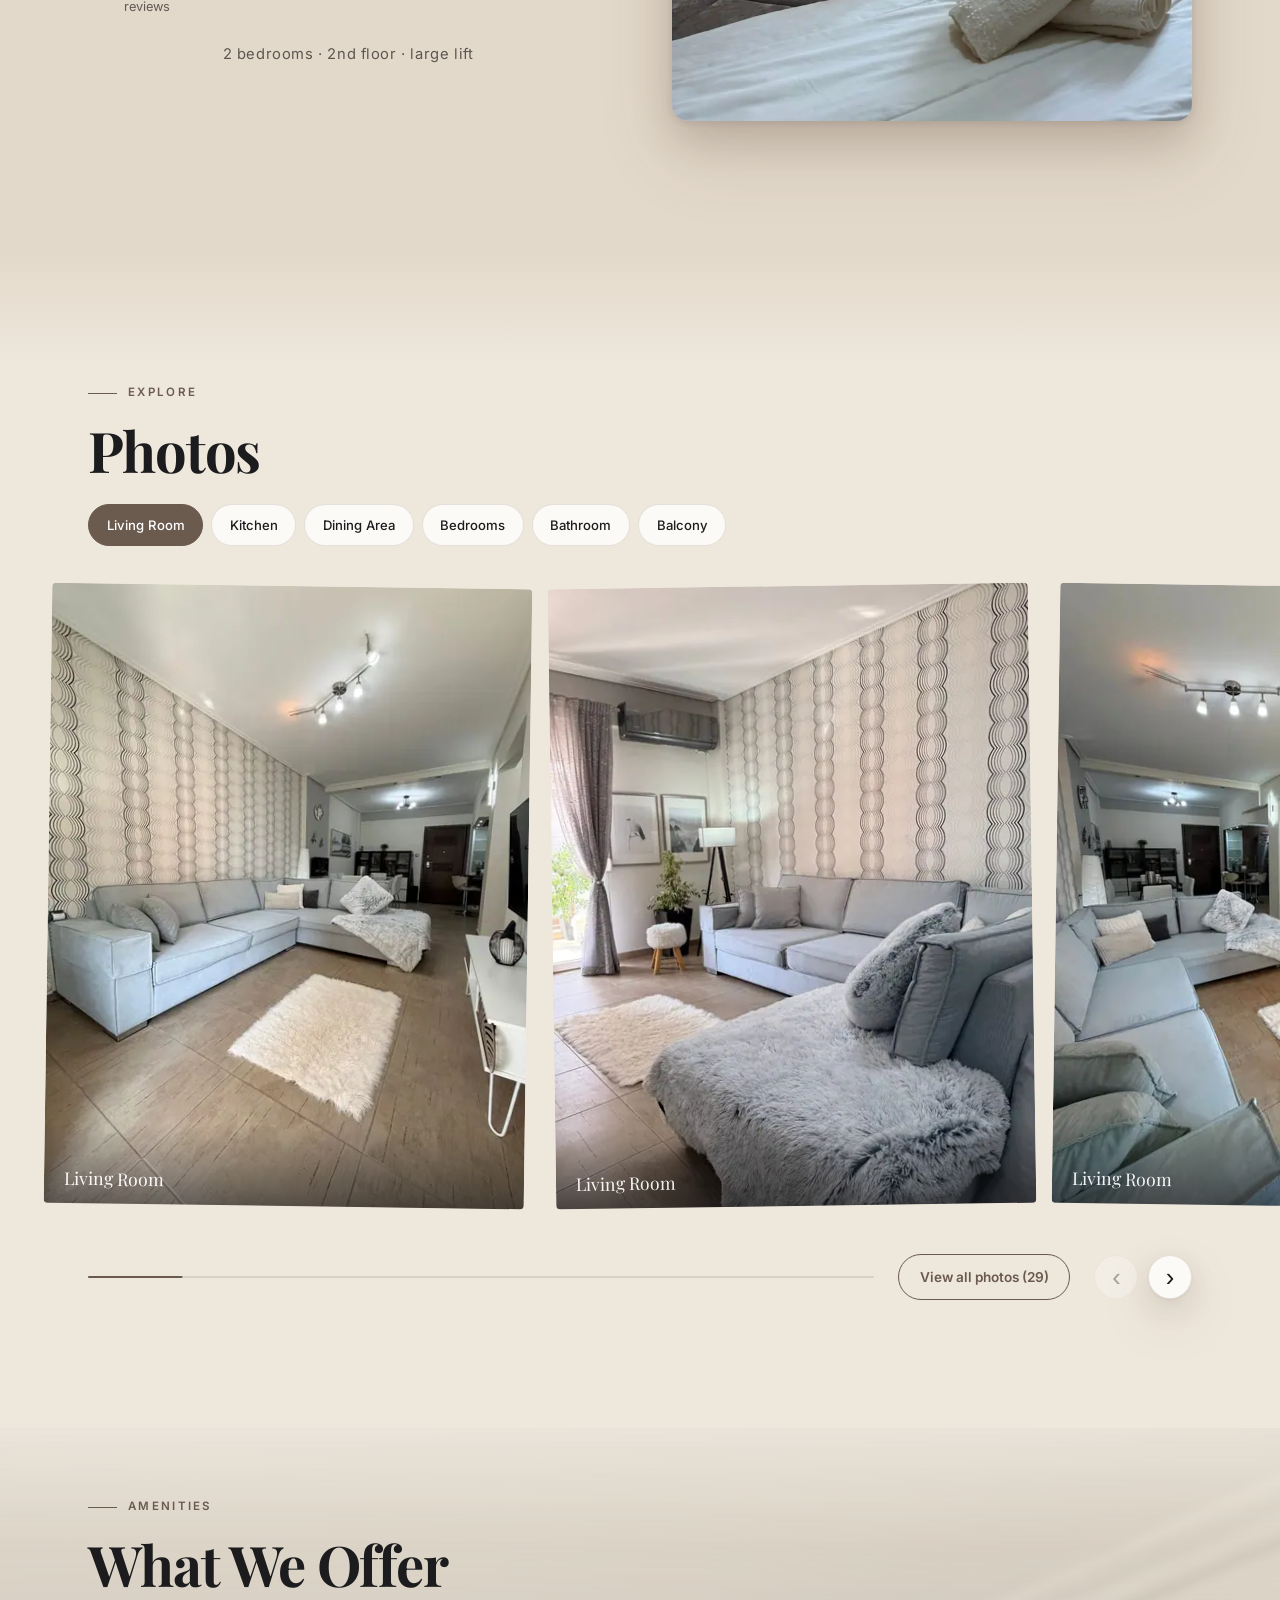
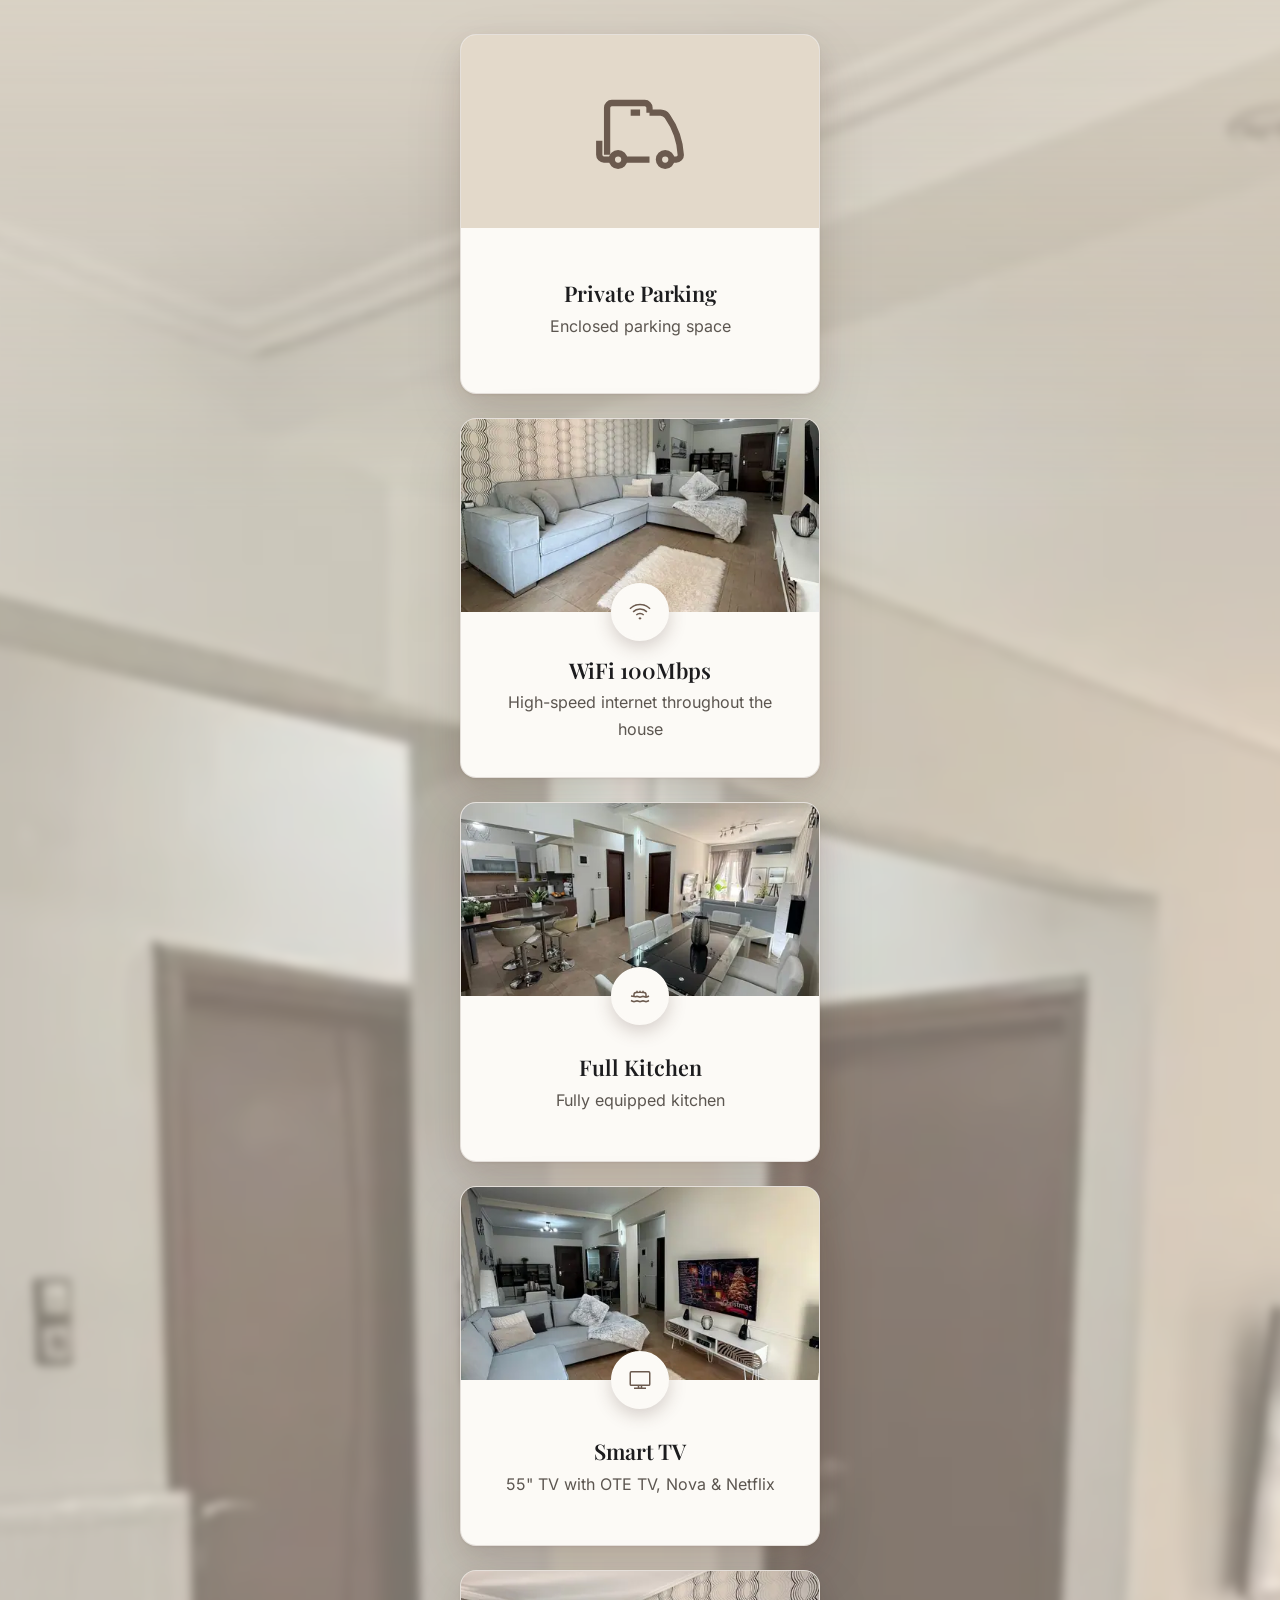
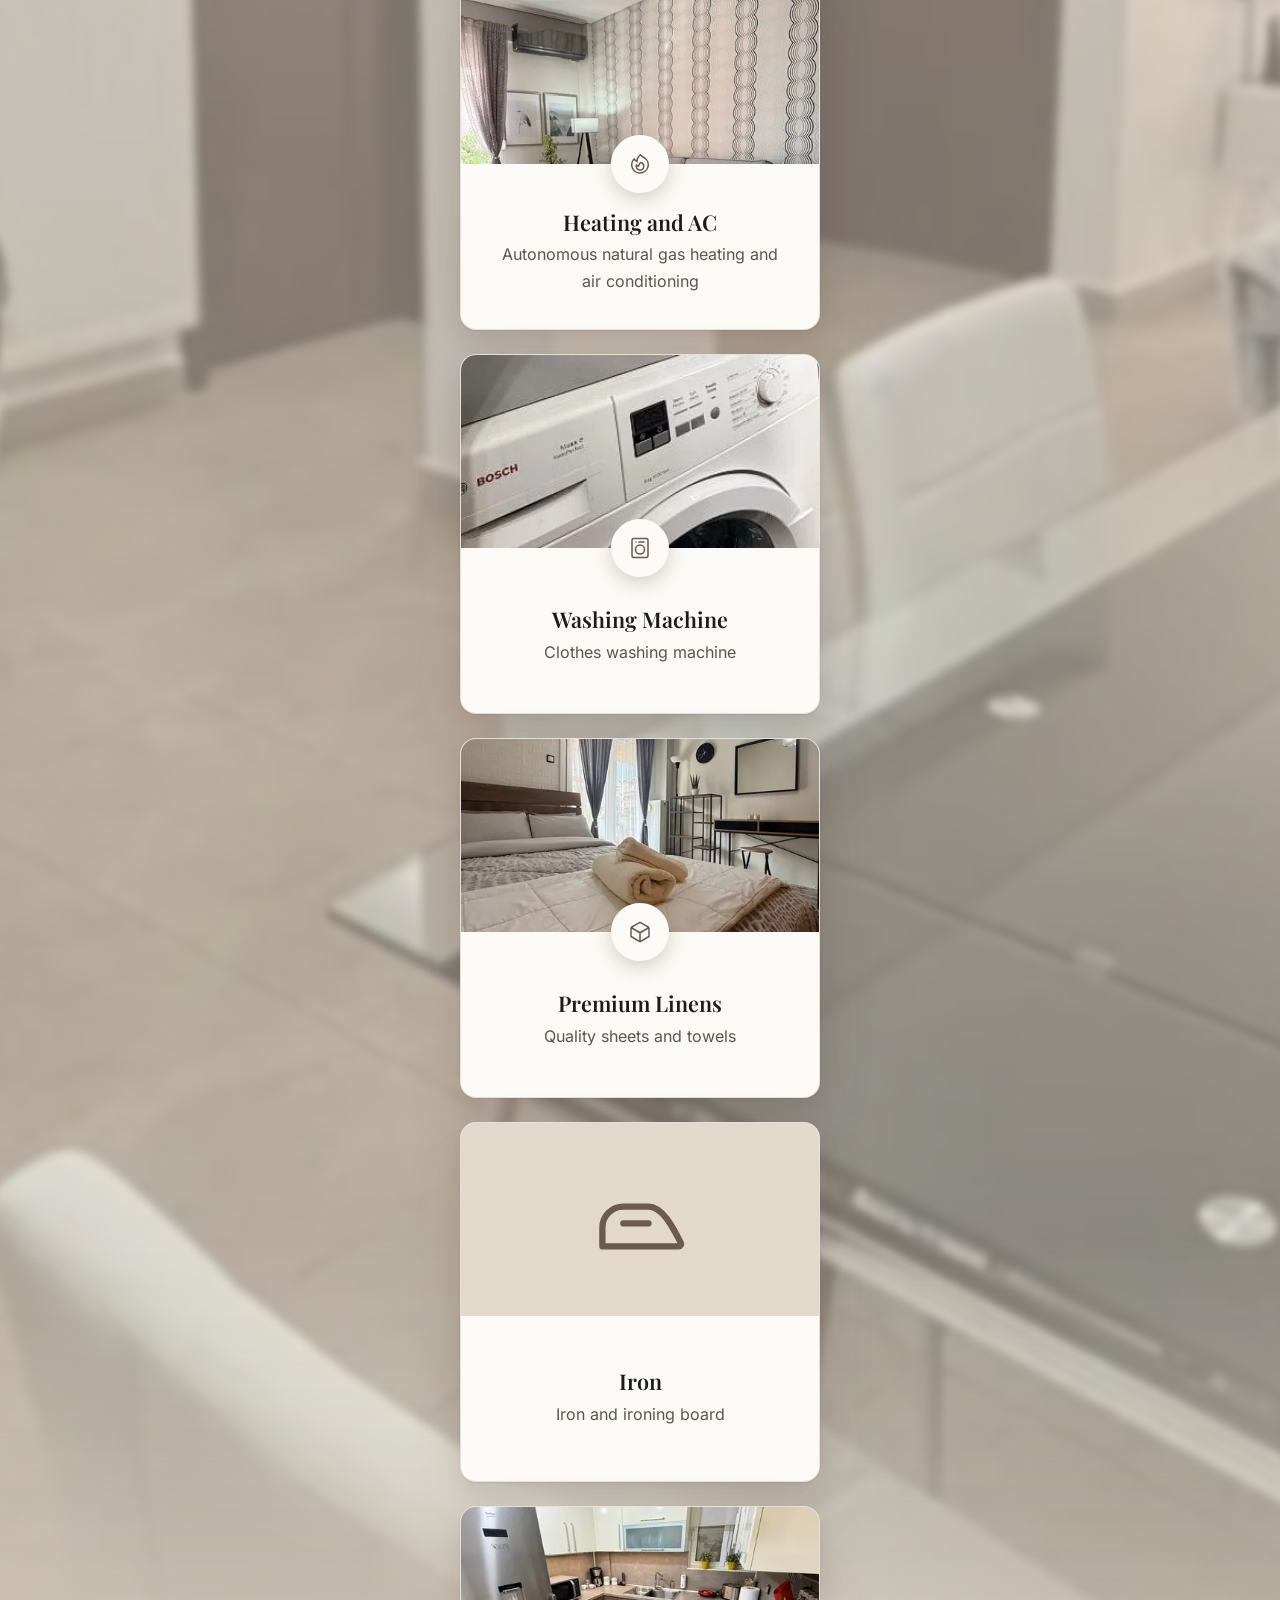
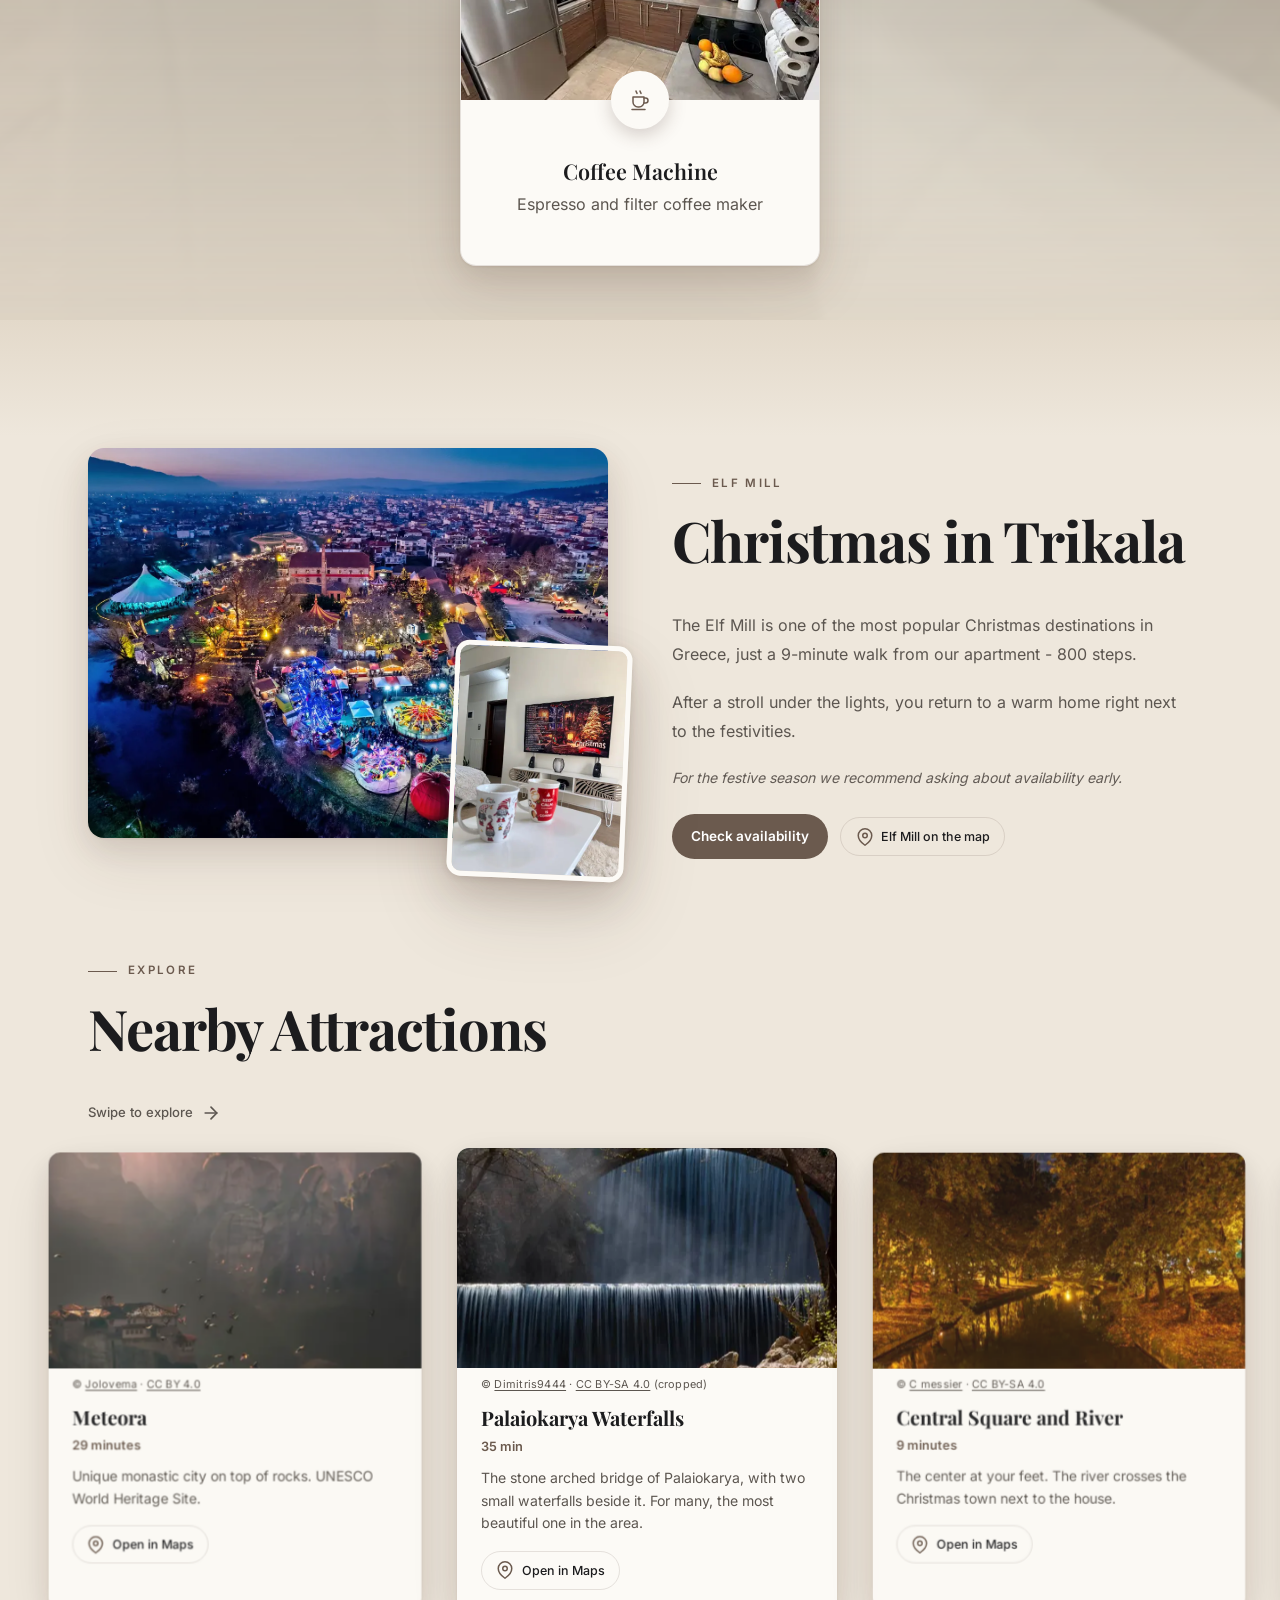
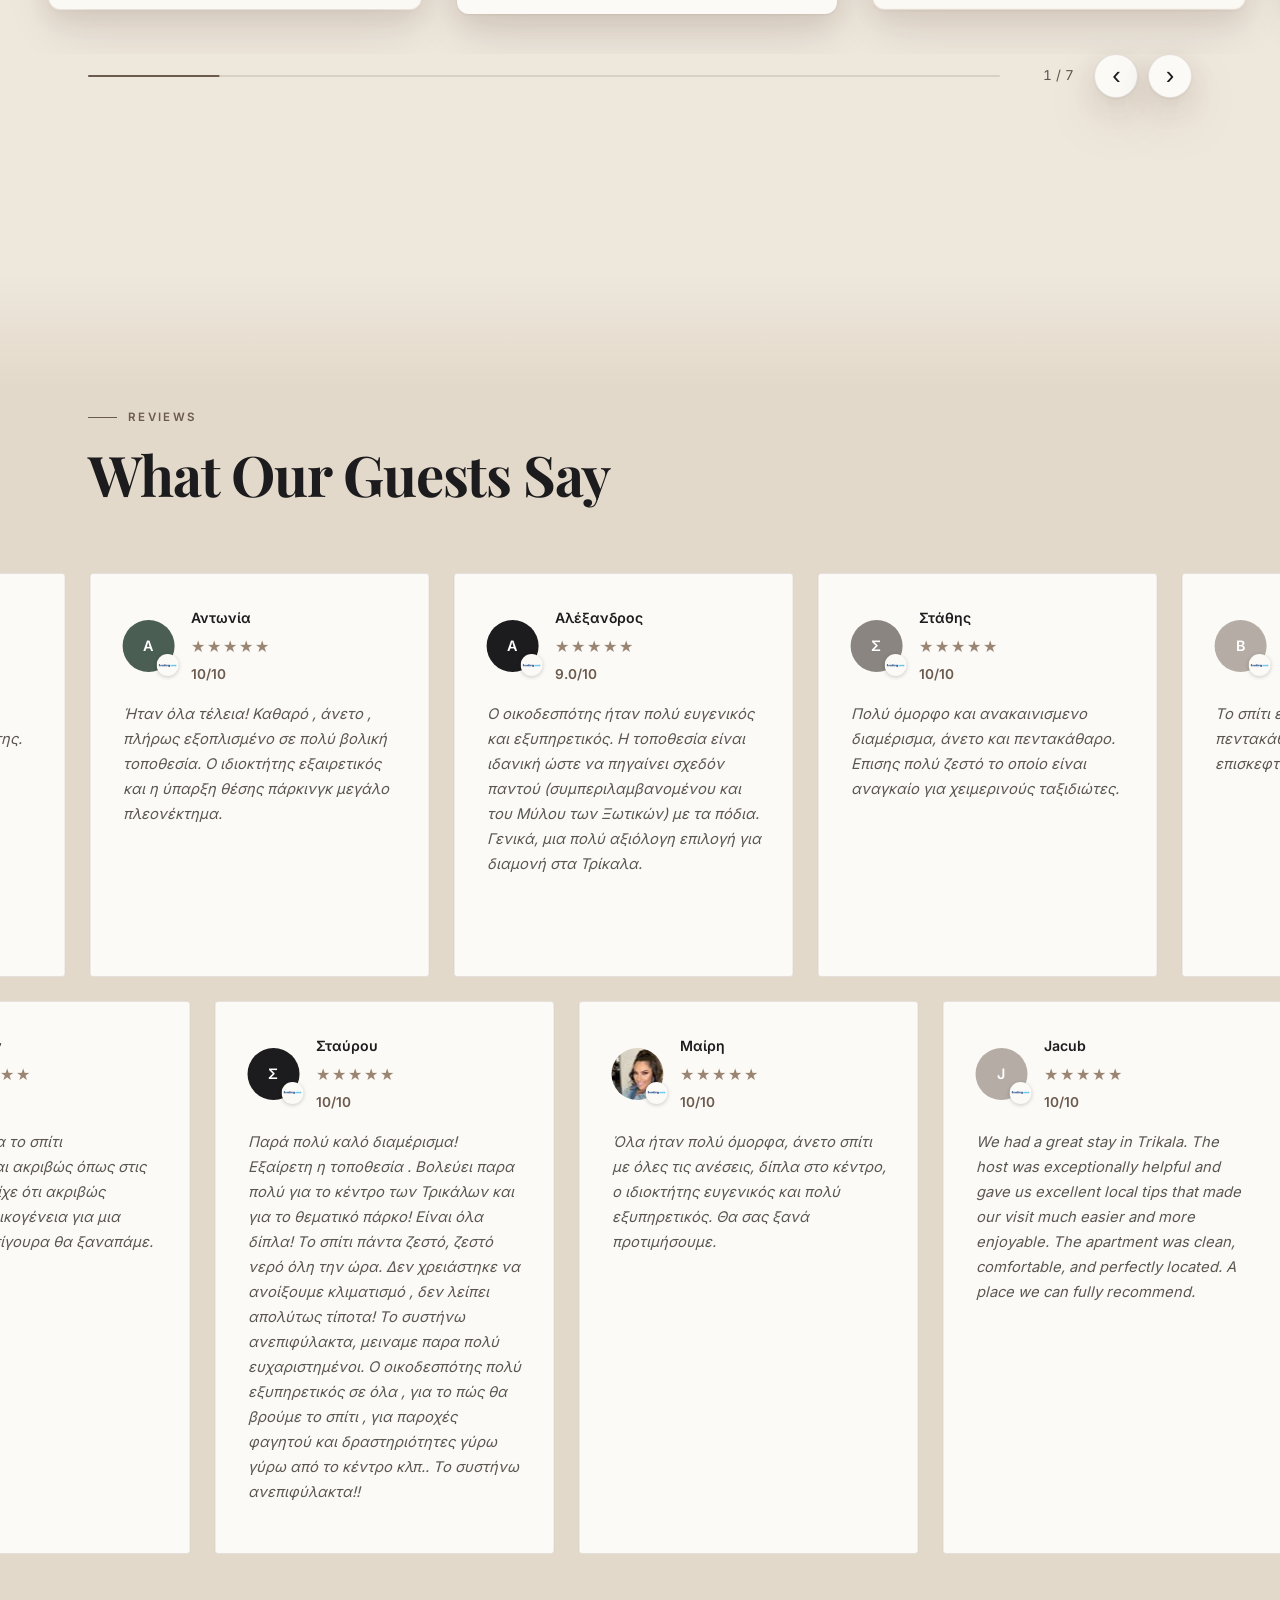
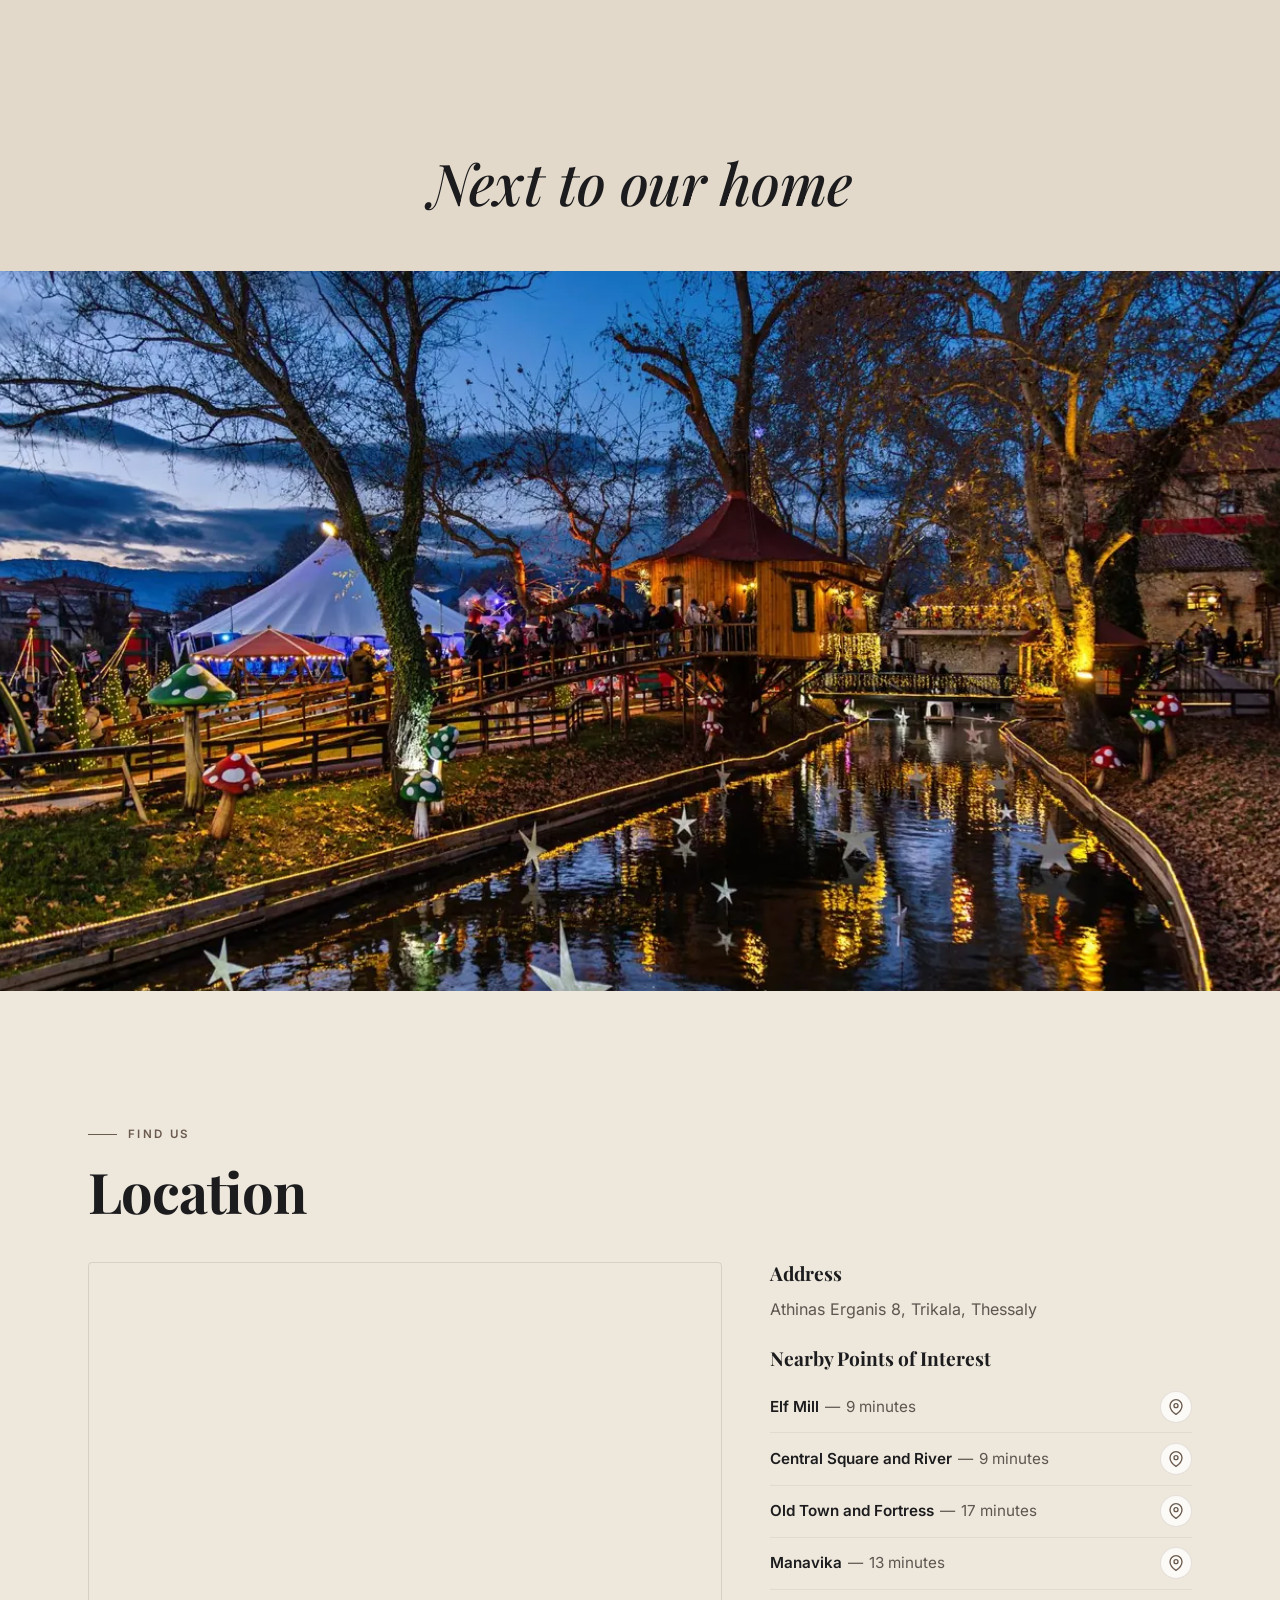
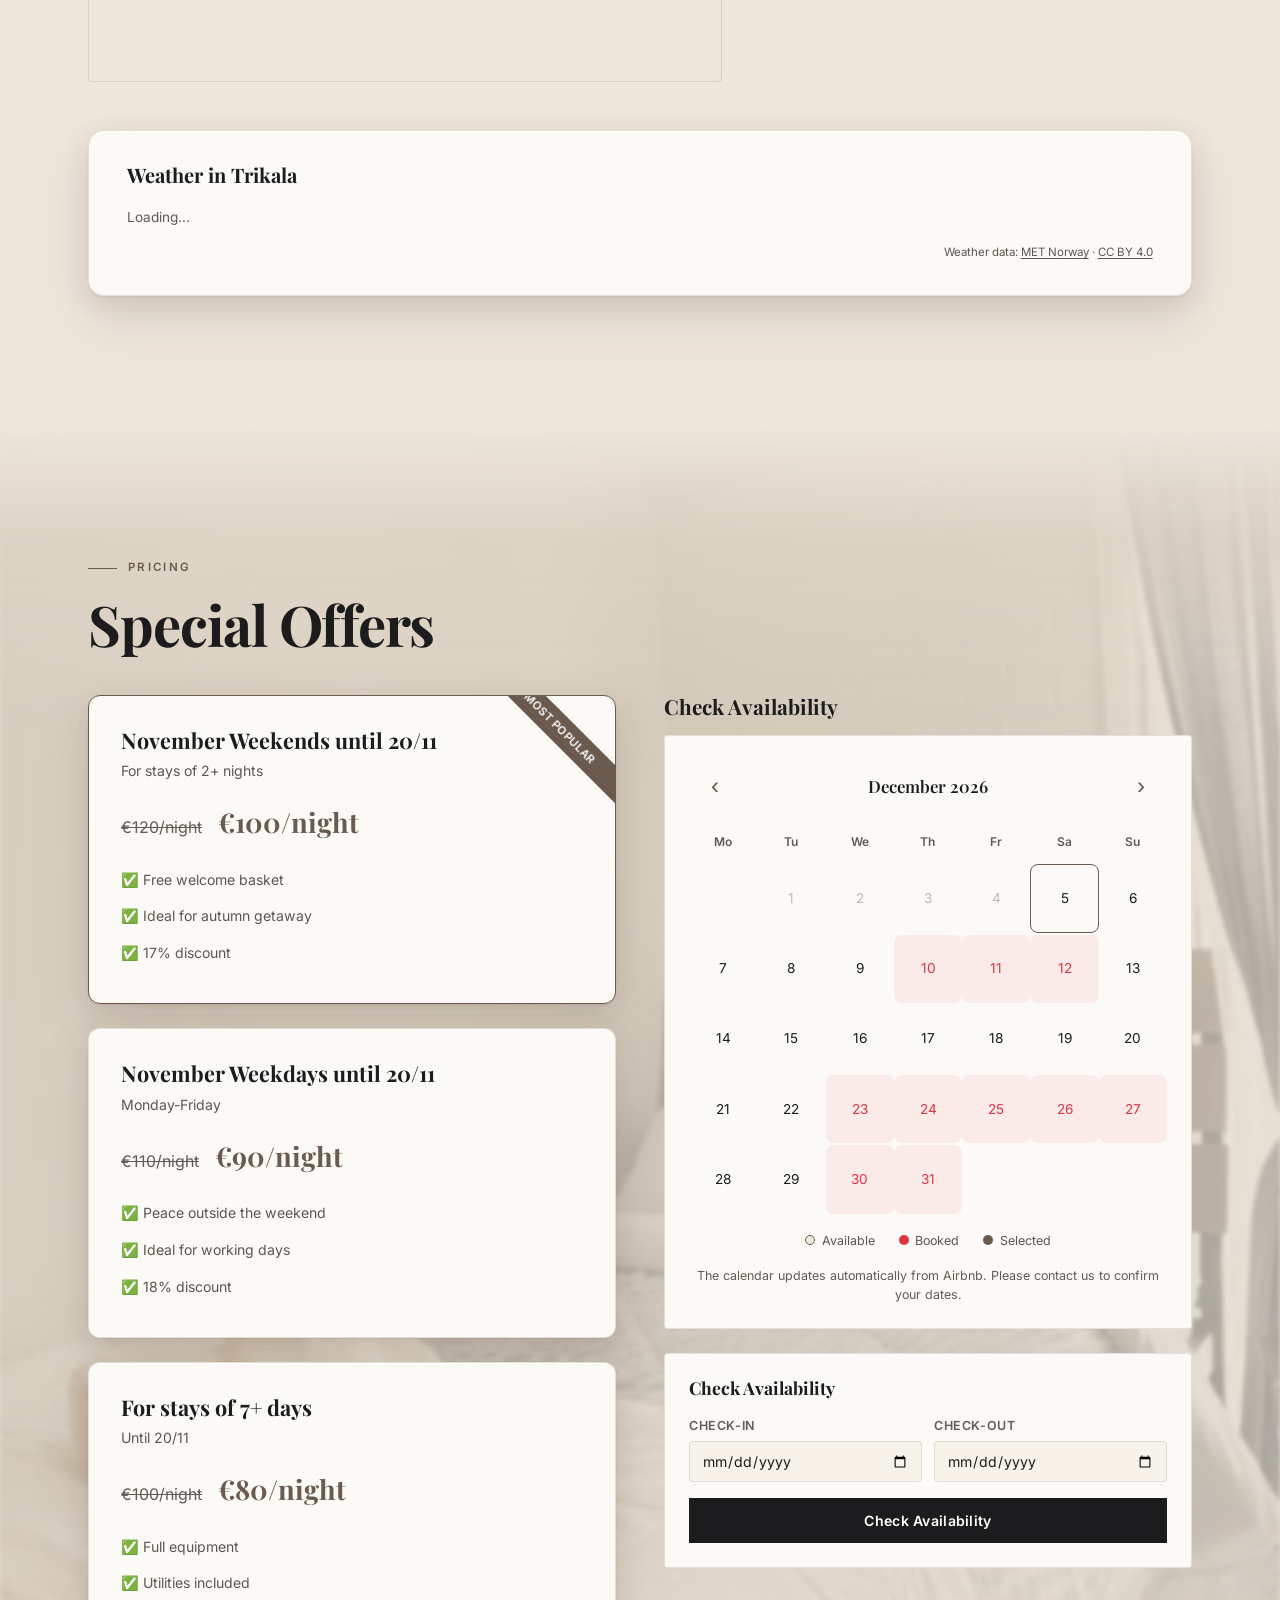
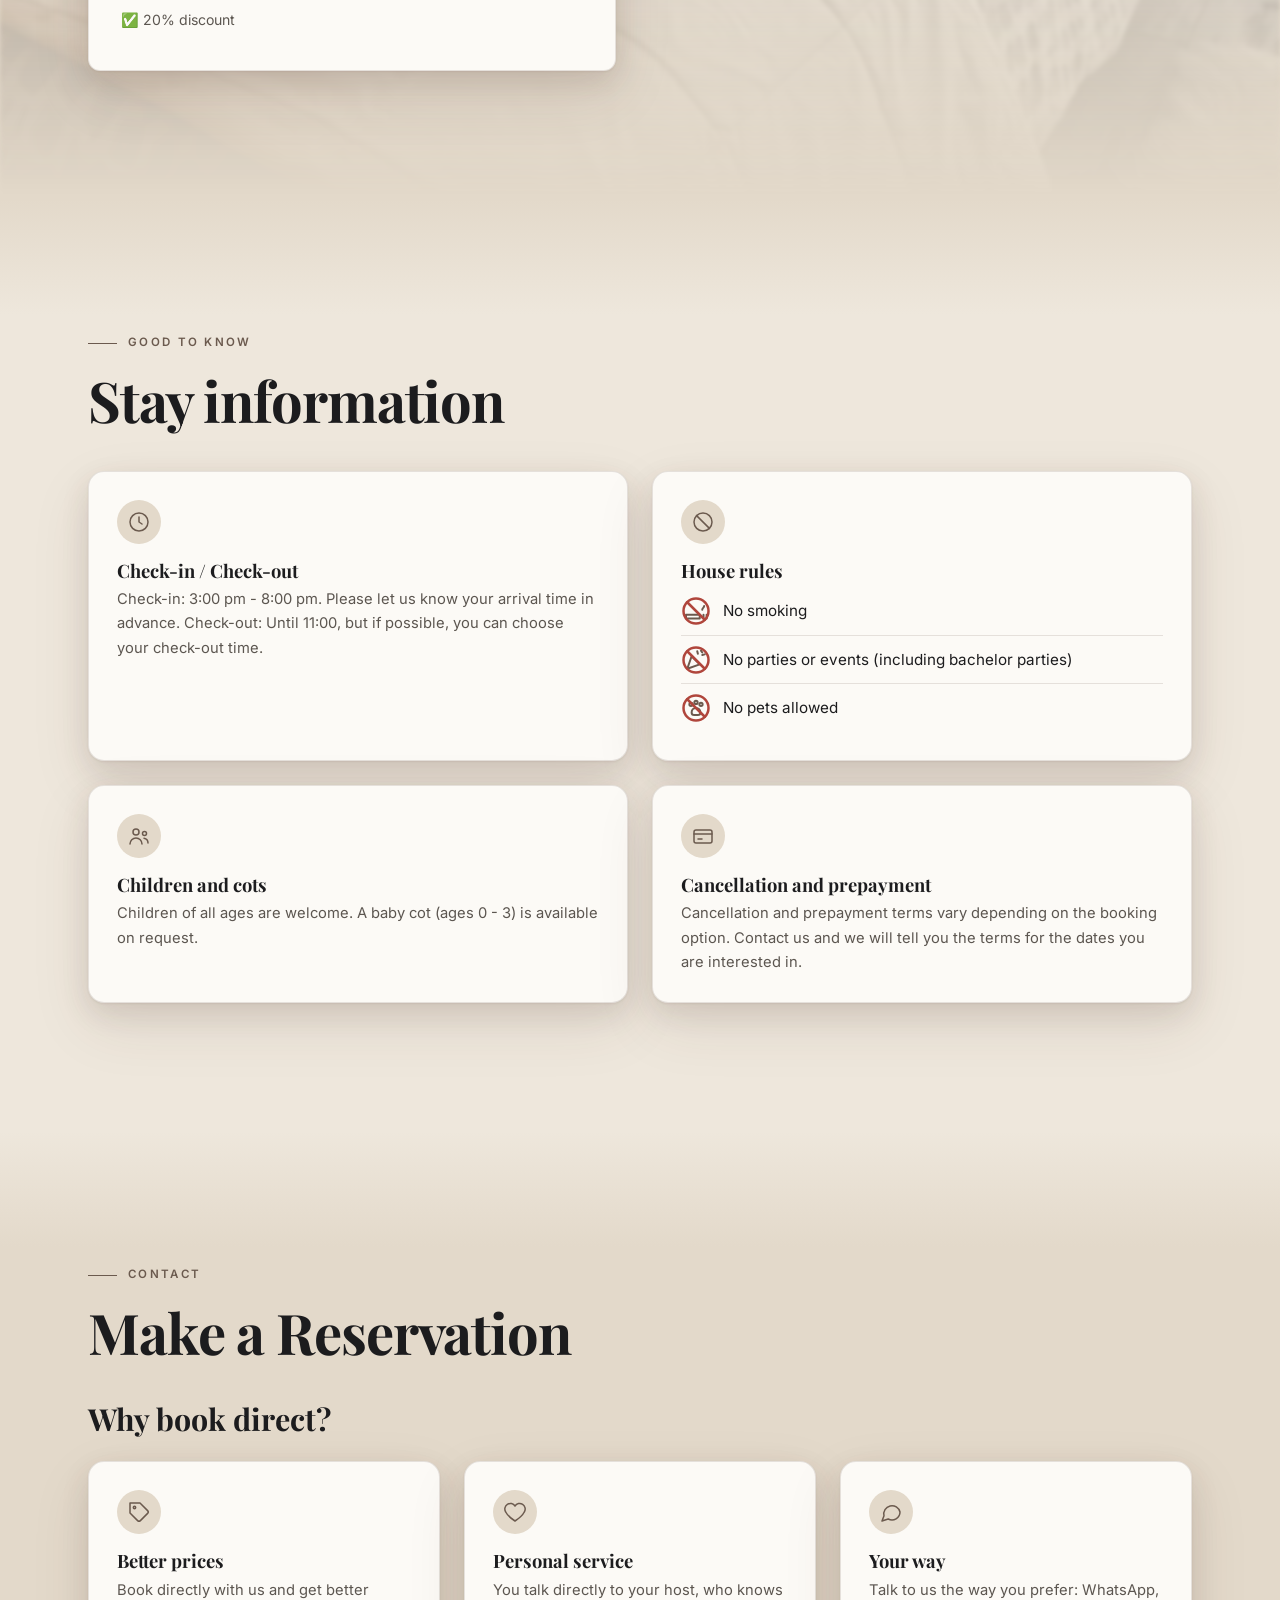
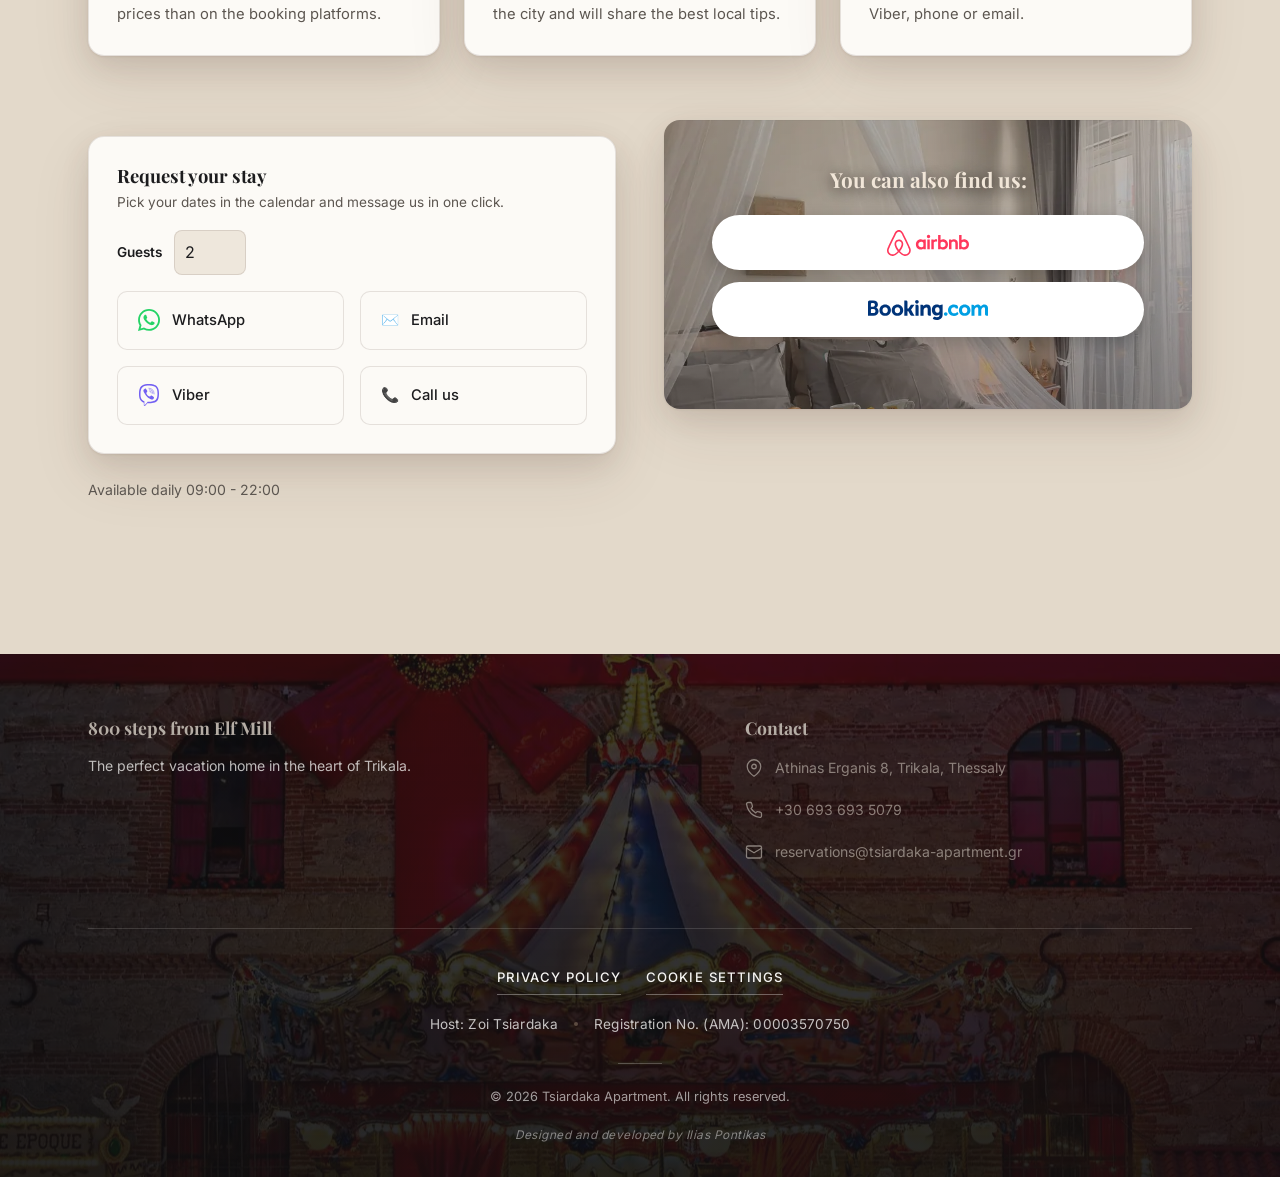
==== commit 86d933a6: "fix: Availability calendar weeks start on Monday (Sunday in the last column) Co-Authored-By: Claude " ====
--- a/en/index.html
+++ b/en/index.html
@@ -64,7 +64,7 @@
     <meta property="place:location:longitude" content="21.764678">
 
     <!-- CSS -->
-    <link rel="stylesheet" href="../css/style.css?v=80906fc4">
+    <link rel="stylesheet" href="../css/style.css?v=e74f0d7f">
     <link href="https://unpkg.com/maplibre-gl@3.6.2/dist/maplibre-gl.css" rel="stylesheet">
     <link rel="stylesheet" href="https://cdn.jsdelivr.net/npm/vanilla-cookieconsent@3/dist/cookieconsent.css">
 
@@ -1177,8 +1177,8 @@
     <script src="https://cdnjs.cloudflare.com/ajax/libs/gsap/3.12.5/TextPlugin.min.js" defer></script>
 <script src="https://unpkg.com/maplibre-gl@3.6.2/dist/maplibre-gl.js" defer></script>
     <script src="https://cdn.jsdelivr.net/npm/vanilla-cookieconsent@3/dist/cookieconsent.umd.js" defer></script>
-    <script src="../js/language-switcher.js?v=80906fc4" defer></script>
+    <script src="../js/language-switcher.js?v=e74f0d7f" defer></script>
     <!-- Modular entry point -->
-    <script type="module" src="../js/main.js?v=80906fc4"></script>
+    <script type="module" src="../js/main.js?v=e74f0d7f"></script>
 </body>
 </html>
--- a/css/style.css
+++ b/css/style.css
@@ -904,7 +904,8 @@
 }
 /* Desktop: square cards - photo on top, icon badge overlapping it, text below (phones keep compact rows) */
 @media (min-width: 769px) {
-    #amenities.section-padding { padding-top: clamp(3.5rem, 6vw, 5.5rem); }
+    /* the section is pinned while the cards stack, so it has to fit inside the window: padding and card size follow the window HEIGHT */
+    #amenities.section-padding { padding-top: clamp(2.5rem, 7vh, 5.5rem); padding-bottom: clamp(2rem, 6vh, 5rem); }
     .amenity-card {
         position: relative;
         grid-template-columns: 1fr;
@@ -913,8 +914,8 @@
         align-items: start;
         text-align: center;
         gap: 0;
-        width: min(430px, 46vh);
-        min-width: 300px;
+        width: min(430px, 40vh);
+        min-width: 280px;
         aspect-ratio: 1 / 1;
         min-height: 0;
         margin: 0 auto;
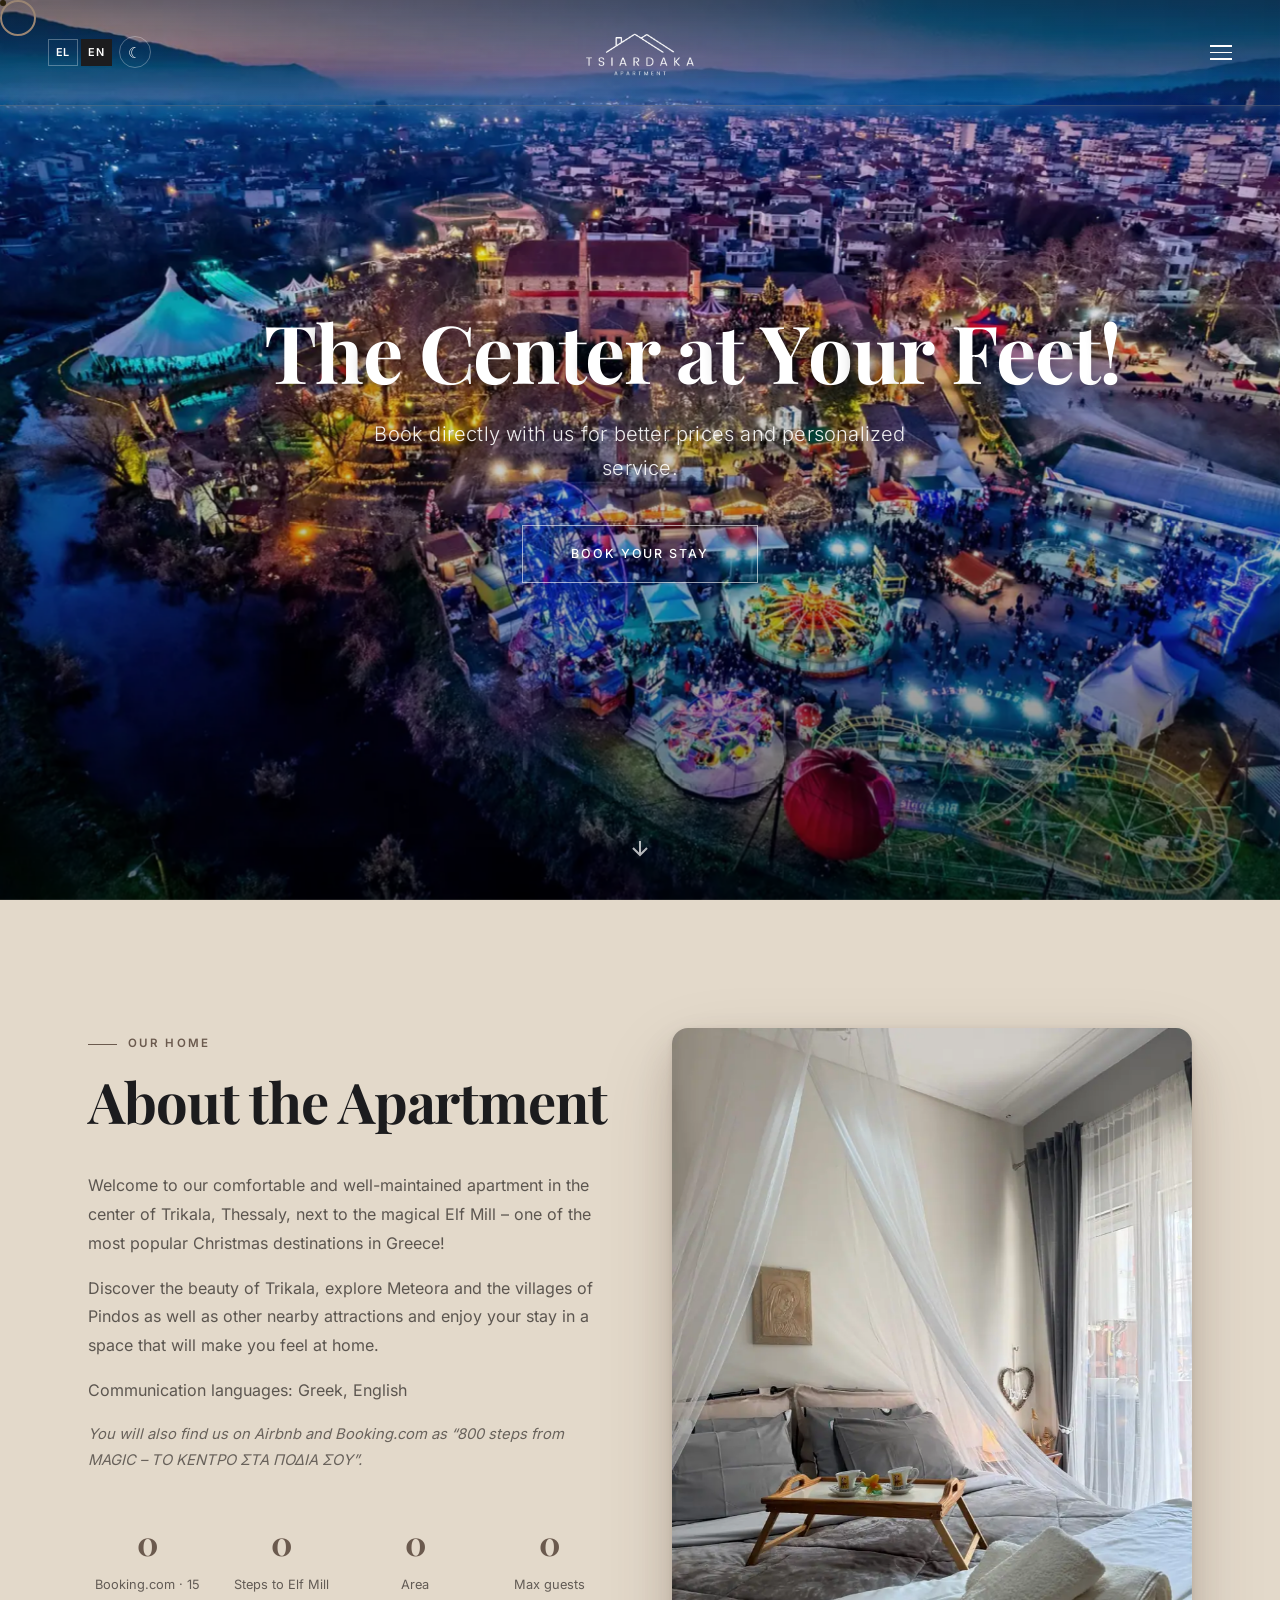
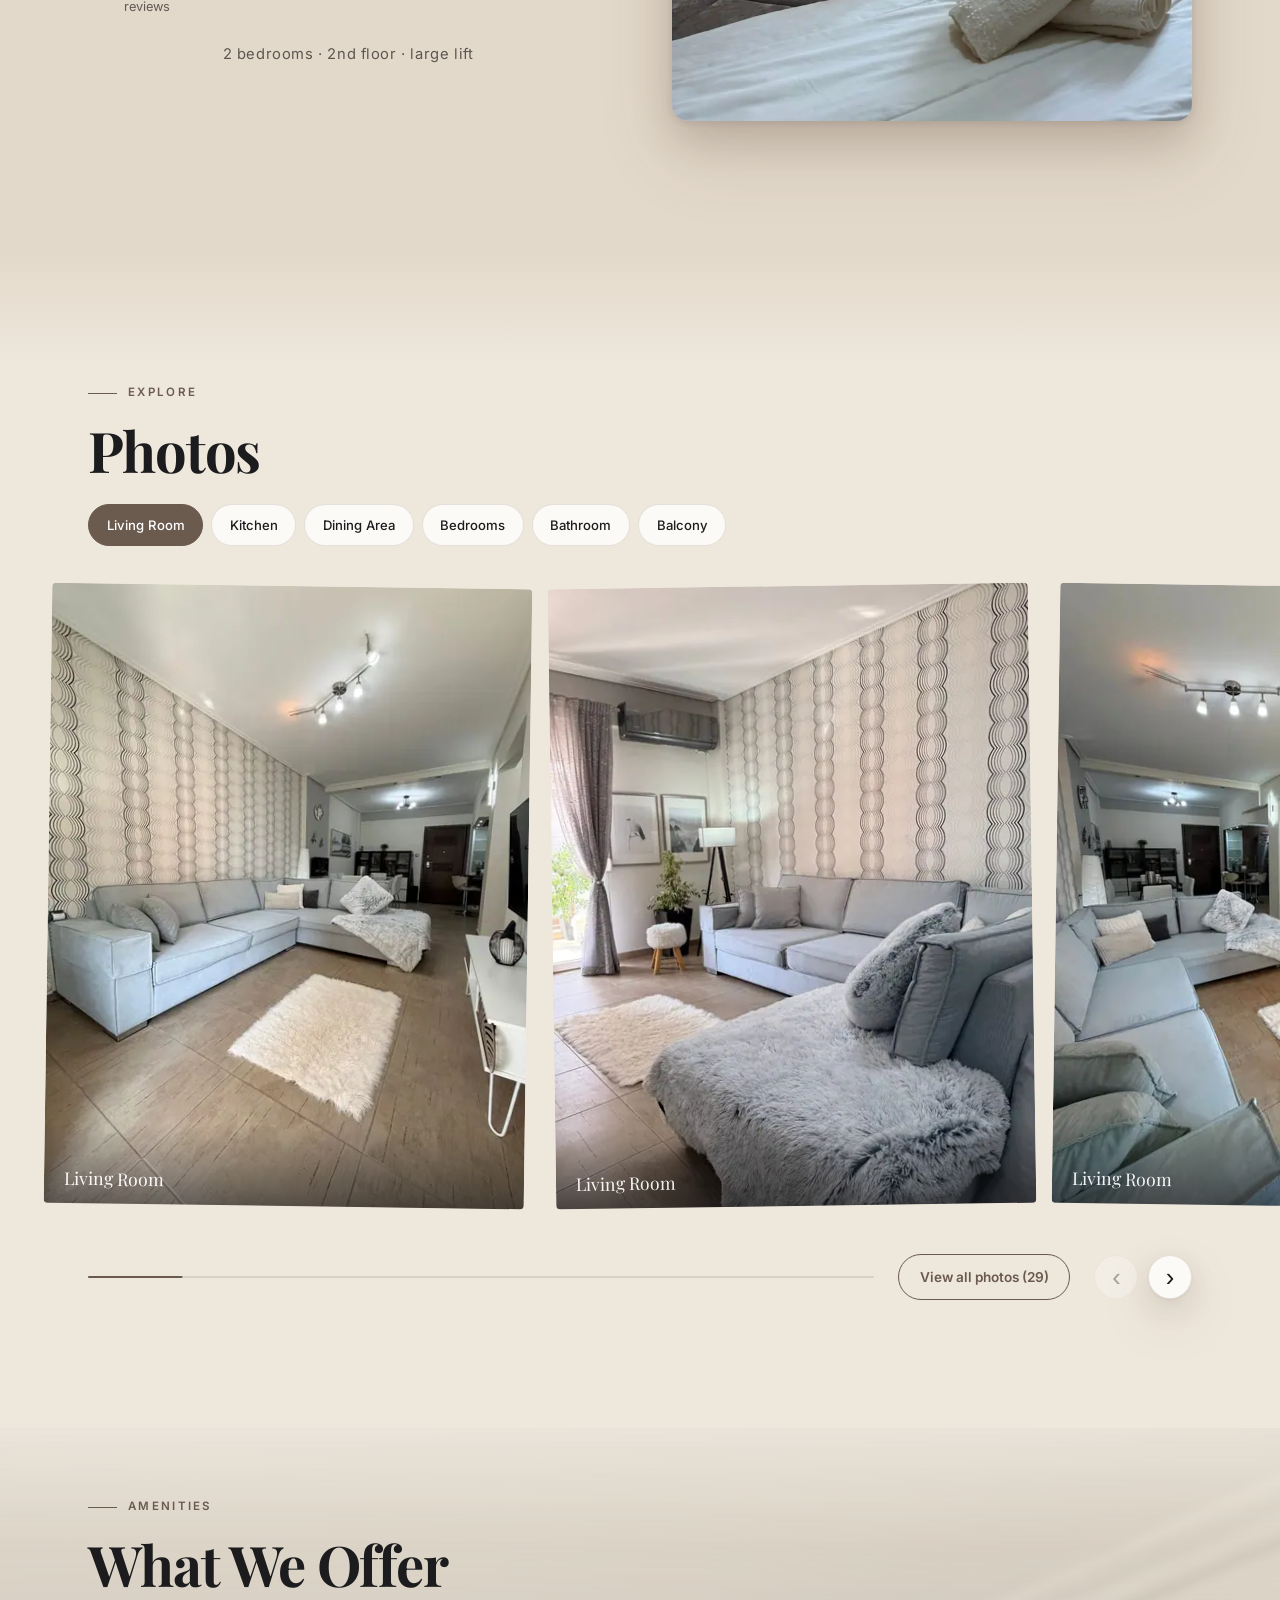
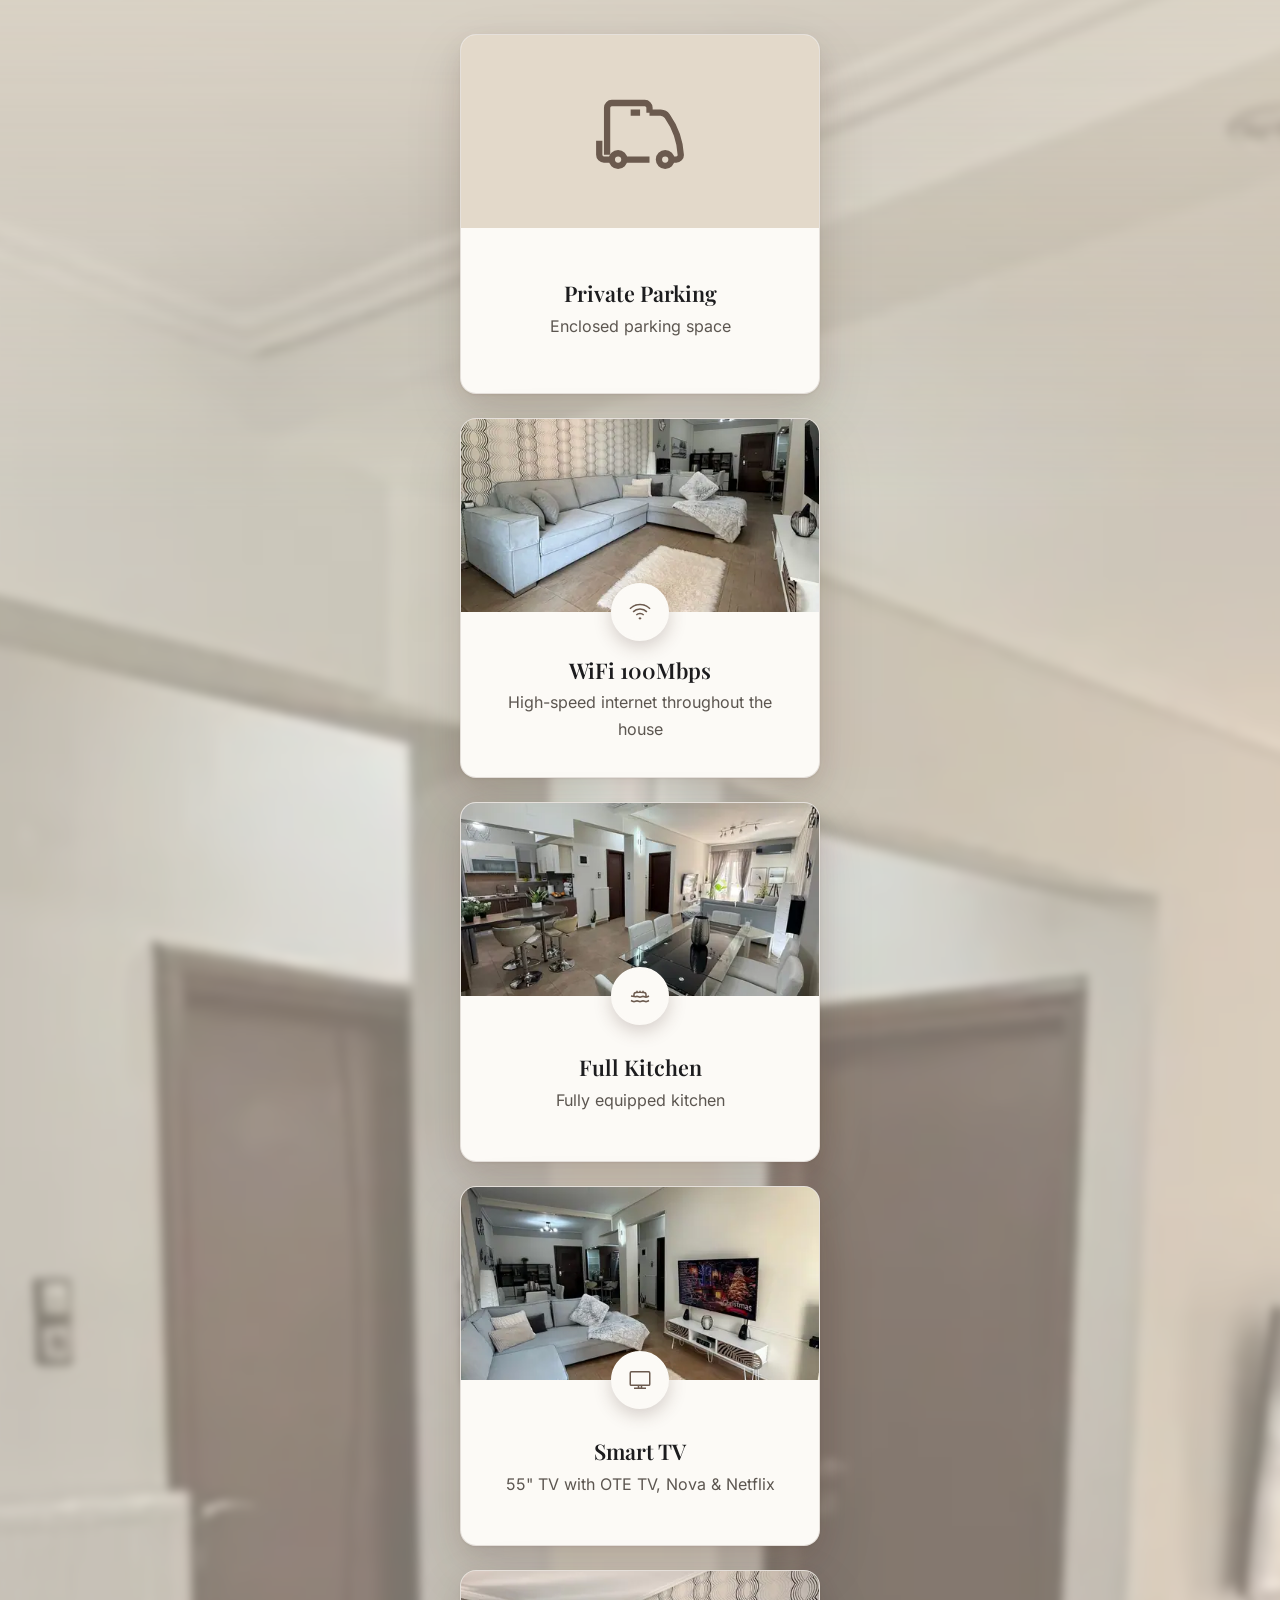
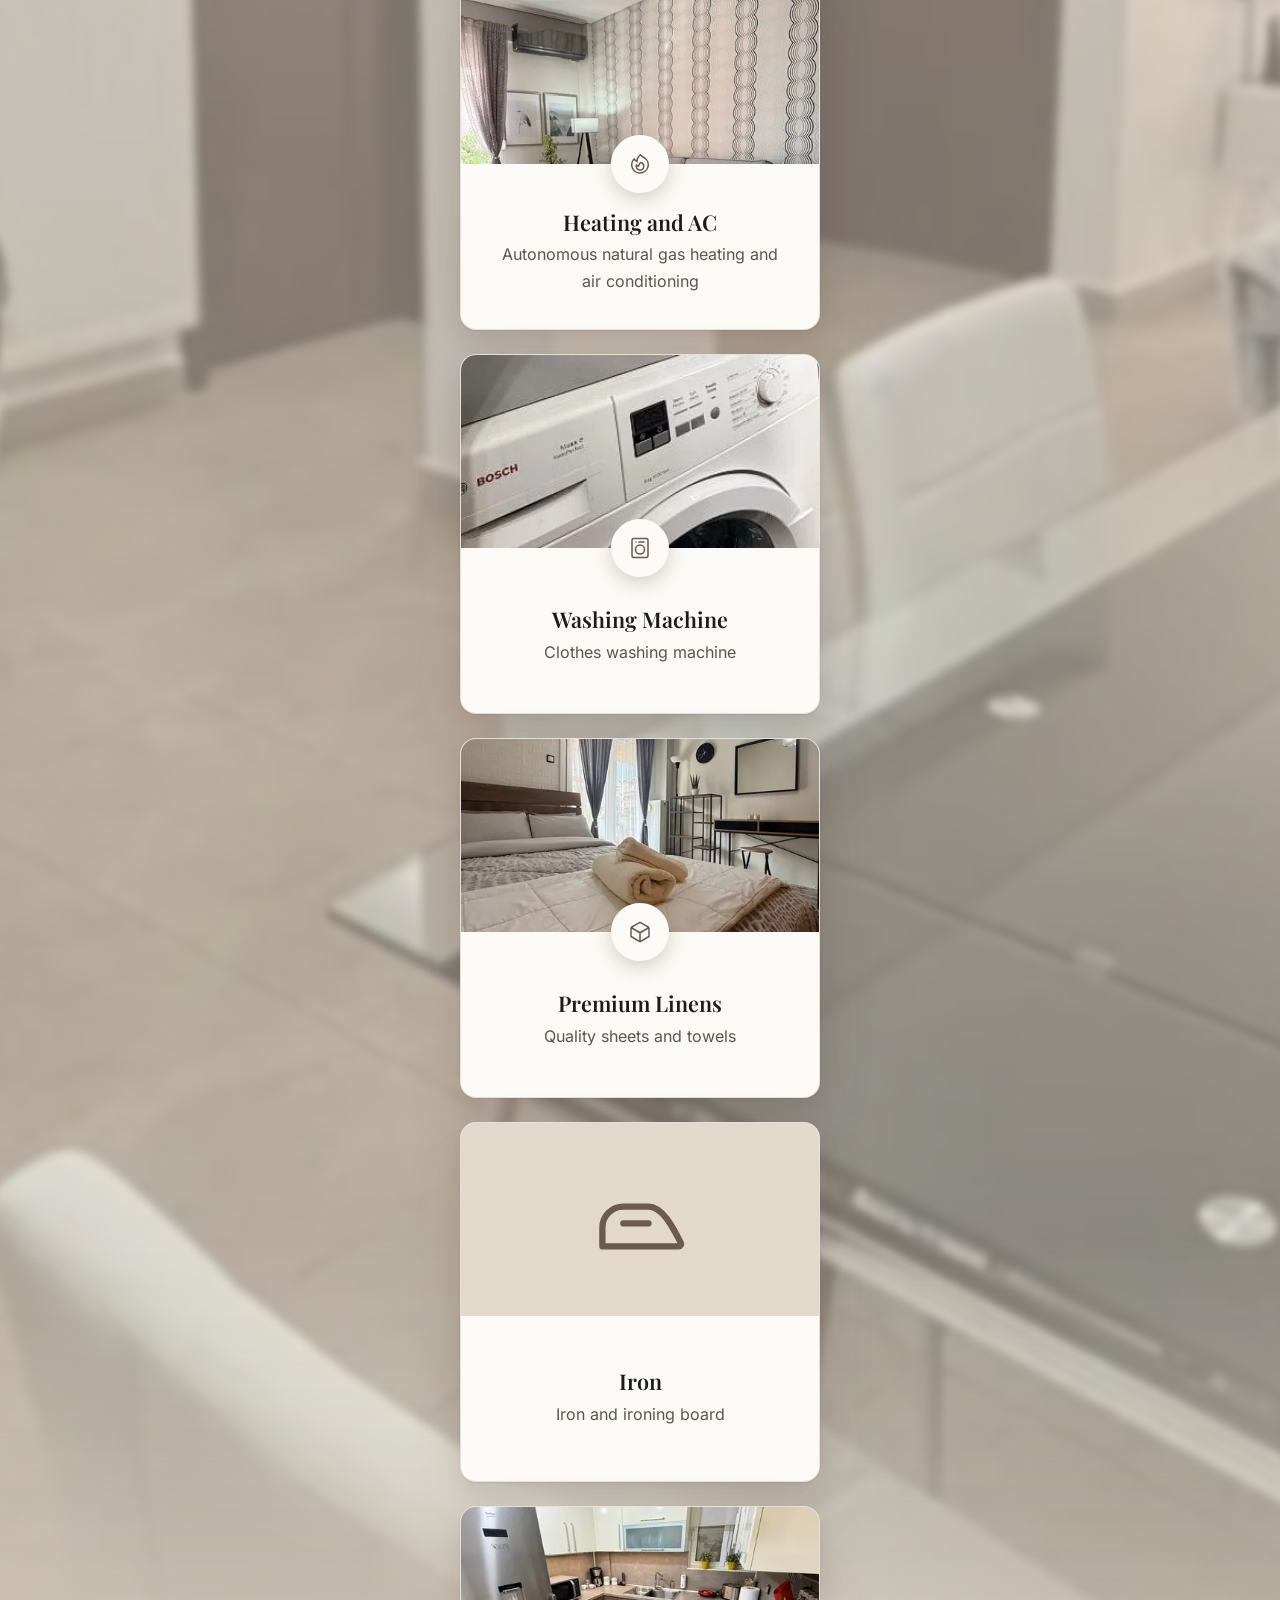
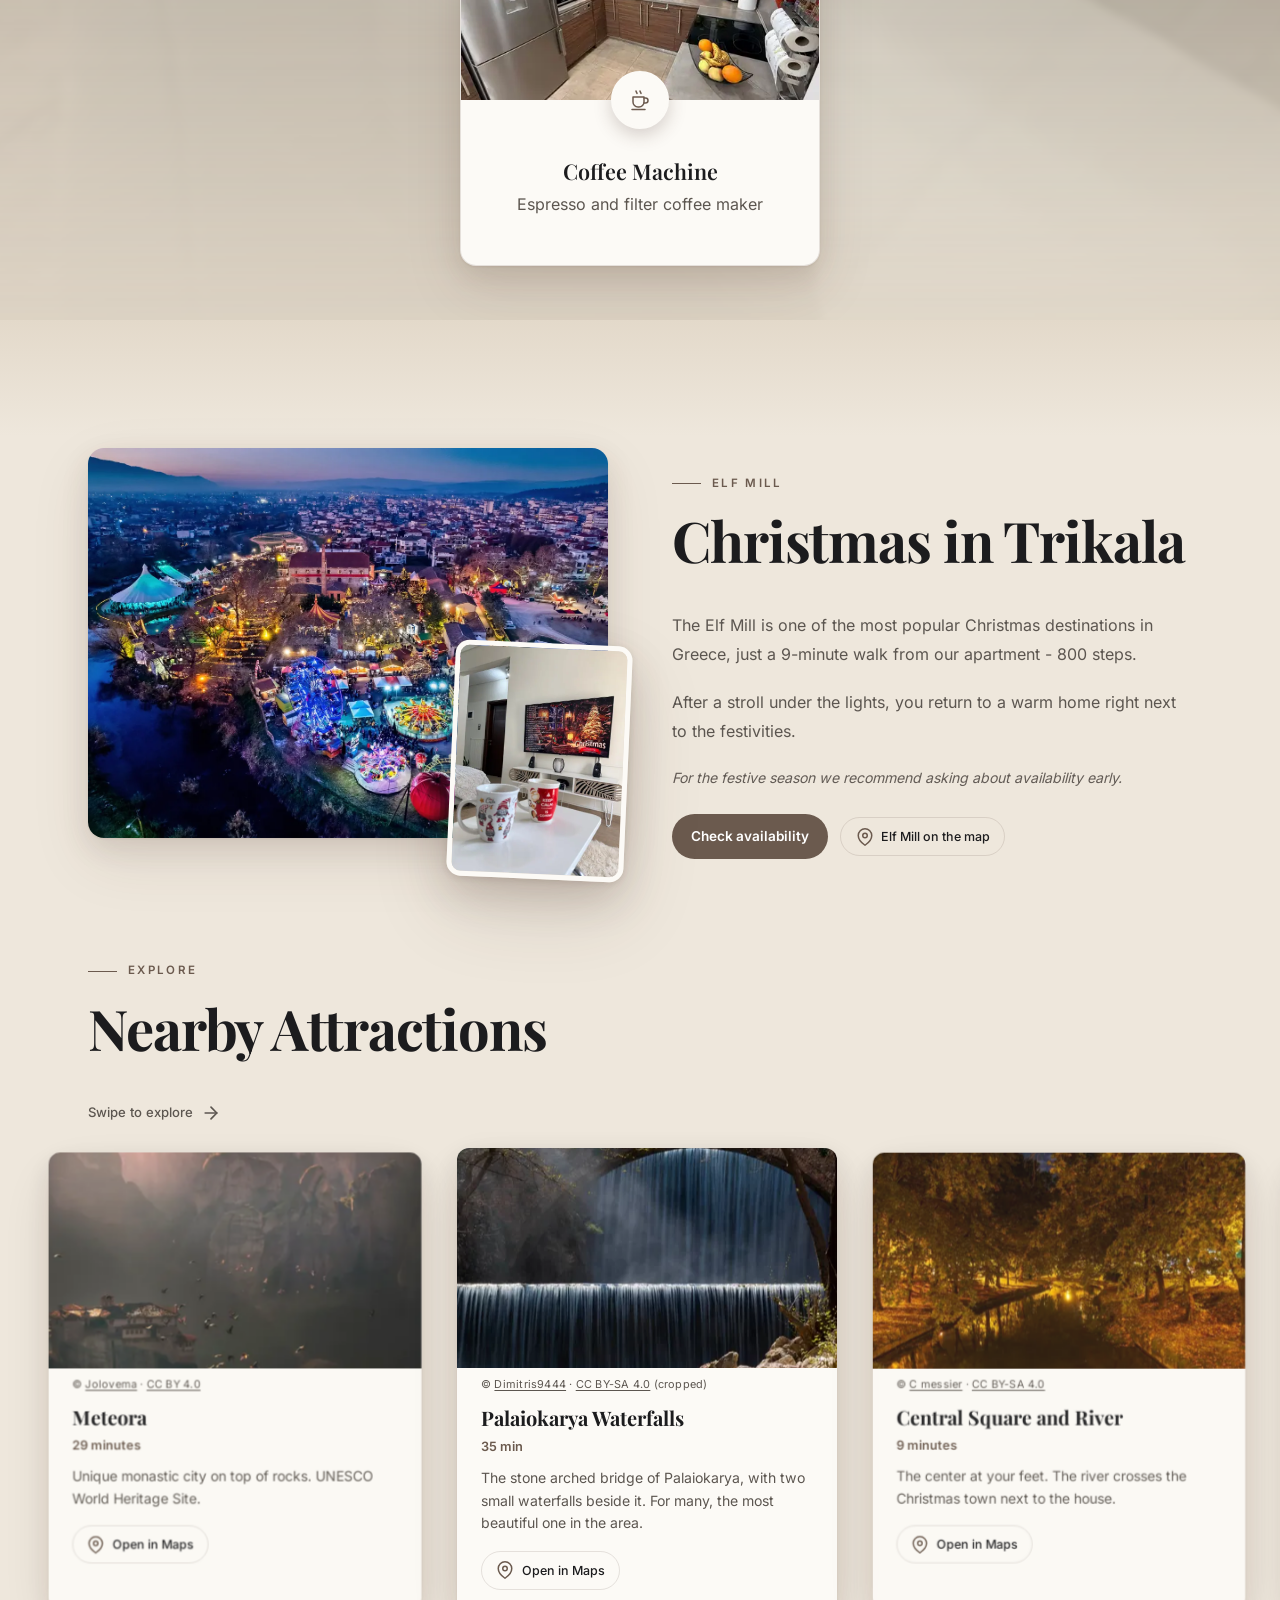
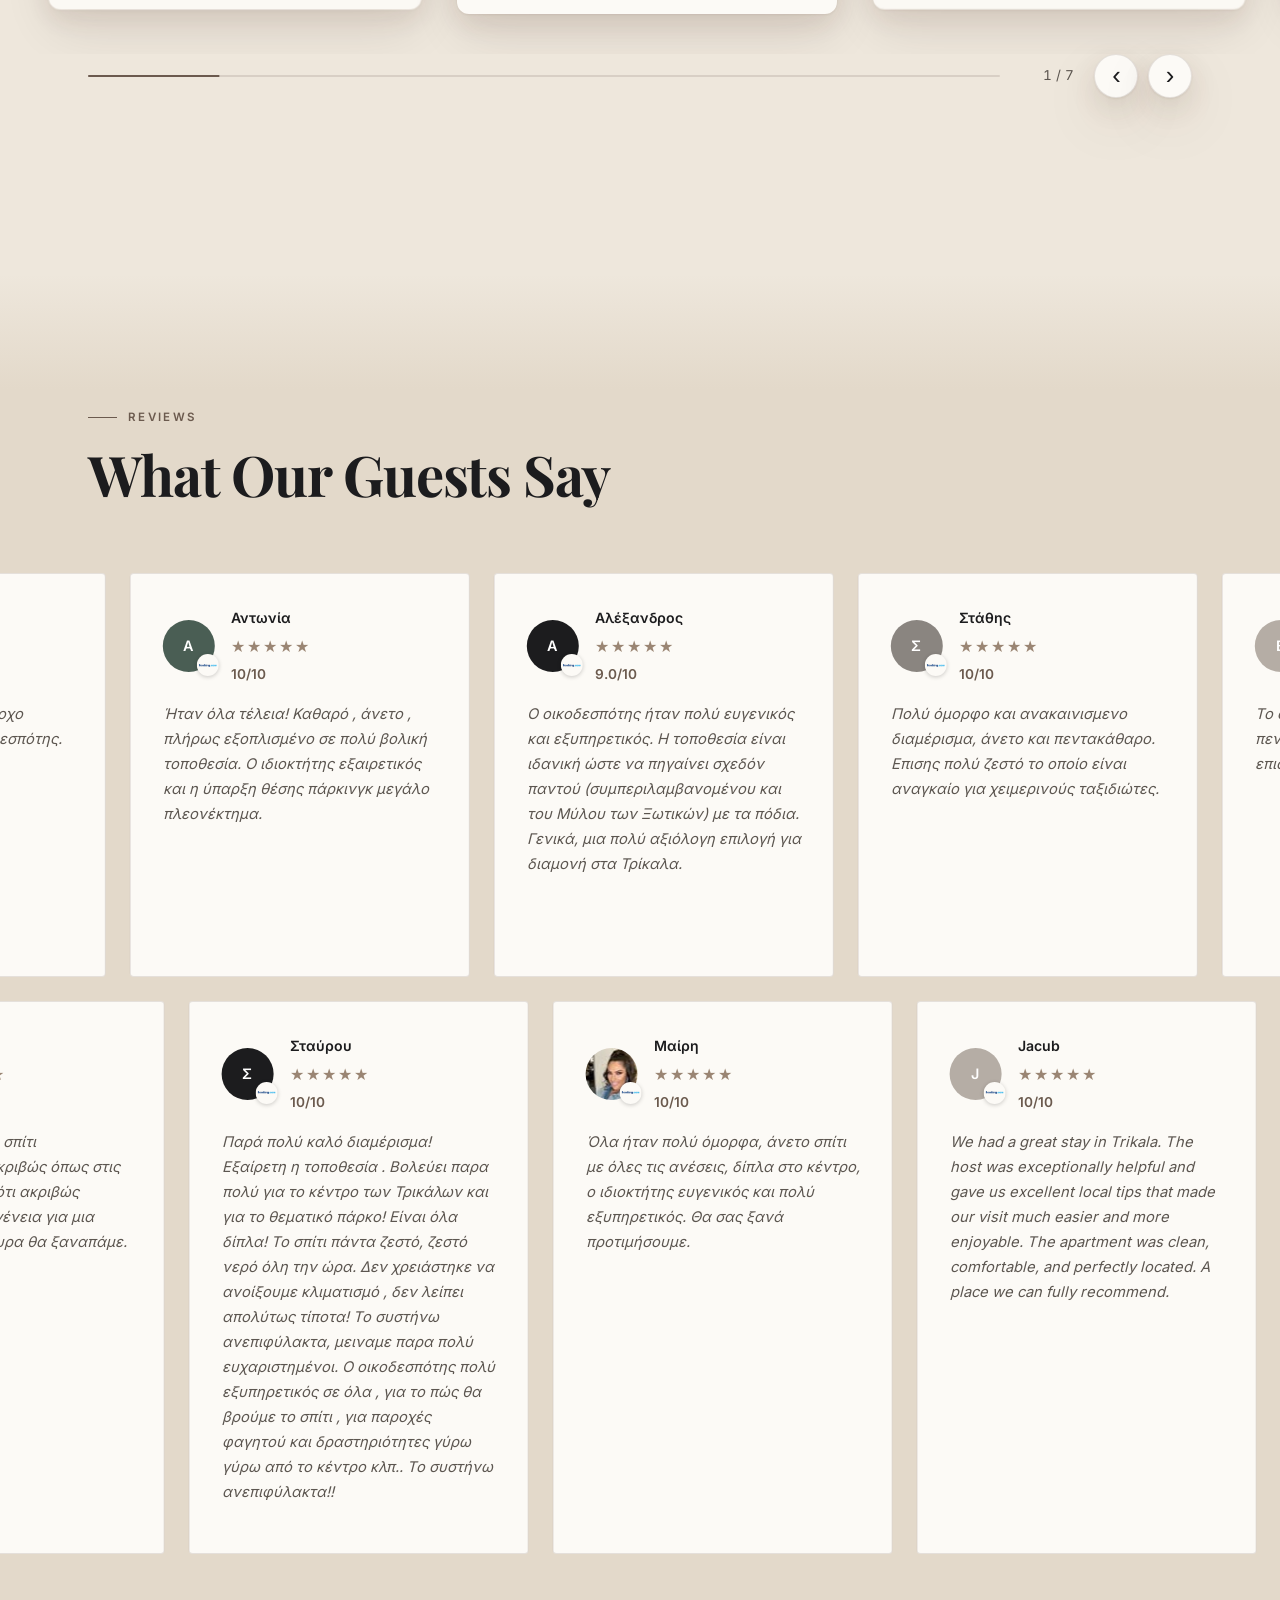
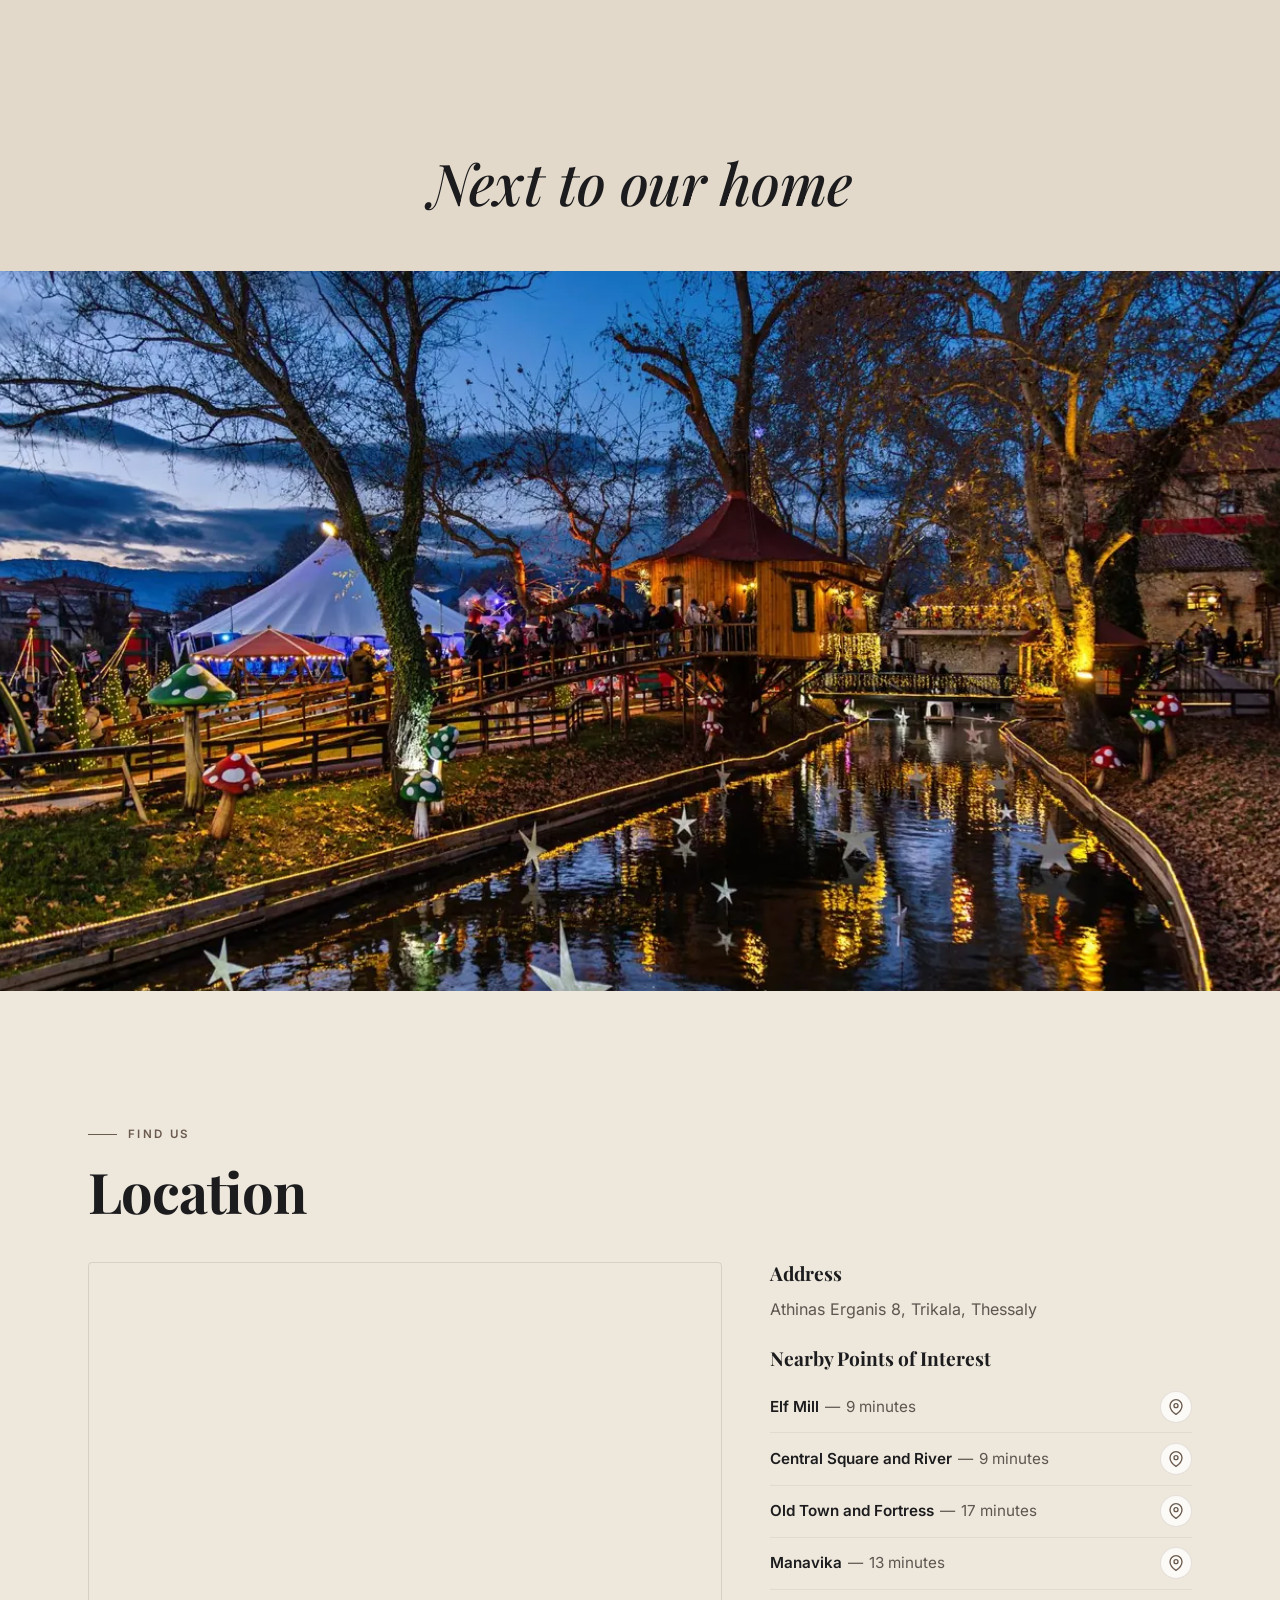
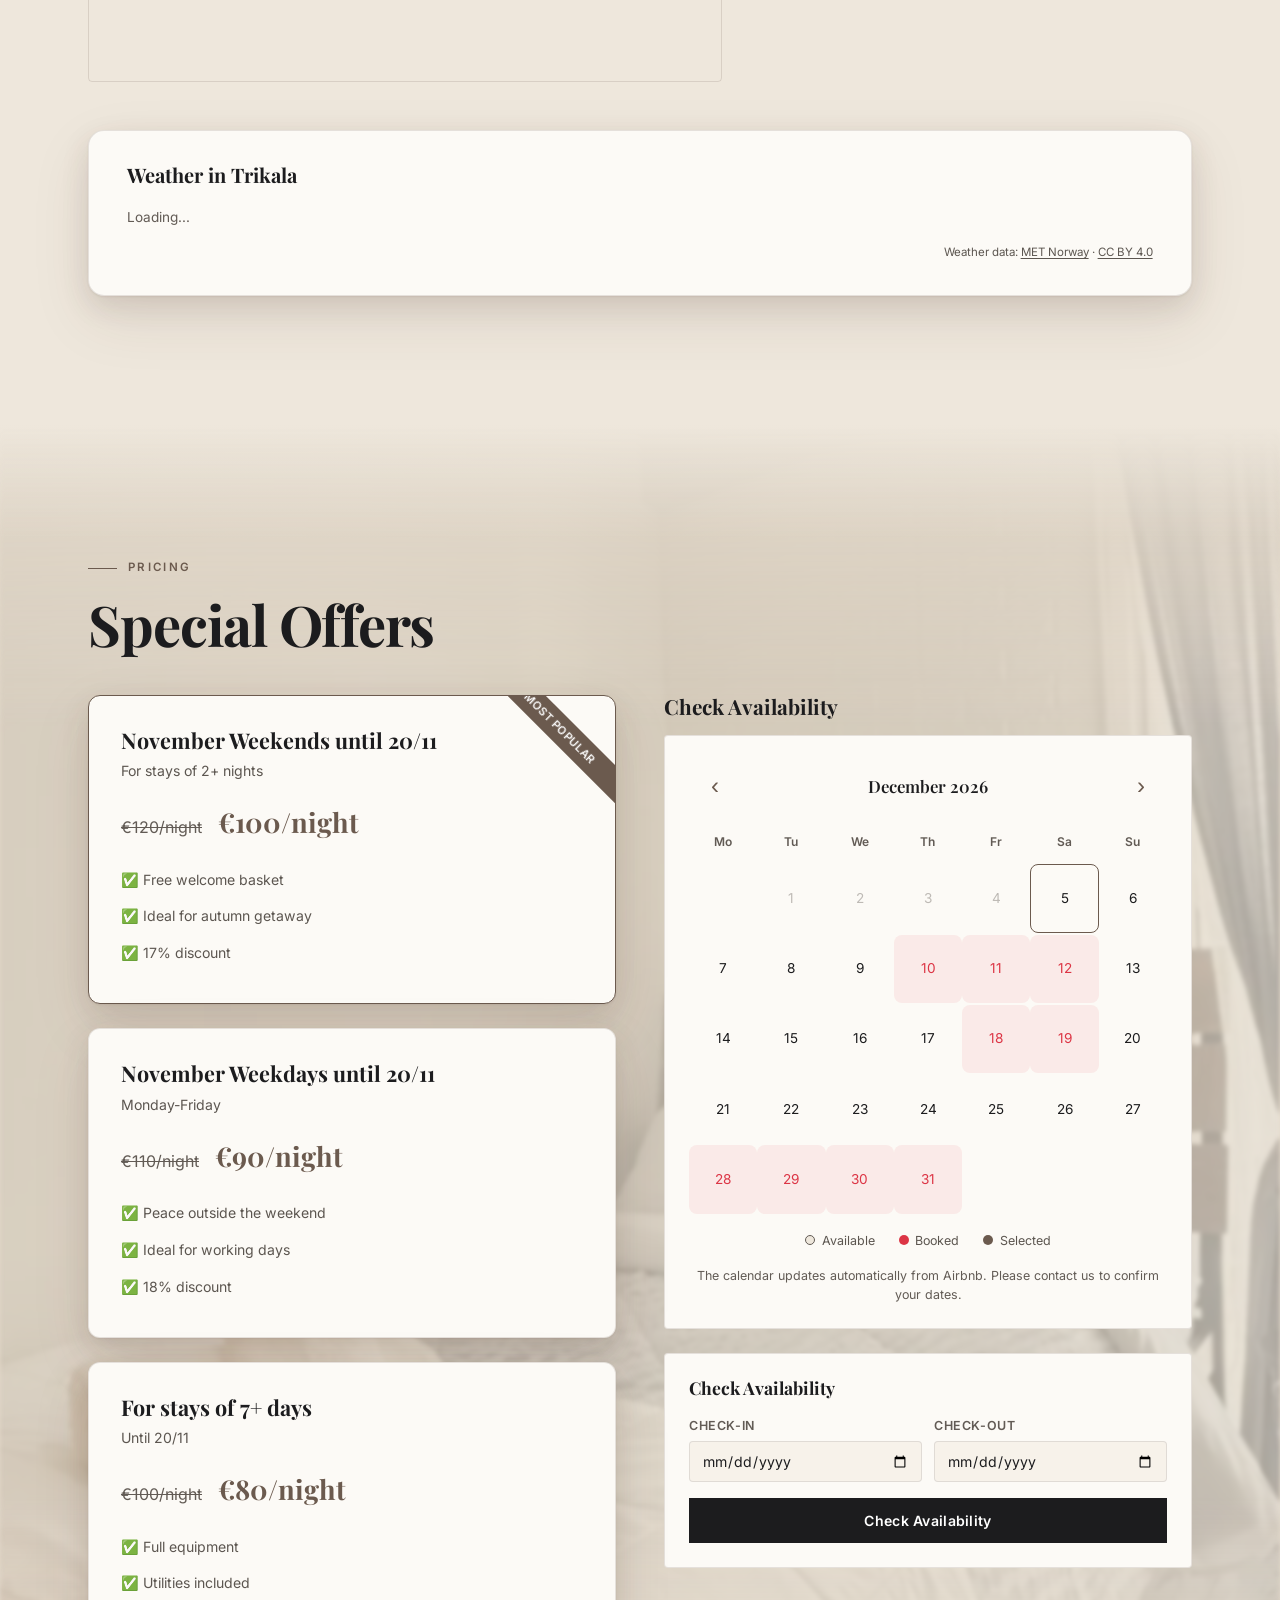
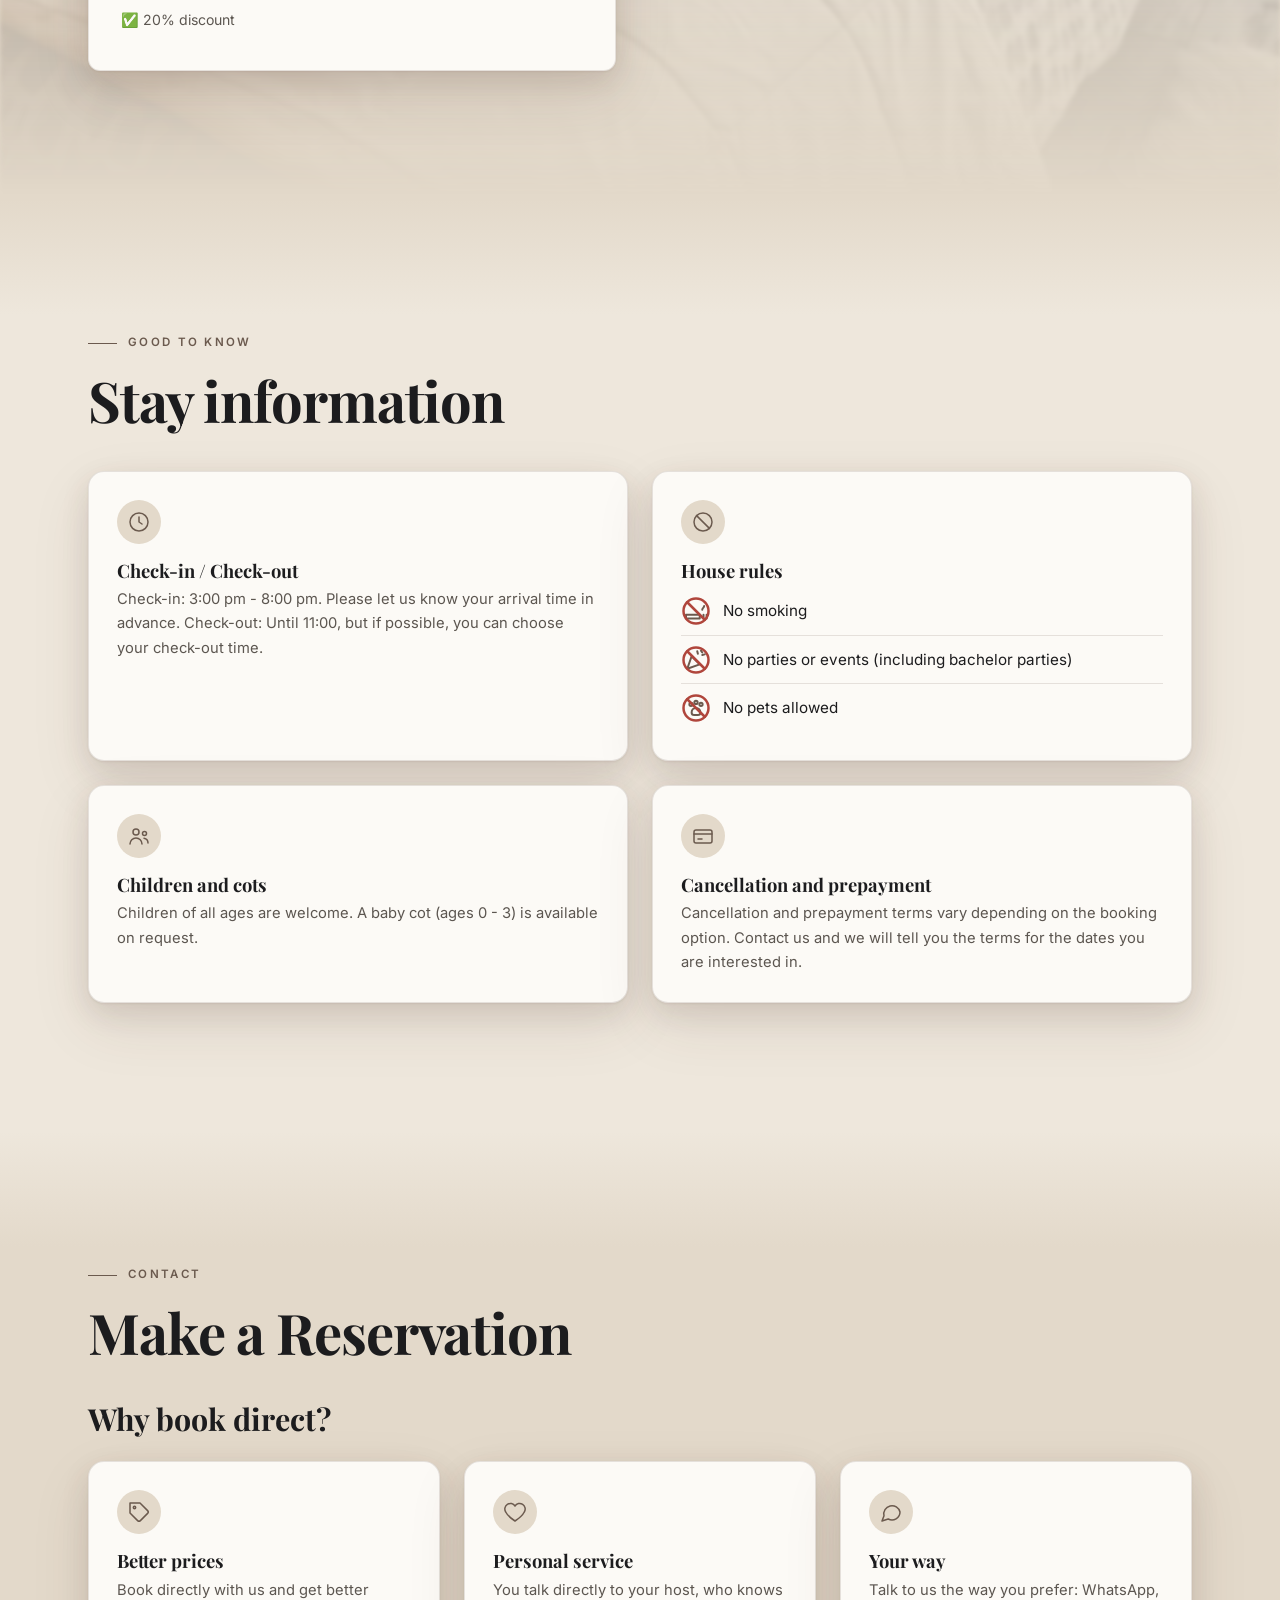
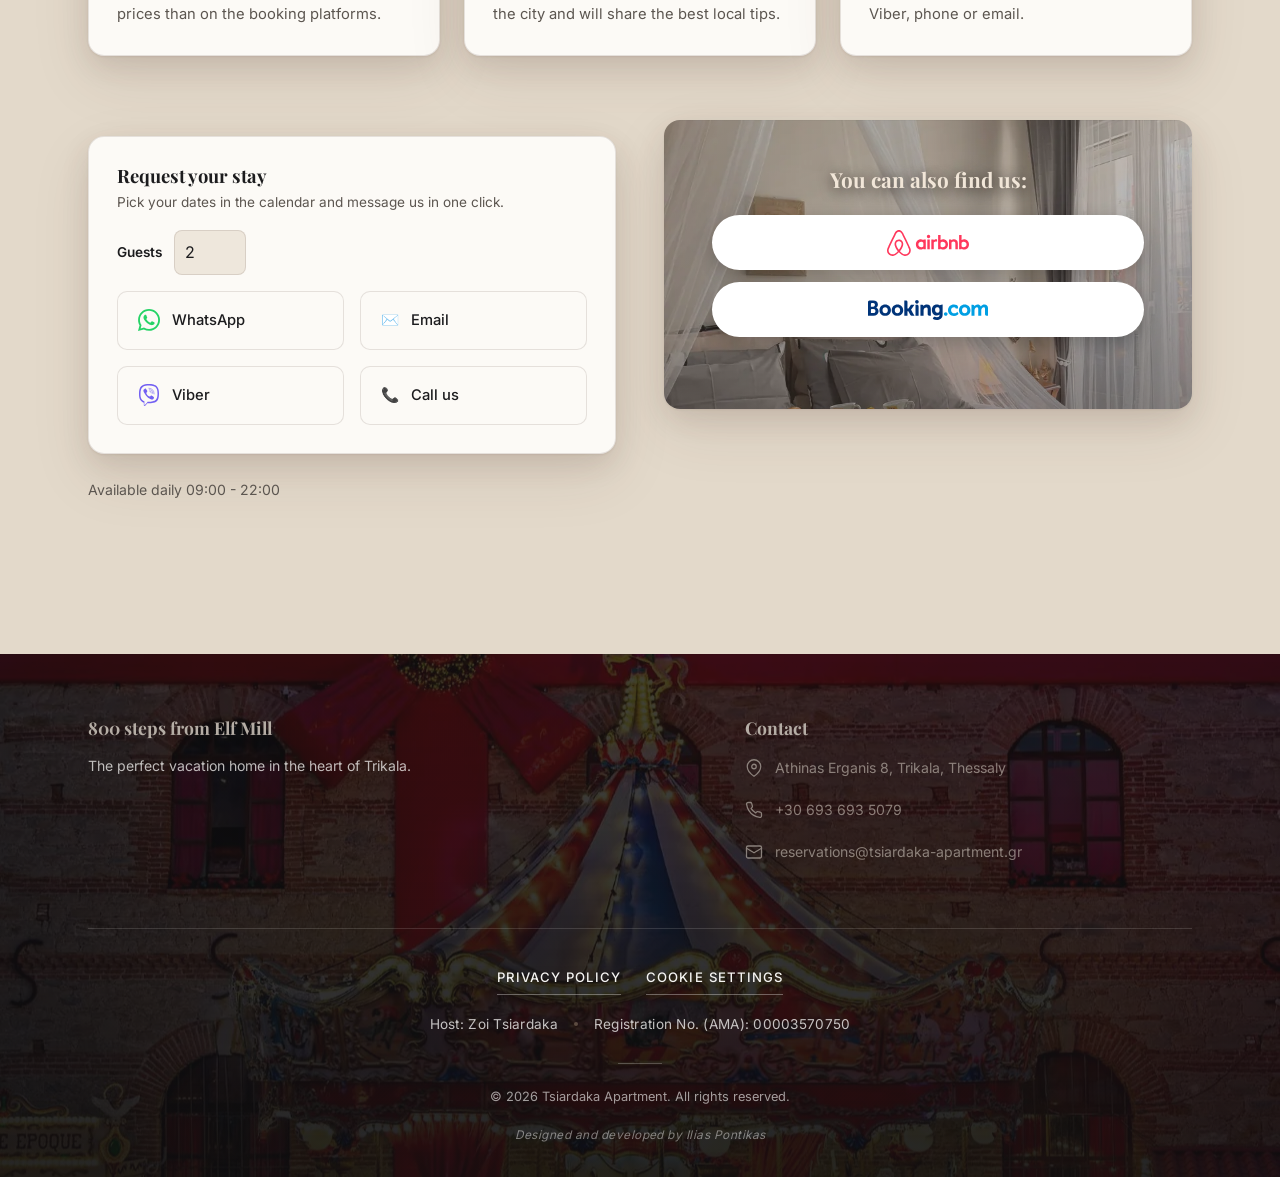
==== commit 20589138: "feat: Add addressRegion to the structured data Co-Authored-By: Claude Sonnet 5.5 <noreply@anthropic." ====
--- a/en/index.html
+++ b/en/index.html
@@ -109,6 +109,7 @@
             "@type": "PostalAddress",
             "streetAddress": "Athinas Erganis 8",
             "addressLocality": "Trikala",
+            "addressRegion": "Θεσσαλία",
             "postalCode": "42131",
             "addressCountry": "GR"
         },
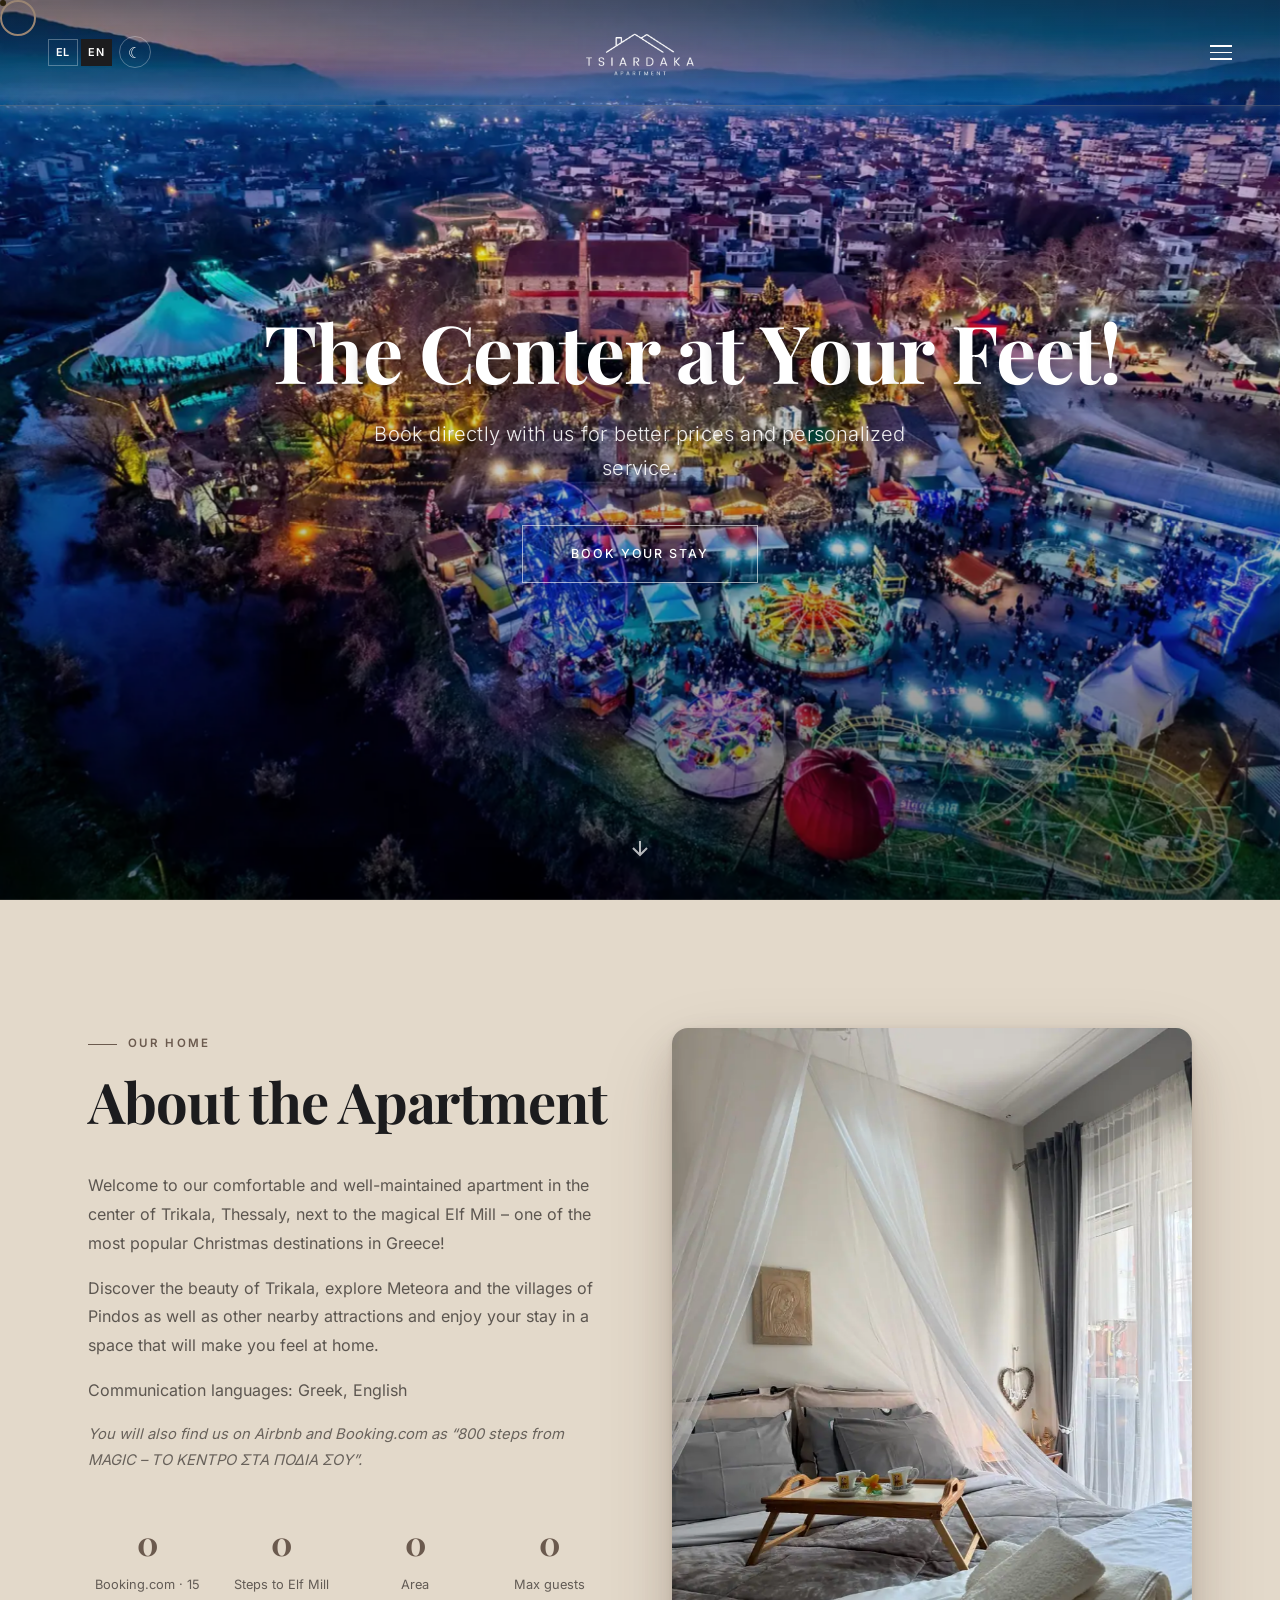
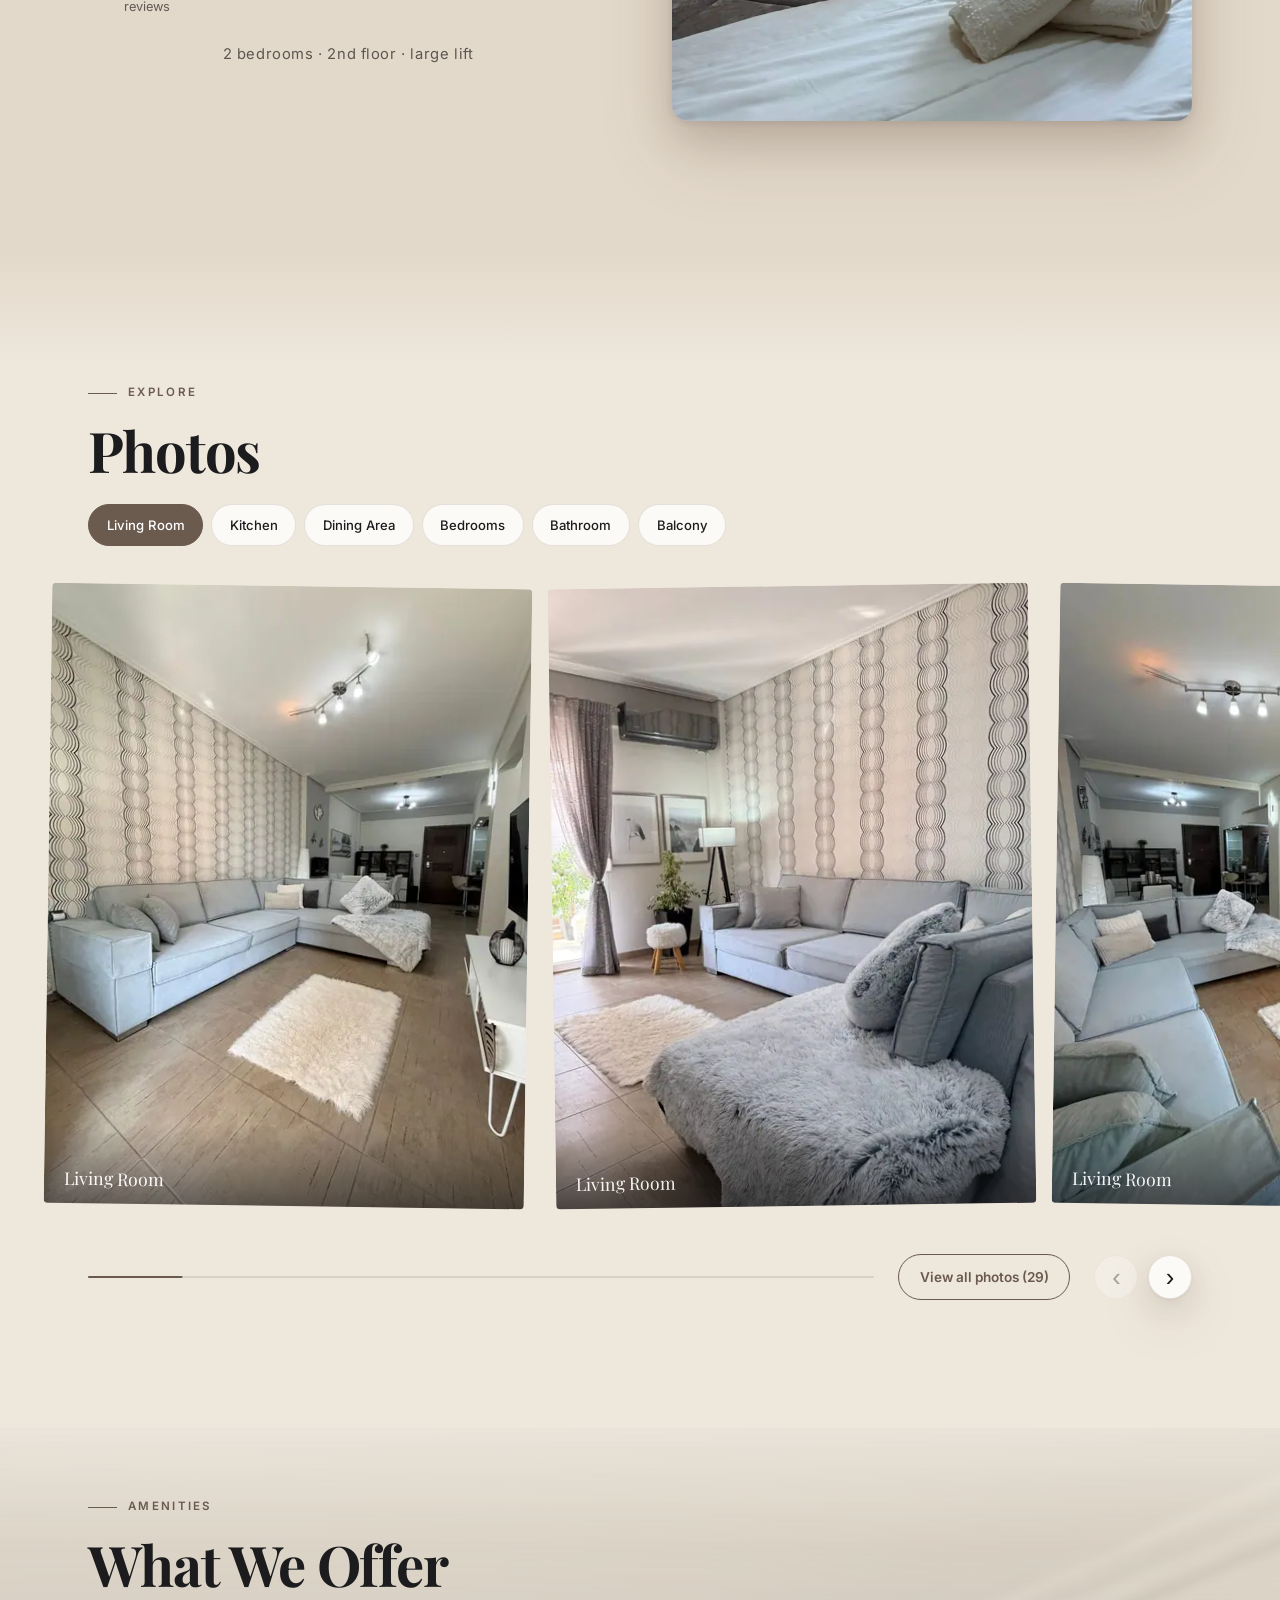
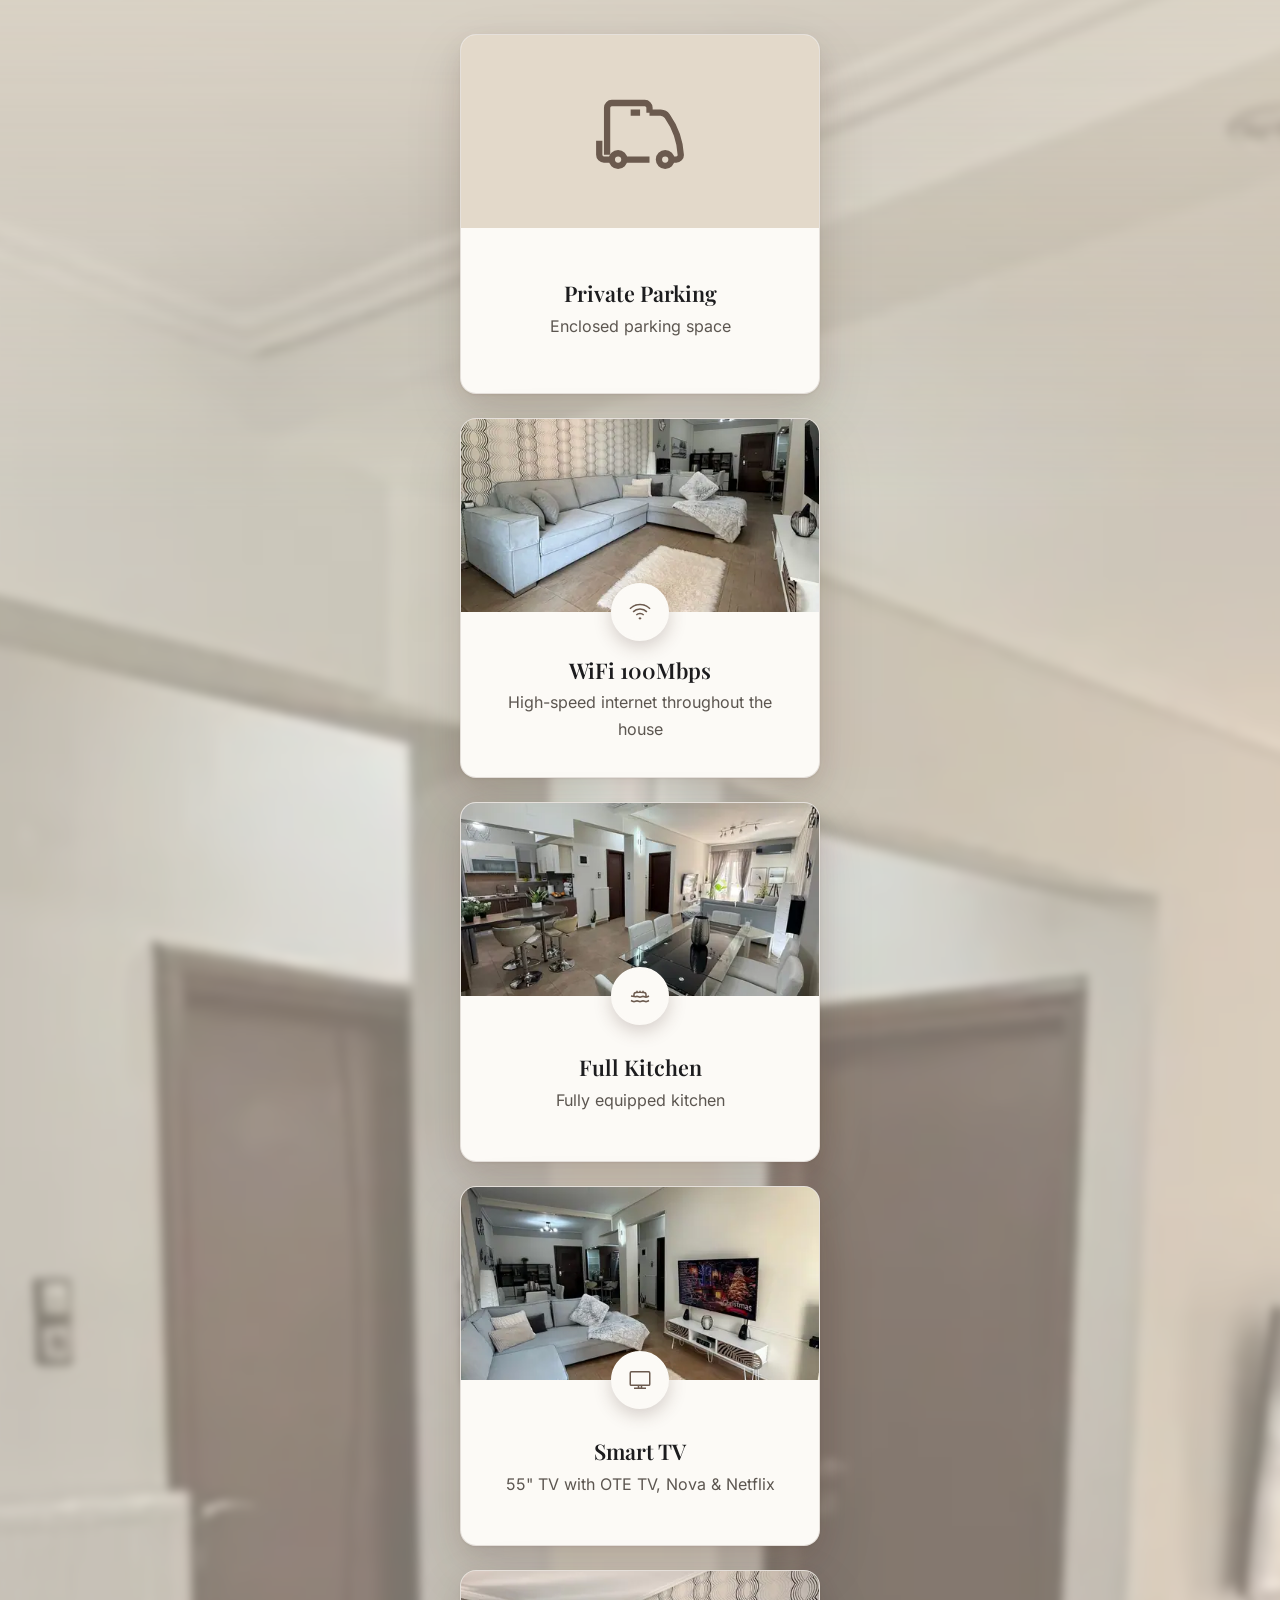
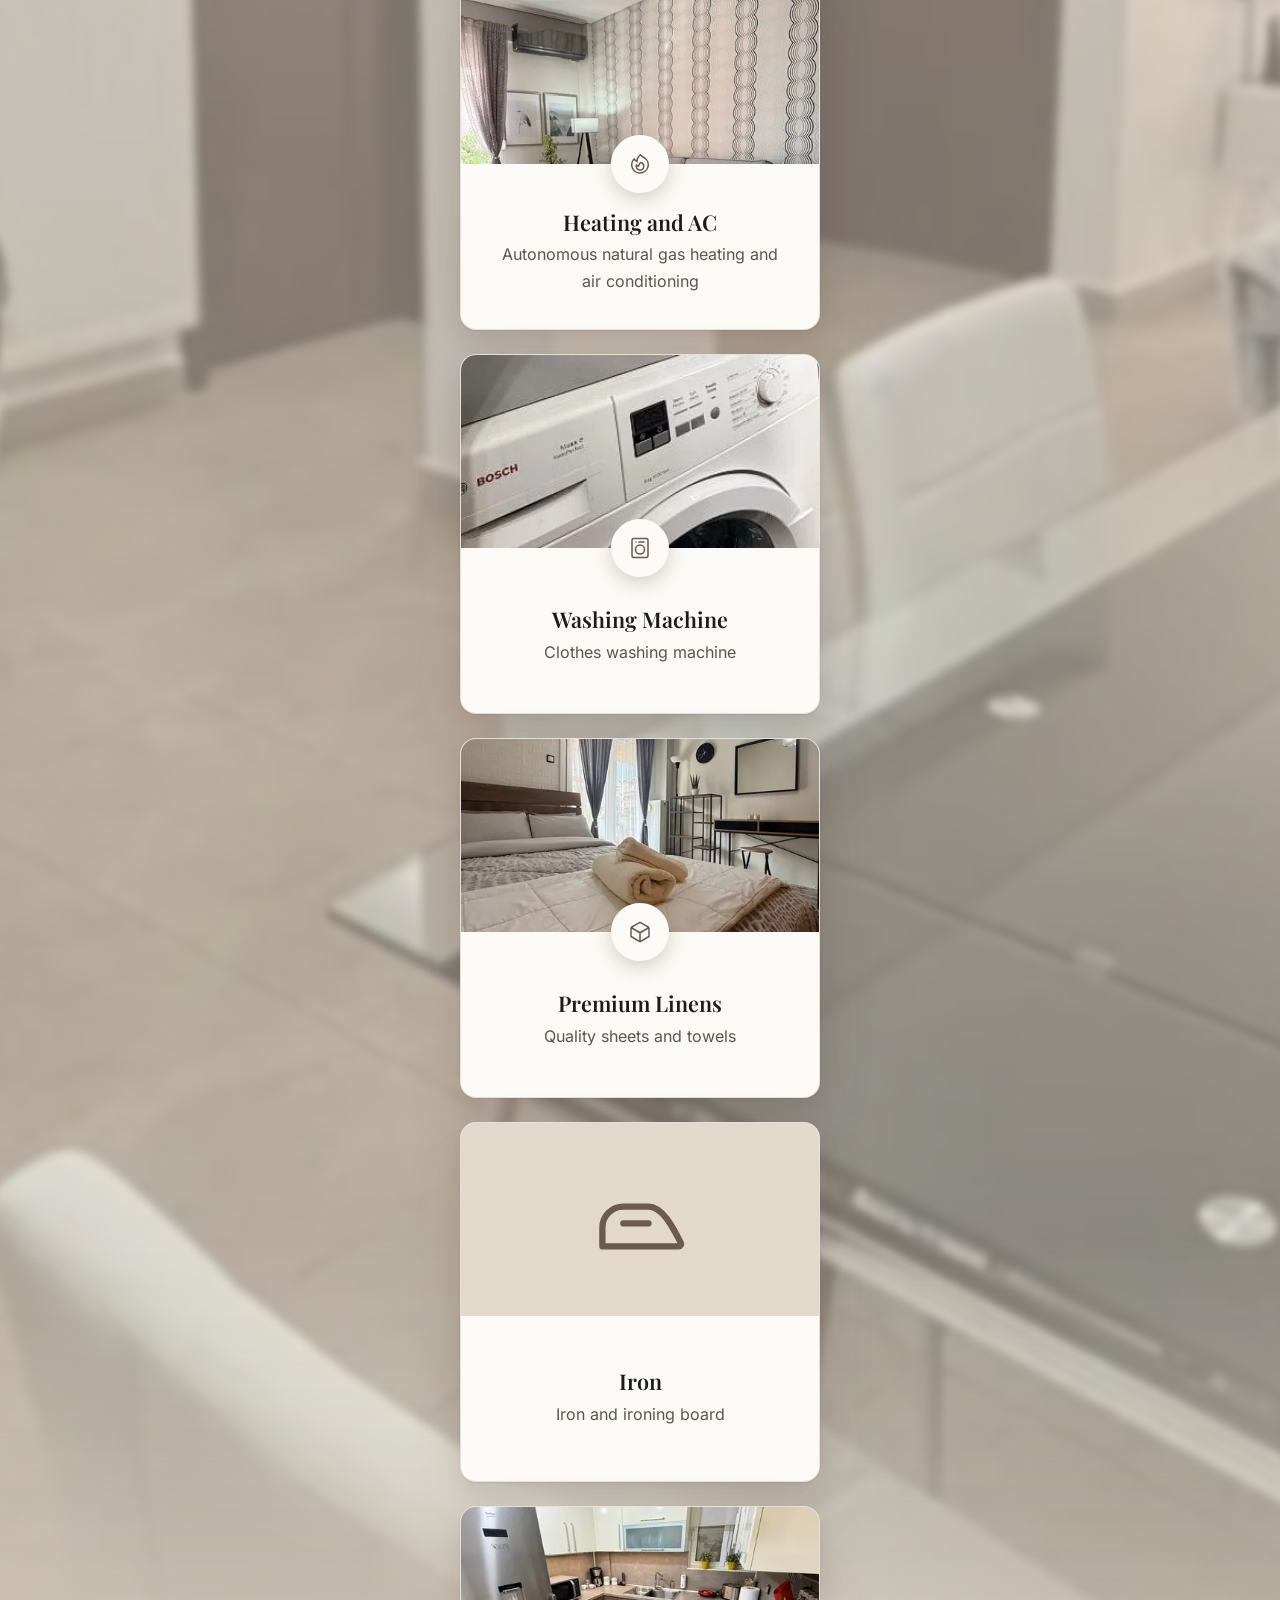
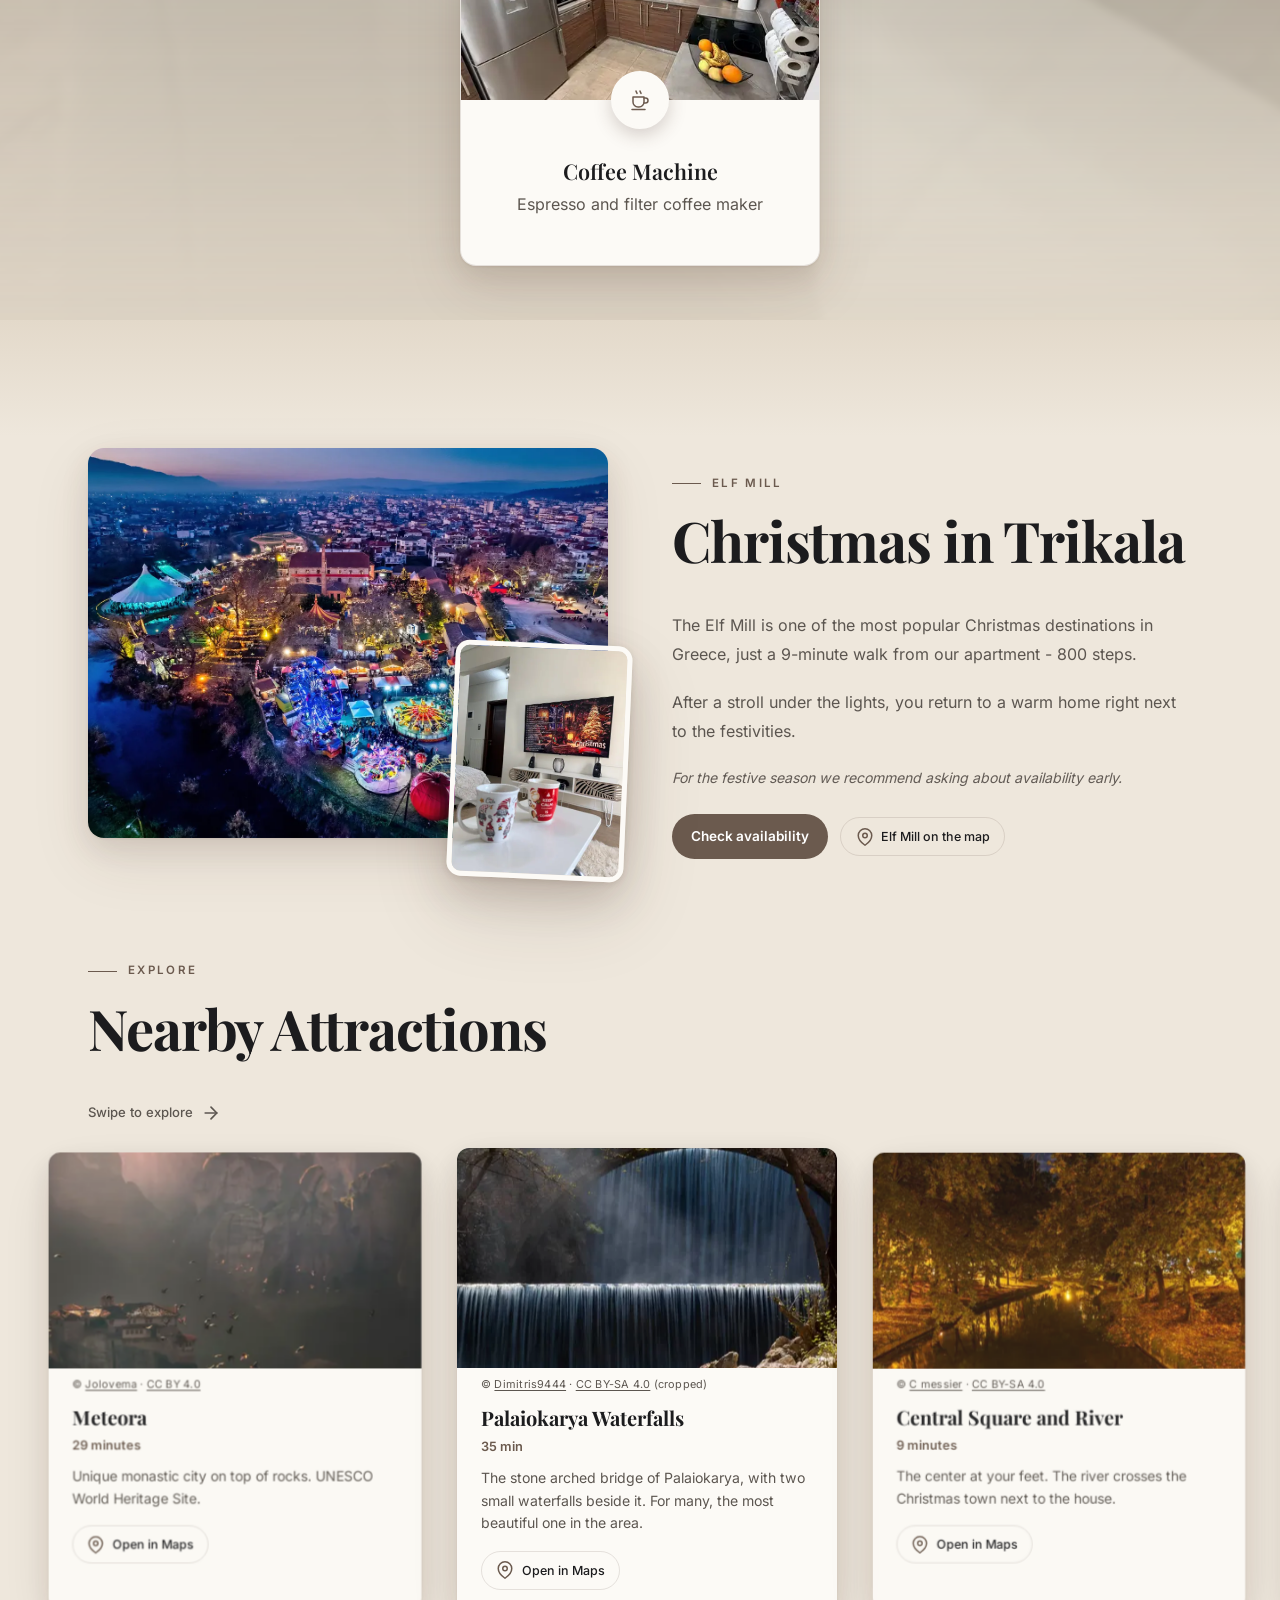
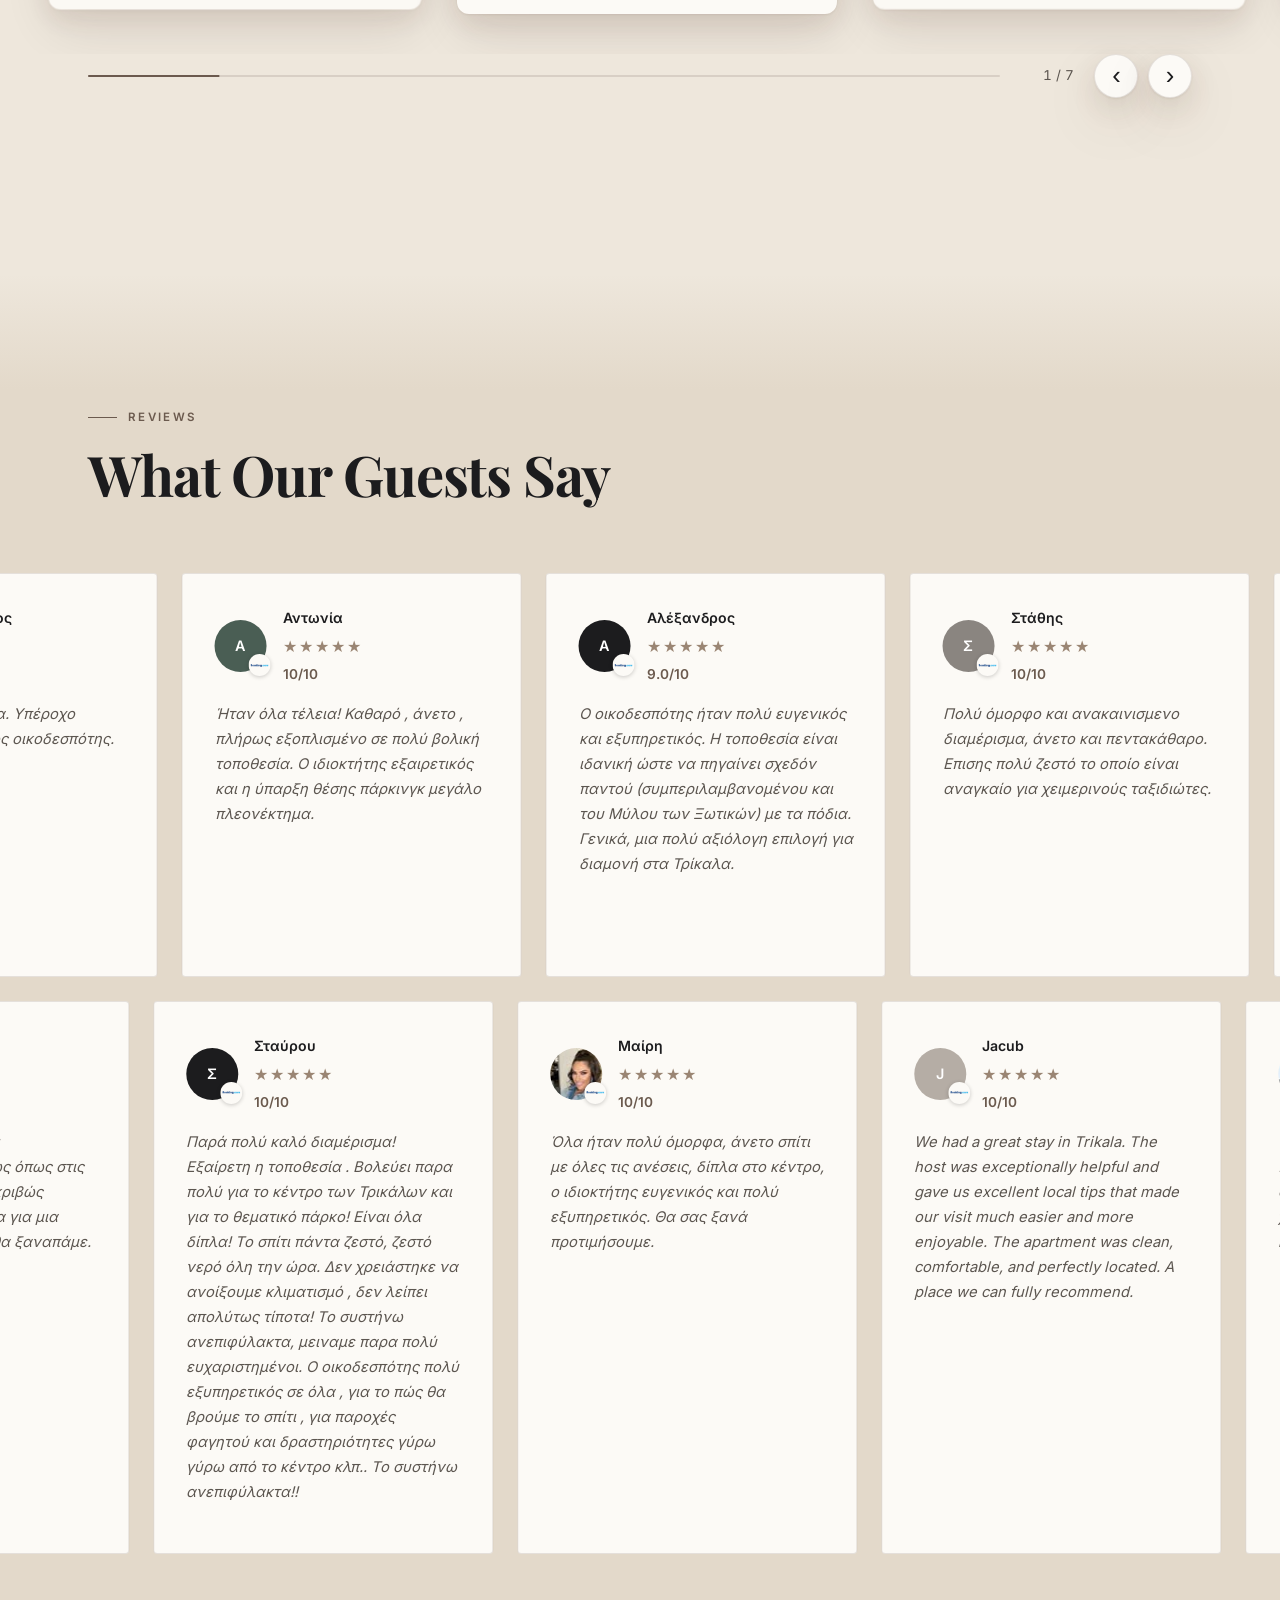
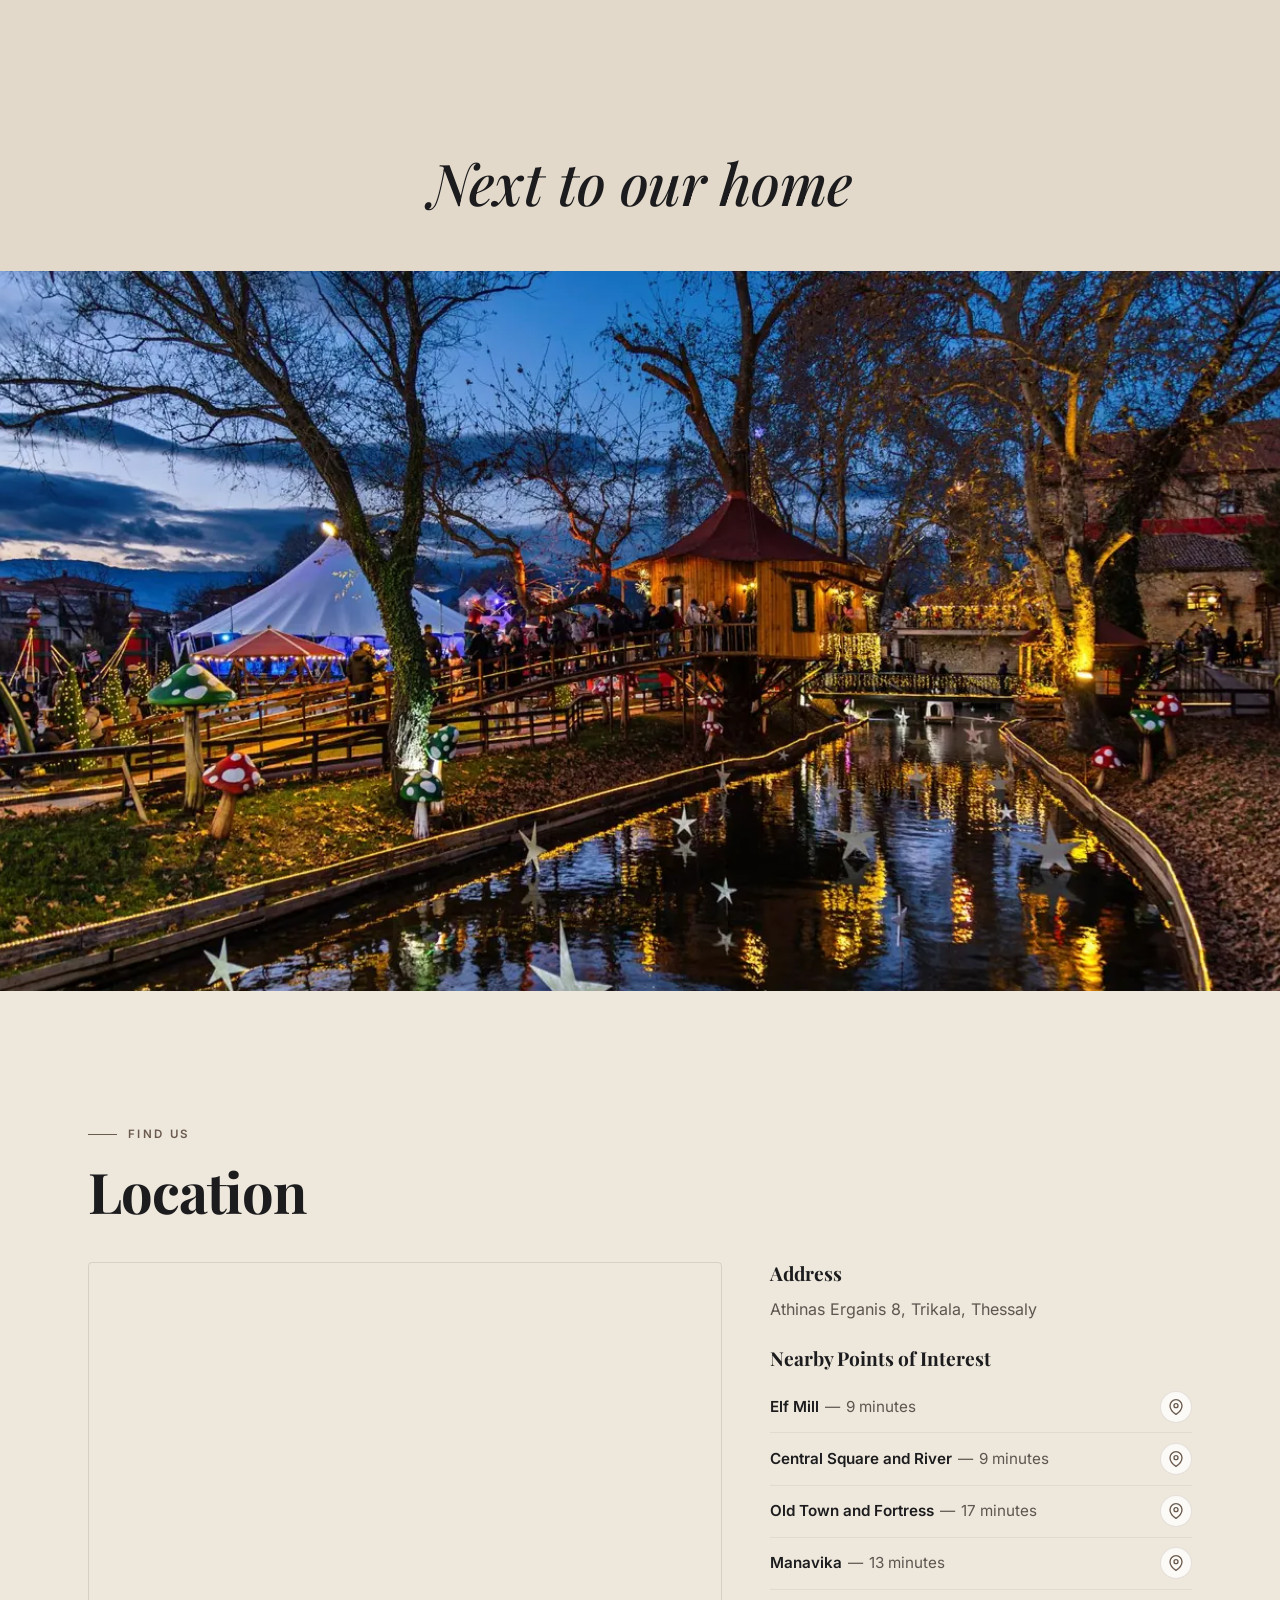
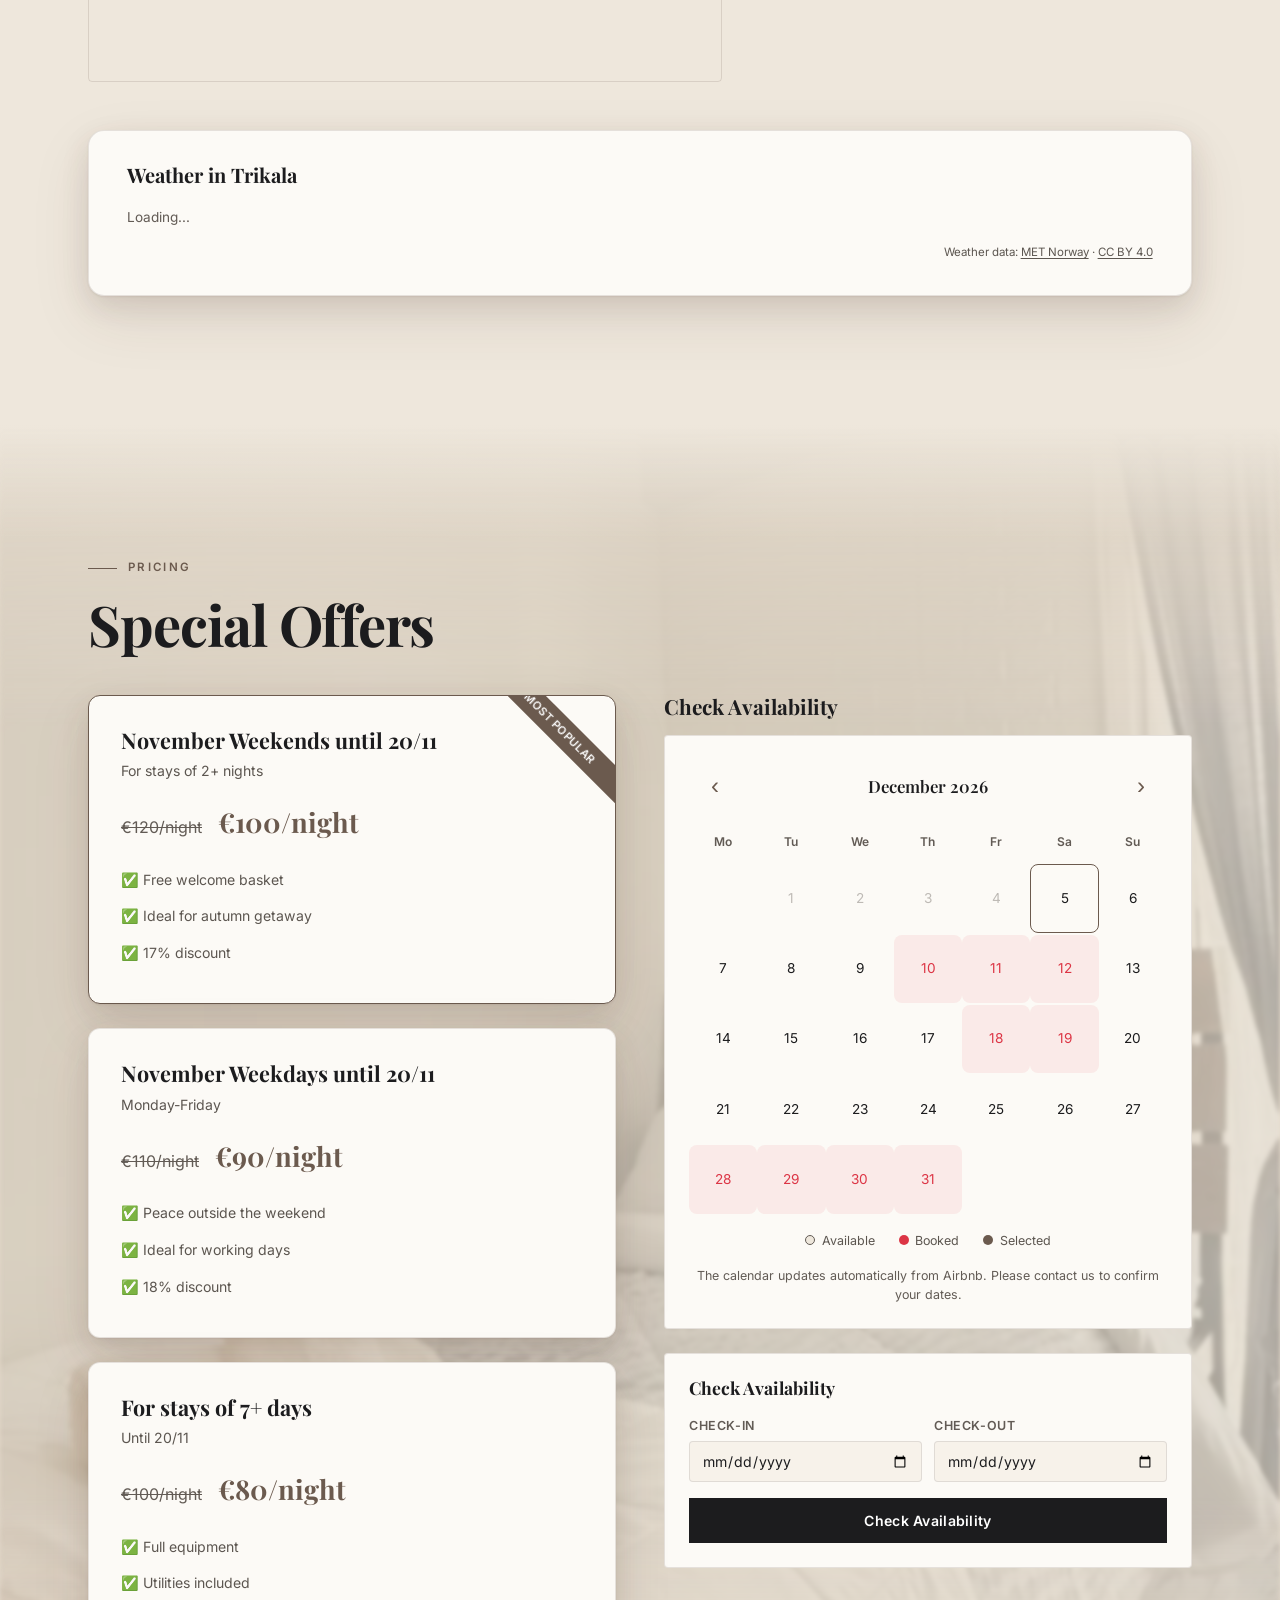
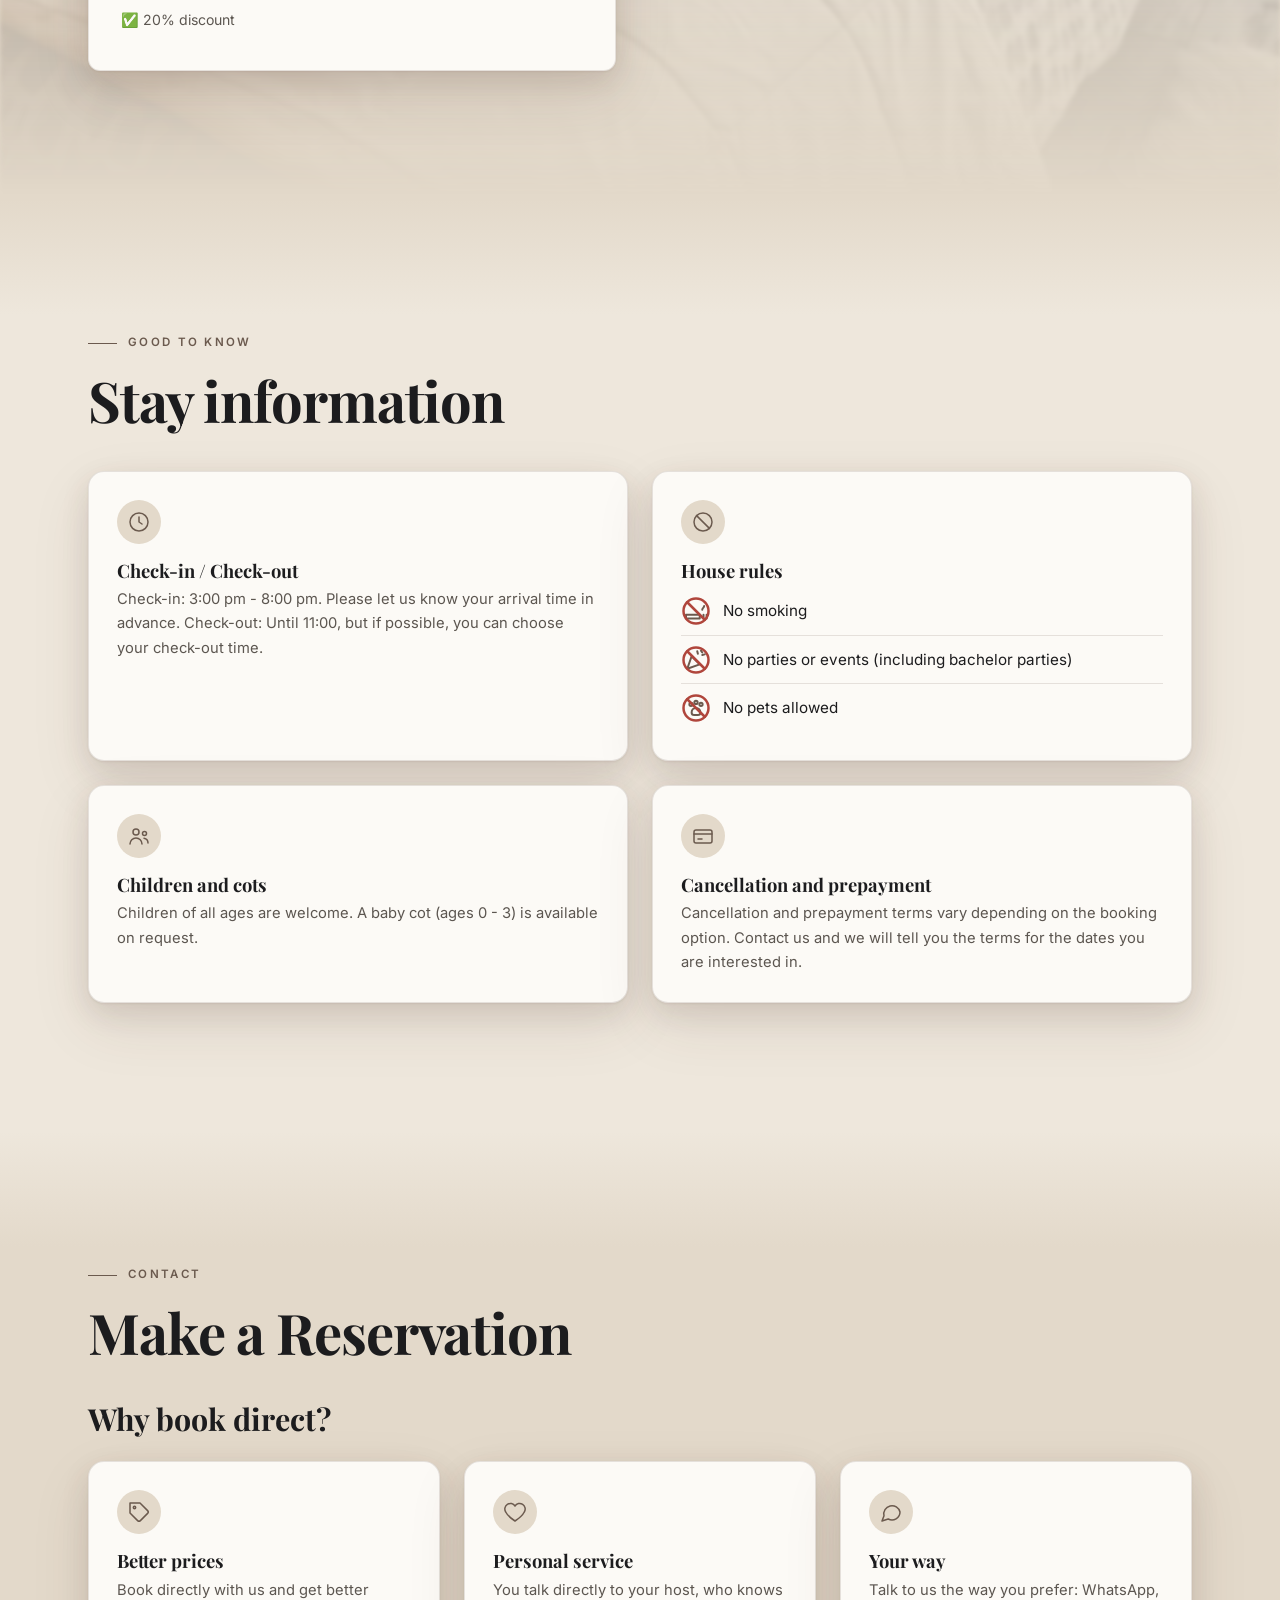
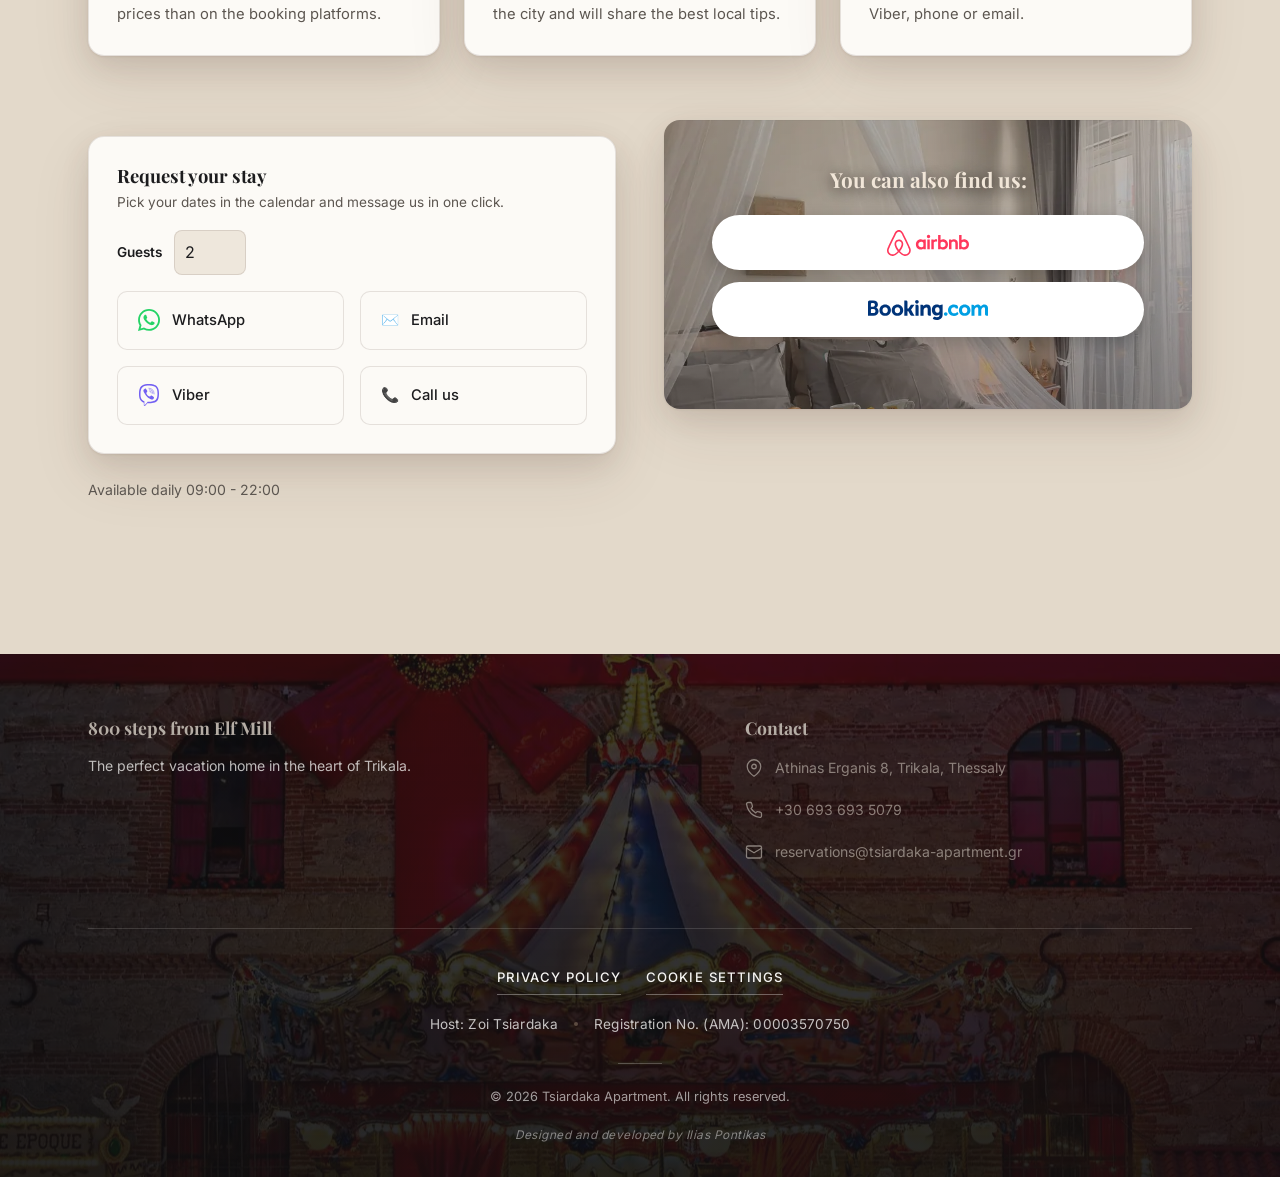
==== commit fd3edd9d: "fix: Site name is the platform listing name everywhere (og:site_name, WebSite data, web app manifest" ====
--- a/en/index.html
+++ b/en/index.html
@@ -42,7 +42,7 @@
     <meta property="og:image:type" content="image/jpeg">
     <meta property="og:image:alt" content="Tsiardaka Apartment - Trikala / Τρίκαλα: bedroom with breakfast tray">
     <meta property="og:url" content="https://tsiardaka-apartment.gr/en/">
-    <meta property="og:site_name" content="Tsiardaka Apartment">
+    <meta property="og:site_name" content="800 steps from MAGIC - ΤΟ ΚΕΝΤΡΟ ΣΤΑ ΠΟΔΙΑ ΣΟΥ">
     <meta property="og:type" content="website">
     <meta property="og:locale" content="en_US">
     <meta property="og:locale:alternate" content="el_GR">
@@ -74,7 +74,7 @@
         "@context": "https://schema.org",
         "@type": "WebSite",
         "name": "800 steps from MAGIC - ΤΟ ΚΕΝΤΡΟ ΣΤΑ ΠΟΔΙΑ ΣΟΥ",
-        "alternateName": ["Tsiardaka Apartment", "tsiardaka-apartment.gr"],
+        "alternateName": ["tsiardaka-apartment.gr"],
         "url": "https://tsiardaka-apartment.gr/"
     }
     </script>
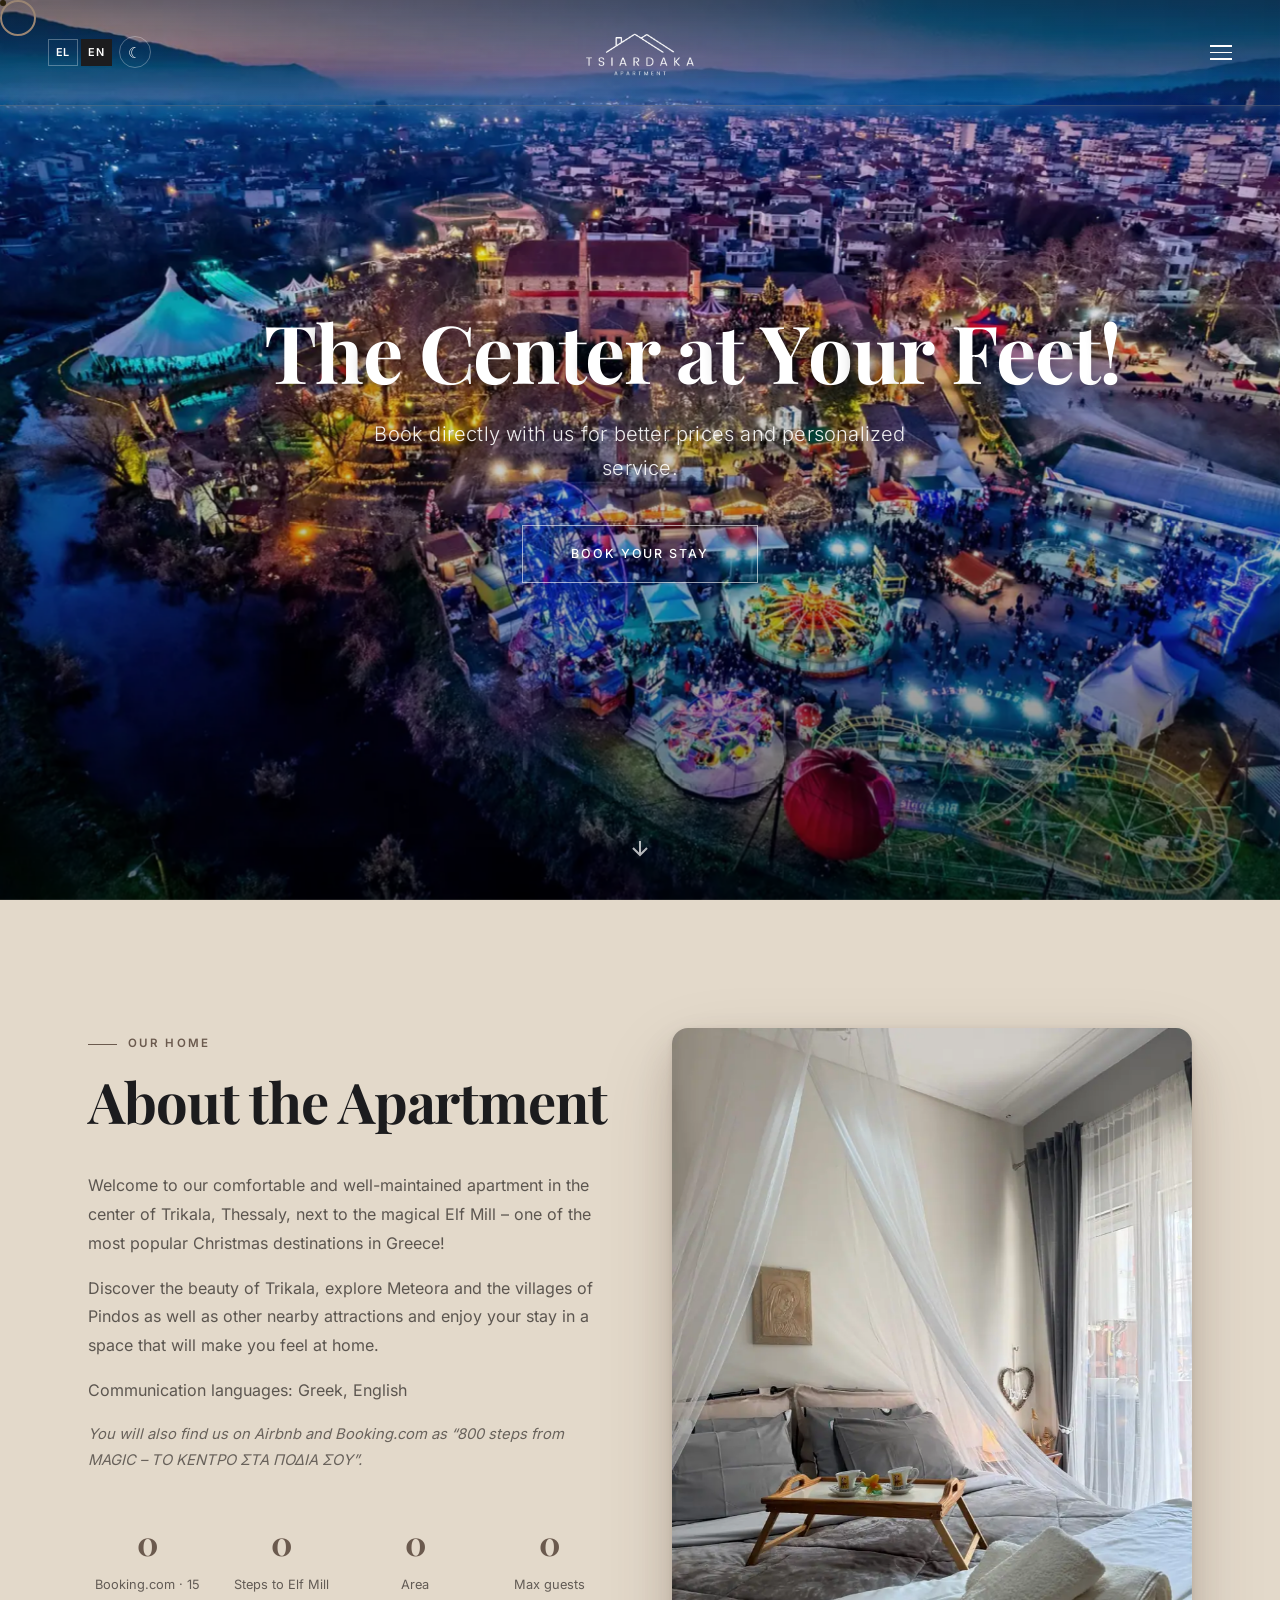
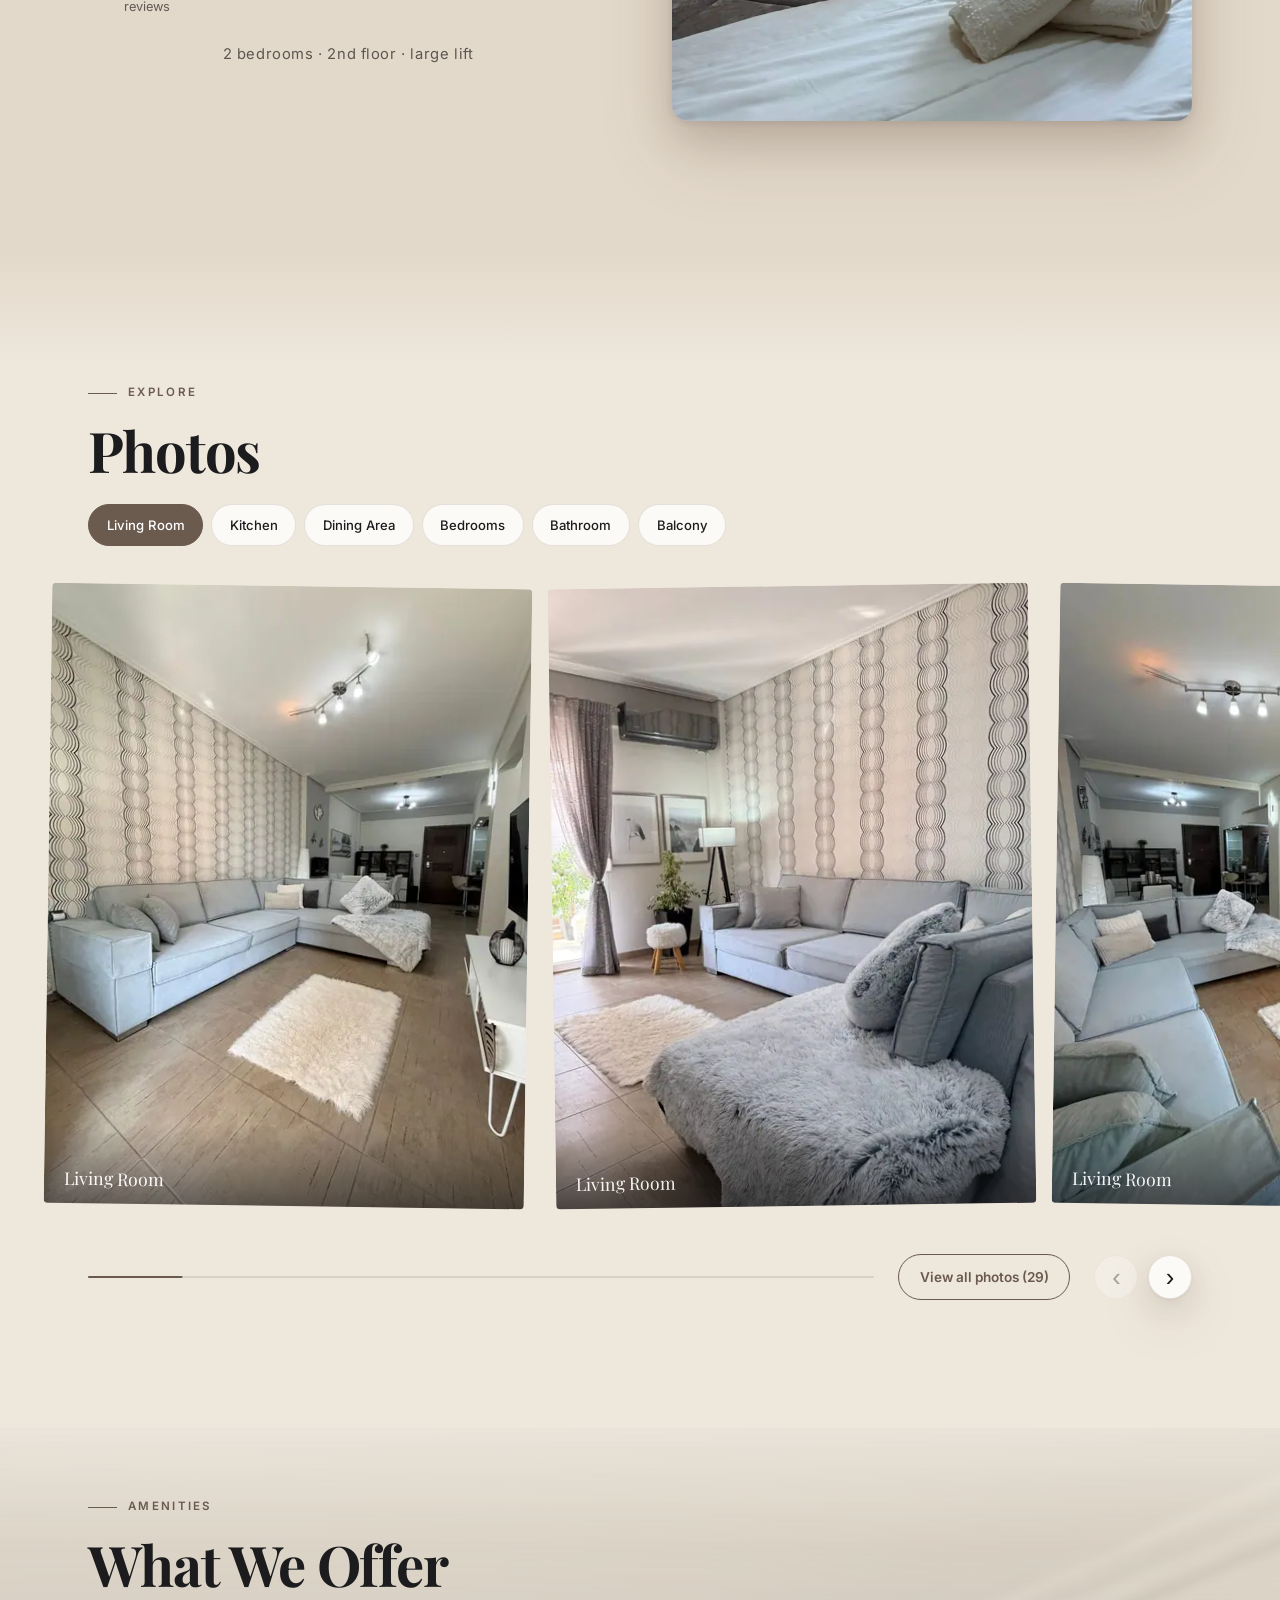
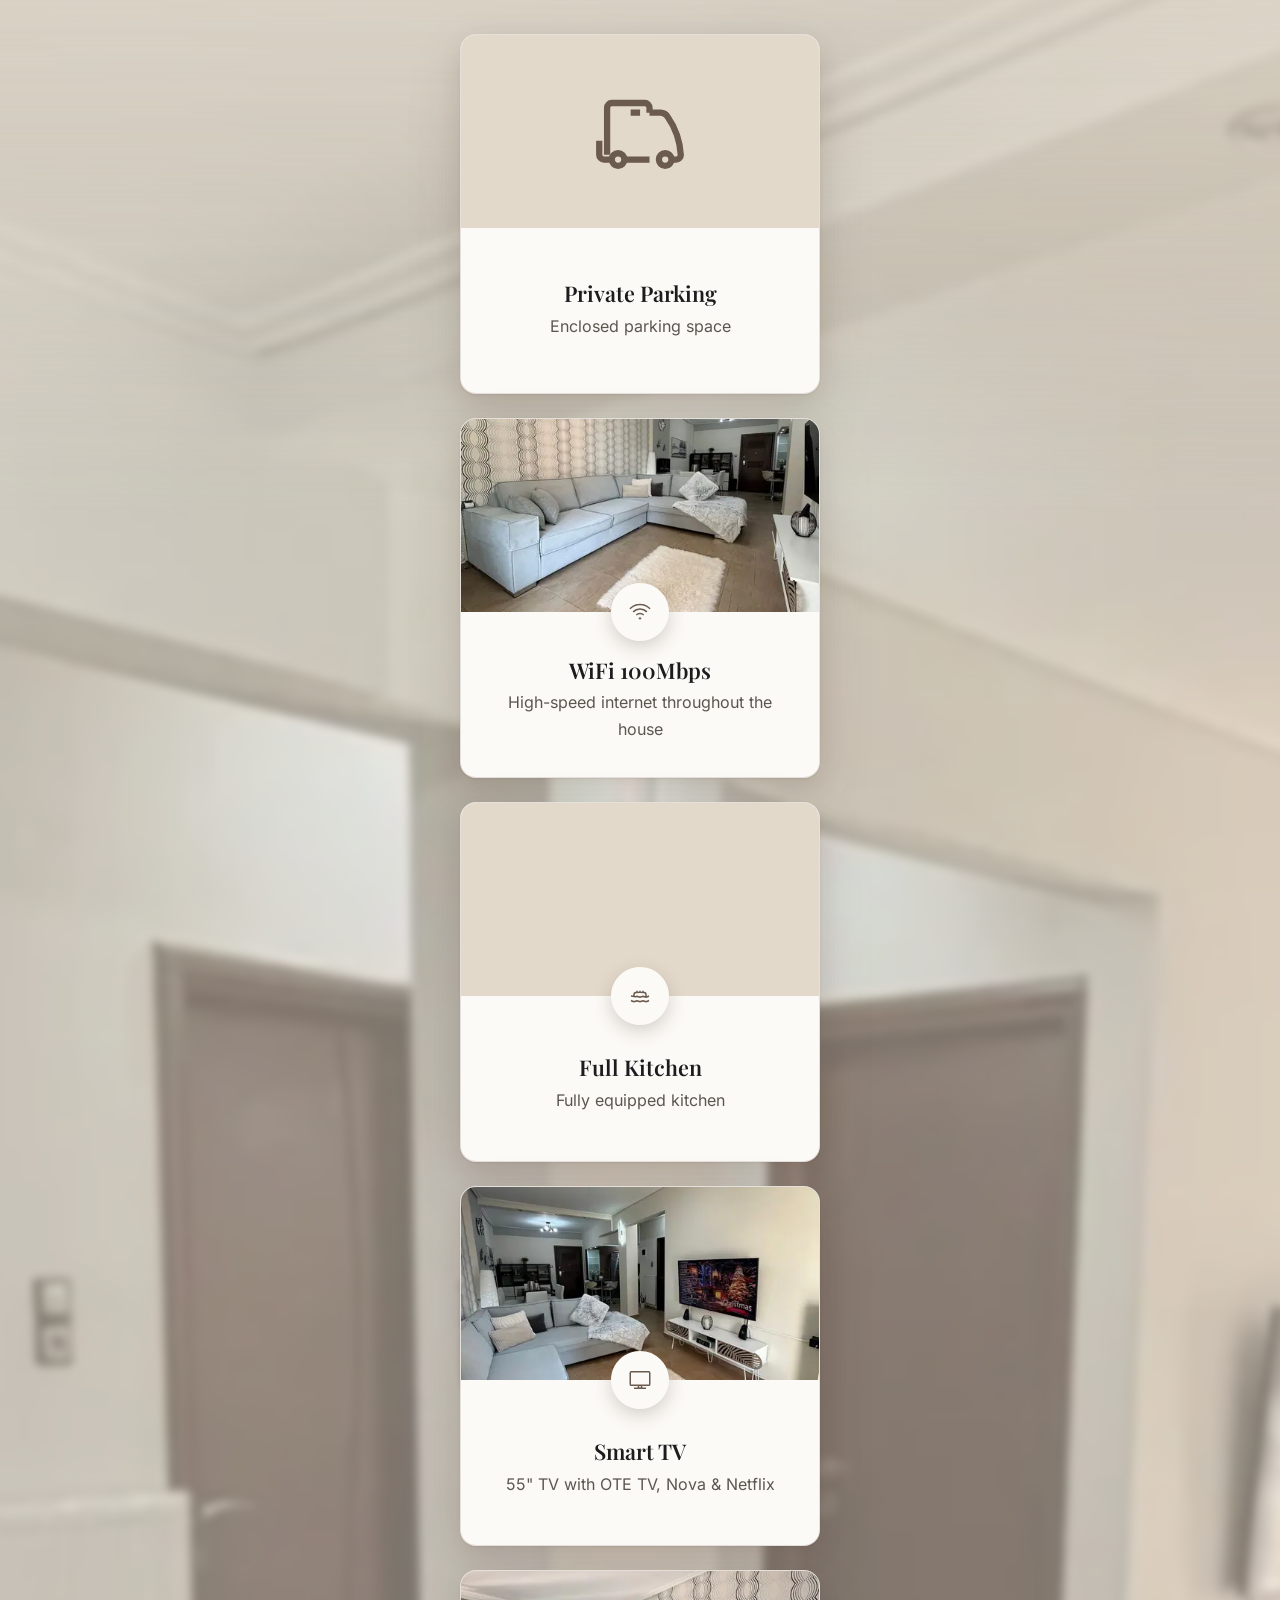
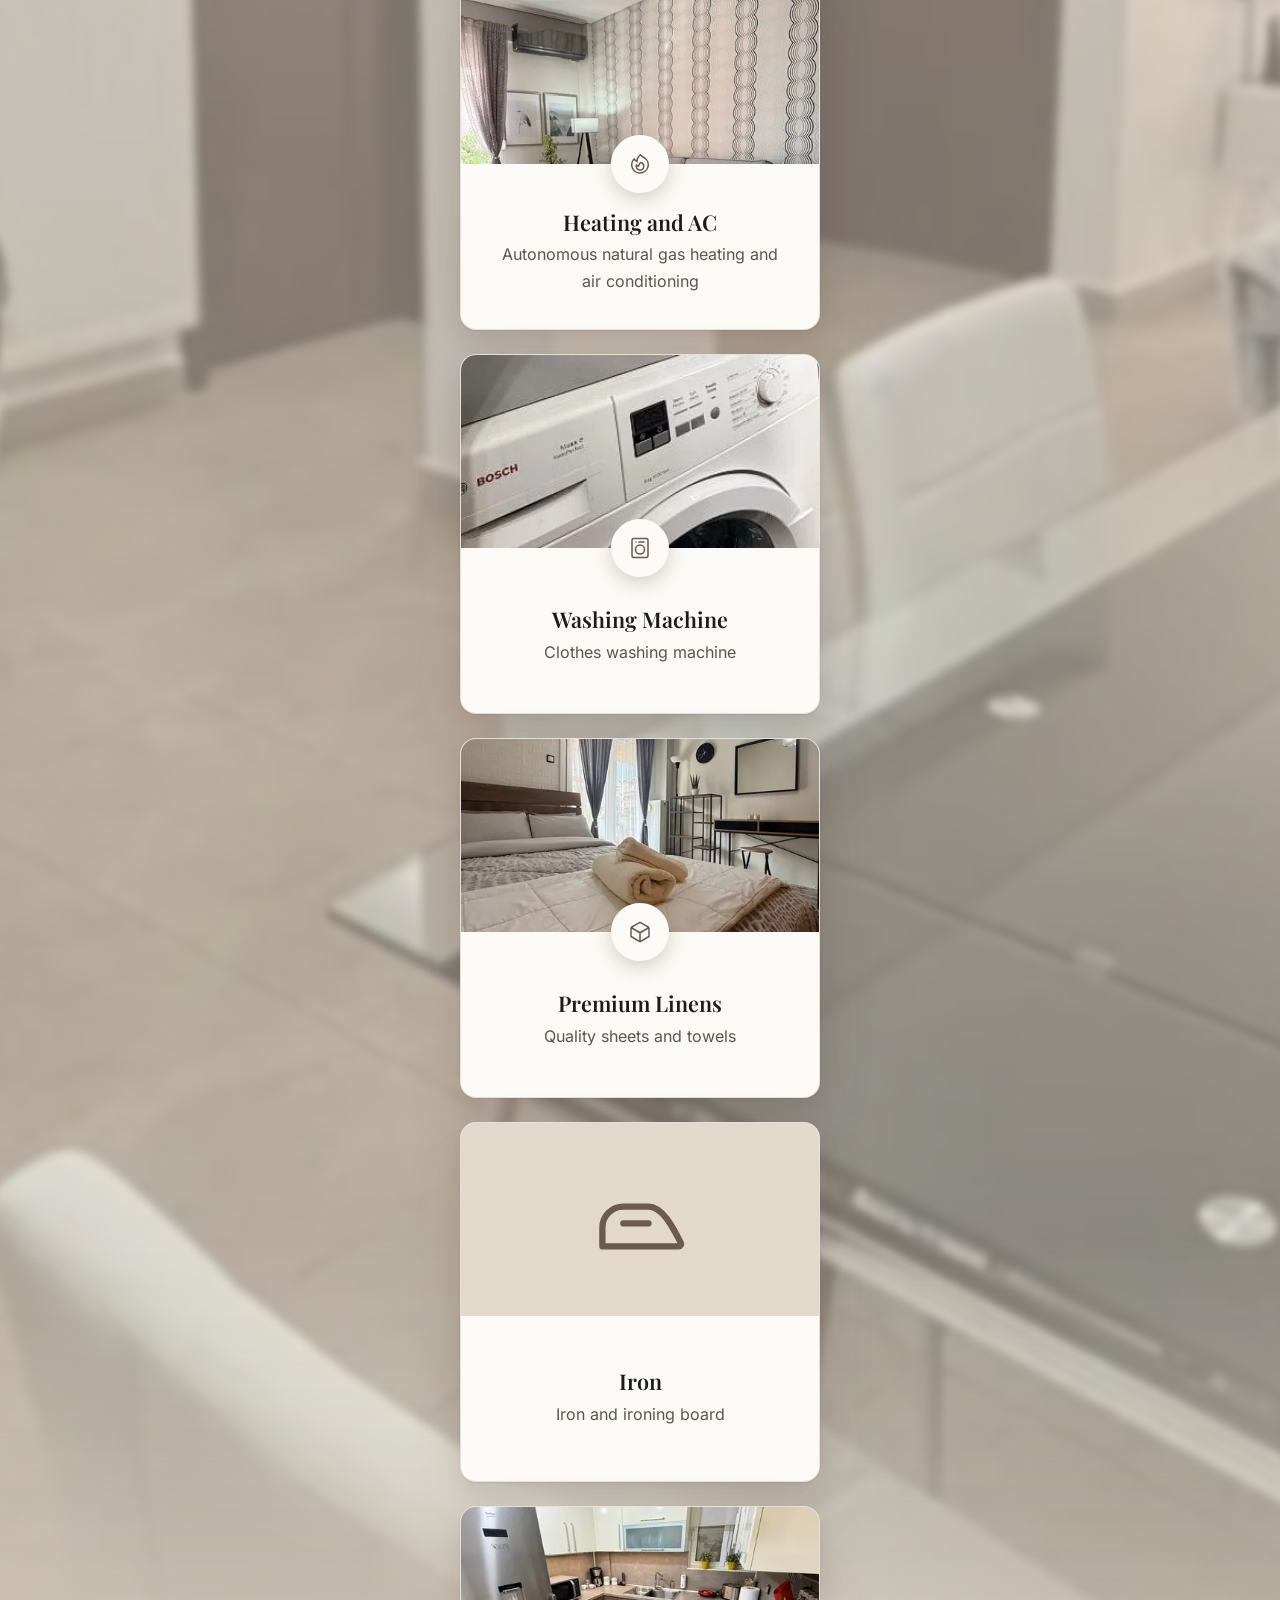
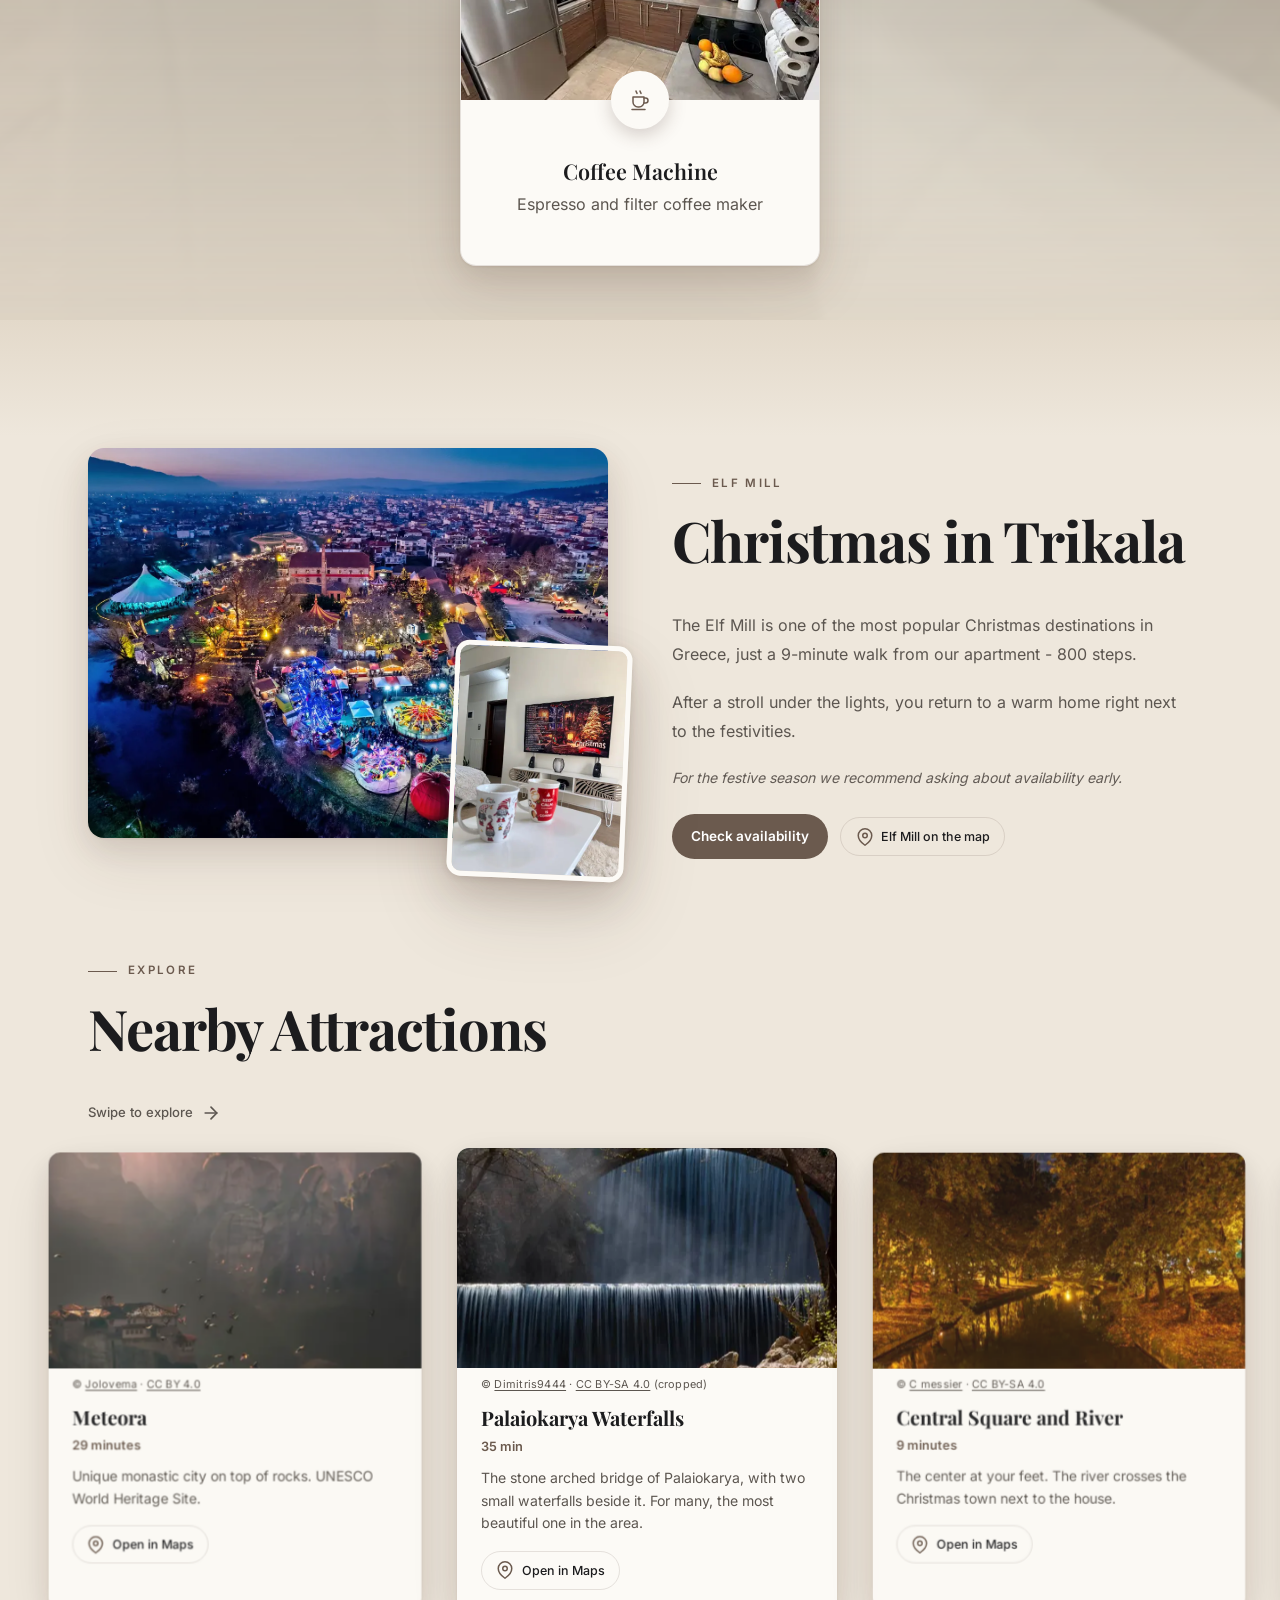
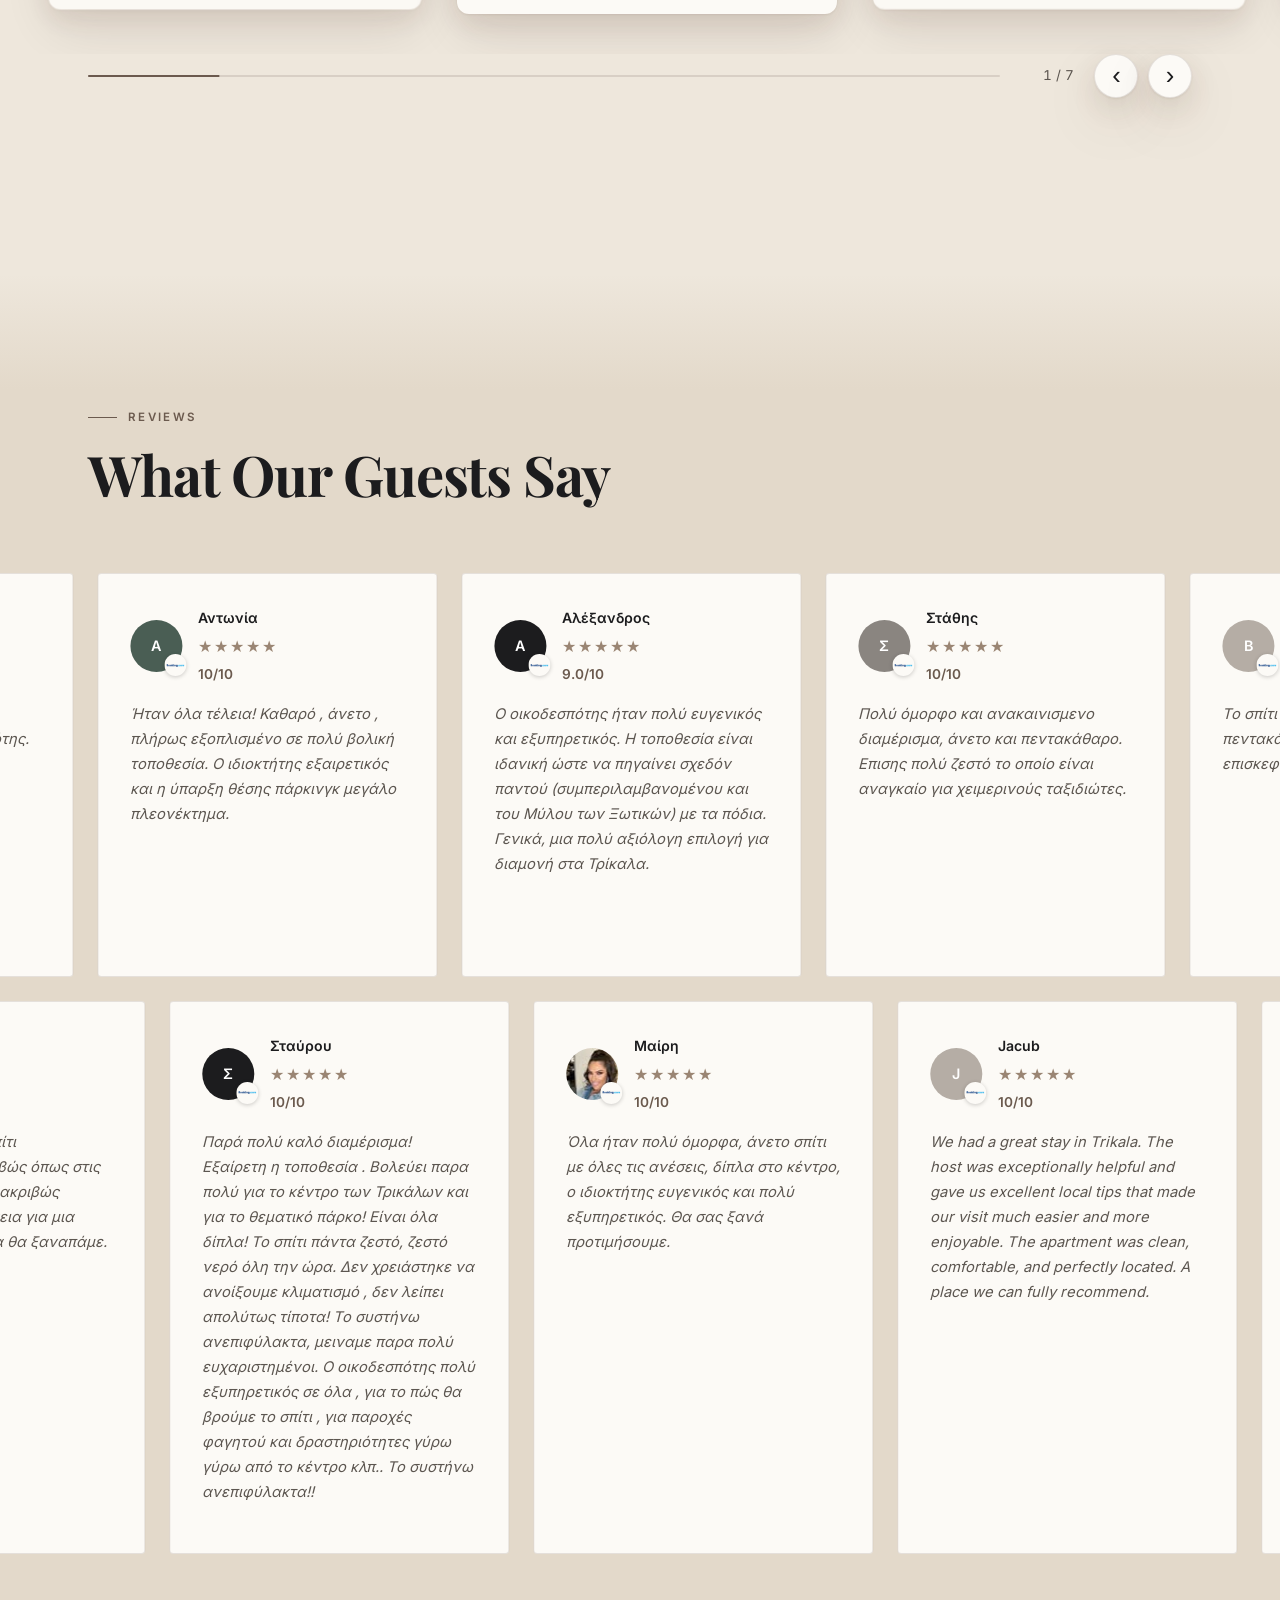
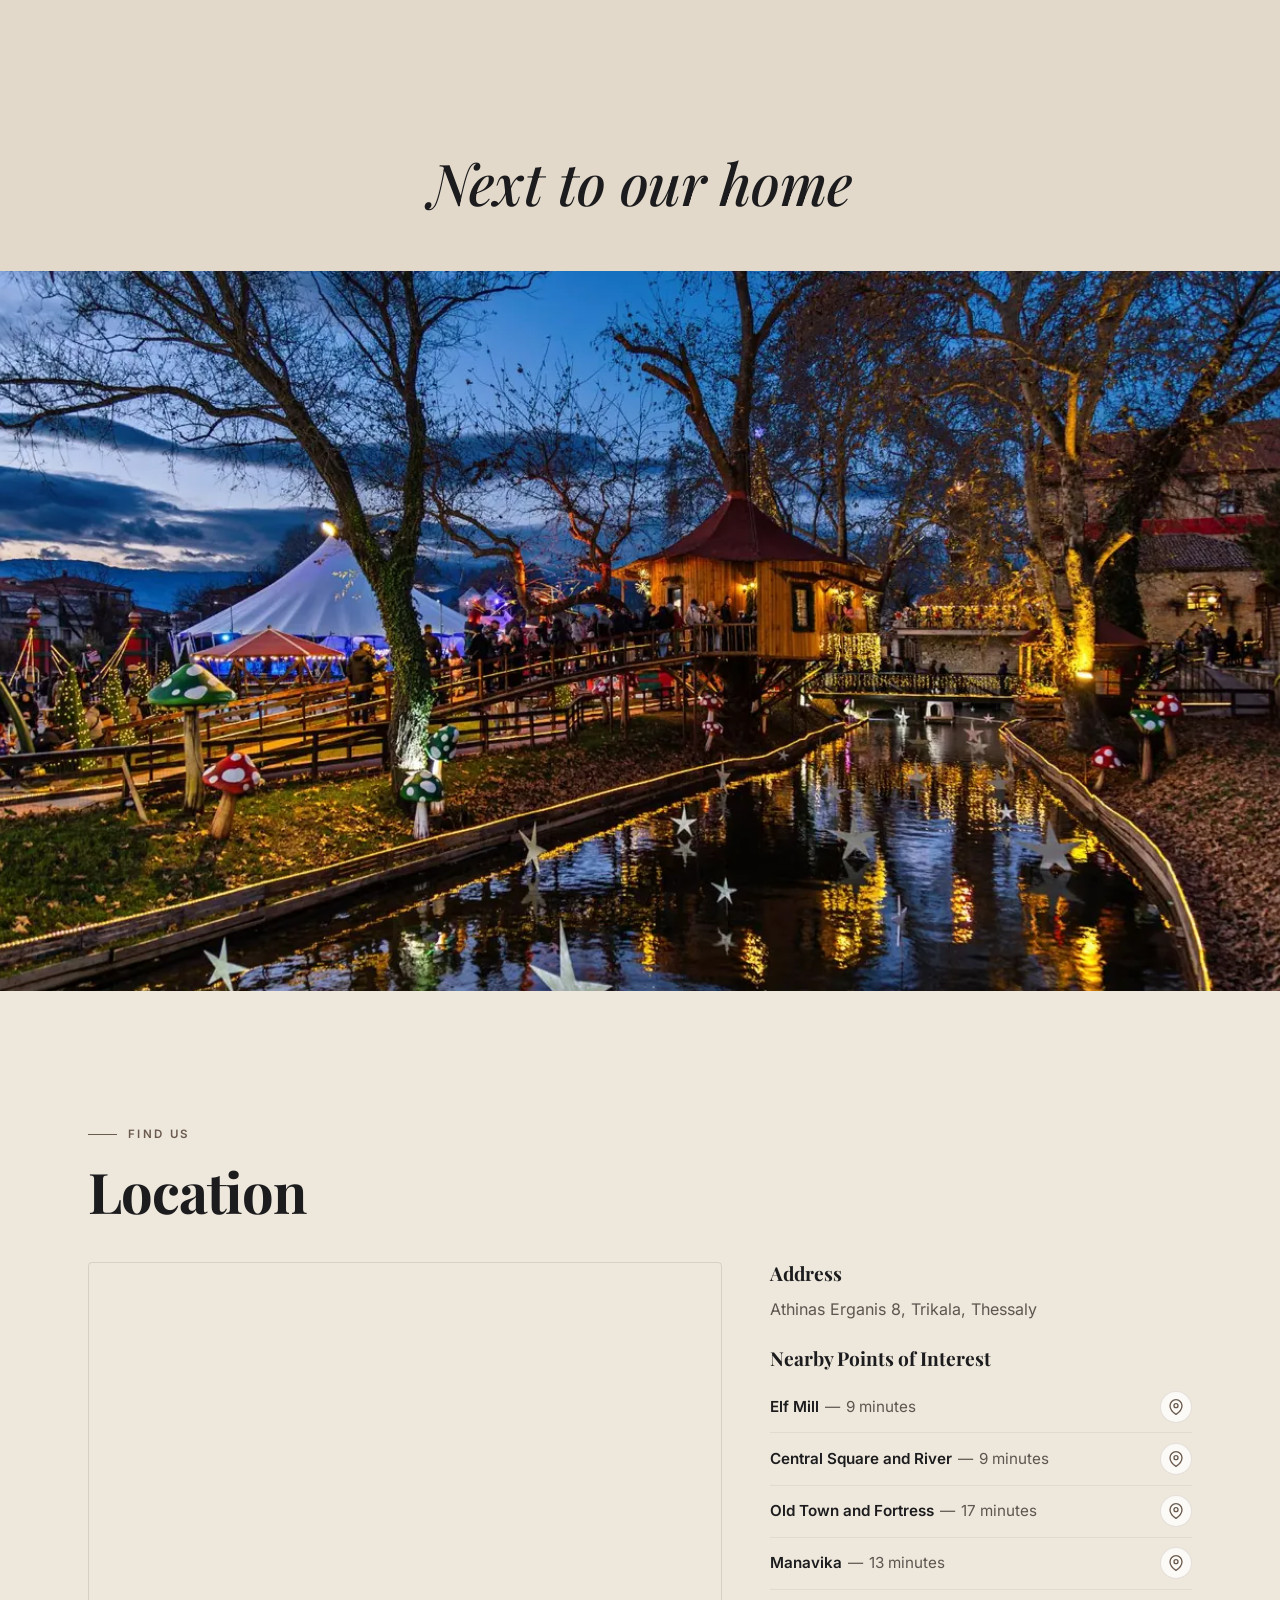
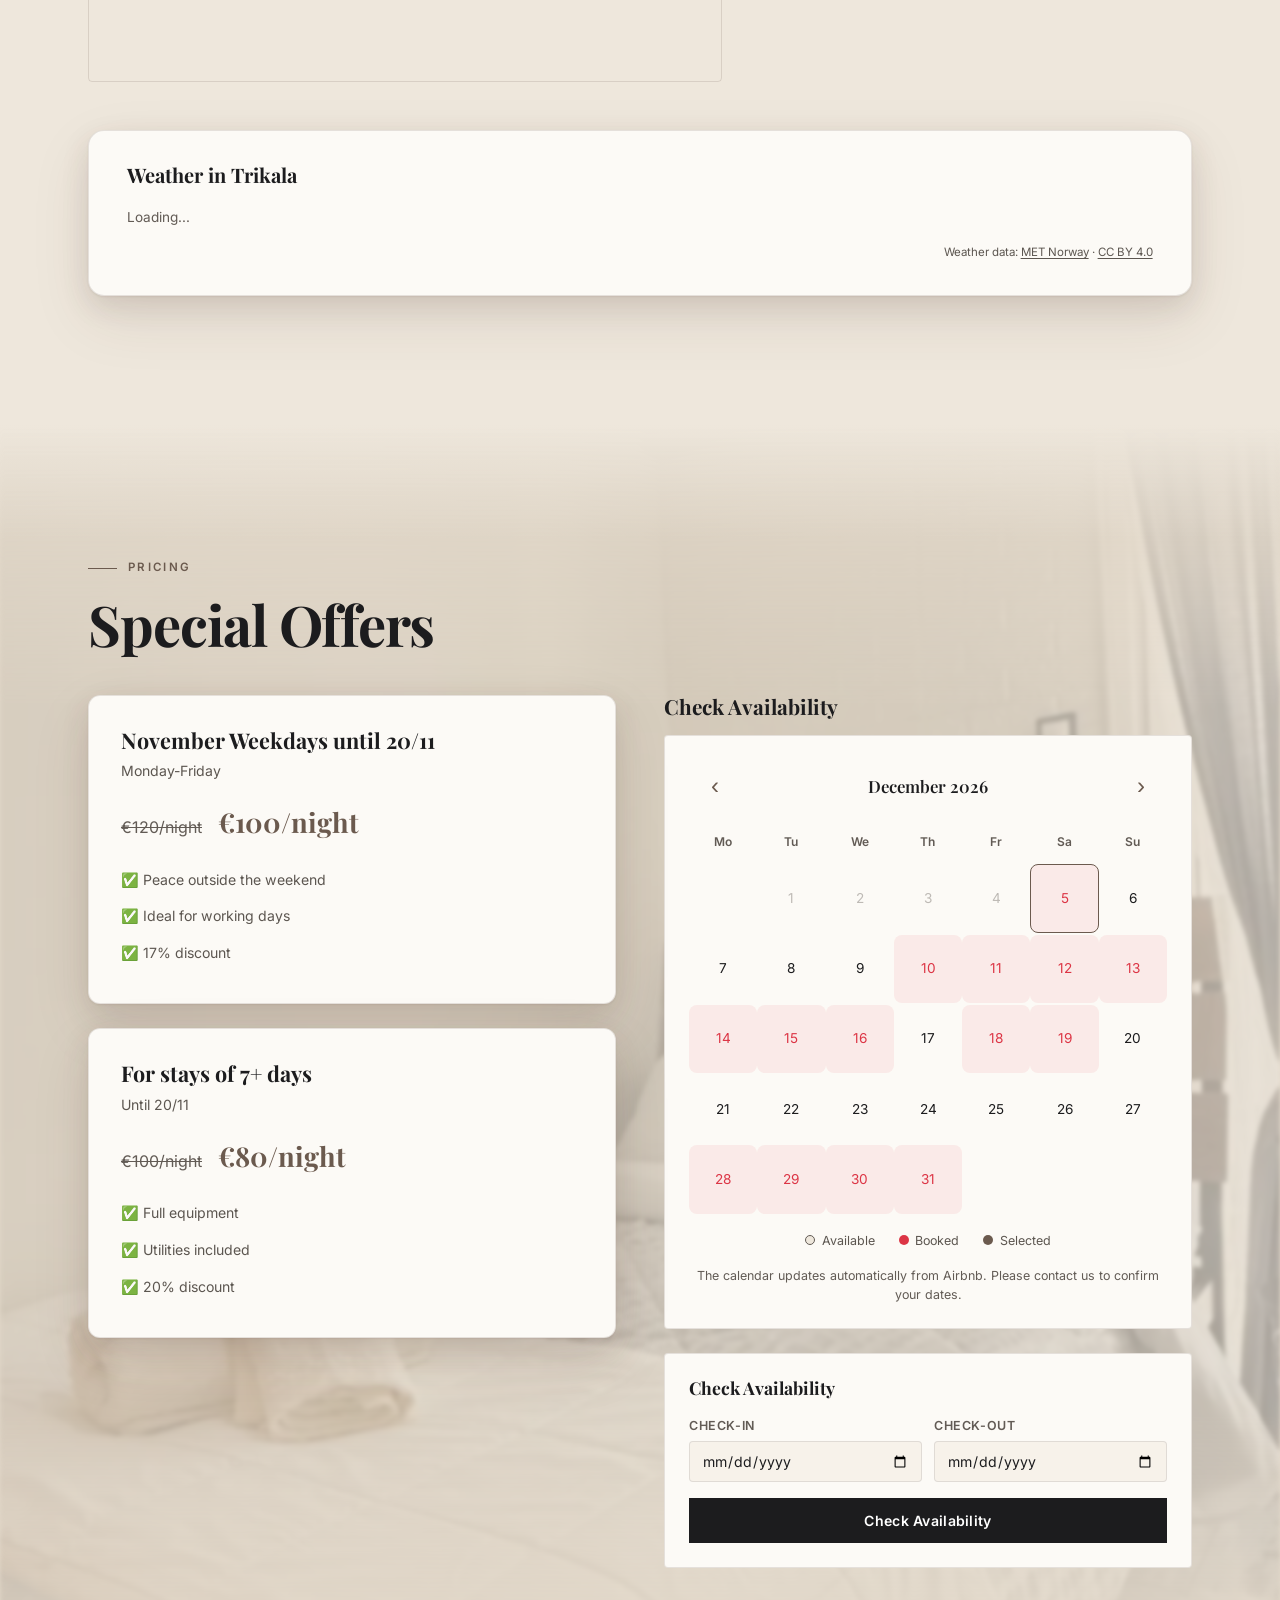
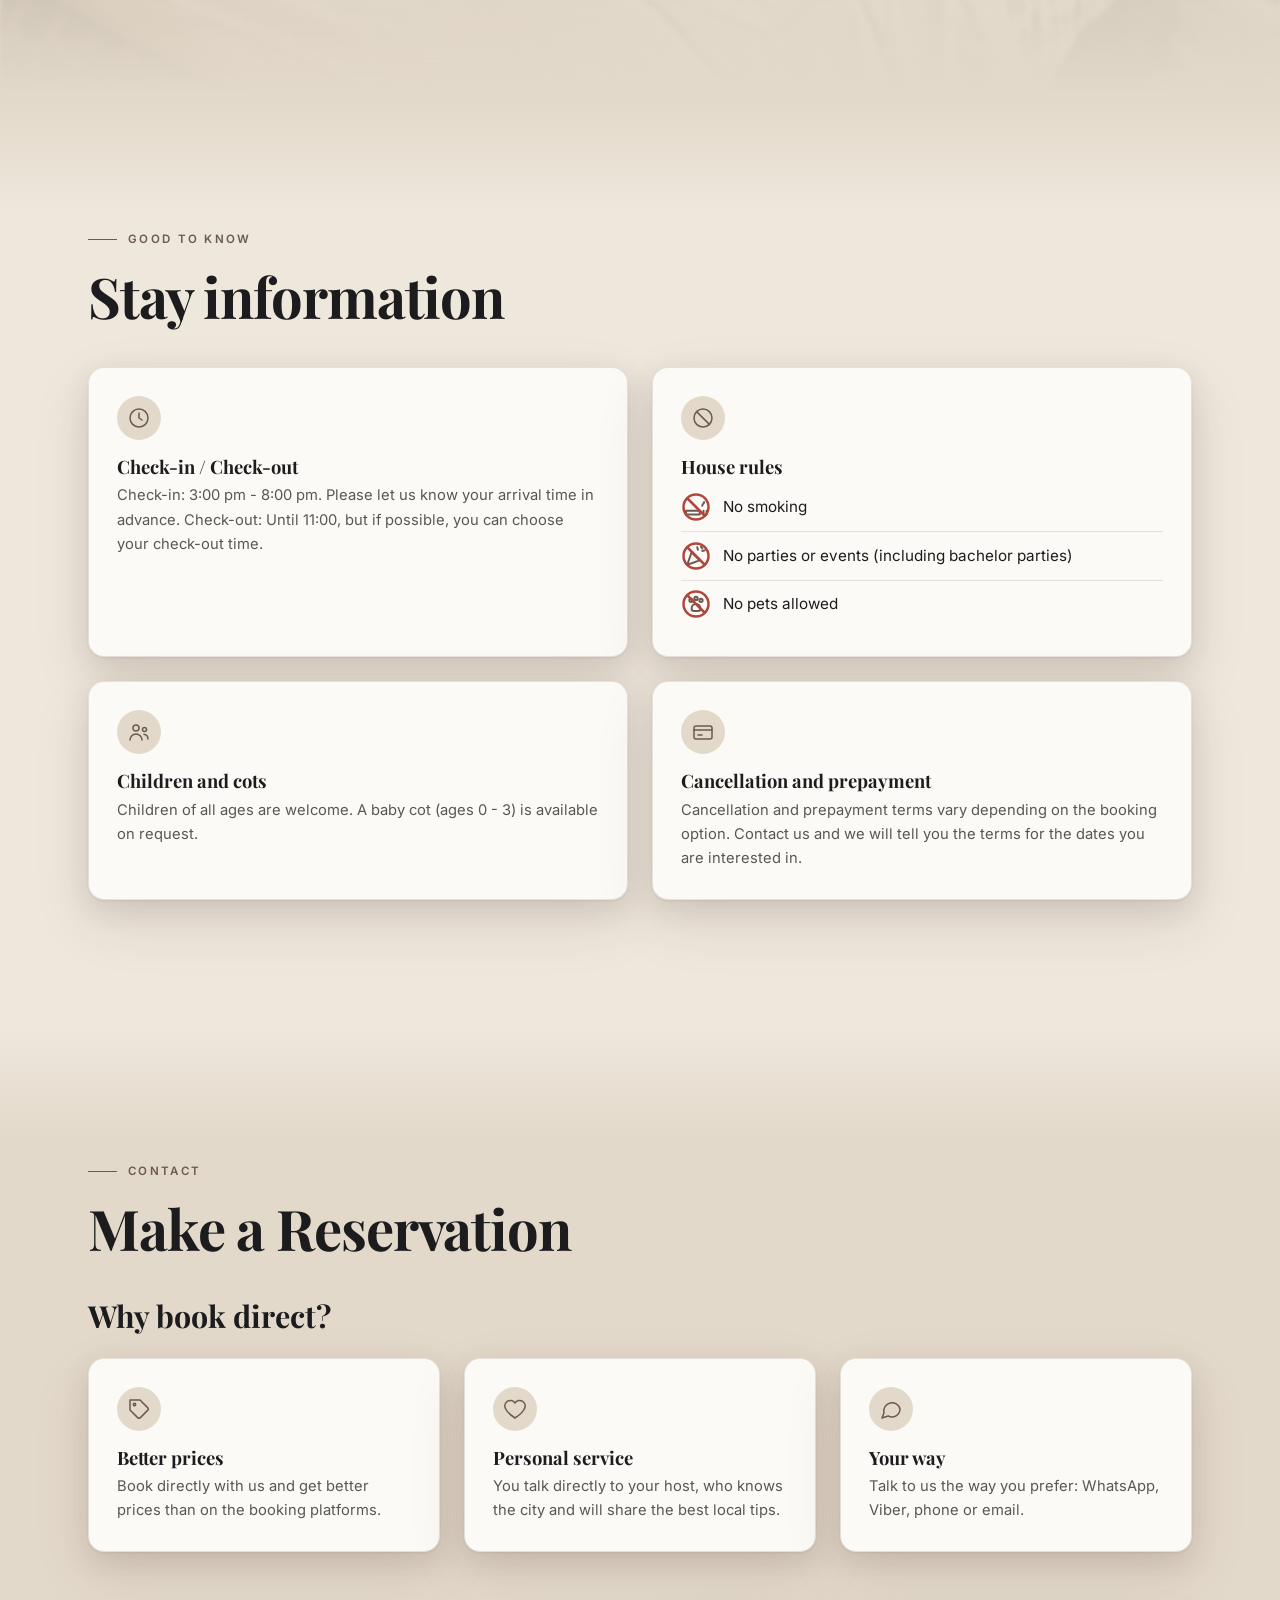
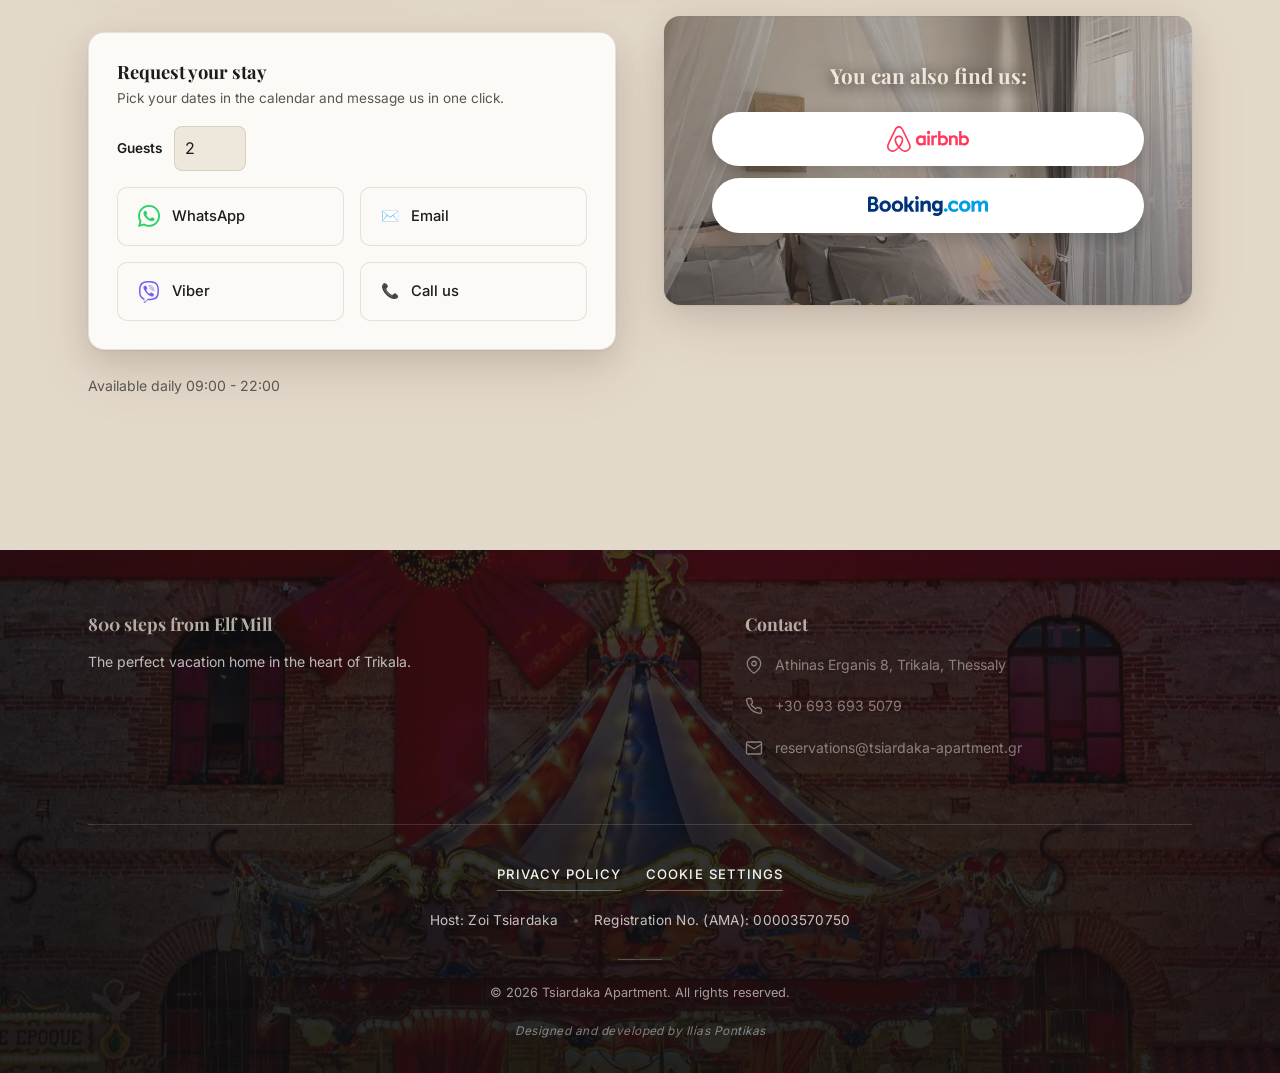
==== commit 2fd86bb4: "feat: Weekday offer 120 -> 100, weekend offer removed, 7+ offer kept, 4-5 December closed Co-Authore" ====
--- a/en/index.html
+++ b/en/index.html
@@ -64,7 +64,7 @@
     <meta property="place:location:longitude" content="21.764678">
 
     <!-- CSS -->
-    <link rel="stylesheet" href="../css/style.css?v=e74f0d7f">
+    <link rel="stylesheet" href="../css/style.css?v=d7119b37">
     <link href="https://unpkg.com/maplibre-gl@3.6.2/dist/maplibre-gl.css" rel="stylesheet">
     <link rel="stylesheet" href="https://cdn.jsdelivr.net/npm/vanilla-cookieconsent@3/dist/cookieconsent.css">
 
@@ -927,31 +927,17 @@
                 <h2 class="section-title" data-i18n="offers.title">Special Offers</h2>
                 <div class="pricing-grid">
                     <div class="offers-column">
-                        <div class="offer-card popular">
-                            <div class="offer-badge" data-i18n="offers.offer1.badge">Most Popular</div>
-                            <h3 class="offer-title" data-i18n="offers.offer1.title">November Weekends until 20/11</h3>
-                            <p class="offer-subtitle" data-i18n="offers.offer1.subtitle">For stays of 2+ nights</p>
-                            <div class="offer-prices">
-                                <span class="price-old" data-i18n="offers.offer1.old_price">€120/night</span>
-                                <span class="price-new" data-i18n="offers.offer1.new_price">€100/night</span>
-                            </div>
-                            <ul class="offer-features">
-                                <li data-i18n="offers.offer1.feature1">✅ Free welcome basket</li>
-                                <li data-i18n="offers.offer1.feature2">✅ Ideal for autumn getaway</li>
-                                <li data-i18n="offers.offer1.feature3">✅ 27% discount</li>
-                            </ul>
-                        </div>
                         <div class="offer-card">
                             <h3 class="offer-title" data-i18n="offers.offer2.title">November Weekdays until 20/11</h3>
                             <p class="offer-subtitle" data-i18n="offers.offer2.subtitle">Monday-Friday</p>
                             <div class="offer-prices">
-                                <span class="price-old" data-i18n="offers.offer2.old_price">€110/night</span>
-                                <span class="price-new" data-i18n="offers.offer2.new_price">€90/night</span>
+                                <span class="price-old" data-i18n="offers.offer2.old_price">€120/night</span>
+                                <span class="price-new" data-i18n="offers.offer2.new_price">€100/night</span>
                             </div>
                             <ul class="offer-features">
                                 <li data-i18n="offers.offer2.feature1">✅ Peace outside the weekend</li>
                                 <li data-i18n="offers.offer2.feature2">✅ Ideal for working days</li>
-                                <li data-i18n="offers.offer2.feature3">✅ 50% discount</li>
+                                <li data-i18n="offers.offer2.feature3">✅ 17% discount</li>
                             </ul>
                         </div>
                         <div class="offer-card">
@@ -1178,8 +1164,8 @@
     <script src="https://cdnjs.cloudflare.com/ajax/libs/gsap/3.12.5/TextPlugin.min.js" defer></script>
 <script src="https://unpkg.com/maplibre-gl@3.6.2/dist/maplibre-gl.js" defer></script>
     <script src="https://cdn.jsdelivr.net/npm/vanilla-cookieconsent@3/dist/cookieconsent.umd.js" defer></script>
-    <script src="../js/language-switcher.js?v=e74f0d7f" defer></script>
+    <script src="../js/language-switcher.js?v=d7119b37" defer></script>
     <!-- Modular entry point -->
-    <script type="module" src="../js/main.js?v=e74f0d7f"></script>
+    <script type="module" src="../js/main.js?v=d7119b37"></script>
 </body>
 </html>
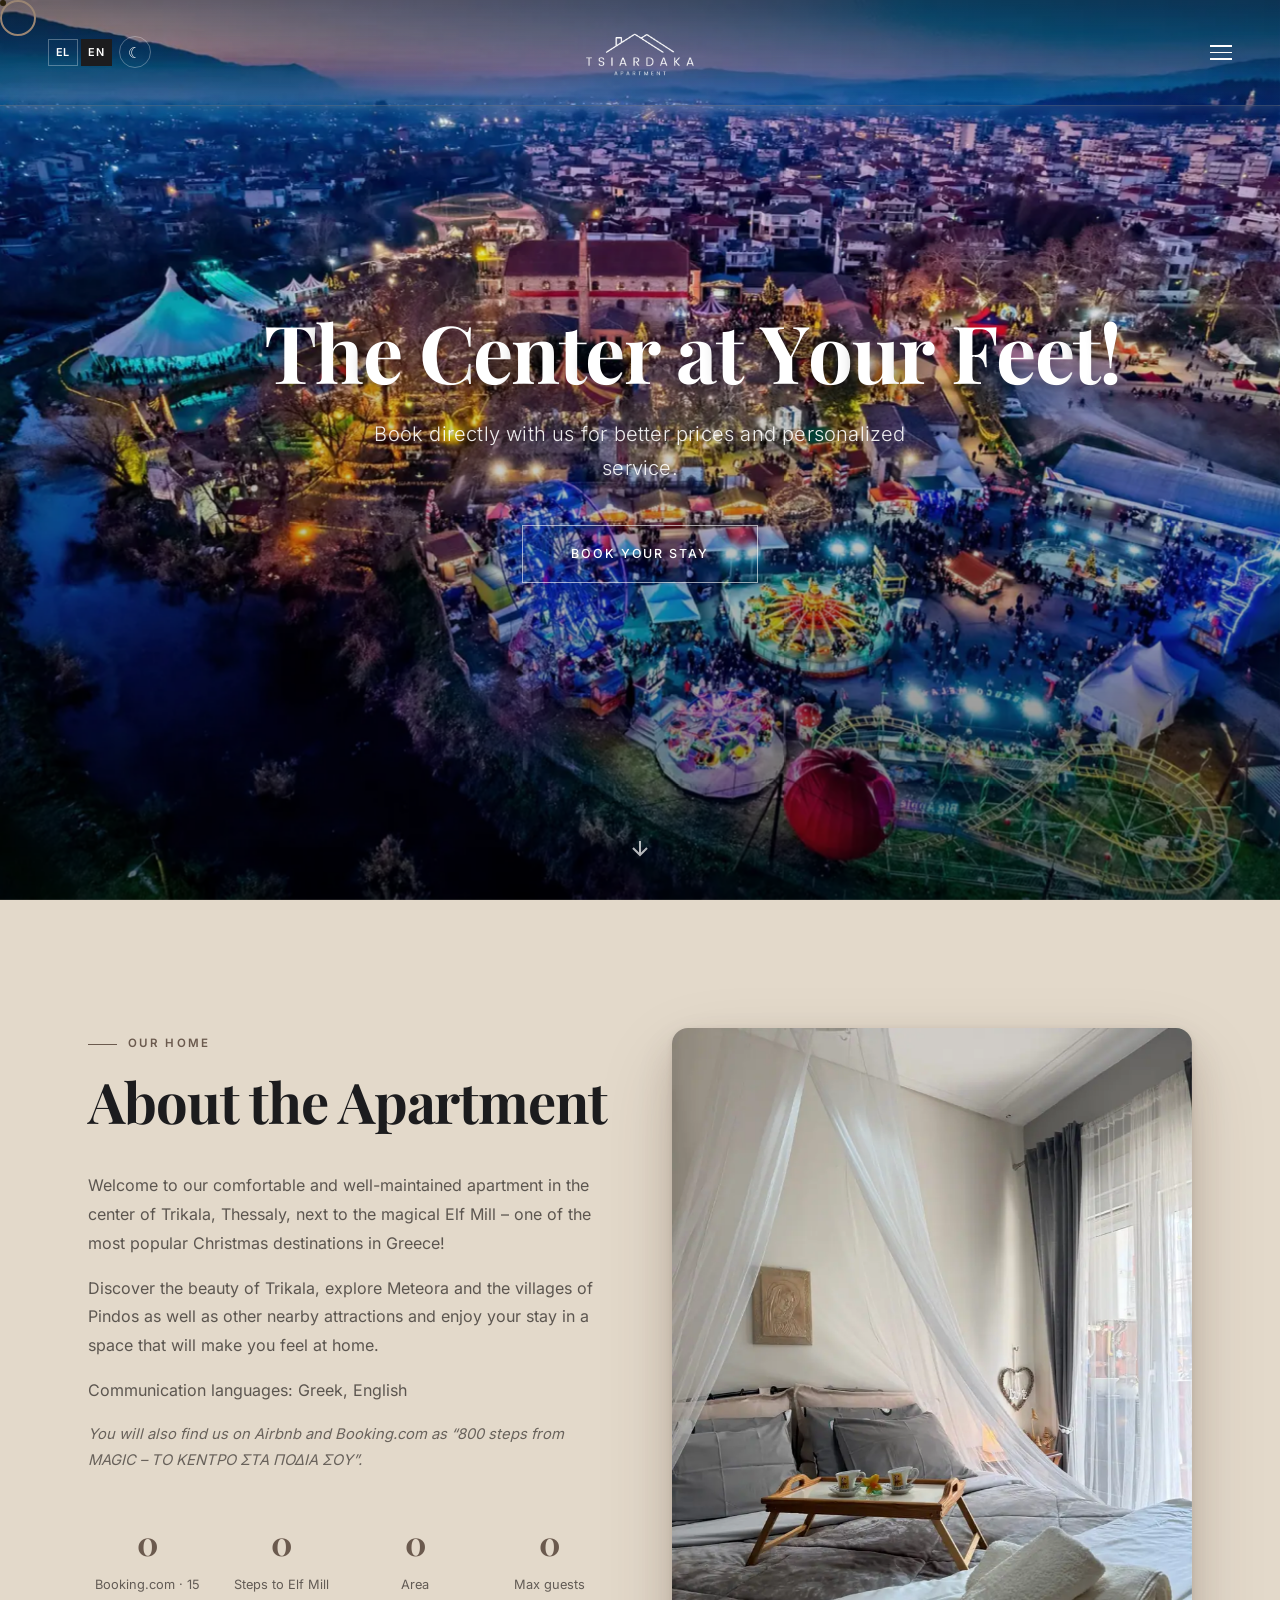
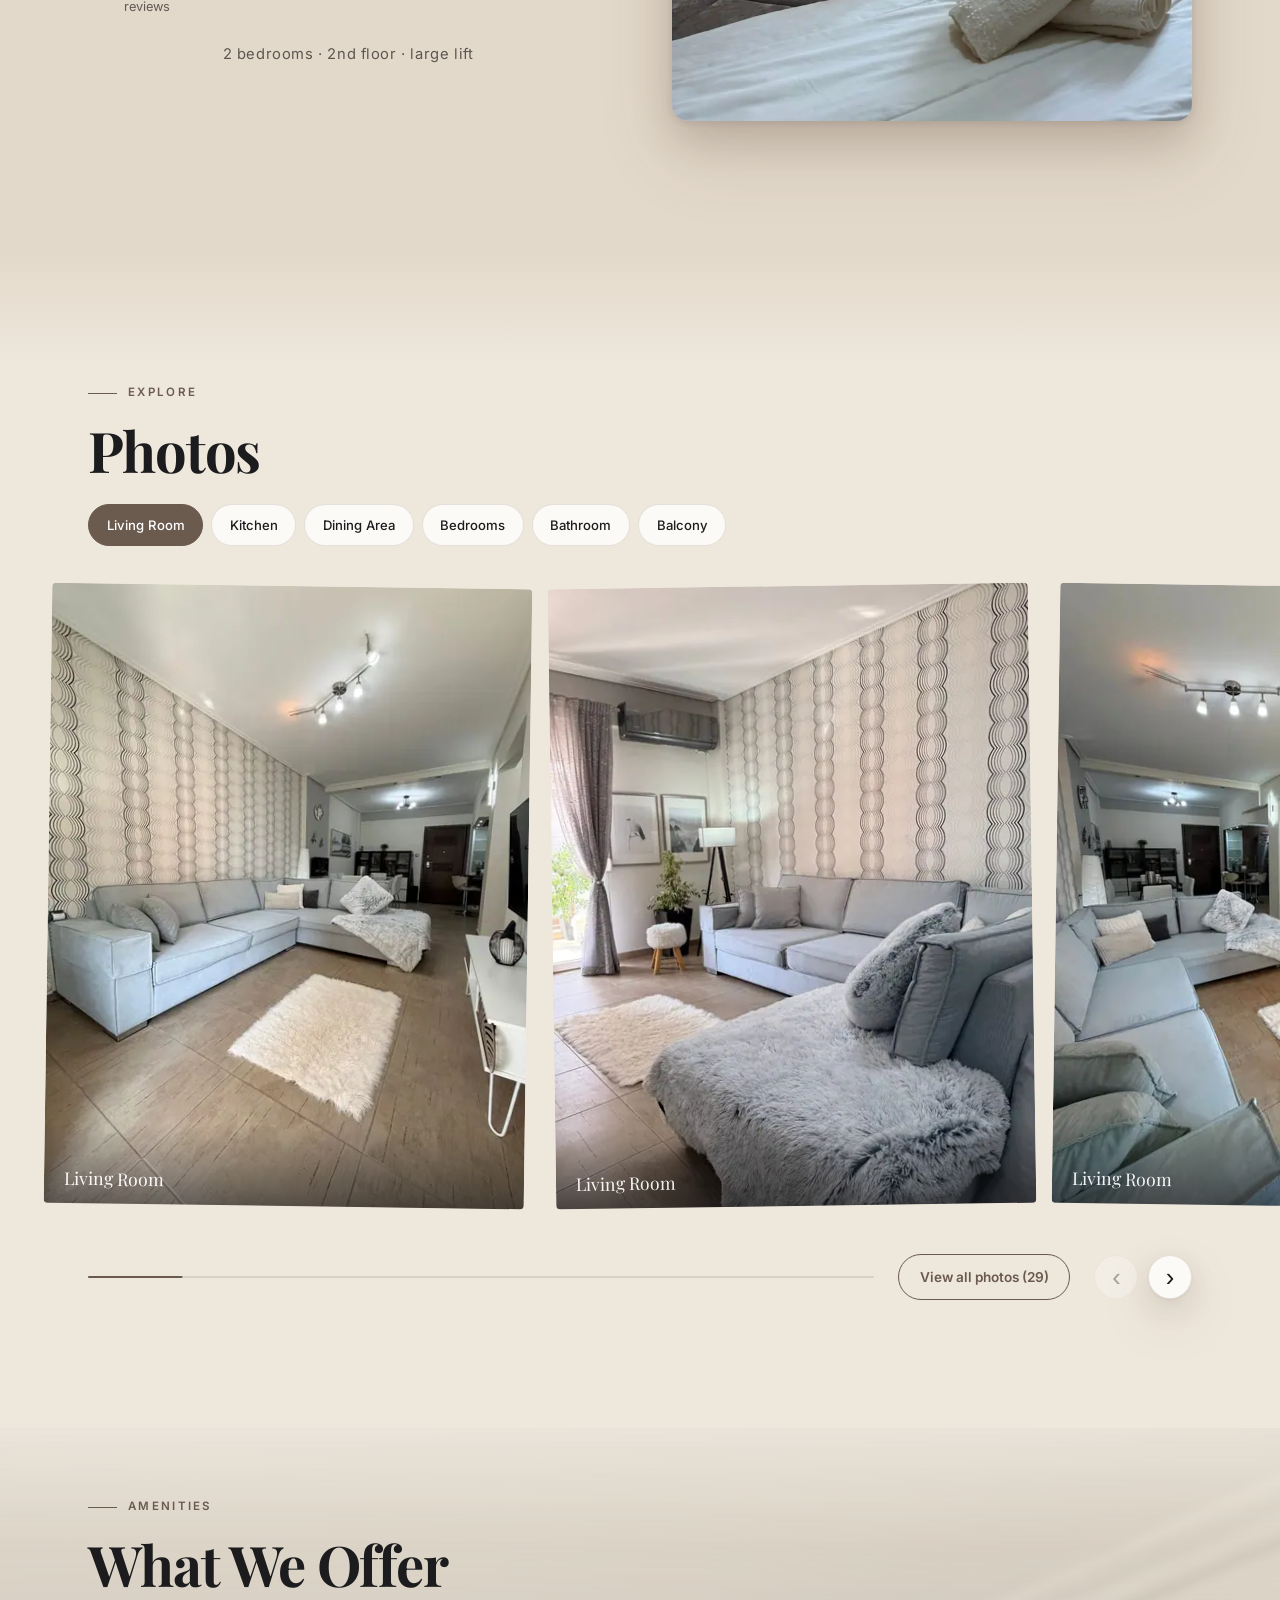
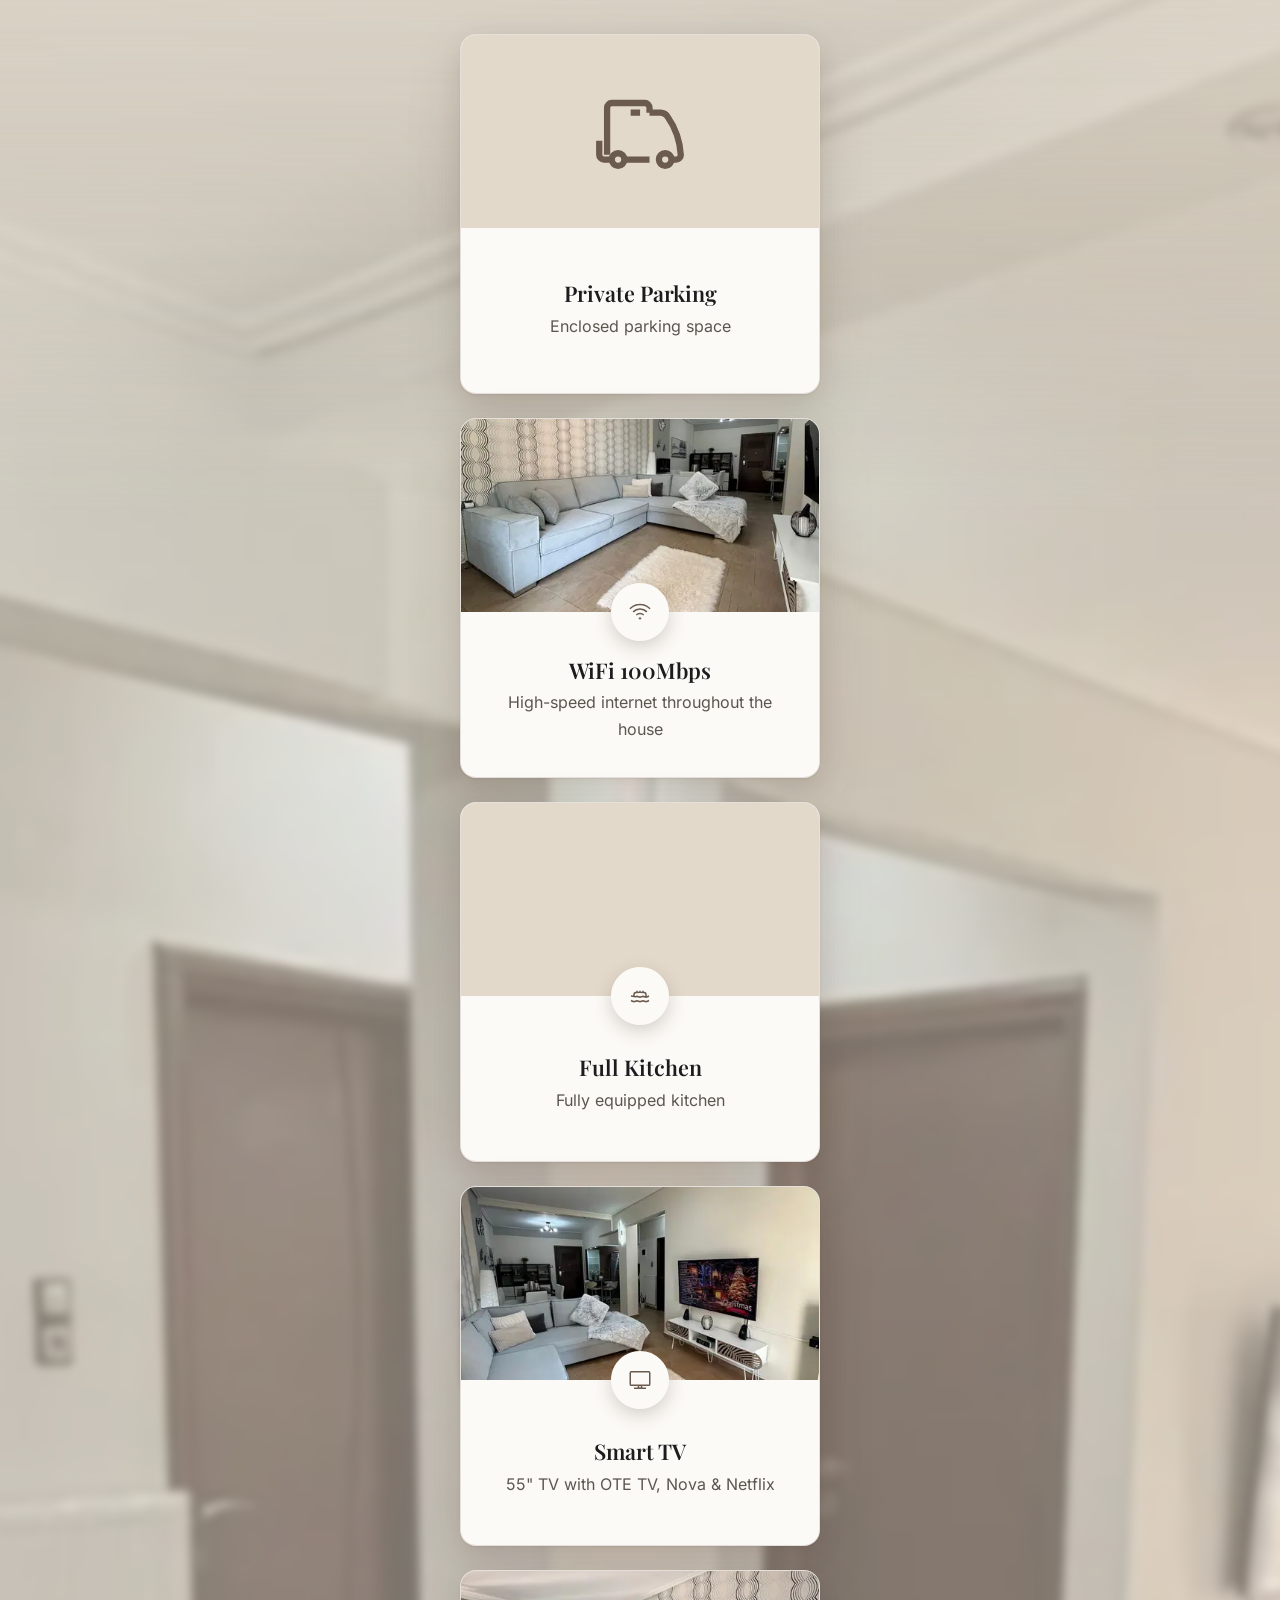
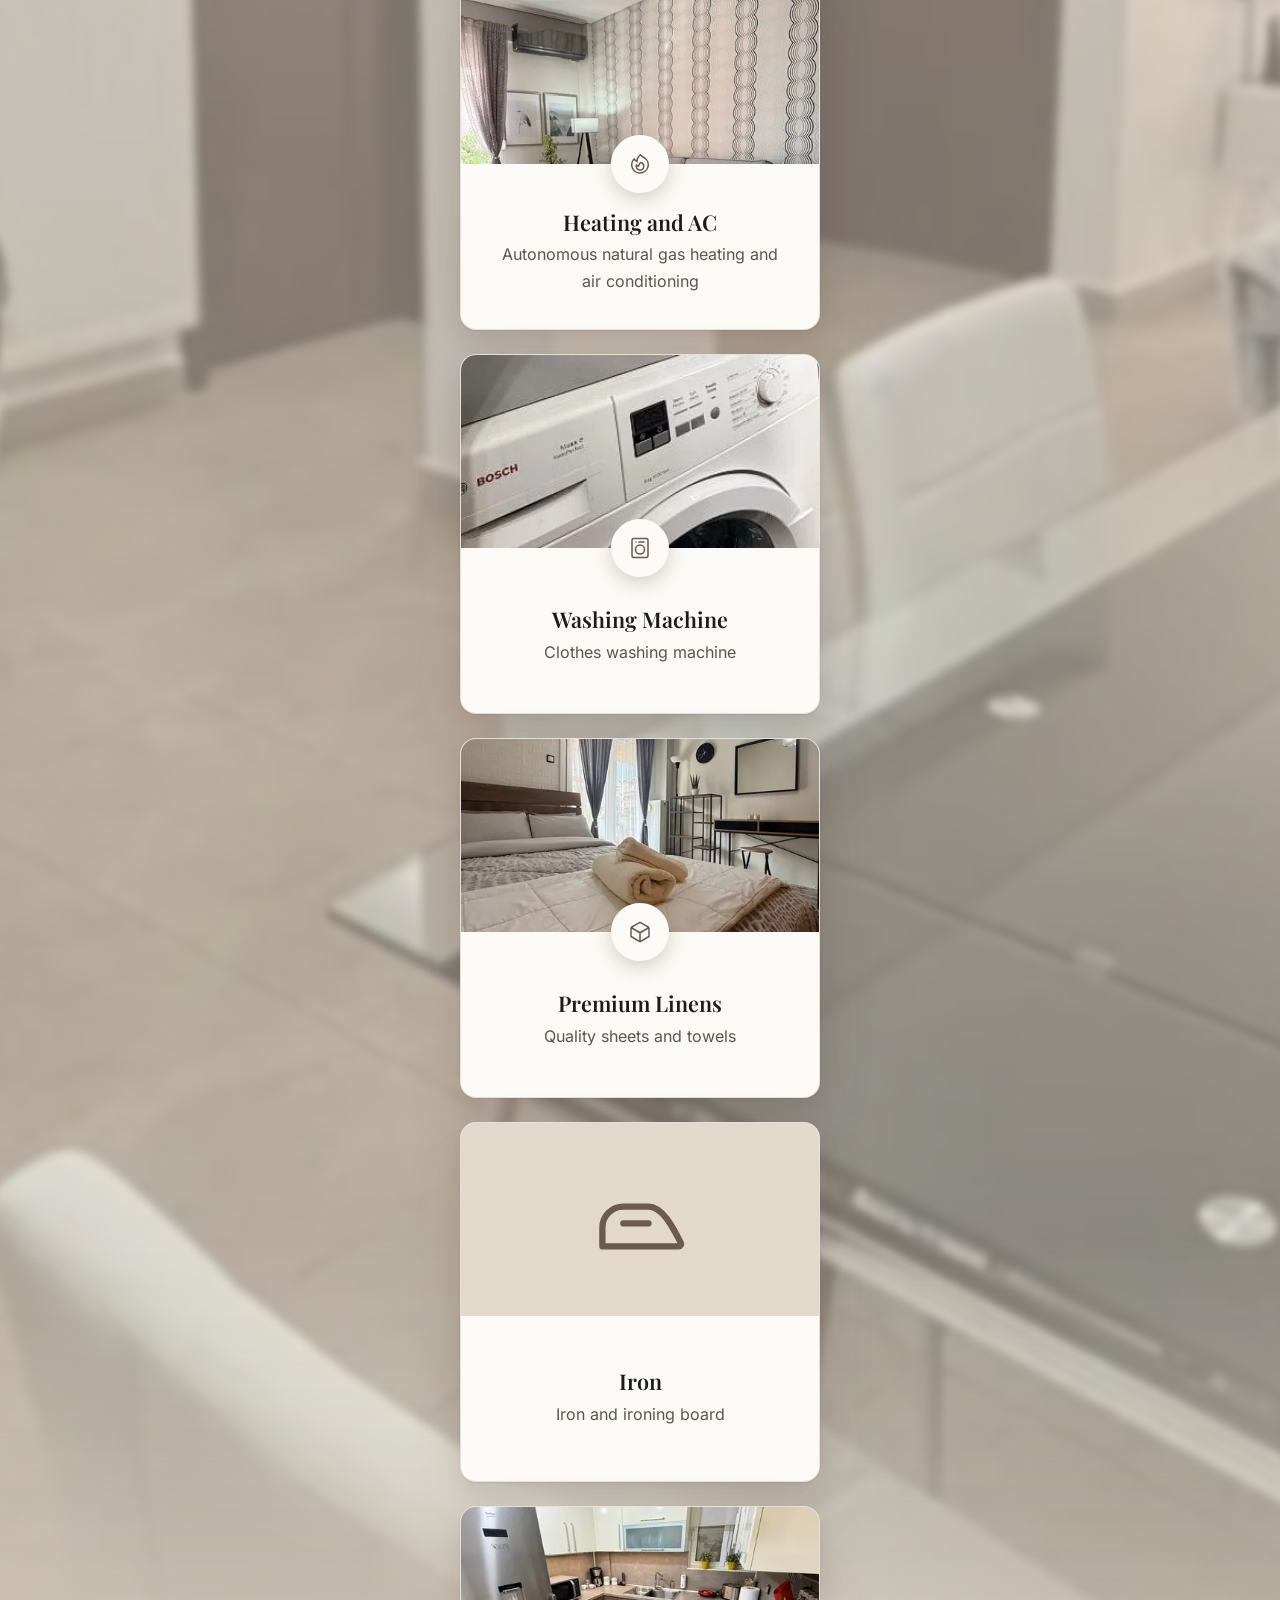
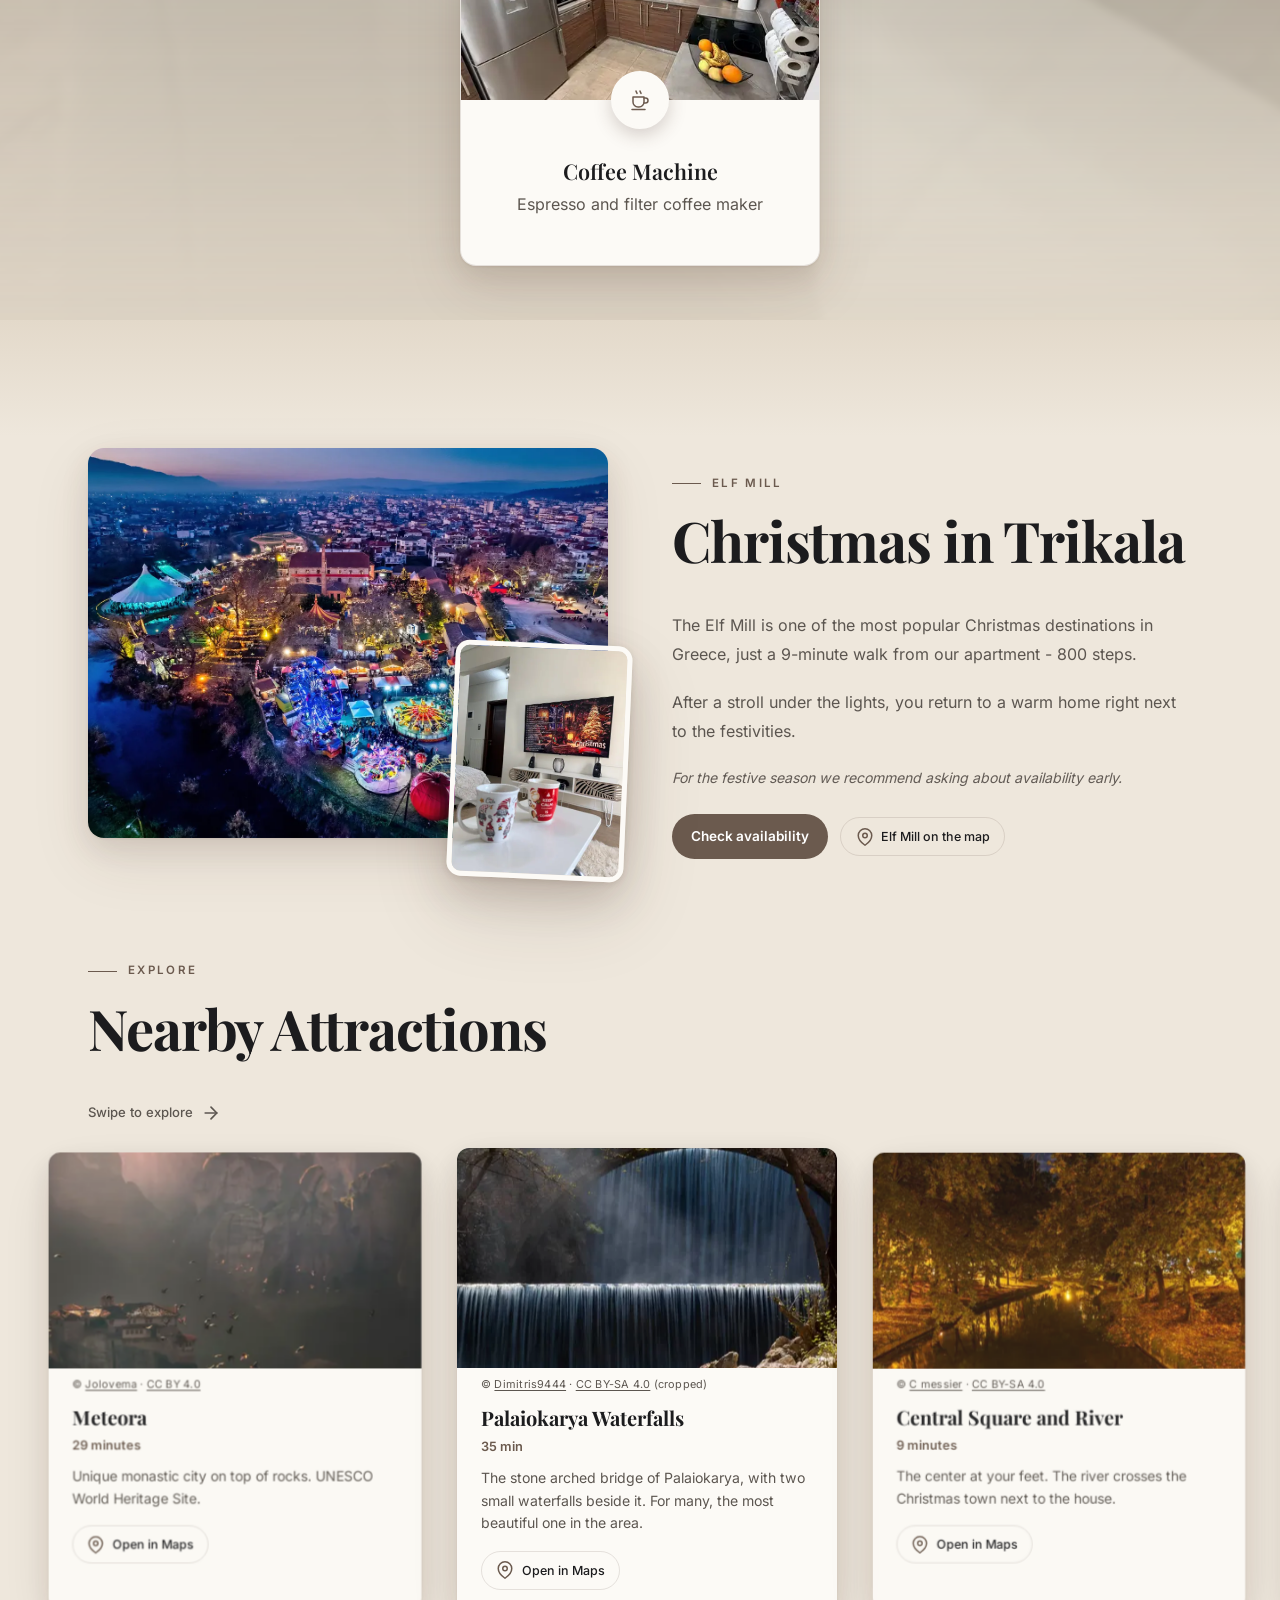
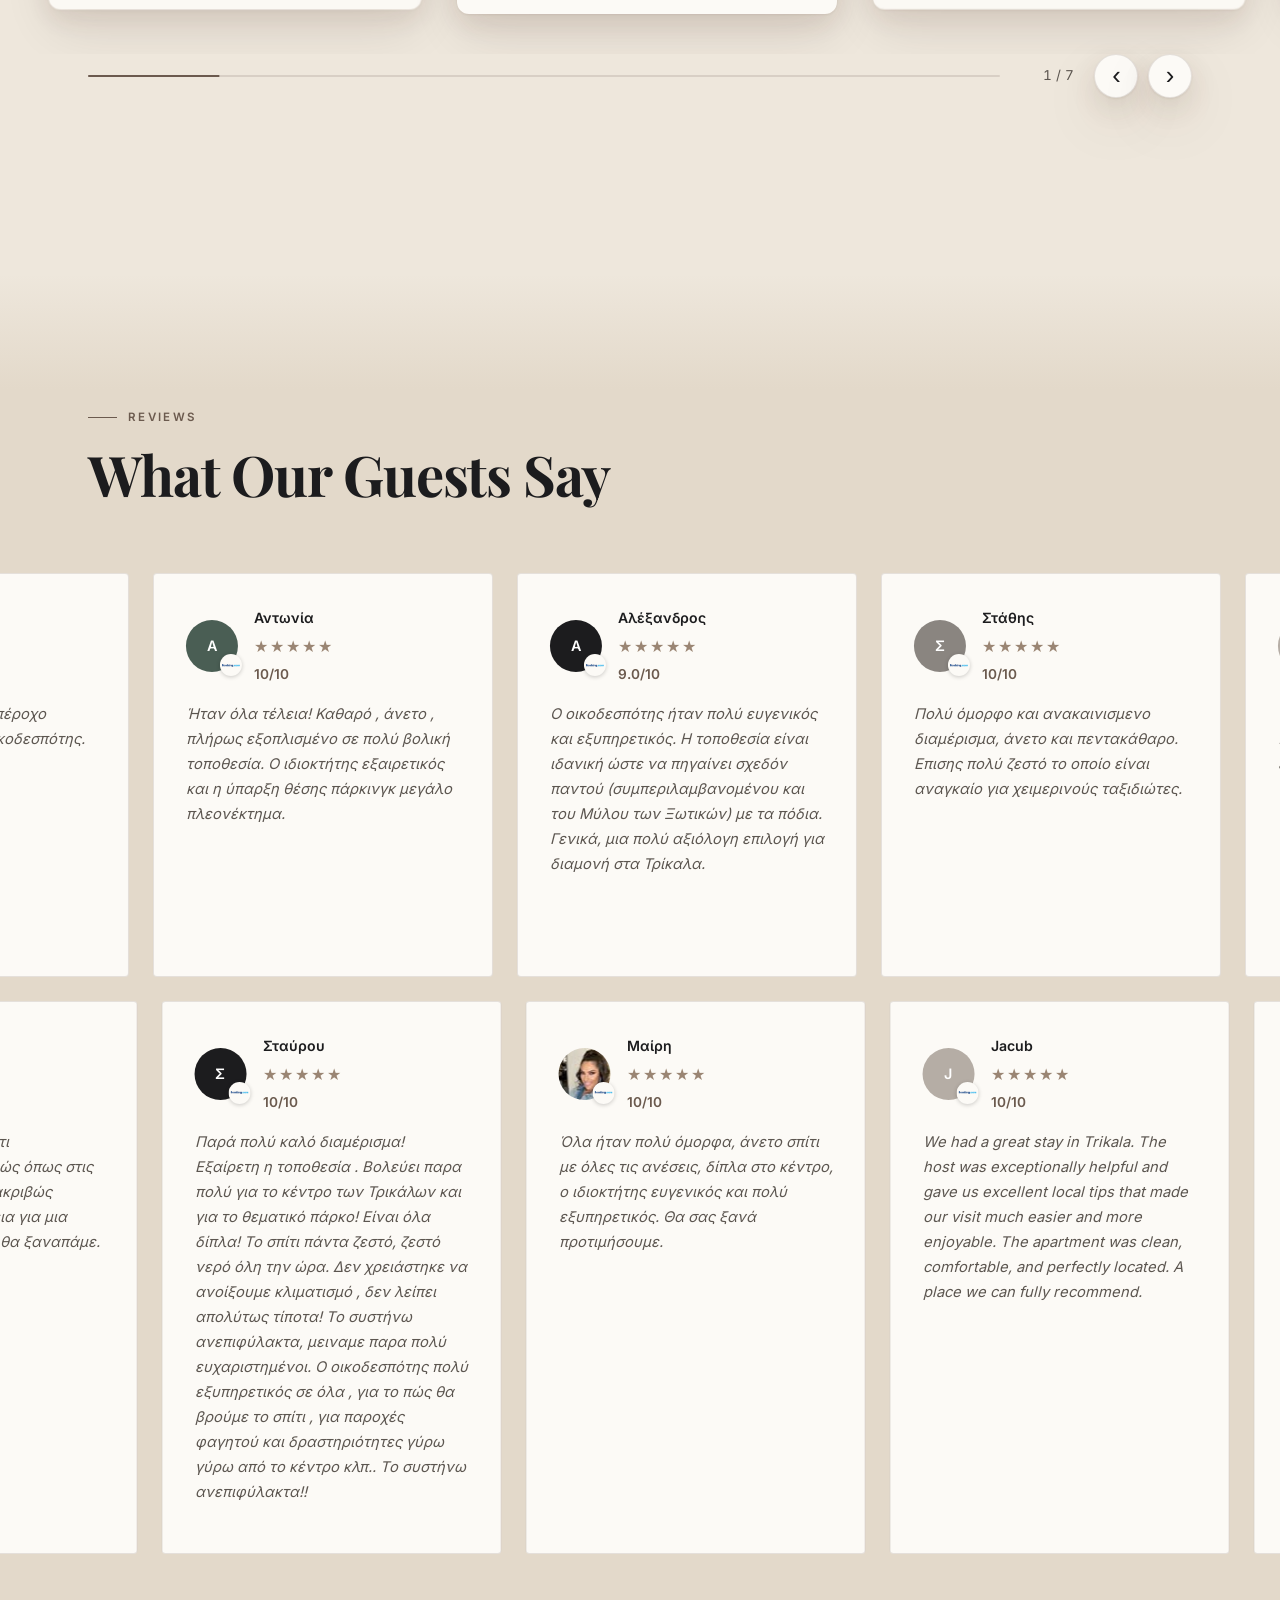
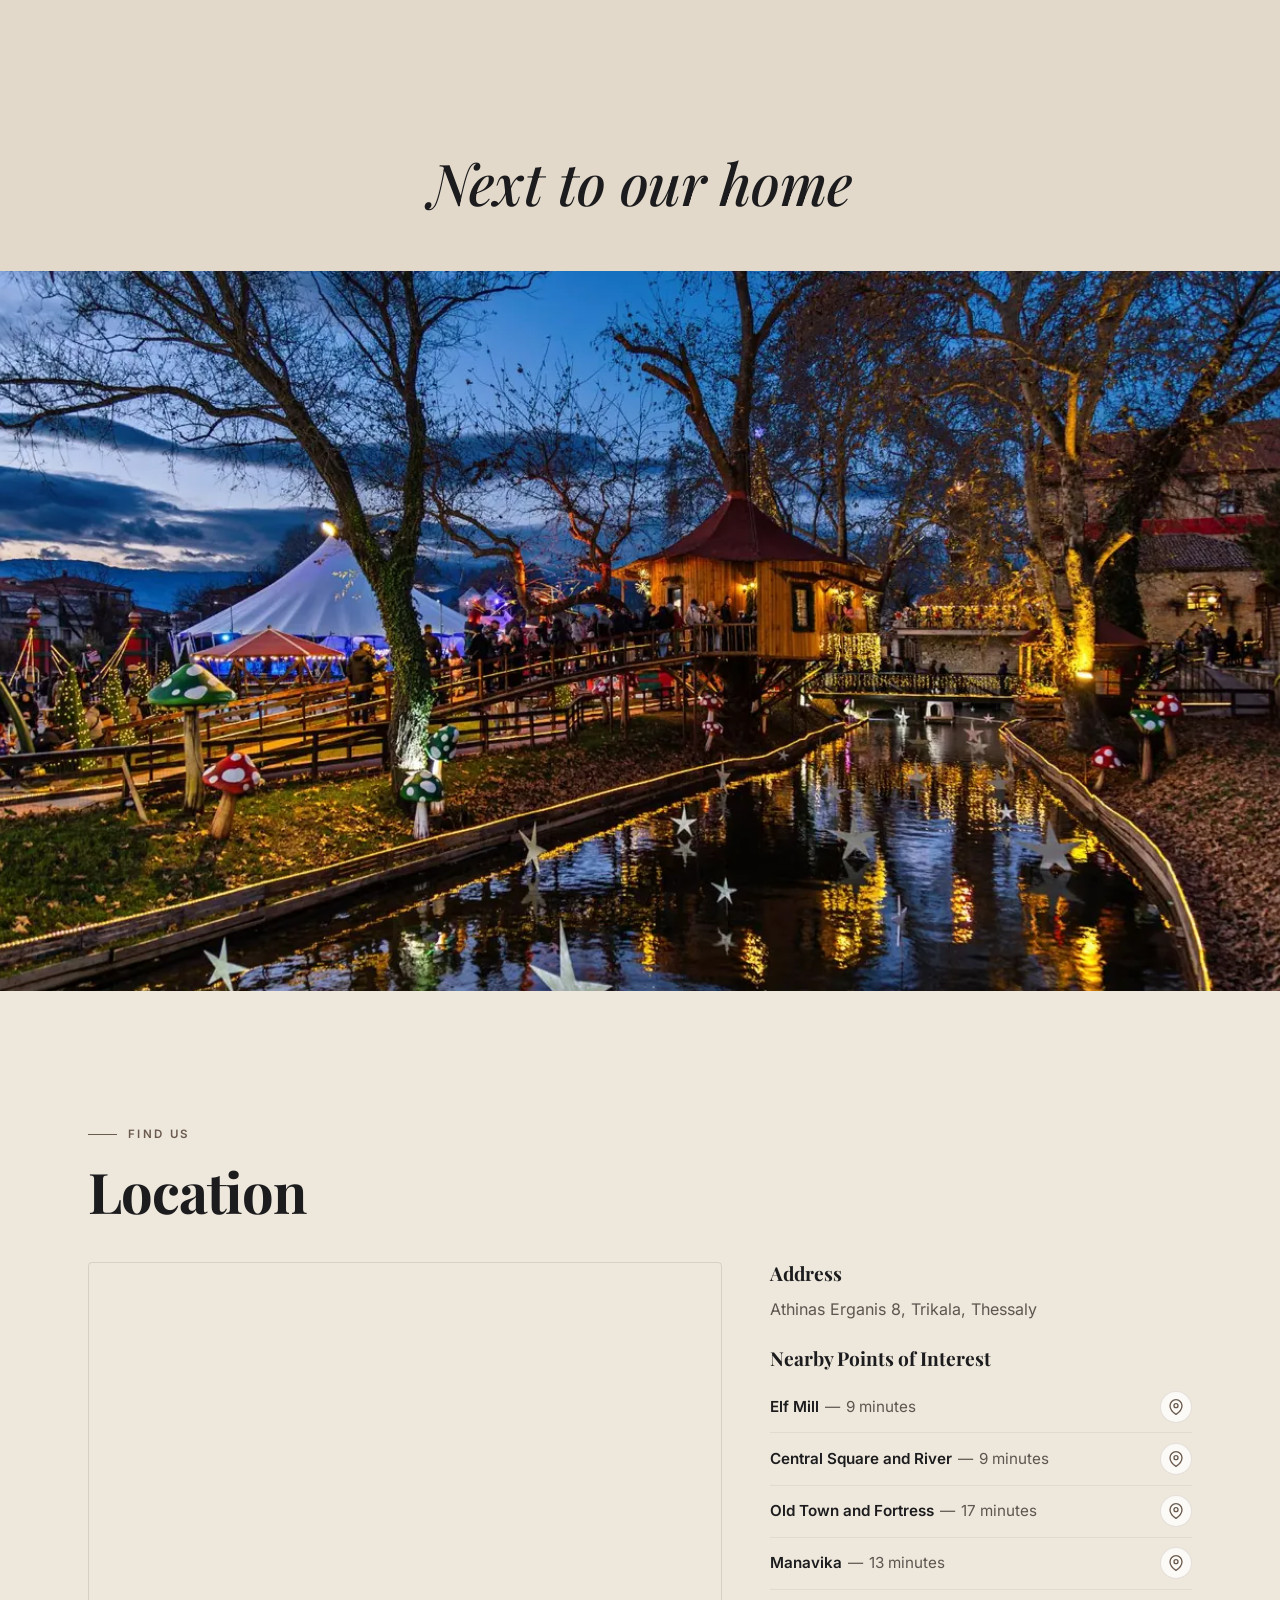
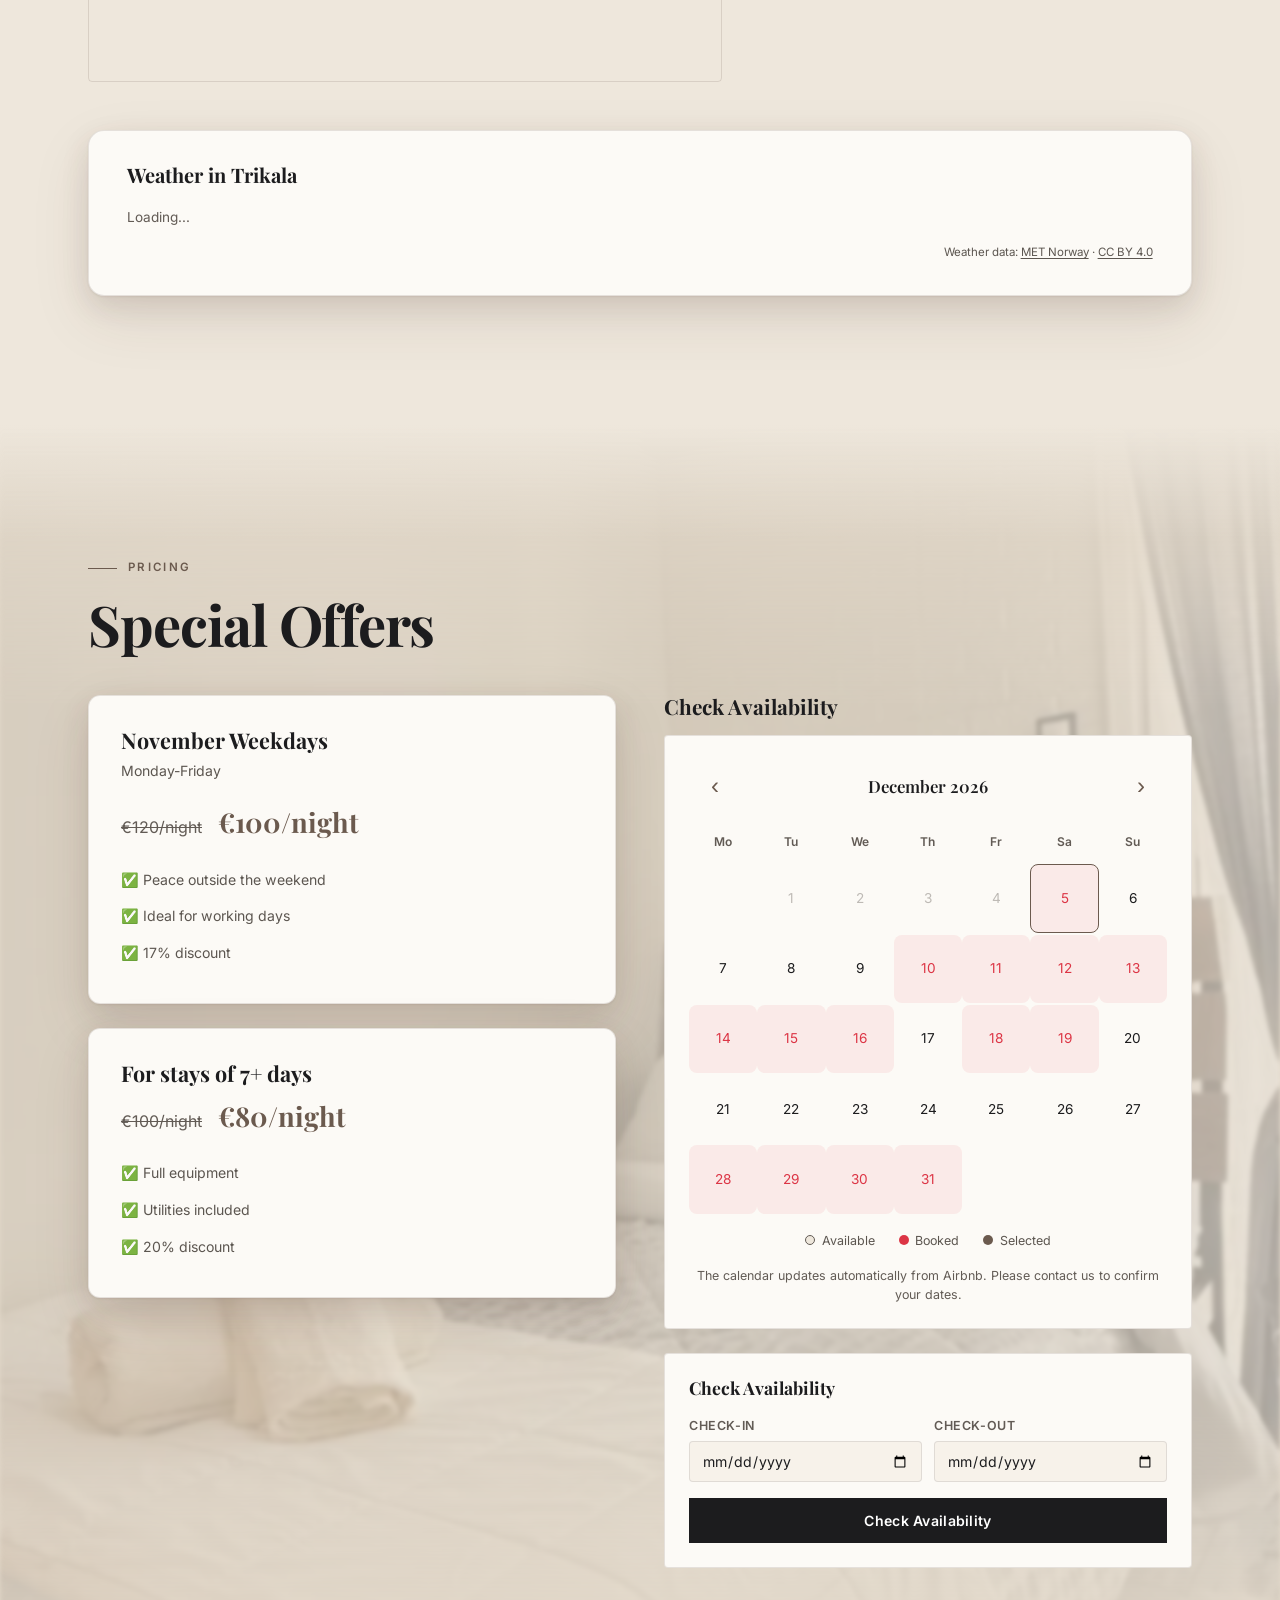
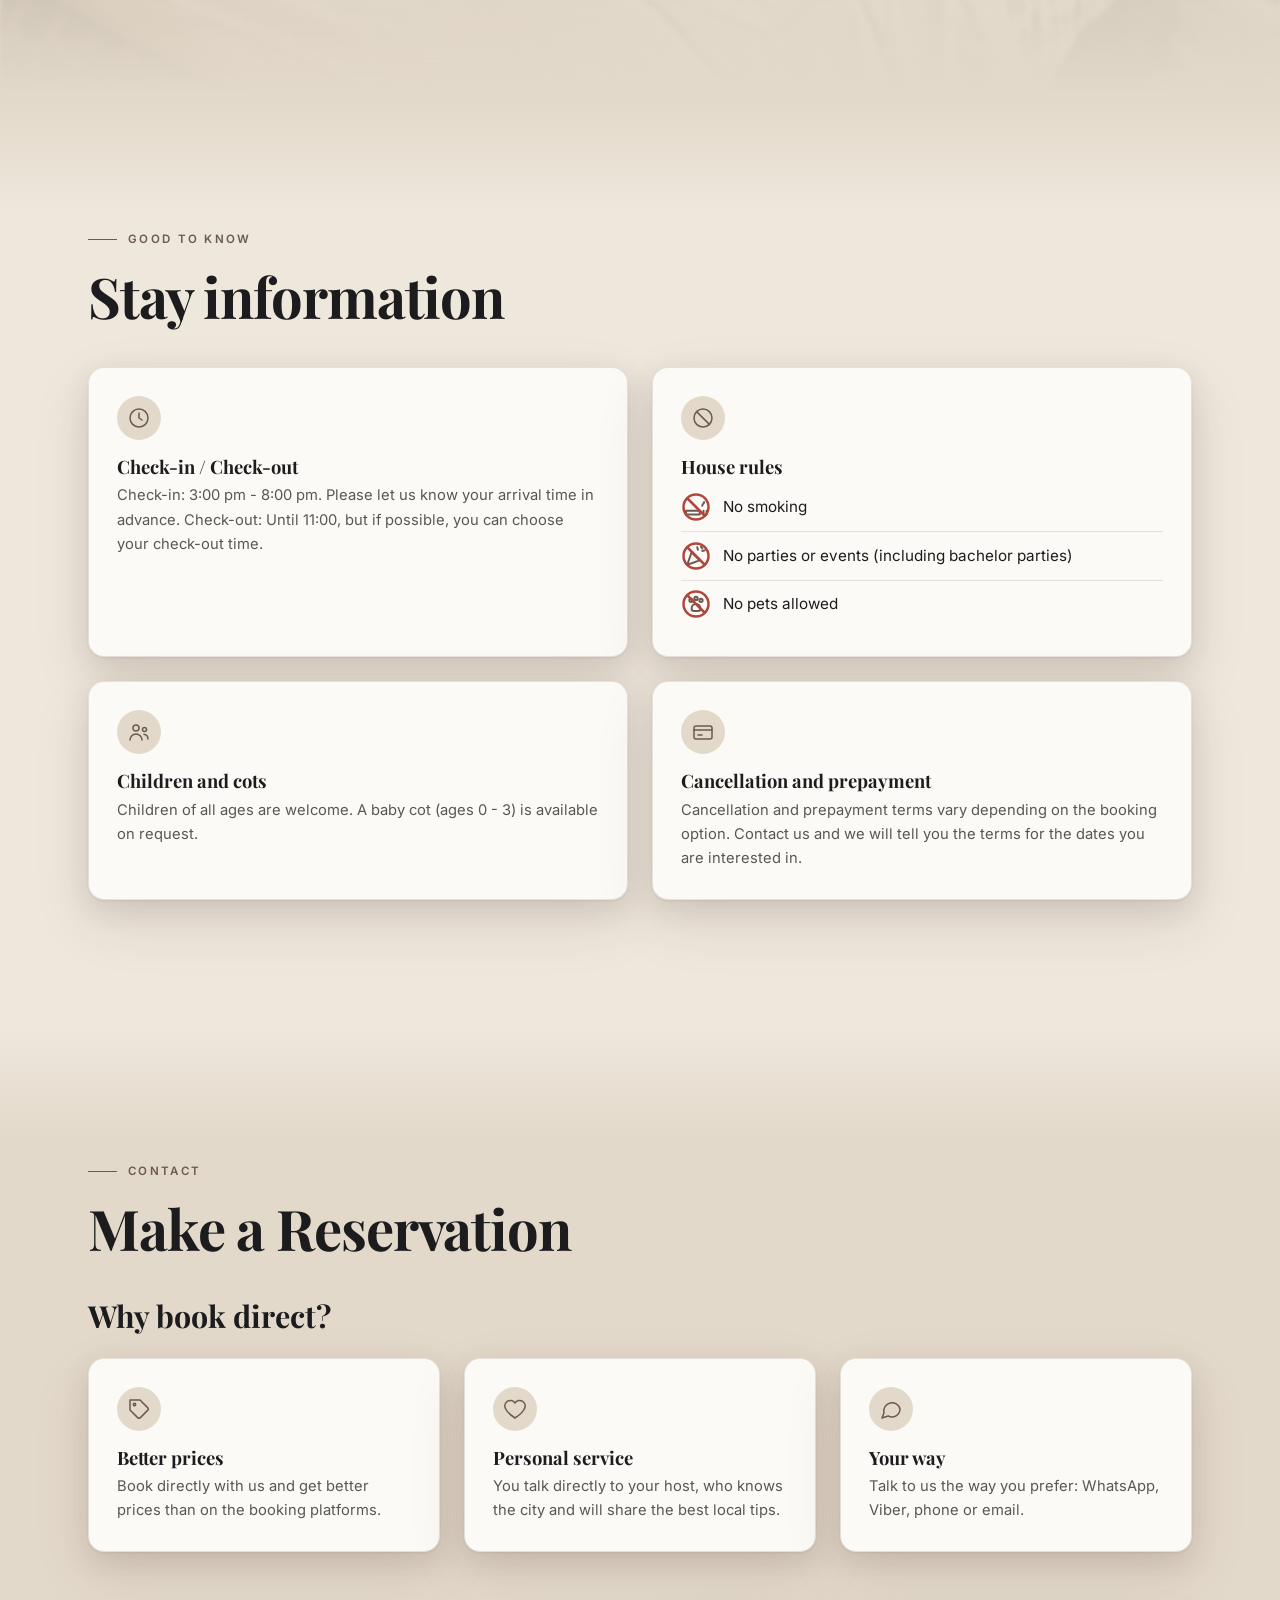
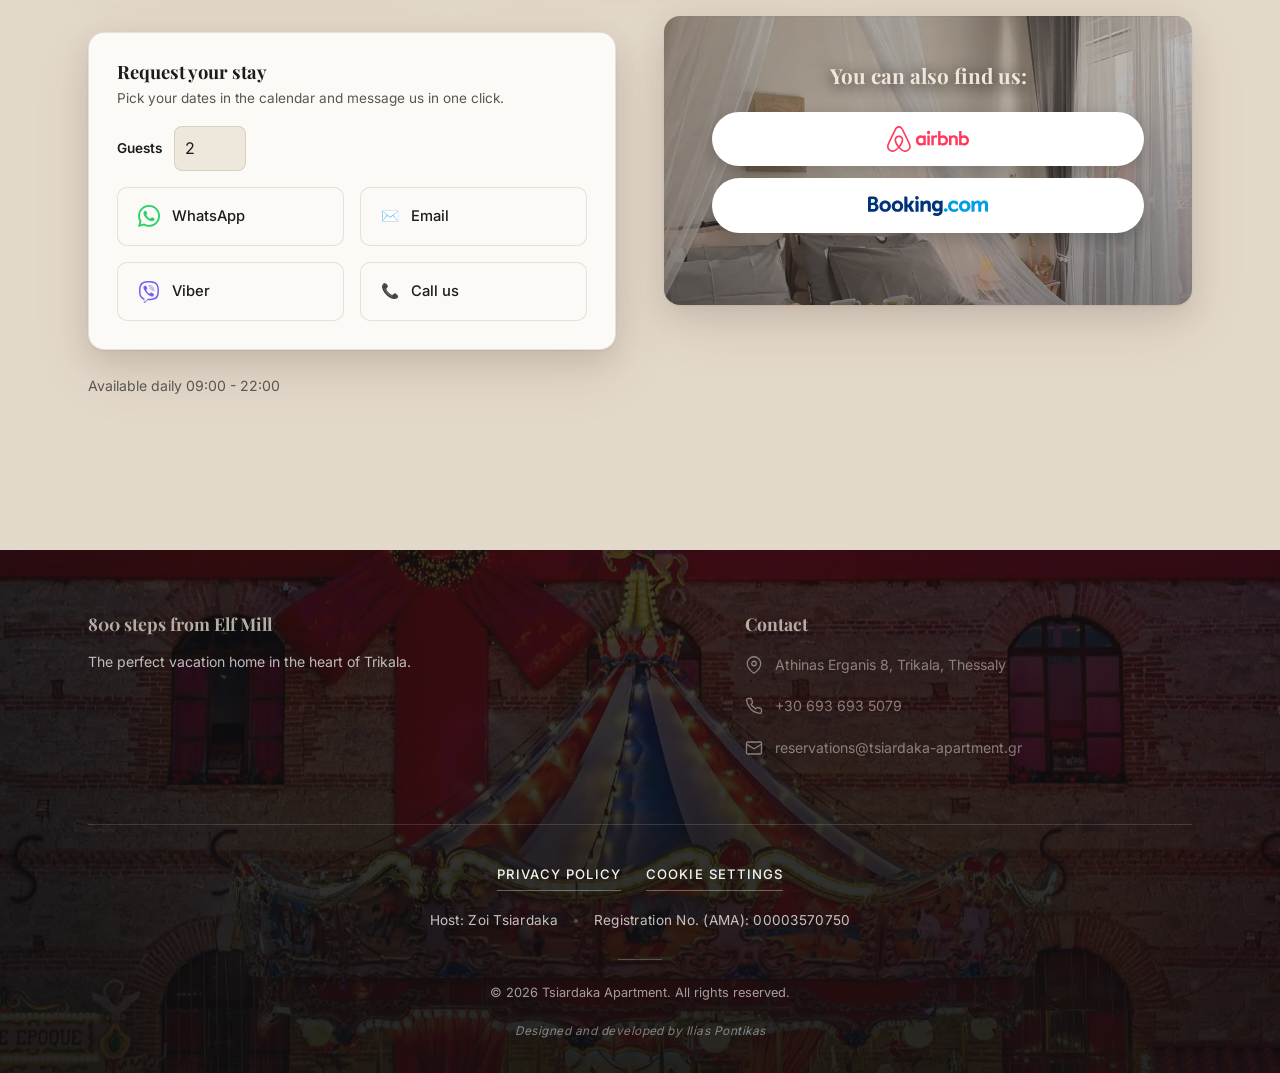
==== commit 467dd749: "feat: Remove 'until 20/11' from the offers; 7+ discount text shows 20% Co-Authored-By: Claude Sonnet" ====
--- a/en/index.html
+++ b/en/index.html
@@ -64,7 +64,7 @@
     <meta property="place:location:longitude" content="21.764678">
 
     <!-- CSS -->
-    <link rel="stylesheet" href="../css/style.css?v=d7119b37">
+    <link rel="stylesheet" href="../css/style.css?v=48272682">
     <link href="https://unpkg.com/maplibre-gl@3.6.2/dist/maplibre-gl.css" rel="stylesheet">
     <link rel="stylesheet" href="https://cdn.jsdelivr.net/npm/vanilla-cookieconsent@3/dist/cookieconsent.css">
 
@@ -928,7 +928,7 @@
                 <div class="pricing-grid">
                     <div class="offers-column">
                         <div class="offer-card">
-                            <h3 class="offer-title" data-i18n="offers.offer2.title">November Weekdays until 20/11</h3>
+                            <h3 class="offer-title" data-i18n="offers.offer2.title">November Weekdays</h3>
                             <p class="offer-subtitle" data-i18n="offers.offer2.subtitle">Monday-Friday</p>
                             <div class="offer-prices">
                                 <span class="price-old" data-i18n="offers.offer2.old_price">€120/night</span>
@@ -942,7 +942,6 @@
                         </div>
                         <div class="offer-card">
                             <h3 class="offer-title" data-i18n="offers.offer3.title">For stays of 7+ days</h3>
-                            <p class="offer-subtitle" data-i18n="offers.offer3.subtitle">Until 20/11</p>
                             <div class="offer-prices">
                                 <span class="price-old" data-i18n="offers.offer3.old_price">€100/night</span>
                                 <span class="price-new" data-i18n="offers.offer3.new_price">€80/night</span>
@@ -950,7 +949,7 @@
                             <ul class="offer-features">
                                 <li data-i18n="offers.offer3.feature1">✅ Full equipment</li>
                                 <li data-i18n="offers.offer3.feature2">✅ Utilities included</li>
-                                <li data-i18n="offers.offer3.feature3">✅ 55% discount</li>
+                                <li data-i18n="offers.offer3.feature3">✅ 20% discount</li>
                             </ul>
                         </div>
                     </div>
@@ -1164,8 +1163,8 @@
     <script src="https://cdnjs.cloudflare.com/ajax/libs/gsap/3.12.5/TextPlugin.min.js" defer></script>
 <script src="https://unpkg.com/maplibre-gl@3.6.2/dist/maplibre-gl.js" defer></script>
     <script src="https://cdn.jsdelivr.net/npm/vanilla-cookieconsent@3/dist/cookieconsent.umd.js" defer></script>
-    <script src="../js/language-switcher.js?v=d7119b37" defer></script>
+    <script src="../js/language-switcher.js?v=48272682" defer></script>
     <!-- Modular entry point -->
-    <script type="module" src="../js/main.js?v=d7119b37"></script>
+    <script type="module" src="../js/main.js?v=48272682"></script>
 </body>
 </html>
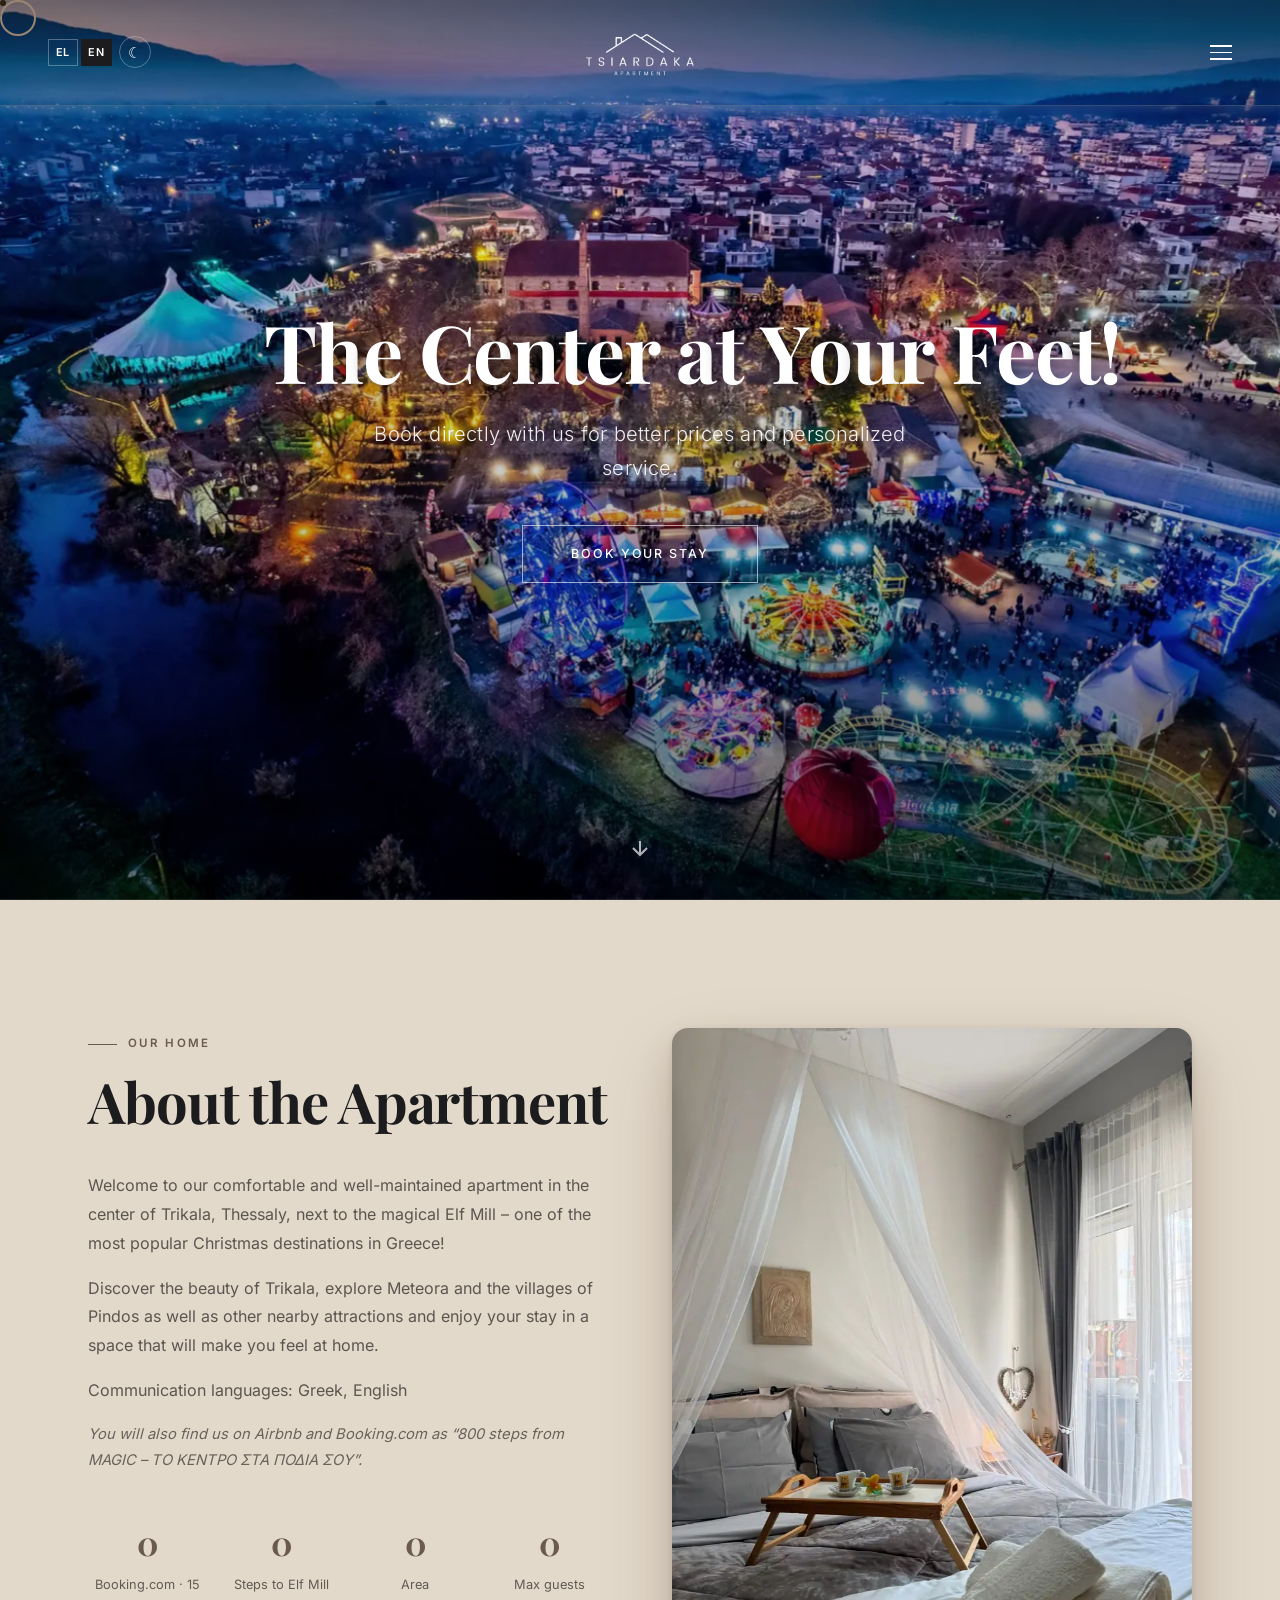
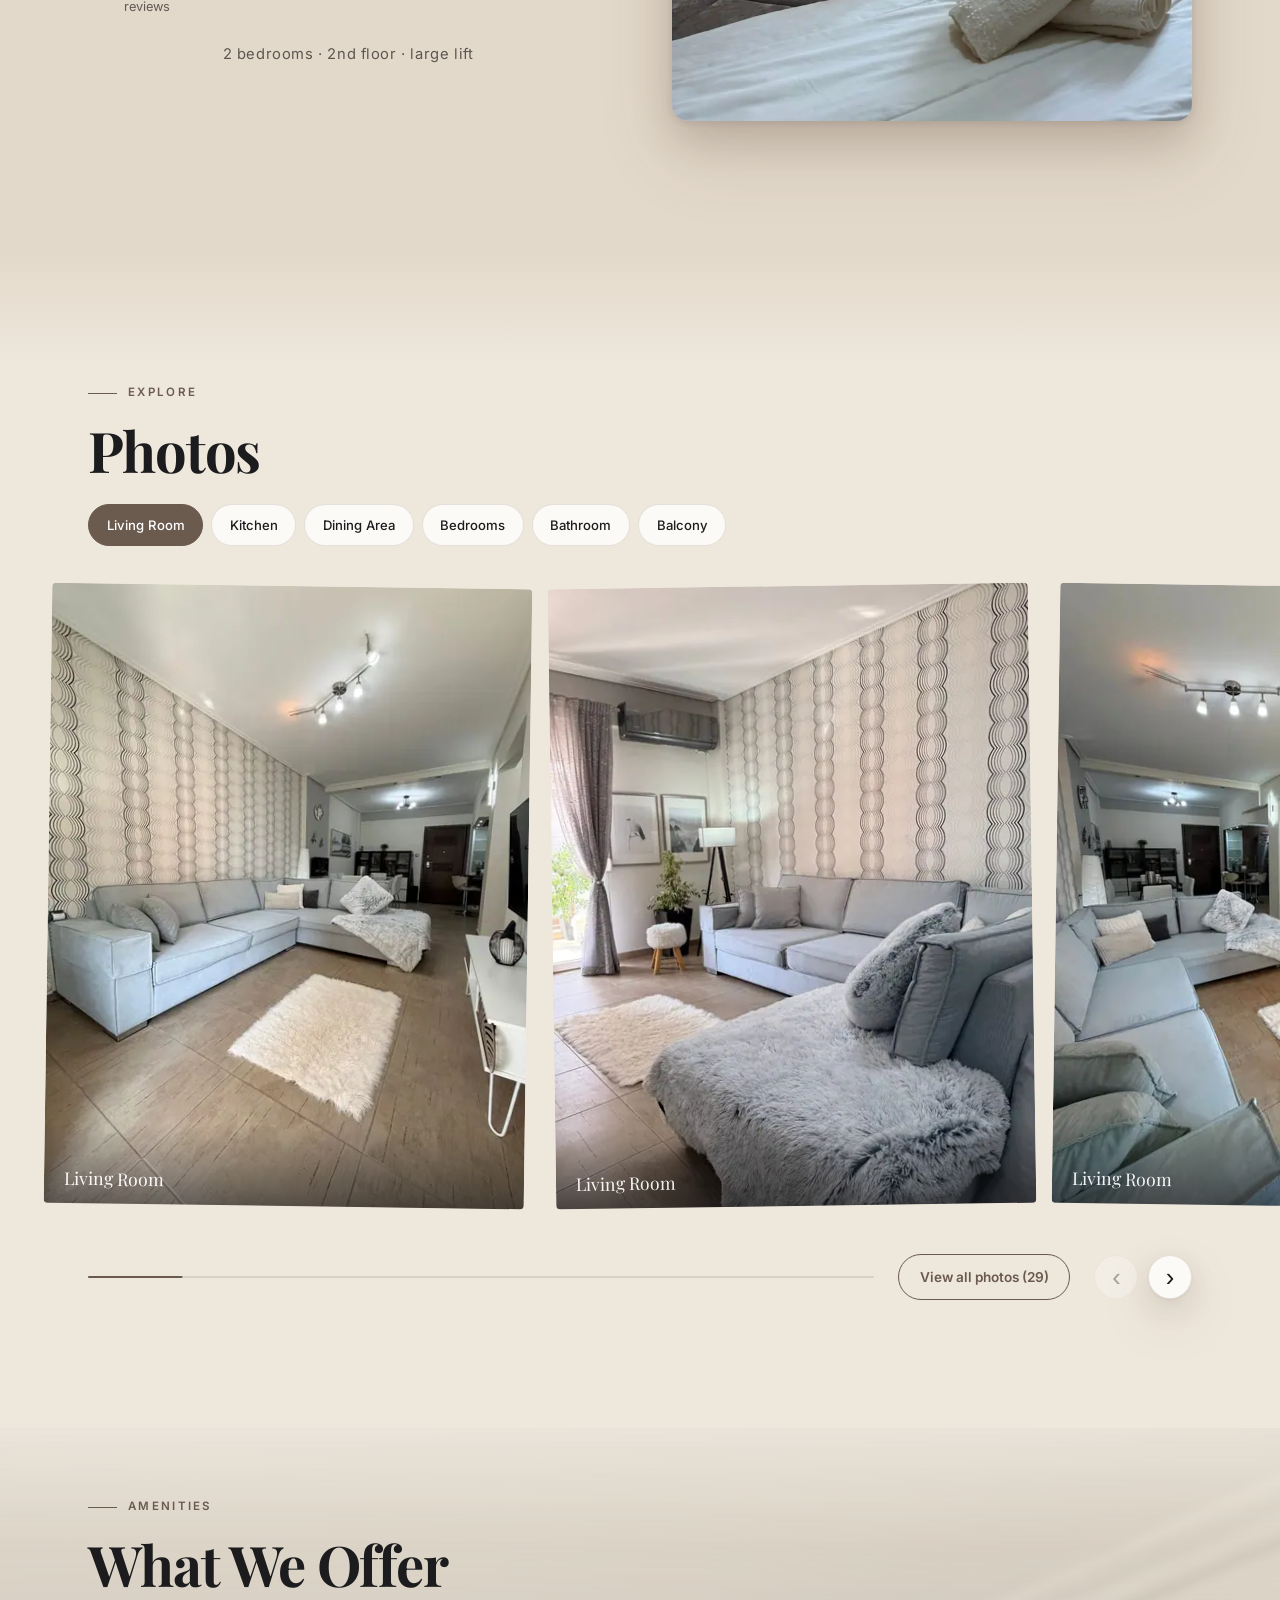
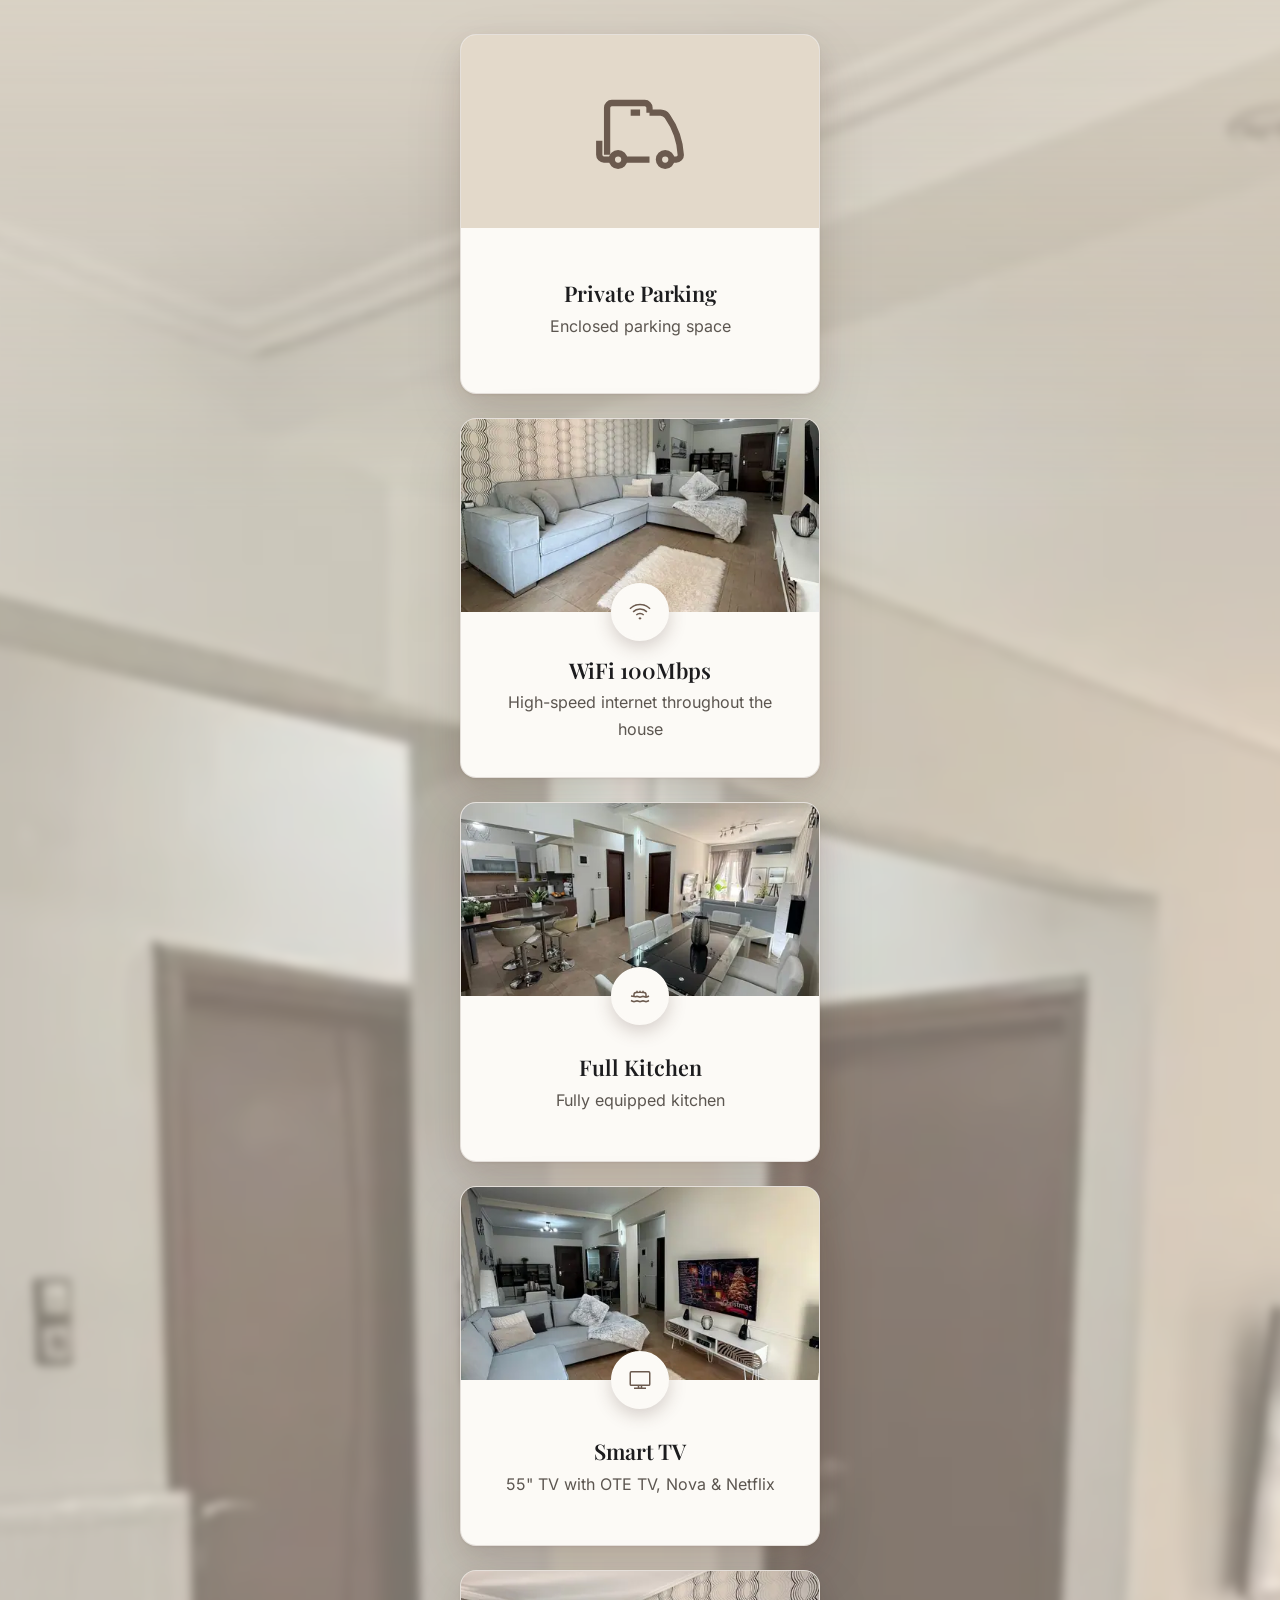
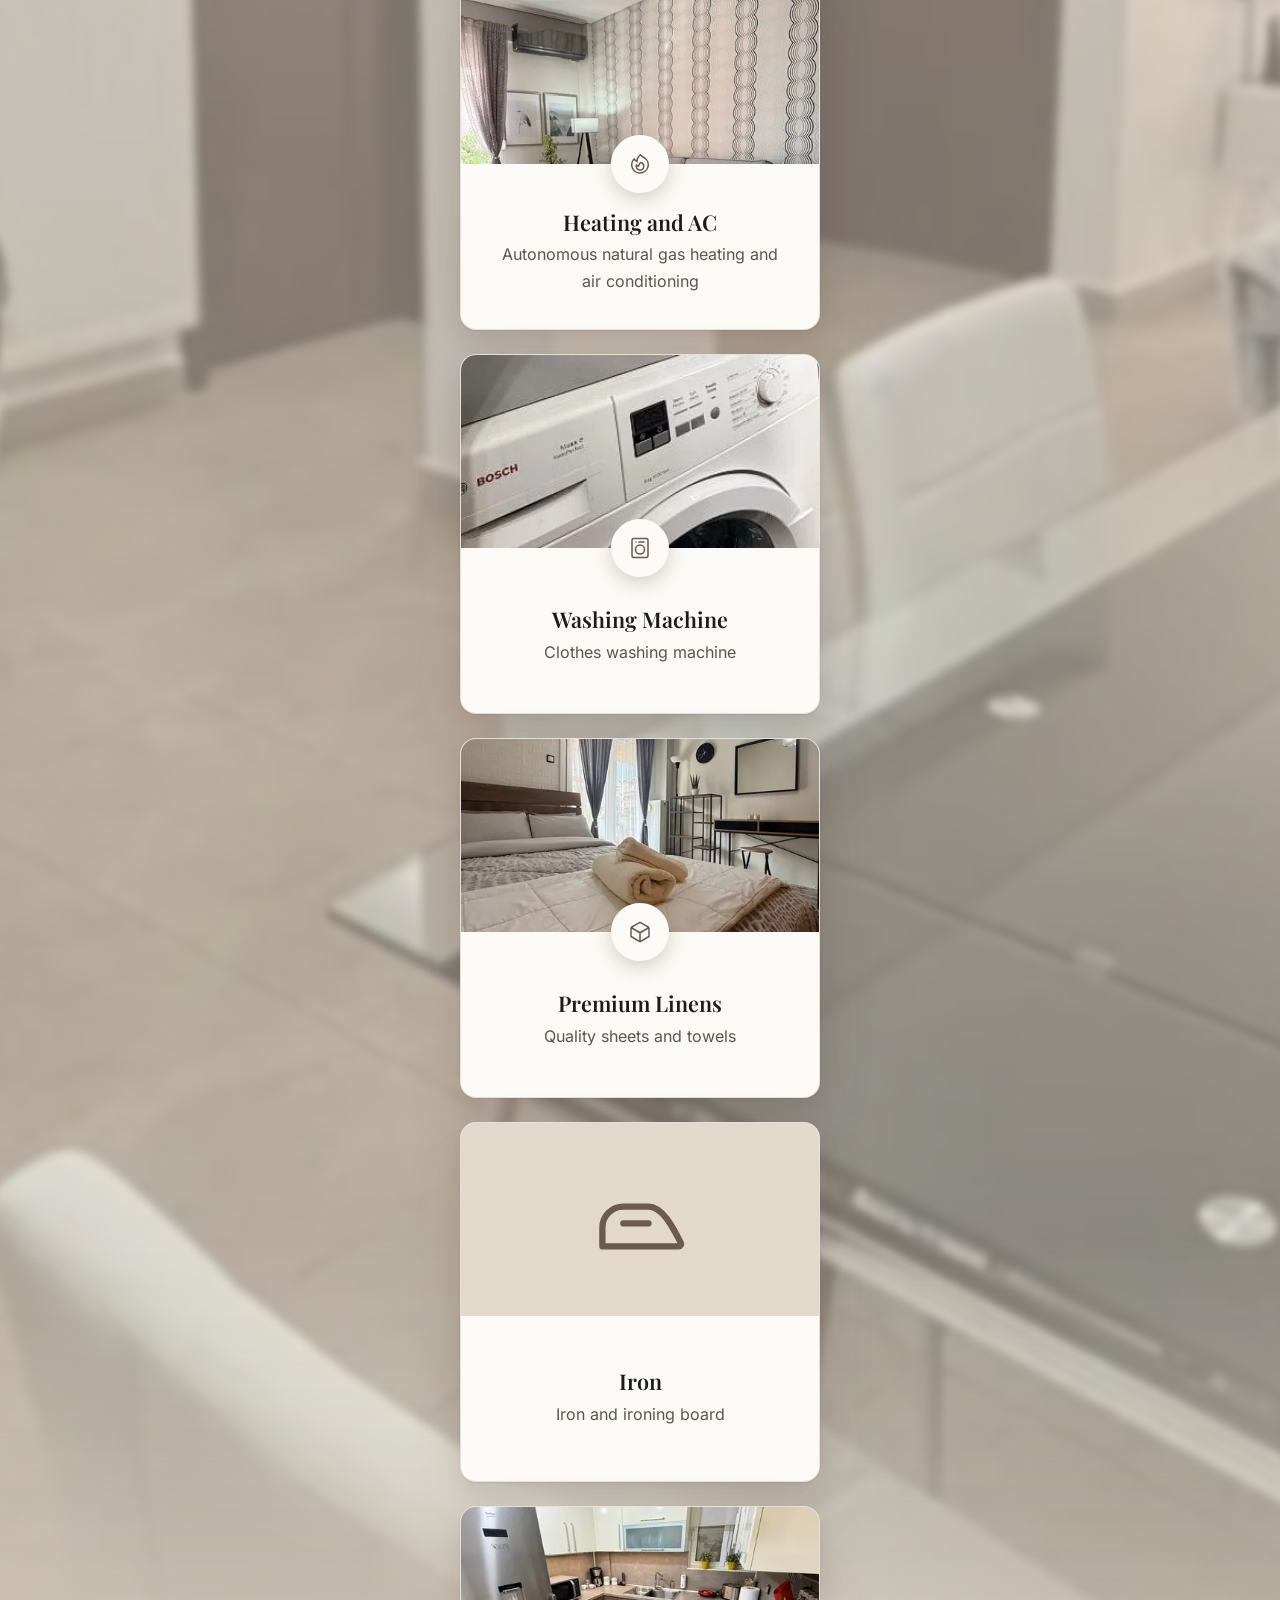
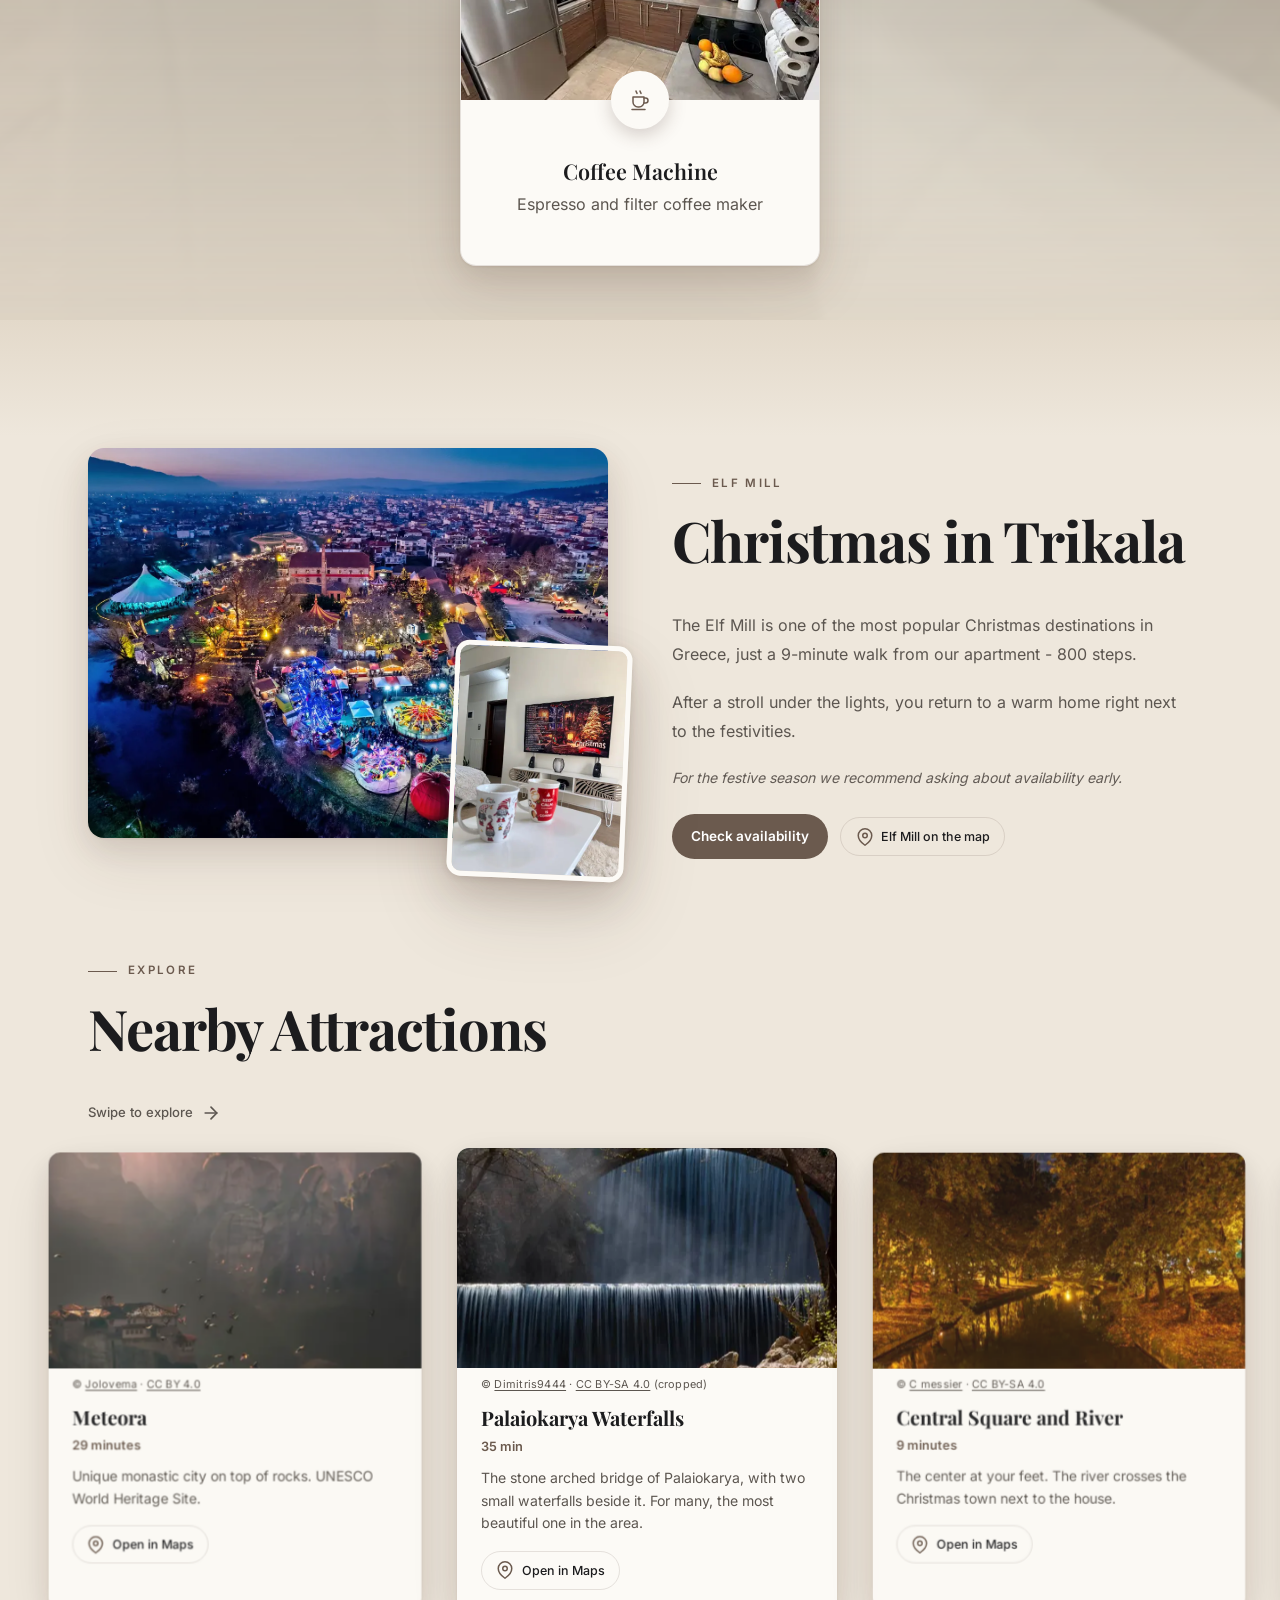
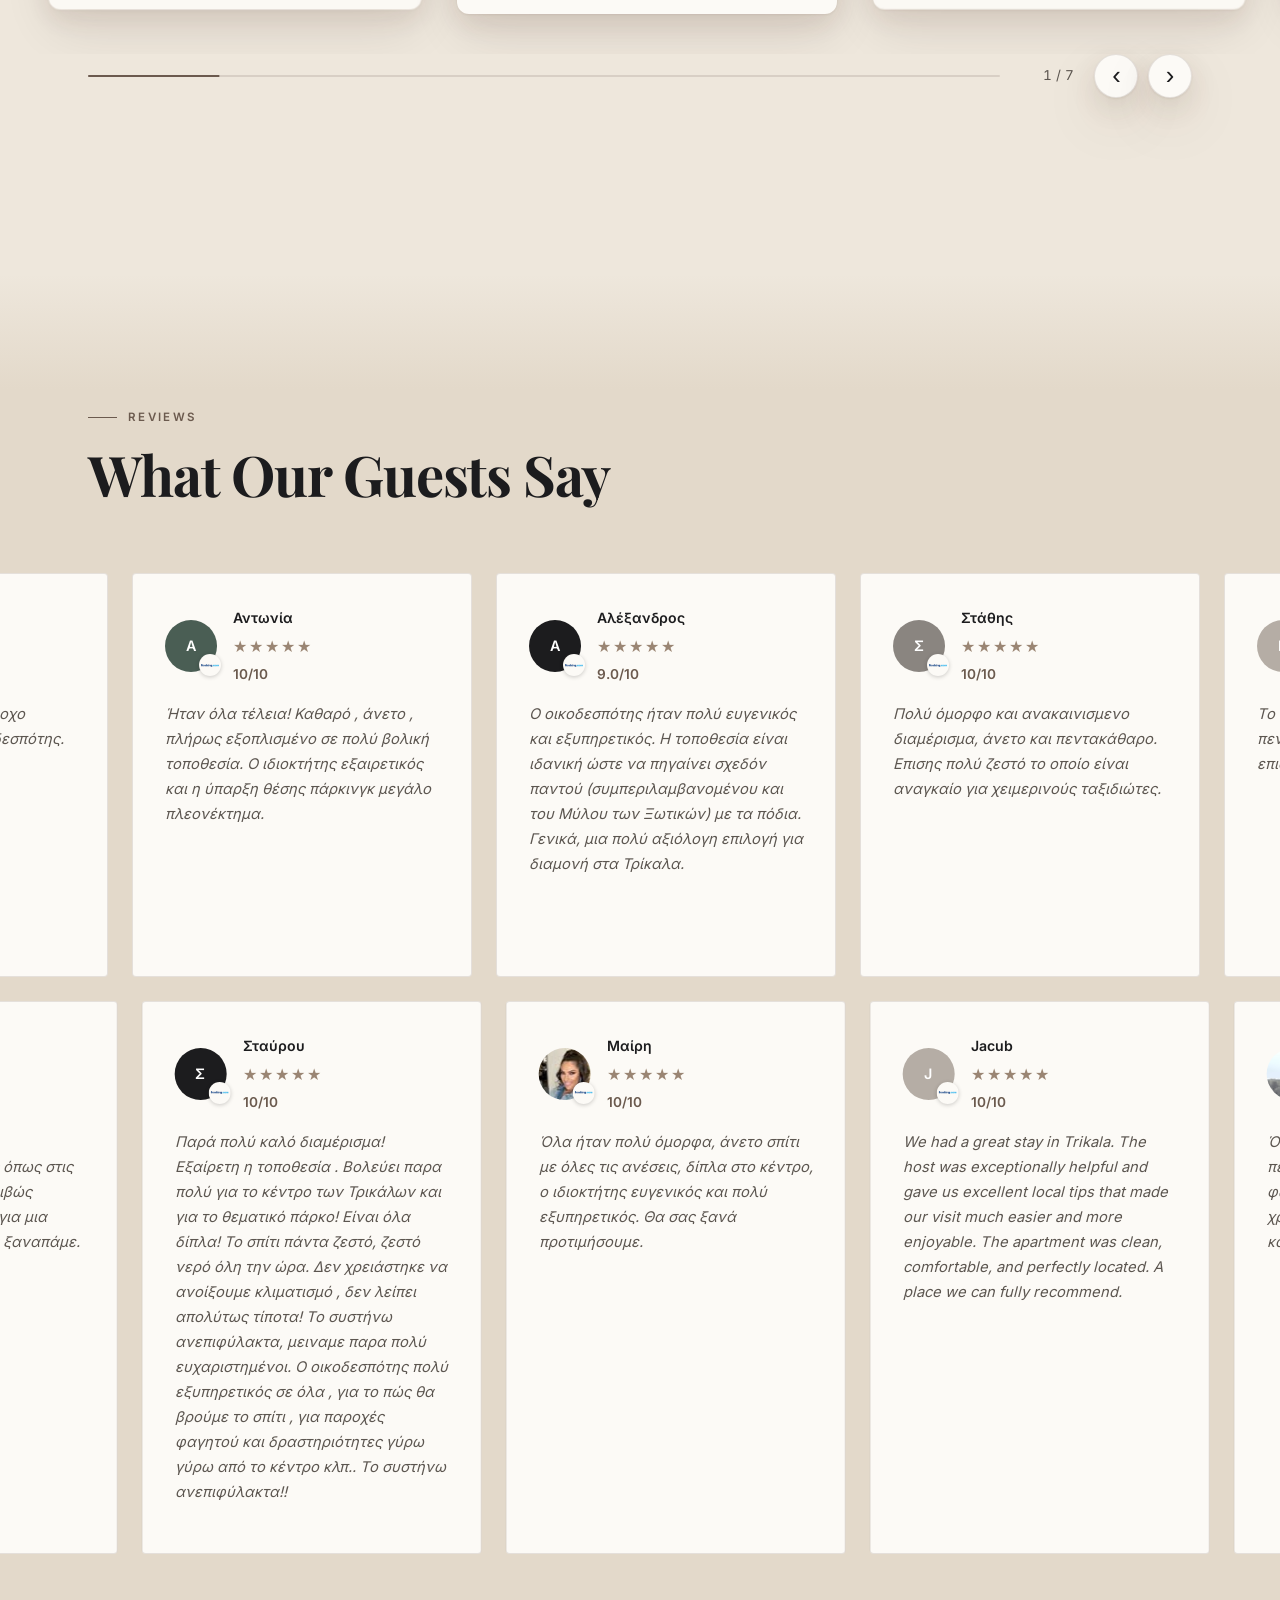
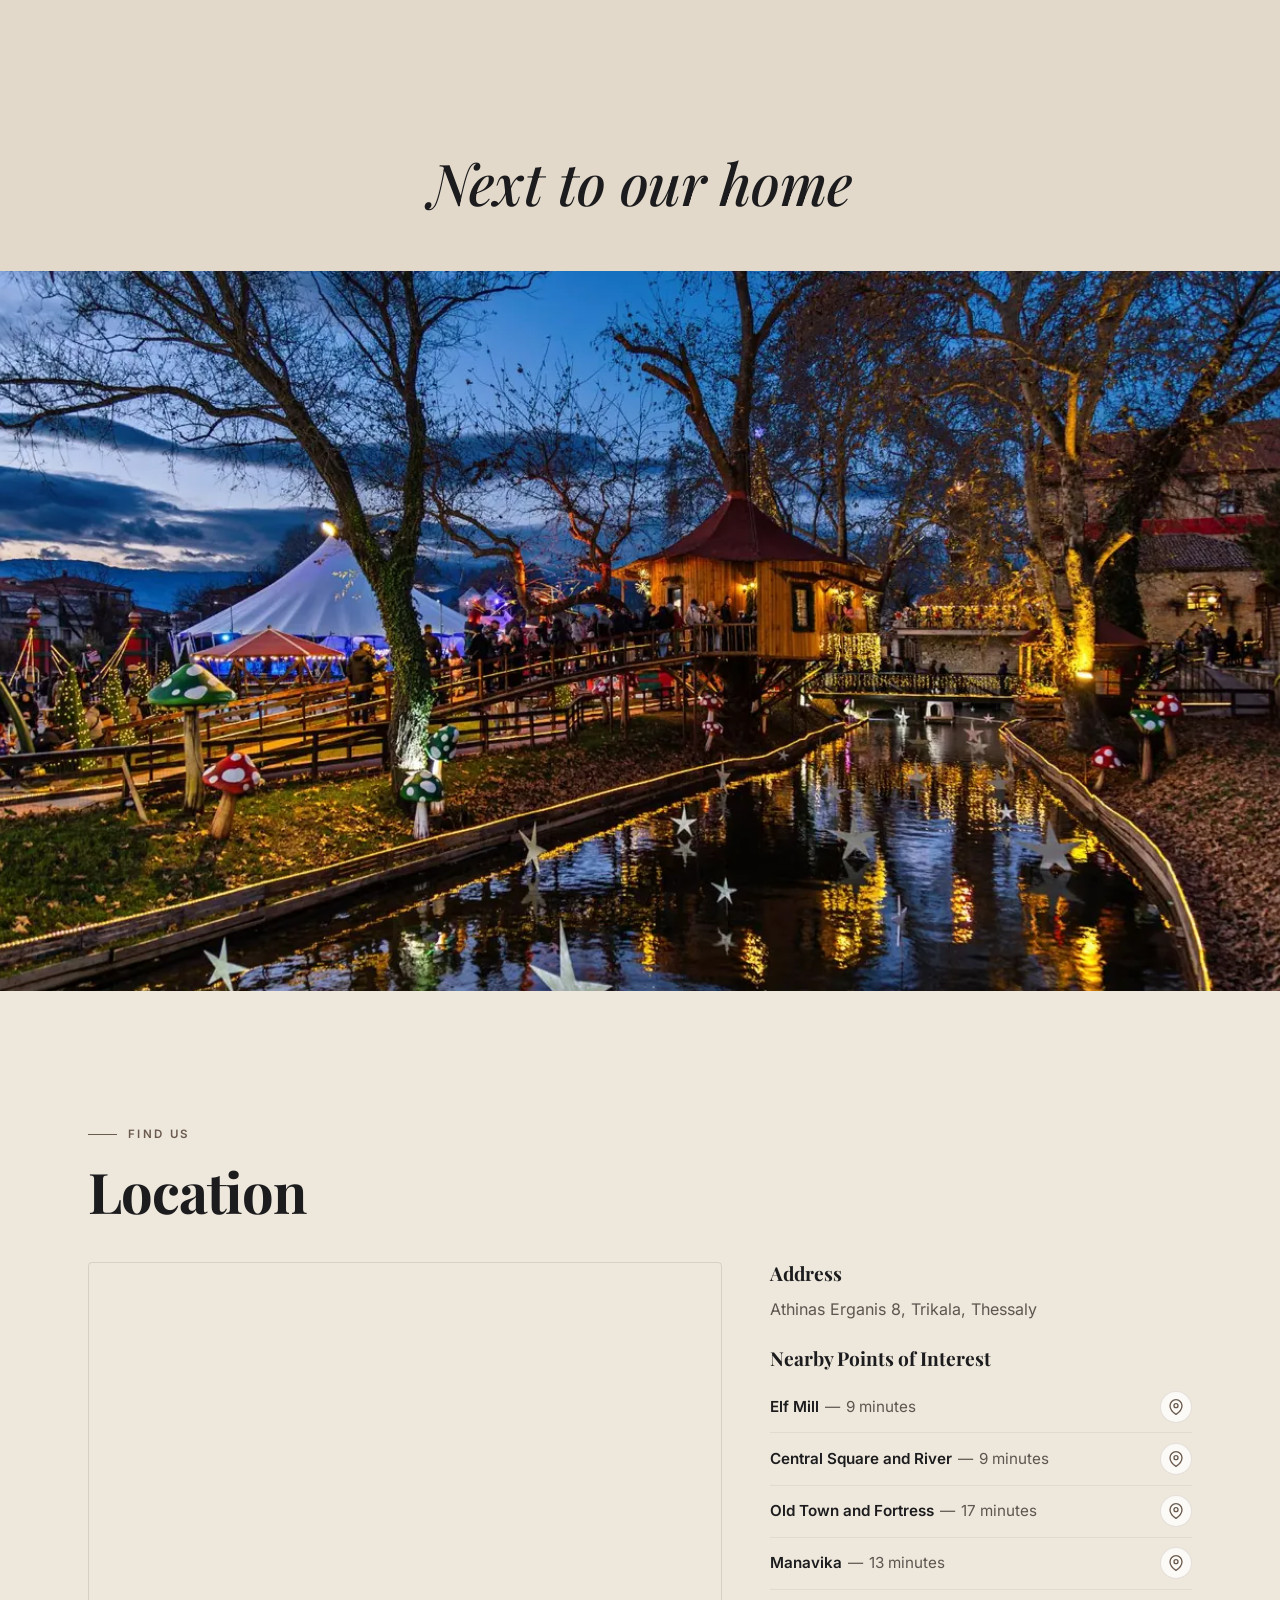
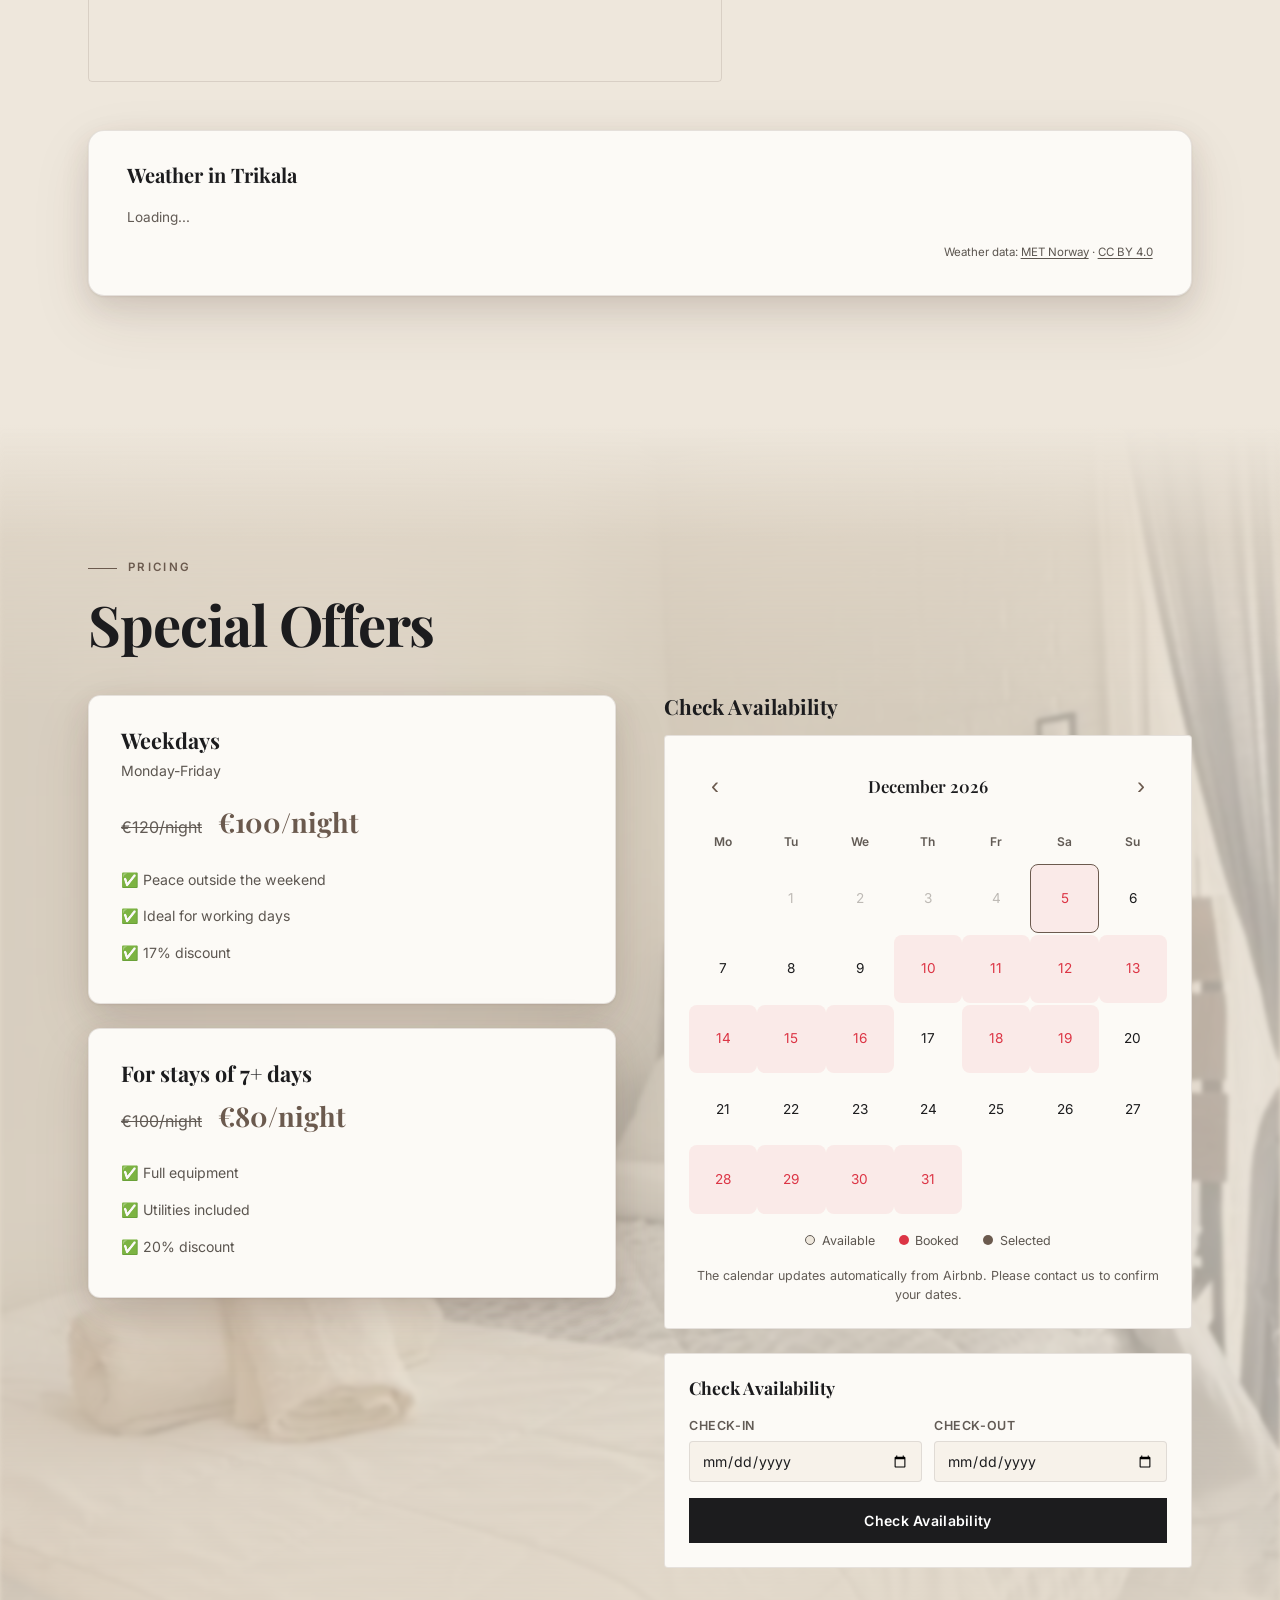
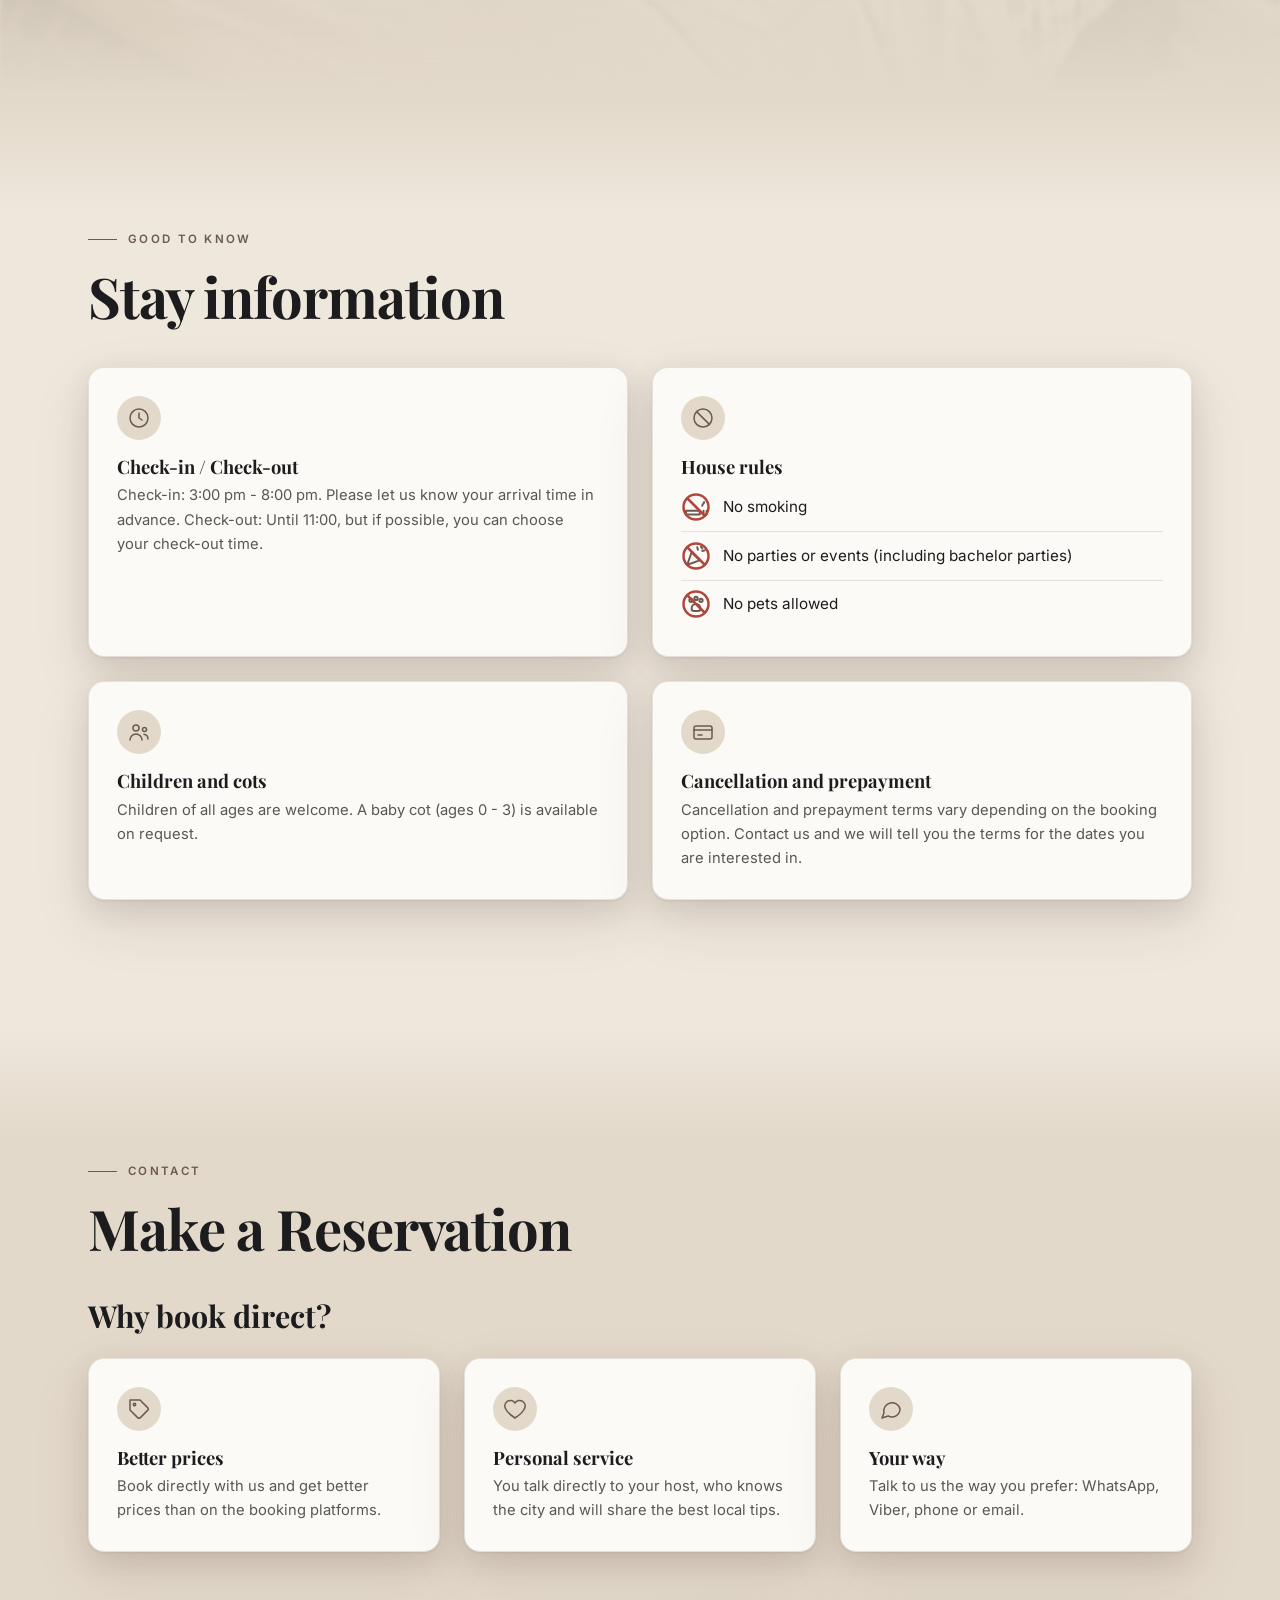
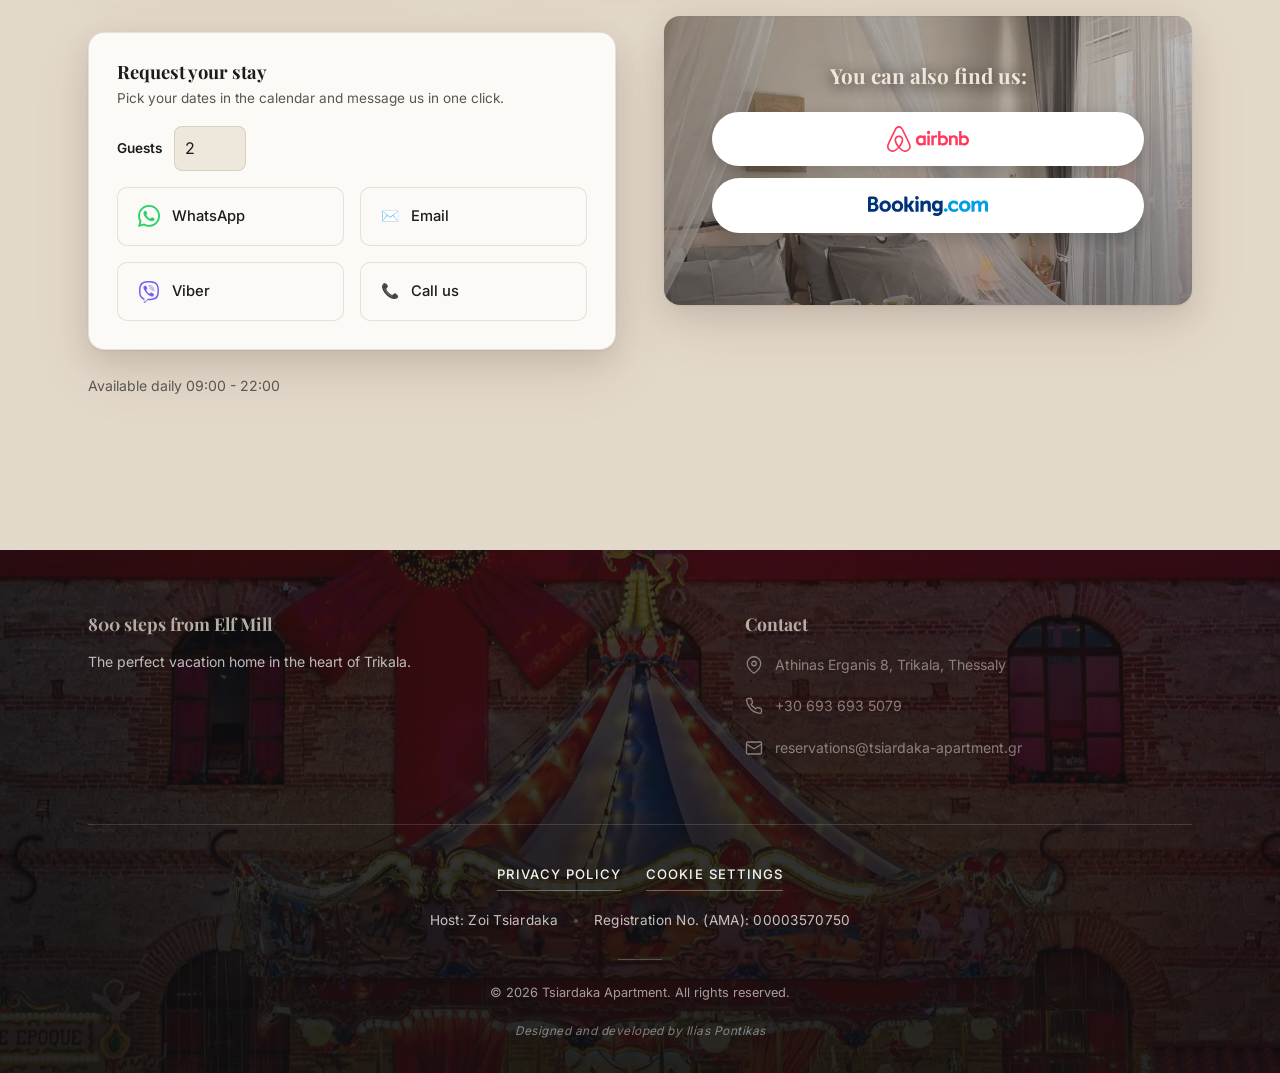
==== commit 34199920: "feat: Weekday offer title without the month Co-Authored-By: Claude Sonnet 5.5 <noreply@anthropic.com" ====
--- a/en/index.html
+++ b/en/index.html
@@ -64,7 +64,7 @@
     <meta property="place:location:longitude" content="21.764678">
 
     <!-- CSS -->
-    <link rel="stylesheet" href="../css/style.css?v=48272682">
+    <link rel="stylesheet" href="../css/style.css?v=ee42267c">
     <link href="https://unpkg.com/maplibre-gl@3.6.2/dist/maplibre-gl.css" rel="stylesheet">
     <link rel="stylesheet" href="https://cdn.jsdelivr.net/npm/vanilla-cookieconsent@3/dist/cookieconsent.css">
 
@@ -928,7 +928,7 @@
                 <div class="pricing-grid">
                     <div class="offers-column">
                         <div class="offer-card">
-                            <h3 class="offer-title" data-i18n="offers.offer2.title">November Weekdays</h3>
+                            <h3 class="offer-title" data-i18n="offers.offer2.title">Weekdays</h3>
                             <p class="offer-subtitle" data-i18n="offers.offer2.subtitle">Monday-Friday</p>
                             <div class="offer-prices">
                                 <span class="price-old" data-i18n="offers.offer2.old_price">€120/night</span>
@@ -1163,8 +1163,8 @@
     <script src="https://cdnjs.cloudflare.com/ajax/libs/gsap/3.12.5/TextPlugin.min.js" defer></script>
 <script src="https://unpkg.com/maplibre-gl@3.6.2/dist/maplibre-gl.js" defer></script>
     <script src="https://cdn.jsdelivr.net/npm/vanilla-cookieconsent@3/dist/cookieconsent.umd.js" defer></script>
-    <script src="../js/language-switcher.js?v=48272682" defer></script>
+    <script src="../js/language-switcher.js?v=ee42267c" defer></script>
     <!-- Modular entry point -->
-    <script type="module" src="../js/main.js?v=48272682"></script>
+    <script type="module" src="../js/main.js?v=ee42267c"></script>
 </body>
 </html>
